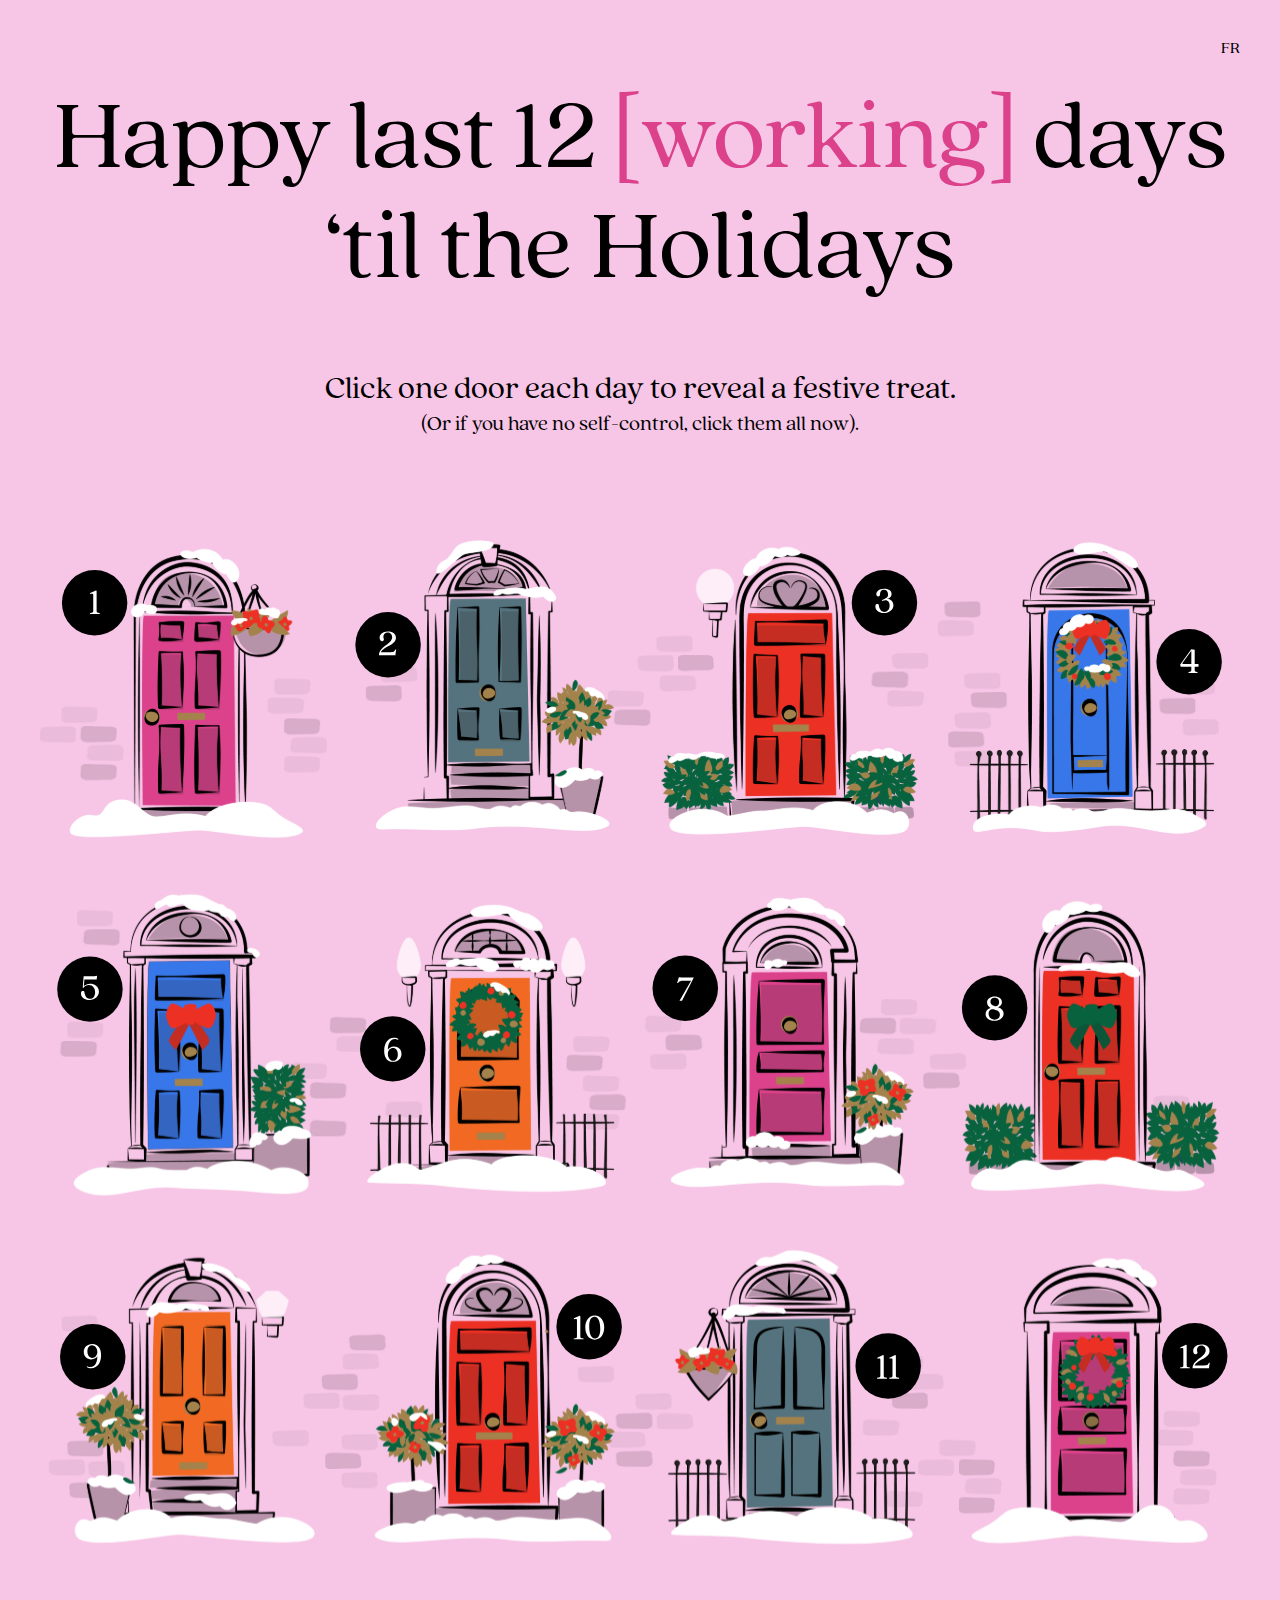
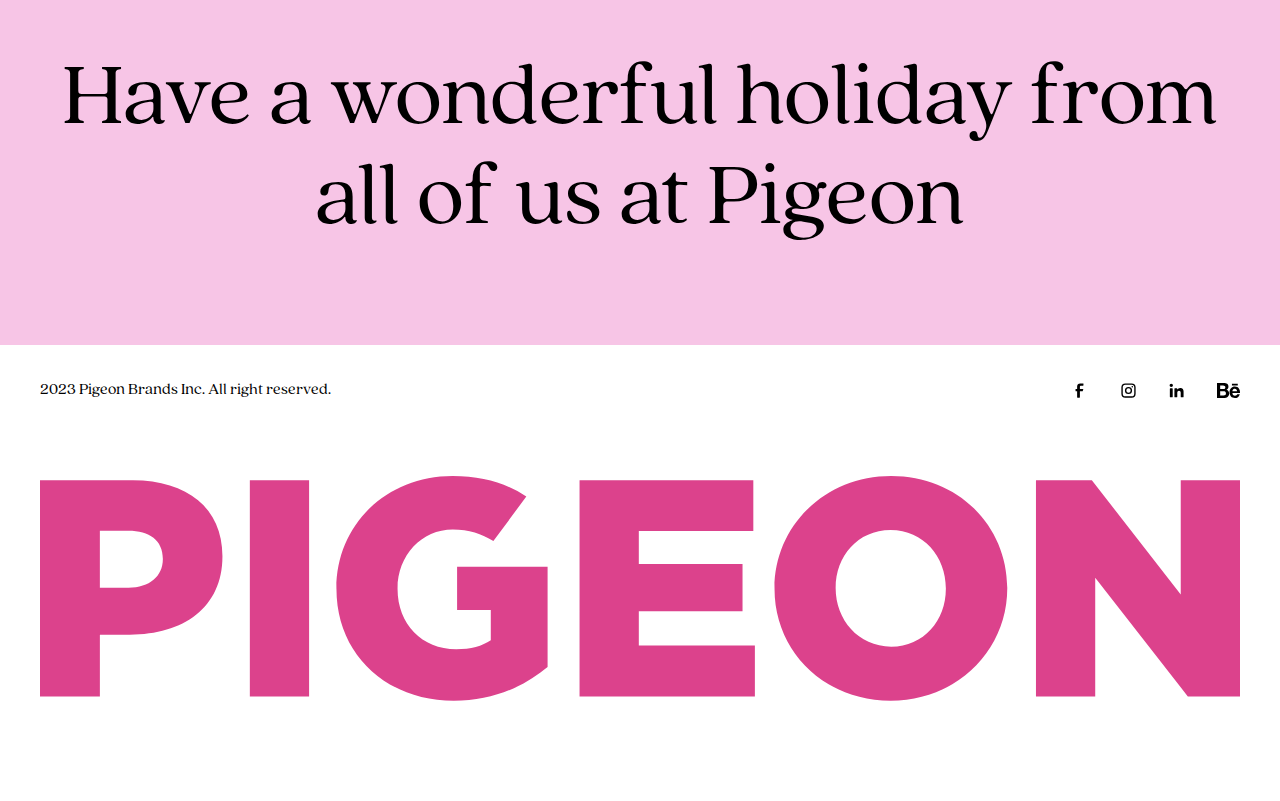
==== index.html @ 04166327 "initial build from PC" ====
<!DOCTYPE html>
<html lang="en-CA">
  <head>
    <meta charset="UTF-8">
    <meta name="viewport" content="width=device-width, initial-scale=1.0">
    <meta http-equiv="X-UA-Compatible" content="ie=edge">
    <title>Happy Holidays from Pigeon</title>

    <meta name="description" content="Happy last 12 [working] days 'til the Holidays." />
    <link rel="shortcut icon" href="./favicon.ico" type="image/x-icon">
    <link rel="apple-touch-icon" sizes="180x180" href="./images/favicons/apple-touch-icon.png">
    <link rel="icon" type="image/png" sizes="32x32" href="./images/favicons/favicon-32x32.png">
    <link rel="icon" type="image/png" sizes="16x16" href="./images/favicons/favicon-16x16.png">
    <link rel="manifest" href="./images/favicons/site.webmanifest">
    <link rel="mask-icon" href="./images/favicons/safari-pinned-tab.svg" color="#5bbad5">
    <meta name="msapplication-TileColor" content="#da532c">
    <meta name="msapplication-config" content="./images/favicons/browserconfig.xml">
    <meta name="theme-color" content="#ffffff">

    <link rel="canonical" href="https://https://www.pigeonbrands.com" />
    <link rel="stylesheet" href="./css/styles.css">
  </head>
  <body>
    <a href="#" id="lang-toggle">FR</a>

    <header id="site-header">
        <div class="container">
            <h1 class="h1">Happy last 12 <span class="pigeon-pink">[working]</span> days<br />&lsquo;til the&nbsp;Holidays</h1>
            <p>Click one door each day to reveal a festive treat. <br /><small>(Or if you have no self-control, click them all&nbsp;now).</small></p>
        </div>
    </header>

    <main id="site-main">
        <div class="container">
            <div class="grid">
                <button class="door" data-door="door-1" aria-label="Open door #1">
                    <img src="./images/Door 1.svg" alt="" />
                </button>
                <button class="door" data-door="door-2" aria-label="Open door #w">
                    <img src="./images/Door 2.svg" alt="" />
                </button>
                <button class="door" data-door="door-3" aria-label="Open door #3">
                    <img src="./images/Door 3.svg" alt="" />
                </button>
                <button class="door" data-door="door-4" aria-label="Open door #4">
                    <img src="./images/Door 4.svg" alt="" />
                </button>

                <button class="door" data-door="door-5" aria-label="Open door #5">
                    <img src="./images/Door 5.svg" alt="" />
                </button>
                <button class="door" data-door="door-6" aria-label="Open door #6">
                    <img src="./images/Door 6.svg" alt="" />
                </button>
                <button class="door" data-door="door-7" aria-label="Open door #7">
                    <img src="./images/Door 7.svg" alt="" />
                </button>
                <button class="door" data-door="door-8" aria-label="Open door #8">
                    <img src="./images/Door 8.svg" alt="" />
                </button>

                <button class="door" data-door="door-9" aria-label="Open door #9">
                    <img src="./images/Door 9.svg" alt="" />
                </button>
                <button class="door" data-door="door-10" aria-label="Open door #10">
                    <img src="./images/Door 10.svg" alt="" />
                </button>
                <button class="door" data-door="door-11" aria-label="Open door #11">
                    <img src="./images/Door 11.svg" alt="" />
                </button>
                <button class="door" data-door="door-12" aria-label="Open door #12">
                    <img src="./images/Door 12.svg" alt="" />
                </button>
            </div>

            <h2 class="h2 text-center">Have a wonderful holiday from all of us at&nbsp;Pigeon</h2>
        </div>
    </main>

    <footer id="site-footer">
        <div class="container">
            <section id="site-footer-top">
                <p>2023 Pigeon Brands Inc. All&nbsp;right&nbsp;reserved.</p>

                <ul class="social-ul">
                    <li>
                        <a href="https://www.facebook.com/pigeonbrands/" target="_blank" aria-label="Follow us on Facebook" class="social-facebook"></a>
                    </li>

                    <li>
                        <a href="https://www.instagram.com/pigeonbrands/" target="_blank" aria-label="Follow us on Instagram" class="social-instagram"></a>
                    </li>

                    <li>
                        <a href="https://www.linkedin.com/company/pigeon-branding---design/" target="_blank" aria-label="Follow us on LinkedIn" class="social-linkedin"></a>
                    </li>

                    <li>
                        <a href="https://www.behance.net/pigeonbrands" target="_blank" aria-label="Follow us on Behance" class="social-behance"></a>
                    </li>
                </ul>
            </section>

            <section id="site-footer-bottom">
                <a href="https://www.pigeonbrands.com" target="_blank">
                  <svg xmlns="http://www.w3.org/2000/svg" title="Pigeon logo" viewBox="0 0 1280 240" fill="none"><path fill="#fff" d="M0 4.612h99.105c57.954 0 95.494 29.958 95.494 80.67v.662c0 54.661-41.812 83.297-98.783 83.297H63.87v65.852H0V4.612ZM94.493 119.19c22.381 0 36.539-12.191 36.539-30.298v-.662c0-19.751-14.158-29.958-36.879-29.958h-30.3v60.9h30.622l.018.018Z"/><path fill="currentColor" d="M0 4.612h99.105c57.954 0 95.494 29.958 95.494 80.67v.662c0 54.661-41.812 83.297-98.783 83.297H63.87v65.852H0V4.612ZM94.493 119.19c22.381 0 36.539-12.191 36.539-30.298v-.662c0-19.751-14.158-29.958-36.879-29.958h-30.3v60.9h30.622l.018.018Z"/><path fill="#fff" d="M316.192 120.514v-.662C316.192 52.678 368.873 0 440.002 0c32.624 0 57.543 7.9 78.744 21.986l-35.162 47.477c-12.567-8.062-25.956-12.495-43.242-12.495-33.25 0-58.938 27.653-58.938 62.884v.662c0 37.537 26.01 64.207 62.567 64.207 15.802 0 27.654-3.289 36.878-9.545v-32.283H444.9V96.704h96.531v107.108c-24.365 20.413-57.954 35.893-100.088 35.893-71.773 0-125.115-49.389-125.115-119.191h-.036Z"/><path fill="currentColor" d="M316.192 120.514v-.662C316.192 52.678 368.873 0 440.002 0c32.624 0 57.543 7.9 78.744 21.986l-35.162 47.477c-12.567-8.062-25.956-12.495-43.242-12.495-33.25 0-58.938 27.653-58.938 62.884v.662c0 37.537 26.01 64.207 62.567 64.207 15.802 0 27.654-3.289 36.878-9.545v-32.283H444.9V96.704h96.531v107.108c-24.365 20.413-57.954 35.893-100.088 35.893-71.773 0-125.115-49.389-125.115-119.191h-.036Z"/><path fill="#fff" d="M575.503 4.612h185.375v54H638.731v35.232h110.635v50.372H638.731v36.555h123.81v54.322h-187.02V4.63l-.018-.018Z"/><path fill="currentColor" d="M575.503 4.612h185.375v54H638.731v35.232h110.635v50.372H638.731v36.555h123.81v54.322h-187.02V4.63l-.018-.018Z"/><path fill="#fff" d="M783.509 120.496v-.661C783.509 53.661 836.852 0 907.963 0c71.111 0 123.787 53 123.787 119.191v.661c0 66.174-53.338 119.835-124.449 119.835-71.111 0-123.792-53-123.792-119.191Zm182.73 0v-.661c0-33.588-23.704-62.224-58.938-62.224s-58.598 28.315-58.598 61.562v.662c0 33.247 24.044 62.223 59.26 62.223 34.894 0 58.276-28.314 58.276-61.562Z"/><path fill="currentColor" d="M783.509 120.496v-.661C783.509 53.661 836.852 0 907.963 0c71.111 0 123.787 53 123.787 119.191v.661c0 66.174-53.338 119.835-124.449 119.835-71.111 0-123.792-53-123.792-119.191Zm182.73 0v-.661c0-33.588-23.704-62.224-58.938-62.224s-58.598 28.315-58.598 61.562v.662c0 33.247 24.044 62.223 59.26 62.223 34.894 0 58.276-28.314 58.276-61.562Z"/><path fill="#fff" d="M1062.36 4.612h59.6l94.83 121.819V4.611H1280v230.464h-55.65l-98.78-126.43v126.43h-63.21V4.612Z"/><path fill="currentColor" d="M1062.36 4.612h59.6l94.83 121.819V4.611H1280v230.464h-55.65l-98.78-126.43v126.43h-63.21V4.612Z"/><path fill="#fff" d="M287.037 4.612v230.481h-63.21V4.63h63.21v-.018Z"/><path fill="currentColor" d="M287.037 4.612v230.481h-63.21V4.63h63.21v-.018Z"/></svg>
                </a>
            </section>
        </div>
    </footer>

    <article class="modal-container" id="door-1">
      <div class="modal-background" id="bg-1">
        <div class="modal">
          <div class="modal-header">
            <button class="btn-close-modal" aria-label="Close modal window"></button>
          </div>

          <div class="modal-body">
            <h2>Holiday Desktop</h2>
            <p>Need some help getting organized for the holidays? Yeah same. Luckily our talented Designer Nathalie crafted something helpful to keep us a little more&nbsp;focused.</p>

            <div class="image">
              <img src="./images/door-1/door-1.png" alt="" />
            </div>

            <div class="cta-container">
              <a href="./downloads/door-1/door-1.png" target="_blank" class="btn">Download here</a>
            </div>
          </div>

          <div class="modal-footer">
            <a href="https://www.pigeonbrands.com" target="_blank" class="modal-footer-logo" aria-label="Pigeon logo"></a>
          </div>
        </div>
      </div>
    </article>

    <article class="modal-container" id="door-2">
      <div class="modal-background">
        <div class="modal">
          <div class="modal-header">
            <button class="btn-close-modal" aria-label="Close modal window"></button>
          </div>

          <div class="modal-body">
            <h2>Cocktail Time</h2>
            <p>Be it a Festive Cocktail or Holiday inspired Mocktail, celebratory drinks are a part of our culture. Martin and Anne selected a few favourites by a few of our favourites that you just have to&nbsp;try.</p>

            <div class="bg-door-2">
              <ul class="cta-container">
                <li>
                  <a href="#" class="btn">The Great Gentleman - Moscow Mule</a>
                </li>

                <li>
                  <a href="#" class="btn">Polar-Ice Crush Vodka</a>
                </li>

                <li>
                  <a href="#" class="btn">Mc Guinness - Peppermint Schnapps</a>
                </li>

                <li>
                  <a href="#" class="btn">More of Corby Holiday Cocktails</a>
                </li>
              </ul>
            </div>
          </div>

          <div class="modal-footer">
            <a href="https://www.pigeonbrands.com" target="_blank" class="modal-footer-logo" aria-label="Pigeon logo"></a>
          </div>
        </div>
      </div>
    </article>

    <article class="modal-container" id="door-3">
      <div class="modal-background">
        <div class="modal">
          <div class="modal-header">
            <button class="btn-close-modal" aria-label="Close modal window"></button>
          </div>

          <div class="modal-body">
            <h2>Gift Giving</h2>
            <p>Need something for your office bestie that says it all? We got you. How about some printable candle labels created by office besties Tara and Dorota. It’s their kind of humour so take it with a grain of&nbsp;salt.</p>

            <p class="secondary">Simply print this page and glue onto any candle or you can purchase these extra fancy labels through Avery.ca and have them&nbsp;printed.</p>

            <div class="image">
              <img src="./images/door-3/door-3.png" alt="" />
            </div>

            <p>
              <a href="./downloads/door-3/door-3.pdf" target="_blank" class="btn">Download pdf here</a>
            </p>
          </div>

          <div class="modal-footer">
            <a href="https://www.pigeonbrands.com" target="_blank" class="modal-footer-logo" aria-label="Pigeon logo"></a>
          </div>
        </div>
      </div>
    </article>

    <article class="modal-container" id="door-4">
      <div class="modal-background">
        <div class="modal">
          <div class="modal-header">
            <button class="btn-close-modal" aria-label="Close modal window"></button>
          </div>

          <div class="modal-body">
              <h2>Conversation Starters</h2>
              <p>Holiday season means more parties and more general chit chat. Even if you already have the gift of gab, here are some thoughts starters to freshen up your <span class="nowrap">go-to</span> small&nbsp;talk.</p>

              <div class="image --edge-to-edge">
                <img src="./images/door-4/door-4.png" alt="" />
              </div>

              <p>
                <a href="./downloads/door-4/door-4.pdf" target="_blank" class="btn">Download pdf here</a>
              </p>
          </div>

          <div class="modal-footer">
            <a href="https://www.pigeonbrands.com" target="_blank" class="modal-footer-logo" aria-label="Pigeon logo"></a>
          </div>
        </div>
      </div>
    </article>



    <article class="modal-container" id="door-5">
      <div class="modal-background">
        <div class="modal">
          <div class="modal-header">
            <button class="btn-close-modal" aria-label="Close modal window"></button>
          </div>

          <div class="modal-body">
            <h2>Holiday Table Inspiration</h2>
            <p>You’ve got enough to think about and plan without worrying about entertaining. Luckily, we know some people. Here are some tips from our favourite organizing&nbsp;experts.</p>

            <div class="image">
              <img src="./images/door-5/door-5.jpg" alt="" />
            </div>

            <ul class="cta-container">
              <li>
                <a href="https://www.ikea.com/ca/en/ideas/rooms-inspiration/" target="_blank" class="btn">IKEA inspirations</a>
              </li>
            </ul>
          </div>

          <div class="modal-footer">
            <a href="https://www.pigeonbrands.com" target="_blank" class="modal-footer-logo" aria-label="Pigeon logo"></a>
          </div>
        </div>
      </div>
    </article>

    <article class="modal-container" id="door-6">
      <div class="modal-background">
        <div class="modal">
          <div class="modal-header">
            <button class="btn-close-modal" aria-label="Close modal window"></button>
          </div>

          <div class="modal-body">
            <h2>Festive Recipes</h2>
            <p>When we’re not celebrating with drinks, we’re celebrating with food. It’s what we do and we’re proud of it. Here are some holidays inspired recipes created by some of our clever&nbsp;partners.</p>

            <div class="bg-door-6">
              <ul class="cta-container">
                <li>
                  <a href="https://www.metro.ca/en/recipes-occasions" target="_blank" class="btn">Metro recipes</a>
                </li>

                <li>
                  <a href="https://www.oikos.ca/en/recipe" target="_blank" class="btn">Oikos recipes</a>
                </li>
              </ul>
            </div>
          </div>

          <div class="modal-footer">
            <a href="https://www.pigeonbrands.com" target="_blank" class="modal-footer-logo" aria-label="Pigeon logo"></a>
          </div>
        </div>
      </div>
    </article>

    <article class="modal-container" id="door-7">
      <div class="modal-background">
        <div class="modal">
          <div class="modal-header">
            <button class="btn-close-modal" aria-label="Close modal window"></button>
          </div>

          <div class="modal-body">
            <h2>Pigeon Playlist</h2>
            <p>Office music can be a hit or miss any time of year… especially this time of year. Amy has curated a holiday inspired playlist with a bit of help from the rest of us, that’s sure to be a&nbsp;hit.</p>

            <div class="iframe">
              <iframe style="border-radius:12px" src="https://open.spotify.com/embed/artist/3t4Kyj8jIWqqvAEpsvdYO7?utm_source=generator" width="100%" height="152" frameBorder="0" allowfullscreen="" allow="autoplay; clipboard-write; encrypted-media; fullscreen; picture-in-picture" loading="lazy"></iframe>
            </div>

            <ul class="cta-container">
              <li>
                <a href="#" class="right-arrow" aria-label="Link to website"></a>
              </li>
            </ul>
          </div>

          <div class="modal-footer">
            <a href="https://www.pigeonbrands.com" target="_blank" class="modal-footer-logo" aria-label="Pigeon logo"></a>
          </div>
        </div>
      </div>
    </article>

    <article class="modal-container" id="door-8">
      <div class="modal-background">
        <div class="modal">
          <div class="modal-header">
            <button class="btn-close-modal" aria-label="Close modal window" tabindex="9"></button>
          </div>

          <div class="modal-body">
            <h2>Holiday Cards</h2>
            <p>Holiday cards can be so darn generic, so our talented designers Valentine and Nathalie have created a few that can be emailed or downloaded, printed and sent out to family and friends.&nbsp;Enjoy!</p>

            <div class="image --edge-to-edge">
              <img src="./images/door-8/door-8.png" alt="" />
            </div>

            <ul class="cta-container">
              <li>
                <a href="./downloads/door-8/door-8.pdf" target="_blank" class="btn">Download here</a>
              </li>
            </ul>
          </div>

          <div class="modal-footer">
            <a href="https://www.pigeonbrands.com" target="_blank" class="modal-footer-logo" aria-label="Pigeon logo"></a>
          </div>
        </div>
      </div>
    </article>


    <article class="modal-container" id="door-9">
      <div class="modal-background">
        <div class="modal">
          <div class="modal-header">
            <button class="btn-close-modal" aria-label="Close modal window"></button>
          </div>

          <div class="modal-body">
            <h2>Gift Wrapping</h2>
            <p>Wrapping a golf club? Pair of woolly socks? We’ve embraced our inner Martha to help you wrap anything with anything, from newsprint to old fabric, while making it look cute and being&nbsp;sustainable!</p>

            <div class="image">
              <img src="./images/door-9/door-9.jpg" alt="" />
            </div>

            <ul class="cta-container --horizontal">
              <li>
                <a href="#" class="btn">Martha Stewart Style</a>
              </li>

              <li>
                <a href="#" class="btn">Furoshiki</a>
              </li>
            </ul>
          </div>

          <div class="modal-footer">
            <a href="https://www.pigeonbrands.com" target="_blank" class="modal-footer-logo" aria-label="Pigeon logo"></a>
          </div>
        </div>
      </div>
    </article>
    <article class="modal-container" id="door-10">
      <div class="modal-background">
        <div class="modal">
          <div class="modal-header">
            <button class="btn-close-modal" aria-label="Close modal window"></button>
          </div>

          <div class="modal-body">
            <h2>Joke Generator</h2>
            <p>Time to dial up the humour!
              Here are some holiday themed jokes to use around the dinner table, inspired by some of your favourite&nbsp;Pigeonites.</p>

            <p class="secondary">We think we’re pretty funny, but we’ll let you be the&nbsp;judge.</p>

            <div class="image">
              <img src="./images/door-10/door-10.jpg" alt="" />
            </div>

            <ul class="cta-container">
              <li>
                <a href="#" class="right-arrow" aria-label="Link to website"></a>
              </li>
            </ul>
          </div>

          <div class="modal-footer">
            <a href="https://www.pigeonbrands.com" target="_blank" class="modal-footer-logo" aria-label="Pigeon logo"></a>
          </div>
        </div>
      </div>
    </article>

    <article class="modal-container" id="door-11">
      <div class="modal-background">
        <div class="modal">
          <div class="modal-header">
            <button class="btn-close-modal" aria-label="Close modal window"></button>
          </div>

          <div class="modal-body">
            <h2>Holiday Screensaver</h2>
            <p>To get you warmed up and in the holiday spirit, Thomas Pigeon has created an authentic fireplace straight from his living room to your&nbsp;screen.</p>

            <p class="secondary">(Thomas was not harmed in the making of this&nbsp;screensaver)</p>

            <div class="image">
              <!--<img src="./images/door-11/door-11.jpg" alt="" />-->
              <video width="100%" height="auto" autoplay muted loop poster="./images/door-11/door-11.jpg">
                <source src="./images/door-11/pigeon-holiday-screensaver.mp4" type="video/mp4">
              </video>
            </div>

            <ul class="cta-container">
              <li>
                <a href="./downloads/door-11/pigeon-holiday-screensaver.mp4" download class="btn">Download here</a>
              </li>
            </ul>
          </div>

          <div class="modal-footer">
            <a href="https://www.pigeonbrands.com" target="_blank" class="modal-footer-logo" aria-label="Pigeon logo"></a>
          </div>
        </div>
      </div>
    </article>

    <article class="modal-container" id="door-12">
      <div class="modal-background">
        <div class="modal">
          <div class="modal-header">
            <button class="btn-close-modal" aria-label="Close modal window"></button>
          </div>

          <div class="modal-body">
            <h2>OOO Sign-off</h2>
            <p>Looking to add a little cheer, maybe even some chuckle to your <span class="nowrap">out-of-office</span> auto reply? Here are some holidays inspired <span class="nowrap">sign-offs.</span></p>

            <p class="secondary">Feel free to use them for your email, or just for a&nbsp;laugh.</p>

            <div class="image">
              <img src="./images/door-12/door-12.png" alt="" />
            </div>

            <ul class="cta-container">
              <li>
                <a href="./downloads/door-12/door-12.pdf" target="_blank" class="btn">Download pdf here</a>
              </li>
            </ul>
          </div>

          <div class="modal-footer">
            <a href="https://www.pigeonbrands.com" target="_blank" class="modal-footer-logo" aria-label="Pigeon logo"></a>
          </div>
        </div>
      </div>
    </article>

    

    <!-- <div class="snowflakes" aria-hidden="true">
        <div class="snowflake">
        ❅
        </div>
        <div class="snowflake">
        ❆
        </div>
        <div class="snowflake">
        ❅
        </div>
        <div class="snowflake">
        ❆
        </div>
        <div class="snowflake">
        ❅
        </div>
        <div class="snowflake">
        ❆
        </div>
        <div class="snowflake">
          ❅
        </div>
        <div class="snowflake">
          ❆
        </div>
        <div class="snowflake">
          ❅
        </div>
        <div class="snowflake">
          ❆
        </div>
        <div class="snowflake">
          ❅
        </div>
        <div class="snowflake">
          ❆
        </div>
      </div> -->

	<script src="./js/scripts.js"></script>
  </body>
</html>
---- css/styles.css ----
:root{--pigeon-pink: #DC428C;--pigeon-light-pink: #F7C5E6;--default-font: "Quincy CF - Regular"}@font-face{font-family:"Quincy CF - Regular";src:url(/fonts/QuincyCFRegular/font.woff2) format(woff2),url(/fonts/QuincyCFRegular/font.woff) format(woff)}*{box-sizing:border-box}.pigeon-pink{color:var(--pigeon-pink)}html{min-height:100%;width:100%;margin:0;padding:0;height:100dvh}body{position:relative;min-height:100%;width:100%;margin:0;padding:0;background-color:var(--pigeon-light-pink);font-family:var(--default-font)}body.has-open-modal{overflow:hidden}.nowrap{white-space:nowrap}#lang-toggle{position:absolute;top:40px;right:40px;font-size:16px;text-decoration:none;color:black}.text-center{text-align:center}.container{max-width:1280px;margin:auto;padding:20px 10px}@media (min-width: 768px){.container{padding-left:40px;padding-right:40px}}#site-header{text-align:center}.snowflake{color:#fff;font-size:1em;font-family:Arial, sans-serif;text-shadow:0 0 5px #000;opacity:0.75}@-webkit-keyframes snowflakes-fall{0%{top:-10%}100%{top:100%}}@-webkit-keyframes snowflakes-shake{0%,100%{-webkit-transform:translateX(0);transform:translateX(0)}50%{-webkit-transform:translateX(80px);transform:translateX(80px)}}@keyframes snowflakes-fall{0%{top:-10%}100%{top:100%}}@keyframes snowflakes-shake{0%,100%{transform:translateX(0)}50%{transform:translateX(80px)}}.snowflake{position:fixed;top:-10%;z-index:9999;-webkit-user-select:none;-moz-user-select:none;-ms-user-select:none;user-select:none;cursor:default;-webkit-animation-name:snowflakes-fall,snowflakes-shake;-webkit-animation-duration:10s,3s;-webkit-animation-timing-function:linear,ease-in-out;-webkit-animation-iteration-count:infinite,infinite;-webkit-animation-play-state:running,running;animation-name:snowflakes-fall,snowflakes-shake;animation-duration:10s,3s;animation-timing-function:linear,ease-in-out;animation-iteration-count:infinite,infinite;animation-play-state:running,running}.snowflake:nth-of-type(0){left:1%;-webkit-animation-delay:0s,0s;animation-delay:0s,0s}.snowflake:nth-of-type(1){left:10%;-webkit-animation-delay:1s,1s;animation-delay:1s,1s}.snowflake:nth-of-type(2){left:20%;-webkit-animation-delay:6s,.5s;animation-delay:6s,.5s}.snowflake:nth-of-type(3){left:30%;-webkit-animation-delay:4s,2s;animation-delay:4s,2s}.snowflake:nth-of-type(4){left:40%;-webkit-animation-delay:2s,2s;animation-delay:2s,2s}.snowflake:nth-of-type(5){left:50%;-webkit-animation-delay:8s,3s;animation-delay:8s,3s}.snowflake:nth-of-type(6){left:60%;-webkit-animation-delay:6s,2s;animation-delay:6s,2s}.snowflake:nth-of-type(7){left:70%;-webkit-animation-delay:2.5s,1s;animation-delay:2.5s,1s}.snowflake:nth-of-type(8){left:80%;-webkit-animation-delay:1s,0s;animation-delay:1s,0s}.snowflake:nth-of-type(9){left:90%;-webkit-animation-delay:3s,1.5s;animation-delay:3s,1.5s}.snowflake:nth-of-type(10){left:25%;-webkit-animation-delay:2s,0s;animation-delay:2s,0s}.snowflake:nth-of-type(11){left:65%;-webkit-animation-delay:4s,2.5s;animation-delay:4s,2.5s}h1,.h1{font-size:50px;line-height:55px;font-weight:400}@media (min-width: 768px){h1,.h1{font-size:100px;line-height:110px}}.h1+p{font-size:32px;line-height:1}.h1+p small{font-size:21px}h2,.h2{font-size:45px;line-height:50px;font-weight:normal}@media (min-width: 768px){h2,.h2{font-size:90px;line-height:100px}}.grid{display:grid;grid-template-columns:repeat(2, 1fr);background-image:url(/images/bg-bricks.png);background-repeat:no-repeat;background-position:center center;background-size:cover;margin-left:-10px;margin-right:-10px}@media (min-width: 768px){.grid{grid-template-columns:repeat(3, 1fr);margin-left:auto;margin-right:auto}}@media (min-width: 1024px){.grid{grid-template-columns:repeat(4, 1fr)}}.grid button.door{background-color:transparent;border:0;cursor:pointer;transition:transform 0.25s ease-in-out, opacity 0.25s ease-in-out}.grid button.door:hover{transform:scale(1.2);opacity:1 !important}.grid:has(.door:hover)>.door{opacity:0.5}.modal-container{display:none}.modal-container.active{position:fixed;display:table;height:100%;width:100%;top:0;left:0;transform:scale(0);z-index:1;transform:scaleY(0.01) scaleX(0);animation:unfoldIn 1s cubic-bezier(0.165, 0.84, 0.44, 1) forwards}.modal-container.active .modal-background .modal{transform:scale(0);animation:zoomIn 0.5s 0.8s cubic-bezier(0.165, 0.84, 0.44, 1) forwards}.modal-container.active.out{transform:scale(1);animation:unfoldOut 1s 0.3s cubic-bezier(0.165, 0.84, 0.44, 1) forwards}.modal-container.active.out .modal-background .modal{animation:zoomOut 0.5s cubic-bezier(0.165, 0.84, 0.44, 1) forwards}.modal{position:relative;display:inline-block;max-height:100vh;overflow-y:auto;overflow-x:hidden;padding:30px 40px;max-width:840px;background-color:white}@media (max-width: 767px){.modal{min-height:100%}}.modal-body{padding:0px 60px}@media (max-width: 767px){.modal-body{padding:0}}.modal-body h2{font-size:40px;line-height:45px;margin:0}@media (min-width: 768px){.modal-body h2{font-size:80px;line-height:90px}}.modal-body p{font-size:24px}@media (min-width: 768px){.modal-body p{font-size:32px}}.modal-body p.secondary{font-size:16px}@media (min-width: 768px){.modal-body p.secondary{font-size:24px}}.modal-footer{margin-top:40px}.cta-container{list-style:none;margin:40px auto;padding-inline-start:0;display:flex;flex-direction:column;gap:40px;align-items:center;justify-content:center}.cta-container.--horizontal{gap:30px}@media (min-width: 540px){.cta-container.--horizontal{flex-direction:row}}.modal-container .modal-background{display:table-cell;background:rgba(0,0,0,0.8);background:rgba(220,66,140,0.8);text-align:center;vertical-align:middle}@keyframes unfoldIn{0%{transform:scaleY(0.005) scaleX(0)}50%{transform:scaleY(0.005) scaleX(1)}100%{transform:scaleY(1) scaleX(1)}}@keyframes unfoldOut{0%{transform:scaleY(1) scaleX(1)}50%{transform:scaleY(0.005) scaleX(1)}100%{transform:scaleY(0.005) scaleX(0)}}@keyframes zoomIn{0%{transform:scale(0)}100%{transform:scale(1)}}@keyframes zoomOut{0%{transform:scale(1)}100%{transform:scale(0)}}.btn-close-modal{display:block;height:60px;width:58px;background-image:url("data:image/svg+xml,%3Csvg xmlns='http://www.w3.org/2000/svg' width='56' height='58' fill='none'%3E%3Cpath stroke='%23000' d='M0-.5h33.768' transform='matrix(-.69172 .72216 -.69873 -.71538 39.45 16.873)'/%3E%3Cpath stroke='%23000' d='M0-.5h33.782' transform='matrix(.68465 .72887 -.70568 .70853 16.32 16.637)'/%3E%3Cpath stroke='%23000' d='M55.5 28.948c0 15.728-12.328 28.449-27.5 28.449S.5 44.676.5 28.948C.5 13.221 12.828.5 28 .5s27.5 12.721 27.5 28.448Z'/%3E%3C/svg%3E");background-repeat:no-repeat;background-size:100%;background-color:transparent;border:0;cursor:pointer;margin-left:auto;margin-right:0px;transition:background-image 0.25s ease-in-out}.btn-close-modal:hover{background-image:url("data:image/svg+xml,%3Csvg xmlns='http://www.w3.org/2000/svg' width='56' height='58' fill='none'%3E%3Cpath stroke='%23DC428C' d='M0-.5h33.768' transform='matrix(-.69172 .72216 -.69873 -.71538 39.45 16.873)'/%3E%3Cpath stroke='%23DC428C' d='M0-.5h33.782' transform='matrix(.68465 .72887 -.70568 .70853 16.32 16.637)'/%3E%3Cpath stroke='%23DC428C' d='M55.5 28.948c0 15.728-12.328 28.449-27.5 28.449S.5 44.676.5 28.948C.5 13.221 12.828.5 28 .5s27.5 12.721 27.5 28.448Z'/%3E%3C/svg%3E")}.modal-footer-logo{display:block;height:15px;width:88px;background-image:url("data:image/svg+xml,%3Csvg xmlns='http://www.w3.org/2000/svg' width='88' height='16' fill='none'%3E%3Cpath fill='%23fff' d='M.925 1.185H7.54c3.869 0 6.375 1.875 6.375 5.048v.042c0 3.42-2.791 5.212-6.594 5.212H5.189v4.12H.925V1.186Zm6.308 7.17c1.493 0 2.439-.763 2.439-1.896v-.041c0-1.236-.946-1.875-2.462-1.875H5.187v3.811h2.044l.002.001Z'/%3E%3Cpath fill='%23000' d='M.925 1.185H7.54c3.869 0 6.375 1.875 6.375 5.048v.042c0 3.42-2.791 5.212-6.594 5.212H5.189v4.12H.925V1.186Zm6.308 7.17c1.493 0 2.439-.763 2.439-1.896v-.041c0-1.236-.946-1.875-2.462-1.875H5.187v3.811h2.044l.002.001Z'/%3E%3Cpath fill='%23fff' d='M20.384 1.185v14.423h-4.22V1.186h4.22Z'/%3E%3Cpath fill='%23000' d='M20.384 1.185v14.423h-4.22V1.186h4.22Z'/%3E%3Cpath fill='%23fff' d='M22.634 8.438v-.041c0-4.204 3.516-7.5 8.264-7.5 2.177 0 3.84.494 5.256 1.376l-2.347 2.97c-.839-.504-1.733-.781-2.886-.781-2.22 0-3.934 1.73-3.934 3.935v.041c0 2.35 1.736 4.018 4.176 4.018 1.055 0 1.846-.206 2.461-.597v-2.02h-2.4v-2.89h6.444v6.702c-1.626 1.277-3.868 2.246-6.68 2.246-4.791 0-8.352-3.09-8.352-7.459h-.002Z'/%3E%3Cpath fill='%23000' d='M22.634 8.438v-.041c0-4.204 3.516-7.5 8.264-7.5 2.177 0 3.84.494 5.256 1.376l-2.347 2.97c-.839-.504-1.733-.781-2.886-.781-2.22 0-3.934 1.73-3.934 3.935v.041c0 2.35 1.736 4.018 4.176 4.018 1.055 0 1.846-.206 2.461-.597v-2.02h-2.4v-2.89h6.444v6.702c-1.626 1.277-3.868 2.246-6.68 2.246-4.791 0-8.352-3.09-8.352-7.459h-.002Z'/%3E%3Cpath fill='%23fff' d='M39.918 1.185h12.374v3.38h-8.153v2.204h7.384v3.152H44.14v2.288h8.264v3.399H39.919V1.186Z'/%3E%3Cpath fill='%23000' d='M39.918 1.185h12.374v3.38h-8.153v2.204h7.384v3.152H44.14v2.288h8.264v3.399H39.919V1.186Z'/%3E%3Cpath fill='%23fff' d='M54.653 8.438v-.042c0-4.14 3.56-7.499 8.307-7.499s8.263 3.317 8.263 7.46v.04c0 4.141-3.56 7.5-8.307 7.5s-8.263-3.317-8.263-7.46Zm12.197 0v-.042c0-2.101-1.582-3.893-3.934-3.893-2.352 0-3.911 1.771-3.911 3.852v.041c0 2.08 1.604 3.894 3.955 3.894 2.33 0 3.89-1.772 3.89-3.852Z'/%3E%3Cpath fill='%23000' d='M54.653 8.438v-.042c0-4.14 3.56-7.499 8.307-7.499s8.263 3.317 8.263 7.46v.04c0 4.141-3.56 7.5-8.307 7.5s-8.263-3.317-8.263-7.46Zm12.197 0v-.042c0-2.101-1.582-3.893-3.934-3.893-2.352 0-3.911 1.771-3.911 3.852v.041c0 2.08 1.604 3.894 3.955 3.894 2.33 0 3.89-1.772 3.89-3.852Z'/%3E%3Cpath fill='%23fff' d='M73.473 1.186h3.978l6.33 7.623V1.186H88v14.422h-3.715l-6.593-7.912v7.912h-4.22V1.185Z'/%3E%3Cpath fill='%23000' d='M73.473 1.186h3.978l6.33 7.623V1.186H88v14.422h-3.715l-6.593-7.912v7.912h-4.22V1.185Z'/%3E%3C/svg%3E");background-repeat:no-repeat;background-size:contain;margin-left:auto;margin-right:0px;transition:background-image 0.25s ease-in-out}.modal-footer-logo:hover{background-image:url("data:image/svg+xml,%3Csvg xmlns='http://www.w3.org/2000/svg' width='88' height='16' fill='none'%3E%3Cpath fill='%23fff' d='M.925 1.185H7.54c3.869 0 6.375 1.875 6.375 5.048v.042c0 3.42-2.791 5.212-6.594 5.212H5.189v4.12H.925V1.186Zm6.308 7.17c1.493 0 2.439-.763 2.439-1.896v-.041c0-1.236-.946-1.875-2.462-1.875H5.187v3.811h2.044l.002.001Z'/%3E%3Cpath fill='%23DC428C' d='M.925 1.185H7.54c3.869 0 6.375 1.875 6.375 5.048v.042c0 3.42-2.791 5.212-6.594 5.212H5.189v4.12H.925V1.186Zm6.308 7.17c1.493 0 2.439-.763 2.439-1.896v-.041c0-1.236-.946-1.875-2.462-1.875H5.187v3.811h2.044l.002.001Z'/%3E%3Cpath fill='%23fff' d='M20.384 1.185v14.423h-4.22V1.186h4.22Z'/%3E%3Cpath fill='%23DC428C' d='M20.384 1.185v14.423h-4.22V1.186h4.22Z'/%3E%3Cpath fill='%23fff' d='M22.634 8.438v-.041c0-4.204 3.516-7.5 8.264-7.5 2.177 0 3.84.494 5.256 1.376l-2.347 2.97c-.839-.504-1.733-.781-2.886-.781-2.22 0-3.934 1.73-3.934 3.935v.041c0 2.35 1.736 4.018 4.176 4.018 1.055 0 1.846-.206 2.461-.597v-2.02h-2.4v-2.89h6.444v6.702c-1.626 1.277-3.868 2.246-6.68 2.246-4.791 0-8.352-3.09-8.352-7.459h-.002Z'/%3E%3Cpath fill='%23DC428C' d='M22.634 8.438v-.041c0-4.204 3.516-7.5 8.264-7.5 2.177 0 3.84.494 5.256 1.376l-2.347 2.97c-.839-.504-1.733-.781-2.886-.781-2.22 0-3.934 1.73-3.934 3.935v.041c0 2.35 1.736 4.018 4.176 4.018 1.055 0 1.846-.206 2.461-.597v-2.02h-2.4v-2.89h6.444v6.702c-1.626 1.277-3.868 2.246-6.68 2.246-4.791 0-8.352-3.09-8.352-7.459h-.002Z'/%3E%3Cpath fill='%23fff' d='M39.918 1.185h12.374v3.38h-8.153v2.204h7.384v3.152H44.14v2.288h8.264v3.399H39.919V1.186Z'/%3E%3Cpath fill='%23DC428C' d='M39.918 1.185h12.374v3.38h-8.153v2.204h7.384v3.152H44.14v2.288h8.264v3.399H39.919V1.186Z'/%3E%3Cpath fill='%23fff' d='M54.653 8.438v-.042c0-4.14 3.56-7.499 8.307-7.499s8.263 3.317 8.263 7.46v.04c0 4.141-3.56 7.5-8.307 7.5s-8.263-3.317-8.263-7.46Zm12.197 0v-.042c0-2.101-1.582-3.893-3.934-3.893-2.352 0-3.911 1.771-3.911 3.852v.041c0 2.08 1.604 3.894 3.955 3.894 2.33 0 3.89-1.772 3.89-3.852Z'/%3E%3Cpath fill='%23DC428C' d='M54.653 8.438v-.042c0-4.14 3.56-7.499 8.307-7.499s8.263 3.317 8.263 7.46v.04c0 4.141-3.56 7.5-8.307 7.5s-8.263-3.317-8.263-7.46Zm12.197 0v-.042c0-2.101-1.582-3.893-3.934-3.893-2.352 0-3.911 1.771-3.911 3.852v.041c0 2.08 1.604 3.894 3.955 3.894 2.33 0 3.89-1.772 3.89-3.852Z'/%3E%3Cpath fill='%23fff' d='M73.473 1.186h3.978l6.33 7.623V1.186H88v14.422h-3.715l-6.593-7.912v7.912h-4.22V1.185Z'/%3E%3Cpath fill='%23DC428C' d='M73.473 1.186h3.978l6.33 7.623V1.186H88v14.422h-3.715l-6.593-7.912v7.912h-4.22V1.185Z'/%3E%3C/svg%3E")}.btn{display:inline-flex;align-items:center;justify-content:center;padding:9px 35px;font-size:18px;color:var(--pigeon-pink);border:1px solid var(--pigeon-pink);border-radius:30px;text-decoration:none;transition:background-color 0.25s ease-in-out, color 0.25s ease-in-out}.btn:hover{background-color:var(--pigeon-pink);color:#fff}.image.--edge-to-edge{margin-left:-100px;margin-right:-100px}@media (max-width: 767px){.image.--edge-to-edge{margin-left:-40px;margin-right:-40px}}.image img{height:auto;max-width:100%}.right-arrow{display:block;height:80px;width:80px;margin:auto;background-image:url(/images/right-arrow.png);background-repeat:no-repeat;background-size:contain;transition:background-image 0.25s ease-in-out, color 0.25s ease-in-out}.right-arrow:hover{background-image:url(/images/right-arrow-hover.png)}.bg-door-2{background-image:url(/images/door-2/door-2.png);background-repeat:no-repeat;background-size:100%;margin-left:-100px;margin-right:-100px;min-height:420px;display:flex;align-content:center}.bg-door-6{background-image:url(/images/door-6/door-6.png);background-repeat:no-repeat;background-size:100%;margin-left:-100px;margin-right:-100px;min-height:207px;display:flex;align-content:center}#site-footer{background-color:white;text-align:center;padding-bottom:80px}#site-footer>.container{padding-top:20px}#site-footer-top{display:flex;justify-content:space-between;align-items:center;flex-direction:column;margin-bottom:60px}#site-footer-top ul{margin-left:0;padding-left:0}@media (min-width: 768px){#site-footer-top{flex-direction:row}}.social-ul{list-style:none;display:flex;align-items:center;gap:30px;color:black}.social-ul a{color:black;background-repeat:no-repeat;background-size:cover;height:19px;width:19px;display:block;transition:background-image 0.25s ease-in-out}.social-ul a.social-facebook{background-image:url("data:image/svg+xml,%3Csvg fill='none' xmlns='http://www.w3.org/2000/svg' viewBox='0 0 19 19'%3E%3Cpath d='M13.062 4.75h-2.375a.792.792 0 0 0-.791.792v2.375h3.166a.277.277 0 0 1 .27.364l-.586 1.742a.396.396 0 0 1-.372.269H9.896v5.937a.396.396 0 0 1-.396.396H7.52a.396.396 0 0 1-.395-.396v-5.937H5.937a.396.396 0 0 1-.396-.396V8.312c0-.218.178-.395.396-.395h1.188V5.542a3.167 3.167 0 0 1 3.166-3.167h2.771c.219 0 .396.177.396.396v1.583a.396.396 0 0 1-.396.396Z' fill='%23000'/%3E%3C/svg%3E")}.social-ul a.social-facebook:hover{background-image:url("data:image/svg+xml,%3Csvg fill='none' xmlns='http://www.w3.org/2000/svg' viewBox='0 0 19 19'%3E%3Cpath d='M13.062 4.75h-2.375a.792.792 0 0 0-.791.792v2.375h3.166a.277.277 0 0 1 .27.364l-.586 1.742a.396.396 0 0 1-.372.269H9.896v5.937a.396.396 0 0 1-.396.396H7.52a.396.396 0 0 1-.395-.396v-5.937H5.937a.396.396 0 0 1-.396-.396V8.312c0-.218.178-.395.396-.395h1.188V5.542a3.167 3.167 0 0 1 3.166-3.167h2.771c.219 0 .396.177.396.396v1.583a.396.396 0 0 1-.396.396Z' fill='%23DC428C'/%3E%3C/svg%3E")}.social-ul a.social-linkedin{background-image:url("data:image/svg+xml,%3Csvg fill='none' xmlns='http://www.w3.org/2000/svg' viewBox='0 0 19 19'%3E%3Cg clip-path='url(%23a)'%3E%3Cpath fill-rule='evenodd' clip-rule='evenodd' d='M4.134 16.361a.572.572 0 0 0 .572-.572V7.785a.572.572 0 0 0-.572-.572H2.42a.572.572 0 0 0-.572.572v8.004c0 .316.256.572.572.572h1.715ZM3.276 6.069a1.715 1.715 0 1 1 0-3.43 1.715 1.715 0 0 1 0 3.43Zm11.722 10.292a.572.572 0 0 0 .571-.572v-5.26a3.545 3.545 0 0 0-3.11-3.59 3.43 3.43 0 0 0-3.18 1.532v-.686a.572.572 0 0 0-.57-.572H6.992a.572.572 0 0 0-.572.572v8.004c0 .316.256.572.572.572h1.715a.572.572 0 0 0 .572-.572v-4.288a1.715 1.715 0 0 1 3.43 0v4.288c0 .316.256.572.572.572h1.716Z' fill='%23000'/%3E%3C/g%3E%3Cdefs%3E%3CclipPath id='a'%3E%3Cpath fill='%23fff' d='M0 0h19v19H0z'/%3E%3C/clipPath%3E%3C/defs%3E%3C/svg%3E")}.social-ul a.social-linkedin:hover{background-image:url("data:image/svg+xml,%3Csvg fill='none' xmlns='http://www.w3.org/2000/svg' viewBox='0 0 19 19'%3E%3Cg clip-path='url(%23a)'%3E%3Cpath fill-rule='evenodd' clip-rule='evenodd' d='M4.134 16.361a.572.572 0 0 0 .572-.572V7.785a.572.572 0 0 0-.572-.572H2.42a.572.572 0 0 0-.572.572v8.004c0 .316.256.572.572.572h1.715ZM3.276 6.069a1.715 1.715 0 1 1 0-3.43 1.715 1.715 0 0 1 0 3.43Zm11.722 10.292a.572.572 0 0 0 .571-.572v-5.26a3.545 3.545 0 0 0-3.11-3.59 3.43 3.43 0 0 0-3.18 1.532v-.686a.572.572 0 0 0-.57-.572H6.992a.572.572 0 0 0-.572.572v8.004c0 .316.256.572.572.572h1.715a.572.572 0 0 0 .572-.572v-4.288a1.715 1.715 0 0 1 3.43 0v4.288c0 .316.256.572.572.572h1.716Z' fill='%23DC428C'/%3E%3C/g%3E%3Cdefs%3E%3CclipPath id='a'%3E%3Cpath fill='%23fff' d='M0 0h19v19H0z'/%3E%3C/clipPath%3E%3C/defs%3E%3C/svg%3E")}.social-ul a.social-instagram{background-image:url("data:image/svg+xml,%3Csvg fill='none' xmlns='http://www.w3.org/2000/svg' viewBox='0 0 19 19'%3E%3Cpath fill-rule='evenodd' clip-rule='evenodd' d='M12.667 2.375H6.333a3.958 3.958 0 0 0-3.958 3.958v6.334a3.958 3.958 0 0 0 3.958 3.958h6.334a3.958 3.958 0 0 0 3.958-3.958V6.333a3.958 3.958 0 0 0-3.958-3.958Zm2.573 10.292a2.581 2.581 0 0 1-2.573 2.573H6.333a2.58 2.58 0 0 1-2.573-2.573V6.333A2.58 2.58 0 0 1 6.333 3.76h6.334a2.58 2.58 0 0 1 2.573 2.573v6.334ZM13.26 6.53a.792.792 0 1 0 0-1.583.792.792 0 0 0 0 1.583ZM9.5 5.938A3.563 3.563 0 1 0 13.063 9.5 3.555 3.555 0 0 0 9.5 5.937ZM7.323 9.5a2.177 2.177 0 1 0 4.354 0 2.177 2.177 0 0 0-4.354 0Z' fill='%23000'/%3E%3C/svg%3E")}.social-ul a.social-instagram:hover{background-image:url("data:image/svg+xml,%3Csvg fill='none' xmlns='http://www.w3.org/2000/svg' viewBox='0 0 19 19'%3E%3Cpath fill-rule='evenodd' clip-rule='evenodd' d='M12.667 2.375H6.333a3.958 3.958 0 0 0-3.958 3.958v6.334a3.958 3.958 0 0 0 3.958 3.958h6.334a3.958 3.958 0 0 0 3.958-3.958V6.333a3.958 3.958 0 0 0-3.958-3.958Zm2.573 10.292a2.581 2.581 0 0 1-2.573 2.573H6.333a2.58 2.58 0 0 1-2.573-2.573V6.333A2.58 2.58 0 0 1 6.333 3.76h6.334a2.58 2.58 0 0 1 2.573 2.573v6.334ZM13.26 6.53a.792.792 0 1 0 0-1.583.792.792 0 0 0 0 1.583ZM9.5 5.938A3.563 3.563 0 1 0 13.063 9.5 3.555 3.555 0 0 0 9.5 5.937ZM7.323 9.5a2.177 2.177 0 1 0 4.354 0 2.177 2.177 0 0 0-4.354 0Z' fill='%23DC428C'/%3E%3C/svg%3E")}.social-ul a.social-behance{background-image:url("data:image/svg+xml,%3Csvg fill='none' xmlns='http://www.w3.org/2000/svg' viewBox='0 0 23 15'%3E%3Cg clip-path='url(%23a)'%3E%3Cpath d='M6.811 0c.69 0 1.318.064 1.886.19.569.125 1.055.332 1.46.619s.719.669.943 1.145c.223.477.334 1.065.334 1.765 0 .756-.166 1.386-.497 1.89-.33.505-.821.918-1.47 1.24.893.266 1.558.732 1.998 1.397.44.665.66 1.467.66 2.406 0 .756-.143 1.411-.426 1.965a3.773 3.773 0 0 1-1.146 1.354 4.98 4.98 0 0 1-1.642.777A7.166 7.166 0 0 1 7.016 15H0V0h6.811Zm-.405 6.07c.568 0 1.034-.14 1.4-.419.365-.28.548-.735.546-1.365 0-.35-.06-.637-.182-.86a1.375 1.375 0 0 0-.487-.526 2.013 2.013 0 0 0-.699-.263 4.493 4.493 0 0 0-.822-.072H3.184v3.508l3.222-.002Zm.183 6.365c.3.002.6-.03.892-.094.284-.063.534-.168.75-.315a1.58 1.58 0 0 0 .518-.598c.127-.252.192-.575.192-.967 0-.77-.21-1.32-.628-1.648-.42-.33-.974-.494-1.663-.494H3.184v4.118l3.405-.002Zm9.54-.315c.431.435 1.054.652 1.865.652.581 0 1.081-.151 1.5-.452.42-.3.676-.62.77-.956h2.534c-.405 1.303-1.027 2.234-1.865 2.794-.838.56-1.852.84-3.041.84-.824 0-1.568-.136-2.23-.409a4.631 4.631 0 0 1-1.683-1.166 5.262 5.262 0 0 1-1.064-1.806 6.854 6.854 0 0 1-.374-2.31c0-.84.127-1.568.384-2.268.257-.7.623-1.306 1.095-1.817a5.148 5.148 0 0 1 1.693-1.208c.656-.293 1.383-.44 2.18-.44.892 0 1.669.178 2.332.536a4.704 4.704 0 0 1 1.632 1.439c.425.602.733 1.288.922 2.059.19.77.257 1.576.203 2.416h-7.561c.04.963.276 1.663.708 2.096Zm3.254-5.713c-.345-.392-.869-.588-1.572-.588-.46 0-.842.08-1.145.241a2.2 2.2 0 0 0-.73.599c-.182.238-.31.49-.384.756a3.506 3.506 0 0 0-.131.713h4.683c-.137-.754-.377-1.33-.721-1.721ZM14.928.761h5.85v1.682h-5.85V.76Z' fill='%23000'/%3E%3C/g%3E%3Cdefs%3E%3CclipPath id='a'%3E%3Cpath fill='%23fff' d='M0 0h23v15H0z'/%3E%3C/clipPath%3E%3C/defs%3E%3C/svg%3E");height:15px;width:23px}.social-ul a.social-behance:hover{background-image:url("data:image/svg+xml,%3Csvg fill='none' xmlns='http://www.w3.org/2000/svg' viewBox='0 0 23 15'%3E%3Cg clip-path='url(%23a)'%3E%3Cpath d='M6.811 0c.69 0 1.318.064 1.886.19.569.125 1.055.332 1.46.619s.719.669.943 1.145c.223.477.334 1.065.334 1.765 0 .756-.166 1.386-.497 1.89-.33.505-.821.918-1.47 1.24.893.266 1.558.732 1.998 1.397.44.665.66 1.467.66 2.406 0 .756-.143 1.411-.426 1.965a3.773 3.773 0 0 1-1.146 1.354 4.98 4.98 0 0 1-1.642.777A7.166 7.166 0 0 1 7.016 15H0V0h6.811Zm-.405 6.07c.568 0 1.034-.14 1.4-.419.365-.28.548-.735.546-1.365 0-.35-.06-.637-.182-.86a1.375 1.375 0 0 0-.487-.526 2.013 2.013 0 0 0-.699-.263 4.493 4.493 0 0 0-.822-.072H3.184v3.508l3.222-.002Zm.183 6.365c.3.002.6-.03.892-.094.284-.063.534-.168.75-.315a1.58 1.58 0 0 0 .518-.598c.127-.252.192-.575.192-.967 0-.77-.21-1.32-.628-1.648-.42-.33-.974-.494-1.663-.494H3.184v4.118l3.405-.002Zm9.54-.315c.431.435 1.054.652 1.865.652.581 0 1.081-.151 1.5-.452.42-.3.676-.62.77-.956h2.534c-.405 1.303-1.027 2.234-1.865 2.794-.838.56-1.852.84-3.041.84-.824 0-1.568-.136-2.23-.409a4.631 4.631 0 0 1-1.683-1.166 5.262 5.262 0 0 1-1.064-1.806 6.854 6.854 0 0 1-.374-2.31c0-.84.127-1.568.384-2.268.257-.7.623-1.306 1.095-1.817a5.148 5.148 0 0 1 1.693-1.208c.656-.293 1.383-.44 2.18-.44.892 0 1.669.178 2.332.536a4.704 4.704 0 0 1 1.632 1.439c.425.602.733 1.288.922 2.059.19.77.257 1.576.203 2.416h-7.561c.04.963.276 1.663.708 2.096Zm3.254-5.713c-.345-.392-.869-.588-1.572-.588-.46 0-.842.08-1.145.241a2.2 2.2 0 0 0-.73.599c-.182.238-.31.49-.384.756a3.506 3.506 0 0 0-.131.713h4.683c-.137-.754-.377-1.33-.721-1.721ZM14.928.761h5.85v1.682h-5.85V.76Z' fill='%23DC428C'/%3E%3C/g%3E%3Cdefs%3E%3CclipPath id='a'%3E%3Cpath fill='%23fff' d='M0 0h23v15H0z'/%3E%3C/clipPath%3E%3C/defs%3E%3C/svg%3E")}#site-footer-bottom svg{display:block;height:auto;width:auto;color:var(--pigeon-pink);transition:color 0.25s ease-in-out}#site-footer-bottom svg:hover{color:black}
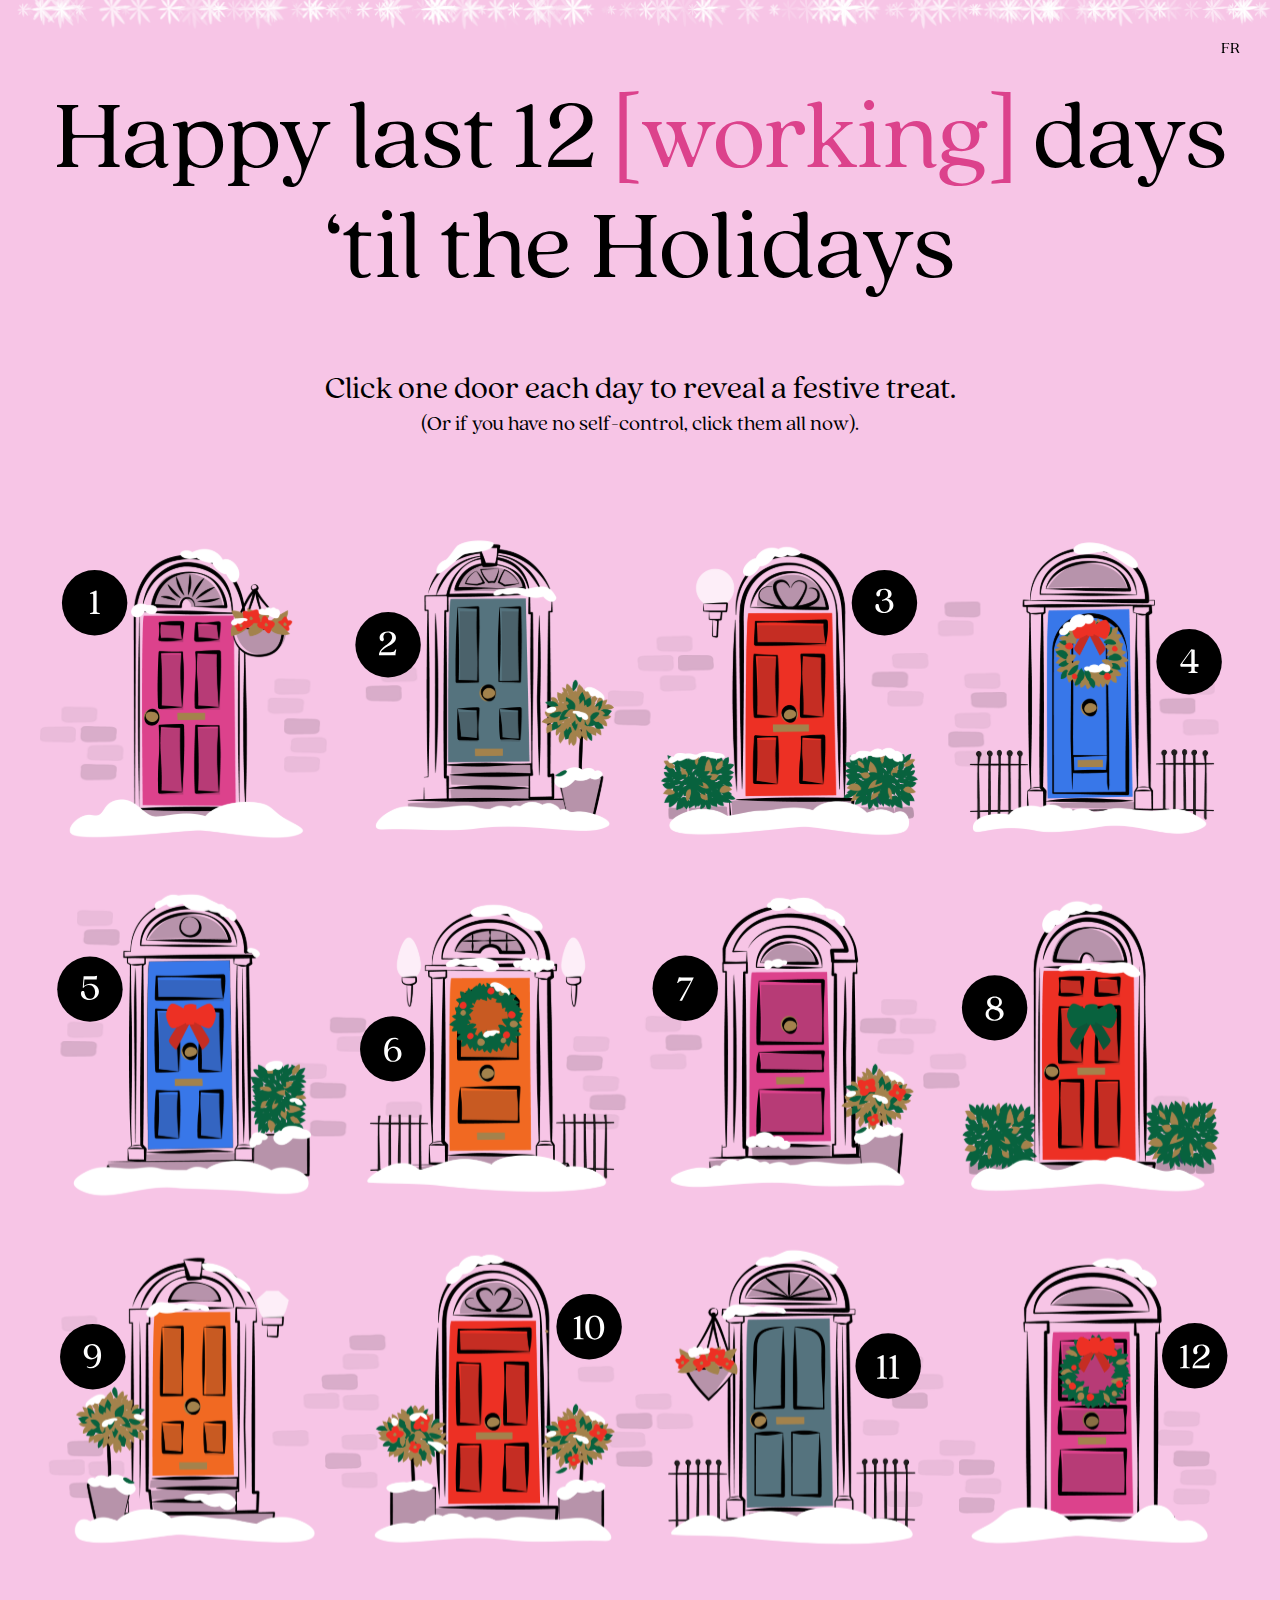
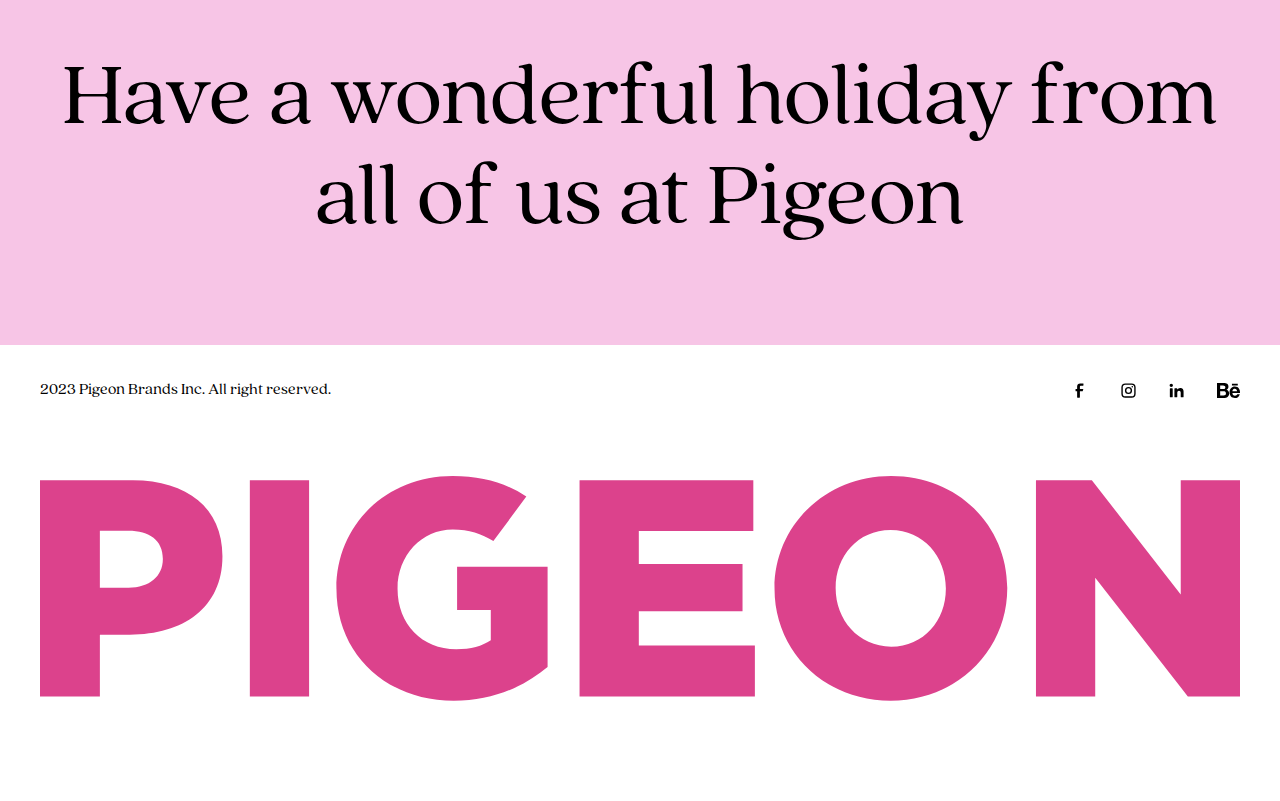
==== commit 724618ff: "add snow effect" ====
--- a/index.html
+++ b/index.html
@@ -21,7 +21,215 @@
     <link rel="stylesheet" href="./css/styles.css">
   </head>
   <body>
-    <a href="#" id="lang-toggle">FR</a>
+
+<div class="snow"></div>
+  <div class="snow"></div>
+  <div class="snow"></div>
+  <div class="snow"></div>
+  <div class="snow"></div>
+  <div class="snow"></div>
+  <div class="snow"></div>
+  <div class="snow"></div>
+  <div class="snow"></div>
+  <div class="snow"></div>
+  <div class="snow"></div>
+  <div class="snow"></div>
+  <div class="snow"></div>
+  <div class="snow"></div>
+  <div class="snow"></div>
+  <div class="snow"></div>
+  <div class="snow"></div>
+  <div class="snow"></div>
+  <div class="snow"></div>
+  <div class="snow"></div>
+  <div class="snow"></div>
+  <div class="snow"></div>
+  <div class="snow"></div>
+  <div class="snow"></div>
+  <div class="snow"></div>
+  <div class="snow"></div>
+  <div class="snow"></div>
+  <div class="snow"></div>
+  <div class="snow"></div>
+  <div class="snow"></div>
+  <div class="snow"></div>
+  <div class="snow"></div>
+  <div class="snow"></div>
+  <div class="snow"></div>
+  <div class="snow"></div>
+  <div class="snow"></div>
+  <div class="snow"></div>
+  <div class="snow"></div>
+  <div class="snow"></div>
+  <div class="snow"></div>
+  <div class="snow"></div>
+  <div class="snow"></div>
+  <div class="snow"></div>
+  <div class="snow"></div>
+  <div class="snow"></div>
+  <div class="snow"></div>
+  <div class="snow"></div>
+  <div class="snow"></div>
+  <div class="snow"></div>
+  <div class="snow"></div>
+  <div class="snow"></div>
+  <div class="snow"></div>
+  <div class="snow"></div>
+  <div class="snow"></div>
+  <div class="snow"></div>
+  <div class="snow"></div>
+  <div class="snow"></div>
+  <div class="snow"></div>
+  <div class="snow"></div>
+  <div class="snow"></div>
+  <div class="snow"></div>
+  <div class="snow"></div>
+  <div class="snow"></div>
+  <div class="snow"></div>
+  <div class="snow"></div>
+  <div class="snow"></div>
+  <div class="snow"></div>
+  <div class="snow"></div>
+  <div class="snow"></div>
+  <div class="snow"></div>
+  <div class="snow"></div>
+  <div class="snow"></div>
+  <div class="snow"></div>
+  <div class="snow"></div>
+  <div class="snow"></div>
+  <div class="snow"></div>
+  <div class="snow"></div>
+  <div class="snow"></div>
+  <div class="snow"></div>
+  <div class="snow"></div>
+  <div class="snow"></div>
+  <div class="snow"></div>
+  <div class="snow"></div>
+  <div class="snow"></div>
+  <div class="snow"></div>
+  <div class="snow"></div>
+  <div class="snow"></div>
+  <div class="snow"></div>
+  <div class="snow"></div>
+  <div class="snow"></div>
+  <div class="snow"></div>
+  <div class="snow"></div>
+  <div class="snow"></div>
+  <div class="snow"></div>
+  <div class="snow"></div>
+  <div class="snow"></div>
+  <div class="snow"></div>
+  <div class="snow"></div>
+  <div class="snow"></div>
+  <div class="snow"></div>
+  <div class="snow"></div>
+  <div class="snow"></div>
+  <div class="snow"></div>
+  <div class="snow"></div>
+  <div class="snow"></div>
+  <div class="snow"></div>
+  <div class="snow"></div>
+  <div class="snow"></div>
+  <div class="snow"></div>
+  <div class="snow"></div>
+  <div class="snow"></div>
+  <div class="snow"></div>
+  <div class="snow"></div>
+  <div class="snow"></div>
+  <div class="snow"></div>
+  <div class="snow"></div>
+  <div class="snow"></div>
+  <div class="snow"></div>
+  <div class="snow"></div>
+  <div class="snow"></div>
+  <div class="snow"></div>
+  <div class="snow"></div>
+  <div class="snow"></div>
+  <div class="snow"></div>
+  <div class="snow"></div>
+  <div class="snow"></div>
+  <div class="snow"></div>
+  <div class="snow"></div>
+  <div class="snow"></div>
+  <div class="snow"></div>
+  <div class="snow"></div>
+  <div class="snow"></div>
+  <div class="snow"></div>
+  <div class="snow"></div>
+  <div class="snow"></div>
+  <div class="snow"></div>
+  <div class="snow"></div>
+  <div class="snow"></div>
+  <div class="snow"></div>
+  <div class="snow"></div>
+  <div class="snow"></div>
+  <div class="snow"></div>
+  <div class="snow"></div>
+  <div class="snow"></div>
+  <div class="snow"></div>
+  <div class="snow"></div>
+  <div class="snow"></div>
+  <div class="snow"></div>
+  <div class="snow"></div>
+  <div class="snow"></div>
+  <div class="snow"></div>
+  <div class="snow"></div>
+  <div class="snow"></div>
+  <div class="snow"></div>
+  <div class="snow"></div>
+  <div class="snow"></div>
+  <div class="snow"></div>
+  <div class="snow"></div>
+  <div class="snow"></div>
+  <div class="snow"></div>
+  <div class="snow"></div>
+  <div class="snow"></div>
+  <div class="snow"></div>
+  <div class="snow"></div>
+  <div class="snow"></div>
+  <div class="snow"></div>
+  <div class="snow"></div>
+  <div class="snow"></div>
+  <div class="snow"></div>
+  <div class="snow"></div>
+  <div class="snow"></div>
+  <div class="snow"></div>
+  <div class="snow"></div>
+  <div class="snow"></div>
+  <div class="snow"></div>
+  <div class="snow"></div>
+  <div class="snow"></div>
+  <div class="snow"></div>
+  <div class="snow"></div>
+  <div class="snow"></div>
+  <div class="snow"></div>
+  <div class="snow"></div>
+  <div class="snow"></div>
+  <div class="snow"></div>
+  <div class="snow"></div>
+  <div class="snow"></div>
+  <div class="snow"></div>
+  <div class="snow"></div>
+  <div class="snow"></div>
+  <div class="snow"></div>
+  <div class="snow"></div>
+  <div class="snow"></div>
+  <div class="snow"></div>
+  <div class="snow"></div>
+  <div class="snow"></div>
+  <div class="snow"></div>
+  <div class="snow"></div>
+  <div class="snow"></div>
+  <div class="snow"></div>
+  <div class="snow"></div>
+
+
+    <a href="./fr.html" id="lang-toggle">FR</a>
+
+<!-- <div class="snow">
+      <div></div>
+      <div></div>
+    </div> -->
 
     <header id="site-header">
         <div class="container">
@@ -150,19 +358,19 @@
             <div class="bg-door-2">
               <ul class="cta-container">
                 <li>
-                  <a href="#" class="btn">The Great Gentleman - Moscow Mule</a>
+                  <a href="https://thegreatgentleman.ca/recipe/moscow-mule" class="btn">The Great Gentleman - Moscow Mule</a>
                 </li>
 
                 <li>
-                  <a href="#" class="btn">Polar-Ice Crush Vodka</a>
+                  <a href="https://polarice.ca/vodka-drink-recipe/crush-vodka-cocktail/" class="btn">Polar-Ice Crush Vodka</a>
                 </li>
 
                 <li>
-                  <a href="#" class="btn">Mc Guinness - Peppermint Schnapps</a>
+                  <a href="https://mcguinnessmixables.com/products/peppermint-schnapps/" class="btn">Mc Guinness - Peppermint Schnapps</a>
                 </li>
 
                 <li>
-                  <a href="#" class="btn">More of Corby Holiday Cocktails</a>
+                  <a href="https://corby.ca/en/making-spirits-bright/" class="btn">More of Corby Holiday Cocktails</a>
                 </li>
               </ul>
             </div>
@@ -250,7 +458,7 @@
 
             <ul class="cta-container">
               <li>
-                <a href="https://www.ikea.com/ca/en/ideas/rooms-inspiration/" target="_blank" class="btn">IKEA inspirations</a>
+                <a href="https://www.ikea.com/ch/en/ideas/5-essential-tips-to-decorate-a-holiday-table-setting-pube2cf7f31" target="_blank" class="btn">IKEA inspirations</a>
               </li>
             </ul>
           </div>
@@ -276,11 +484,11 @@
             <div class="bg-door-6">
               <ul class="cta-container">
                 <li>
-                  <a href="https://www.metro.ca/en/recipes-occasions" target="_blank" class="btn">Metro recipes</a>
+                  <a href="https://www.metro.ca/en/recipes-occasions/holidays/christmas-and-new-year-day/dinner/traditional-menu" target="_blank" class="btn">Metro recipes</a>
                 </li>
 
                 <li>
-                  <a href="https://www.oikos.ca/en/recipe" target="_blank" class="btn">Oikos recipes</a>
+                  <a href="https://www.oikos.ca/en/recipe/holiday-sugar-cookies" target="_blank" class="btn">Oikos recipes</a>
                 </li>
               </ul>
             </div>
@@ -369,11 +577,11 @@
 
             <ul class="cta-container --horizontal">
               <li>
-                <a href="#" class="btn">Martha Stewart Style</a>
+                <a href="https://www.youtube.com/watch?v=T6DJhB26zKY" class="btn">Martha Stewart Style</a>
               </li>
 
               <li>
-                <a href="#" class="btn">Furoshiki</a>
+                <a href="https://www.hgtv.com/videos/furoshiki-gift-wrapping-0199254" class="btn">Furoshiki</a>
               </li>
             </ul>
           </div>
@@ -481,7 +689,7 @@
       </div>
     </article>
 
-    
+
 
     <!-- <div class="snowflakes" aria-hidden="true">
         <div class="snowflake">
--- a/css/styles.css
+++ b/css/styles.css
@@ -1 +1,3217 @@
-:root{--pigeon-pink: #DC428C;--pigeon-light-pink: #F7C5E6;--default-font: "Quincy CF - Regular"}@font-face{font-family:"Quincy CF - Regular";src:url(/fonts/QuincyCFRegular/font.woff2) format(woff2),url(/fonts/QuincyCFRegular/font.woff) format(woff)}*{box-sizing:border-box}.pigeon-pink{color:var(--pigeon-pink)}html{min-height:100%;width:100%;margin:0;padding:0;height:100dvh}body{position:relative;min-height:100%;width:100%;margin:0;padding:0;background-color:var(--pigeon-light-pink);font-family:var(--default-font)}body.has-open-modal{overflow:hidden}.nowrap{white-space:nowrap}#lang-toggle{position:absolute;top:40px;right:40px;font-size:16px;text-decoration:none;color:black}.text-center{text-align:center}.container{max-width:1280px;margin:auto;padding:20px 10px}@media (min-width: 768px){.container{padding-left:40px;padding-right:40px}}#site-header{text-align:center}.snowflake{color:#fff;font-size:1em;font-family:Arial, sans-serif;text-shadow:0 0 5px #000;opacity:0.75}@-webkit-keyframes snowflakes-fall{0%{top:-10%}100%{top:100%}}@-webkit-keyframes snowflakes-shake{0%,100%{-webkit-transform:translateX(0);transform:translateX(0)}50%{-webkit-transform:translateX(80px);transform:translateX(80px)}}@keyframes snowflakes-fall{0%{top:-10%}100%{top:100%}}@keyframes snowflakes-shake{0%,100%{transform:translateX(0)}50%{transform:translateX(80px)}}.snowflake{position:fixed;top:-10%;z-index:9999;-webkit-user-select:none;-moz-user-select:none;-ms-user-select:none;user-select:none;cursor:default;-webkit-animation-name:snowflakes-fall,snowflakes-shake;-webkit-animation-duration:10s,3s;-webkit-animation-timing-function:linear,ease-in-out;-webkit-animation-iteration-count:infinite,infinite;-webkit-animation-play-state:running,running;animation-name:snowflakes-fall,snowflakes-shake;animation-duration:10s,3s;animation-timing-function:linear,ease-in-out;animation-iteration-count:infinite,infinite;animation-play-state:running,running}.snowflake:nth-of-type(0){left:1%;-webkit-animation-delay:0s,0s;animation-delay:0s,0s}.snowflake:nth-of-type(1){left:10%;-webkit-animation-delay:1s,1s;animation-delay:1s,1s}.snowflake:nth-of-type(2){left:20%;-webkit-animation-delay:6s,.5s;animation-delay:6s,.5s}.snowflake:nth-of-type(3){left:30%;-webkit-animation-delay:4s,2s;animation-delay:4s,2s}.snowflake:nth-of-type(4){left:40%;-webkit-animation-delay:2s,2s;animation-delay:2s,2s}.snowflake:nth-of-type(5){left:50%;-webkit-animation-delay:8s,3s;animation-delay:8s,3s}.snowflake:nth-of-type(6){left:60%;-webkit-animation-delay:6s,2s;animation-delay:6s,2s}.snowflake:nth-of-type(7){left:70%;-webkit-animation-delay:2.5s,1s;animation-delay:2.5s,1s}.snowflake:nth-of-type(8){left:80%;-webkit-animation-delay:1s,0s;animation-delay:1s,0s}.snowflake:nth-of-type(9){left:90%;-webkit-animation-delay:3s,1.5s;animation-delay:3s,1.5s}.snowflake:nth-of-type(10){left:25%;-webkit-animation-delay:2s,0s;animation-delay:2s,0s}.snowflake:nth-of-type(11){left:65%;-webkit-animation-delay:4s,2.5s;animation-delay:4s,2.5s}h1,.h1{font-size:50px;line-height:55px;font-weight:400}@media (min-width: 768px){h1,.h1{font-size:100px;line-height:110px}}.h1+p{font-size:32px;line-height:1}.h1+p small{font-size:21px}h2,.h2{font-size:45px;line-height:50px;font-weight:normal}@media (min-width: 768px){h2,.h2{font-size:90px;line-height:100px}}.grid{display:grid;grid-template-columns:repeat(2, 1fr);background-image:url(/images/bg-bricks.png);background-repeat:no-repeat;background-position:center center;background-size:cover;margin-left:-10px;margin-right:-10px}@media (min-width: 768px){.grid{grid-template-columns:repeat(3, 1fr);margin-left:auto;margin-right:auto}}@media (min-width: 1024px){.grid{grid-template-columns:repeat(4, 1fr)}}.grid button.door{background-color:transparent;border:0;cursor:pointer;transition:transform 0.25s ease-in-out, opacity 0.25s ease-in-out}.grid button.door:hover{transform:scale(1.2);opacity:1 !important}.grid:has(.door:hover)>.door{opacity:0.5}.modal-container{display:none}.modal-container.active{position:fixed;display:table;height:100%;width:100%;top:0;left:0;transform:scale(0);z-index:1;transform:scaleY(0.01) scaleX(0);animation:unfoldIn 1s cubic-bezier(0.165, 0.84, 0.44, 1) forwards}.modal-container.active .modal-background .modal{transform:scale(0);animation:zoomIn 0.5s 0.8s cubic-bezier(0.165, 0.84, 0.44, 1) forwards}.modal-container.active.out{transform:scale(1);animation:unfoldOut 1s 0.3s cubic-bezier(0.165, 0.84, 0.44, 1) forwards}.modal-container.active.out .modal-background .modal{animation:zoomOut 0.5s cubic-bezier(0.165, 0.84, 0.44, 1) forwards}.modal{position:relative;display:inline-block;max-height:100vh;overflow-y:auto;overflow-x:hidden;padding:30px 40px;max-width:840px;background-color:white}@media (max-width: 767px){.modal{min-height:100%}}.modal-body{padding:0px 60px}@media (max-width: 767px){.modal-body{padding:0}}.modal-body h2{font-size:40px;line-height:45px;margin:0}@media (min-width: 768px){.modal-body h2{font-size:80px;line-height:90px}}.modal-body p{font-size:24px}@media (min-width: 768px){.modal-body p{font-size:32px}}.modal-body p.secondary{font-size:16px}@media (min-width: 768px){.modal-body p.secondary{font-size:24px}}.modal-footer{margin-top:40px}.cta-container{list-style:none;margin:40px auto;padding-inline-start:0;display:flex;flex-direction:column;gap:40px;align-items:center;justify-content:center}.cta-container.--horizontal{gap:30px}@media (min-width: 540px){.cta-container.--horizontal{flex-direction:row}}.modal-container .modal-background{display:table-cell;background:rgba(0,0,0,0.8);background:rgba(220,66,140,0.8);text-align:center;vertical-align:middle}@keyframes unfoldIn{0%{transform:scaleY(0.005) scaleX(0)}50%{transform:scaleY(0.005) scaleX(1)}100%{transform:scaleY(1) scaleX(1)}}@keyframes unfoldOut{0%{transform:scaleY(1) scaleX(1)}50%{transform:scaleY(0.005) scaleX(1)}100%{transform:scaleY(0.005) scaleX(0)}}@keyframes zoomIn{0%{transform:scale(0)}100%{transform:scale(1)}}@keyframes zoomOut{0%{transform:scale(1)}100%{transform:scale(0)}}.btn-close-modal{display:block;height:60px;width:58px;background-image:url("data:image/svg+xml,%3Csvg xmlns='http://www.w3.org/2000/svg' width='56' height='58' fill='none'%3E%3Cpath stroke='%23000' d='M0-.5h33.768' transform='matrix(-.69172 .72216 -.69873 -.71538 39.45 16.873)'/%3E%3Cpath stroke='%23000' d='M0-.5h33.782' transform='matrix(.68465 .72887 -.70568 .70853 16.32 16.637)'/%3E%3Cpath stroke='%23000' d='M55.5 28.948c0 15.728-12.328 28.449-27.5 28.449S.5 44.676.5 28.948C.5 13.221 12.828.5 28 .5s27.5 12.721 27.5 28.448Z'/%3E%3C/svg%3E");background-repeat:no-repeat;background-size:100%;background-color:transparent;border:0;cursor:pointer;margin-left:auto;margin-right:0px;transition:background-image 0.25s ease-in-out}.btn-close-modal:hover{background-image:url("data:image/svg+xml,%3Csvg xmlns='http://www.w3.org/2000/svg' width='56' height='58' fill='none'%3E%3Cpath stroke='%23DC428C' d='M0-.5h33.768' transform='matrix(-.69172 .72216 -.69873 -.71538 39.45 16.873)'/%3E%3Cpath stroke='%23DC428C' d='M0-.5h33.782' transform='matrix(.68465 .72887 -.70568 .70853 16.32 16.637)'/%3E%3Cpath stroke='%23DC428C' d='M55.5 28.948c0 15.728-12.328 28.449-27.5 28.449S.5 44.676.5 28.948C.5 13.221 12.828.5 28 .5s27.5 12.721 27.5 28.448Z'/%3E%3C/svg%3E")}.modal-footer-logo{display:block;height:15px;width:88px;background-image:url("data:image/svg+xml,%3Csvg xmlns='http://www.w3.org/2000/svg' width='88' height='16' fill='none'%3E%3Cpath fill='%23fff' d='M.925 1.185H7.54c3.869 0 6.375 1.875 6.375 5.048v.042c0 3.42-2.791 5.212-6.594 5.212H5.189v4.12H.925V1.186Zm6.308 7.17c1.493 0 2.439-.763 2.439-1.896v-.041c0-1.236-.946-1.875-2.462-1.875H5.187v3.811h2.044l.002.001Z'/%3E%3Cpath fill='%23000' d='M.925 1.185H7.54c3.869 0 6.375 1.875 6.375 5.048v.042c0 3.42-2.791 5.212-6.594 5.212H5.189v4.12H.925V1.186Zm6.308 7.17c1.493 0 2.439-.763 2.439-1.896v-.041c0-1.236-.946-1.875-2.462-1.875H5.187v3.811h2.044l.002.001Z'/%3E%3Cpath fill='%23fff' d='M20.384 1.185v14.423h-4.22V1.186h4.22Z'/%3E%3Cpath fill='%23000' d='M20.384 1.185v14.423h-4.22V1.186h4.22Z'/%3E%3Cpath fill='%23fff' d='M22.634 8.438v-.041c0-4.204 3.516-7.5 8.264-7.5 2.177 0 3.84.494 5.256 1.376l-2.347 2.97c-.839-.504-1.733-.781-2.886-.781-2.22 0-3.934 1.73-3.934 3.935v.041c0 2.35 1.736 4.018 4.176 4.018 1.055 0 1.846-.206 2.461-.597v-2.02h-2.4v-2.89h6.444v6.702c-1.626 1.277-3.868 2.246-6.68 2.246-4.791 0-8.352-3.09-8.352-7.459h-.002Z'/%3E%3Cpath fill='%23000' d='M22.634 8.438v-.041c0-4.204 3.516-7.5 8.264-7.5 2.177 0 3.84.494 5.256 1.376l-2.347 2.97c-.839-.504-1.733-.781-2.886-.781-2.22 0-3.934 1.73-3.934 3.935v.041c0 2.35 1.736 4.018 4.176 4.018 1.055 0 1.846-.206 2.461-.597v-2.02h-2.4v-2.89h6.444v6.702c-1.626 1.277-3.868 2.246-6.68 2.246-4.791 0-8.352-3.09-8.352-7.459h-.002Z'/%3E%3Cpath fill='%23fff' d='M39.918 1.185h12.374v3.38h-8.153v2.204h7.384v3.152H44.14v2.288h8.264v3.399H39.919V1.186Z'/%3E%3Cpath fill='%23000' d='M39.918 1.185h12.374v3.38h-8.153v2.204h7.384v3.152H44.14v2.288h8.264v3.399H39.919V1.186Z'/%3E%3Cpath fill='%23fff' d='M54.653 8.438v-.042c0-4.14 3.56-7.499 8.307-7.499s8.263 3.317 8.263 7.46v.04c0 4.141-3.56 7.5-8.307 7.5s-8.263-3.317-8.263-7.46Zm12.197 0v-.042c0-2.101-1.582-3.893-3.934-3.893-2.352 0-3.911 1.771-3.911 3.852v.041c0 2.08 1.604 3.894 3.955 3.894 2.33 0 3.89-1.772 3.89-3.852Z'/%3E%3Cpath fill='%23000' d='M54.653 8.438v-.042c0-4.14 3.56-7.499 8.307-7.499s8.263 3.317 8.263 7.46v.04c0 4.141-3.56 7.5-8.307 7.5s-8.263-3.317-8.263-7.46Zm12.197 0v-.042c0-2.101-1.582-3.893-3.934-3.893-2.352 0-3.911 1.771-3.911 3.852v.041c0 2.08 1.604 3.894 3.955 3.894 2.33 0 3.89-1.772 3.89-3.852Z'/%3E%3Cpath fill='%23fff' d='M73.473 1.186h3.978l6.33 7.623V1.186H88v14.422h-3.715l-6.593-7.912v7.912h-4.22V1.185Z'/%3E%3Cpath fill='%23000' d='M73.473 1.186h3.978l6.33 7.623V1.186H88v14.422h-3.715l-6.593-7.912v7.912h-4.22V1.185Z'/%3E%3C/svg%3E");background-repeat:no-repeat;background-size:contain;margin-left:auto;margin-right:0px;transition:background-image 0.25s ease-in-out}.modal-footer-logo:hover{background-image:url("data:image/svg+xml,%3Csvg xmlns='http://www.w3.org/2000/svg' width='88' height='16' fill='none'%3E%3Cpath fill='%23fff' d='M.925 1.185H7.54c3.869 0 6.375 1.875 6.375 5.048v.042c0 3.42-2.791 5.212-6.594 5.212H5.189v4.12H.925V1.186Zm6.308 7.17c1.493 0 2.439-.763 2.439-1.896v-.041c0-1.236-.946-1.875-2.462-1.875H5.187v3.811h2.044l.002.001Z'/%3E%3Cpath fill='%23DC428C' d='M.925 1.185H7.54c3.869 0 6.375 1.875 6.375 5.048v.042c0 3.42-2.791 5.212-6.594 5.212H5.189v4.12H.925V1.186Zm6.308 7.17c1.493 0 2.439-.763 2.439-1.896v-.041c0-1.236-.946-1.875-2.462-1.875H5.187v3.811h2.044l.002.001Z'/%3E%3Cpath fill='%23fff' d='M20.384 1.185v14.423h-4.22V1.186h4.22Z'/%3E%3Cpath fill='%23DC428C' d='M20.384 1.185v14.423h-4.22V1.186h4.22Z'/%3E%3Cpath fill='%23fff' d='M22.634 8.438v-.041c0-4.204 3.516-7.5 8.264-7.5 2.177 0 3.84.494 5.256 1.376l-2.347 2.97c-.839-.504-1.733-.781-2.886-.781-2.22 0-3.934 1.73-3.934 3.935v.041c0 2.35 1.736 4.018 4.176 4.018 1.055 0 1.846-.206 2.461-.597v-2.02h-2.4v-2.89h6.444v6.702c-1.626 1.277-3.868 2.246-6.68 2.246-4.791 0-8.352-3.09-8.352-7.459h-.002Z'/%3E%3Cpath fill='%23DC428C' d='M22.634 8.438v-.041c0-4.204 3.516-7.5 8.264-7.5 2.177 0 3.84.494 5.256 1.376l-2.347 2.97c-.839-.504-1.733-.781-2.886-.781-2.22 0-3.934 1.73-3.934 3.935v.041c0 2.35 1.736 4.018 4.176 4.018 1.055 0 1.846-.206 2.461-.597v-2.02h-2.4v-2.89h6.444v6.702c-1.626 1.277-3.868 2.246-6.68 2.246-4.791 0-8.352-3.09-8.352-7.459h-.002Z'/%3E%3Cpath fill='%23fff' d='M39.918 1.185h12.374v3.38h-8.153v2.204h7.384v3.152H44.14v2.288h8.264v3.399H39.919V1.186Z'/%3E%3Cpath fill='%23DC428C' d='M39.918 1.185h12.374v3.38h-8.153v2.204h7.384v3.152H44.14v2.288h8.264v3.399H39.919V1.186Z'/%3E%3Cpath fill='%23fff' d='M54.653 8.438v-.042c0-4.14 3.56-7.499 8.307-7.499s8.263 3.317 8.263 7.46v.04c0 4.141-3.56 7.5-8.307 7.5s-8.263-3.317-8.263-7.46Zm12.197 0v-.042c0-2.101-1.582-3.893-3.934-3.893-2.352 0-3.911 1.771-3.911 3.852v.041c0 2.08 1.604 3.894 3.955 3.894 2.33 0 3.89-1.772 3.89-3.852Z'/%3E%3Cpath fill='%23DC428C' d='M54.653 8.438v-.042c0-4.14 3.56-7.499 8.307-7.499s8.263 3.317 8.263 7.46v.04c0 4.141-3.56 7.5-8.307 7.5s-8.263-3.317-8.263-7.46Zm12.197 0v-.042c0-2.101-1.582-3.893-3.934-3.893-2.352 0-3.911 1.771-3.911 3.852v.041c0 2.08 1.604 3.894 3.955 3.894 2.33 0 3.89-1.772 3.89-3.852Z'/%3E%3Cpath fill='%23fff' d='M73.473 1.186h3.978l6.33 7.623V1.186H88v14.422h-3.715l-6.593-7.912v7.912h-4.22V1.185Z'/%3E%3Cpath fill='%23DC428C' d='M73.473 1.186h3.978l6.33 7.623V1.186H88v14.422h-3.715l-6.593-7.912v7.912h-4.22V1.185Z'/%3E%3C/svg%3E")}.btn{display:inline-flex;align-items:center;justify-content:center;padding:9px 35px;font-size:18px;color:var(--pigeon-pink);border:1px solid var(--pigeon-pink);border-radius:30px;text-decoration:none;transition:background-color 0.25s ease-in-out, color 0.25s ease-in-out}.btn:hover{background-color:var(--pigeon-pink);color:#fff}.image.--edge-to-edge{margin-left:-100px;margin-right:-100px}@media (max-width: 767px){.image.--edge-to-edge{margin-left:-40px;margin-right:-40px}}.image img{height:auto;max-width:100%}.right-arrow{display:block;height:80px;width:80px;margin:auto;background-image:url(/images/right-arrow.png);background-repeat:no-repeat;background-size:contain;transition:background-image 0.25s ease-in-out, color 0.25s ease-in-out}.right-arrow:hover{background-image:url(/images/right-arrow-hover.png)}.bg-door-2{background-image:url(/images/door-2/door-2.png);background-repeat:no-repeat;background-size:100%;margin-left:-100px;margin-right:-100px;min-height:420px;display:flex;align-content:center}.bg-door-6{background-image:url(/images/door-6/door-6.png);background-repeat:no-repeat;background-size:100%;margin-left:-100px;margin-right:-100px;min-height:207px;display:flex;align-content:center}#site-footer{background-color:white;text-align:center;padding-bottom:80px}#site-footer>.container{padding-top:20px}#site-footer-top{display:flex;justify-content:space-between;align-items:center;flex-direction:column;margin-bottom:60px}#site-footer-top ul{margin-left:0;padding-left:0}@media (min-width: 768px){#site-footer-top{flex-direction:row}}.social-ul{list-style:none;display:flex;align-items:center;gap:30px;color:black}.social-ul a{color:black;background-repeat:no-repeat;background-size:cover;height:19px;width:19px;display:block;transition:background-image 0.25s ease-in-out}.social-ul a.social-facebook{background-image:url("data:image/svg+xml,%3Csvg fill='none' xmlns='http://www.w3.org/2000/svg' viewBox='0 0 19 19'%3E%3Cpath d='M13.062 4.75h-2.375a.792.792 0 0 0-.791.792v2.375h3.166a.277.277 0 0 1 .27.364l-.586 1.742a.396.396 0 0 1-.372.269H9.896v5.937a.396.396 0 0 1-.396.396H7.52a.396.396 0 0 1-.395-.396v-5.937H5.937a.396.396 0 0 1-.396-.396V8.312c0-.218.178-.395.396-.395h1.188V5.542a3.167 3.167 0 0 1 3.166-3.167h2.771c.219 0 .396.177.396.396v1.583a.396.396 0 0 1-.396.396Z' fill='%23000'/%3E%3C/svg%3E")}.social-ul a.social-facebook:hover{background-image:url("data:image/svg+xml,%3Csvg fill='none' xmlns='http://www.w3.org/2000/svg' viewBox='0 0 19 19'%3E%3Cpath d='M13.062 4.75h-2.375a.792.792 0 0 0-.791.792v2.375h3.166a.277.277 0 0 1 .27.364l-.586 1.742a.396.396 0 0 1-.372.269H9.896v5.937a.396.396 0 0 1-.396.396H7.52a.396.396 0 0 1-.395-.396v-5.937H5.937a.396.396 0 0 1-.396-.396V8.312c0-.218.178-.395.396-.395h1.188V5.542a3.167 3.167 0 0 1 3.166-3.167h2.771c.219 0 .396.177.396.396v1.583a.396.396 0 0 1-.396.396Z' fill='%23DC428C'/%3E%3C/svg%3E")}.social-ul a.social-linkedin{background-image:url("data:image/svg+xml,%3Csvg fill='none' xmlns='http://www.w3.org/2000/svg' viewBox='0 0 19 19'%3E%3Cg clip-path='url(%23a)'%3E%3Cpath fill-rule='evenodd' clip-rule='evenodd' d='M4.134 16.361a.572.572 0 0 0 .572-.572V7.785a.572.572 0 0 0-.572-.572H2.42a.572.572 0 0 0-.572.572v8.004c0 .316.256.572.572.572h1.715ZM3.276 6.069a1.715 1.715 0 1 1 0-3.43 1.715 1.715 0 0 1 0 3.43Zm11.722 10.292a.572.572 0 0 0 .571-.572v-5.26a3.545 3.545 0 0 0-3.11-3.59 3.43 3.43 0 0 0-3.18 1.532v-.686a.572.572 0 0 0-.57-.572H6.992a.572.572 0 0 0-.572.572v8.004c0 .316.256.572.572.572h1.715a.572.572 0 0 0 .572-.572v-4.288a1.715 1.715 0 0 1 3.43 0v4.288c0 .316.256.572.572.572h1.716Z' fill='%23000'/%3E%3C/g%3E%3Cdefs%3E%3CclipPath id='a'%3E%3Cpath fill='%23fff' d='M0 0h19v19H0z'/%3E%3C/clipPath%3E%3C/defs%3E%3C/svg%3E")}.social-ul a.social-linkedin:hover{background-image:url("data:image/svg+xml,%3Csvg fill='none' xmlns='http://www.w3.org/2000/svg' viewBox='0 0 19 19'%3E%3Cg clip-path='url(%23a)'%3E%3Cpath fill-rule='evenodd' clip-rule='evenodd' d='M4.134 16.361a.572.572 0 0 0 .572-.572V7.785a.572.572 0 0 0-.572-.572H2.42a.572.572 0 0 0-.572.572v8.004c0 .316.256.572.572.572h1.715ZM3.276 6.069a1.715 1.715 0 1 1 0-3.43 1.715 1.715 0 0 1 0 3.43Zm11.722 10.292a.572.572 0 0 0 .571-.572v-5.26a3.545 3.545 0 0 0-3.11-3.59 3.43 3.43 0 0 0-3.18 1.532v-.686a.572.572 0 0 0-.57-.572H6.992a.572.572 0 0 0-.572.572v8.004c0 .316.256.572.572.572h1.715a.572.572 0 0 0 .572-.572v-4.288a1.715 1.715 0 0 1 3.43 0v4.288c0 .316.256.572.572.572h1.716Z' fill='%23DC428C'/%3E%3C/g%3E%3Cdefs%3E%3CclipPath id='a'%3E%3Cpath fill='%23fff' d='M0 0h19v19H0z'/%3E%3C/clipPath%3E%3C/defs%3E%3C/svg%3E")}.social-ul a.social-instagram{background-image:url("data:image/svg+xml,%3Csvg fill='none' xmlns='http://www.w3.org/2000/svg' viewBox='0 0 19 19'%3E%3Cpath fill-rule='evenodd' clip-rule='evenodd' d='M12.667 2.375H6.333a3.958 3.958 0 0 0-3.958 3.958v6.334a3.958 3.958 0 0 0 3.958 3.958h6.334a3.958 3.958 0 0 0 3.958-3.958V6.333a3.958 3.958 0 0 0-3.958-3.958Zm2.573 10.292a2.581 2.581 0 0 1-2.573 2.573H6.333a2.58 2.58 0 0 1-2.573-2.573V6.333A2.58 2.58 0 0 1 6.333 3.76h6.334a2.58 2.58 0 0 1 2.573 2.573v6.334ZM13.26 6.53a.792.792 0 1 0 0-1.583.792.792 0 0 0 0 1.583ZM9.5 5.938A3.563 3.563 0 1 0 13.063 9.5 3.555 3.555 0 0 0 9.5 5.937ZM7.323 9.5a2.177 2.177 0 1 0 4.354 0 2.177 2.177 0 0 0-4.354 0Z' fill='%23000'/%3E%3C/svg%3E")}.social-ul a.social-instagram:hover{background-image:url("data:image/svg+xml,%3Csvg fill='none' xmlns='http://www.w3.org/2000/svg' viewBox='0 0 19 19'%3E%3Cpath fill-rule='evenodd' clip-rule='evenodd' d='M12.667 2.375H6.333a3.958 3.958 0 0 0-3.958 3.958v6.334a3.958 3.958 0 0 0 3.958 3.958h6.334a3.958 3.958 0 0 0 3.958-3.958V6.333a3.958 3.958 0 0 0-3.958-3.958Zm2.573 10.292a2.581 2.581 0 0 1-2.573 2.573H6.333a2.58 2.58 0 0 1-2.573-2.573V6.333A2.58 2.58 0 0 1 6.333 3.76h6.334a2.58 2.58 0 0 1 2.573 2.573v6.334ZM13.26 6.53a.792.792 0 1 0 0-1.583.792.792 0 0 0 0 1.583ZM9.5 5.938A3.563 3.563 0 1 0 13.063 9.5 3.555 3.555 0 0 0 9.5 5.937ZM7.323 9.5a2.177 2.177 0 1 0 4.354 0 2.177 2.177 0 0 0-4.354 0Z' fill='%23DC428C'/%3E%3C/svg%3E")}.social-ul a.social-behance{background-image:url("data:image/svg+xml,%3Csvg fill='none' xmlns='http://www.w3.org/2000/svg' viewBox='0 0 23 15'%3E%3Cg clip-path='url(%23a)'%3E%3Cpath d='M6.811 0c.69 0 1.318.064 1.886.19.569.125 1.055.332 1.46.619s.719.669.943 1.145c.223.477.334 1.065.334 1.765 0 .756-.166 1.386-.497 1.89-.33.505-.821.918-1.47 1.24.893.266 1.558.732 1.998 1.397.44.665.66 1.467.66 2.406 0 .756-.143 1.411-.426 1.965a3.773 3.773 0 0 1-1.146 1.354 4.98 4.98 0 0 1-1.642.777A7.166 7.166 0 0 1 7.016 15H0V0h6.811Zm-.405 6.07c.568 0 1.034-.14 1.4-.419.365-.28.548-.735.546-1.365 0-.35-.06-.637-.182-.86a1.375 1.375 0 0 0-.487-.526 2.013 2.013 0 0 0-.699-.263 4.493 4.493 0 0 0-.822-.072H3.184v3.508l3.222-.002Zm.183 6.365c.3.002.6-.03.892-.094.284-.063.534-.168.75-.315a1.58 1.58 0 0 0 .518-.598c.127-.252.192-.575.192-.967 0-.77-.21-1.32-.628-1.648-.42-.33-.974-.494-1.663-.494H3.184v4.118l3.405-.002Zm9.54-.315c.431.435 1.054.652 1.865.652.581 0 1.081-.151 1.5-.452.42-.3.676-.62.77-.956h2.534c-.405 1.303-1.027 2.234-1.865 2.794-.838.56-1.852.84-3.041.84-.824 0-1.568-.136-2.23-.409a4.631 4.631 0 0 1-1.683-1.166 5.262 5.262 0 0 1-1.064-1.806 6.854 6.854 0 0 1-.374-2.31c0-.84.127-1.568.384-2.268.257-.7.623-1.306 1.095-1.817a5.148 5.148 0 0 1 1.693-1.208c.656-.293 1.383-.44 2.18-.44.892 0 1.669.178 2.332.536a4.704 4.704 0 0 1 1.632 1.439c.425.602.733 1.288.922 2.059.19.77.257 1.576.203 2.416h-7.561c.04.963.276 1.663.708 2.096Zm3.254-5.713c-.345-.392-.869-.588-1.572-.588-.46 0-.842.08-1.145.241a2.2 2.2 0 0 0-.73.599c-.182.238-.31.49-.384.756a3.506 3.506 0 0 0-.131.713h4.683c-.137-.754-.377-1.33-.721-1.721ZM14.928.761h5.85v1.682h-5.85V.76Z' fill='%23000'/%3E%3C/g%3E%3Cdefs%3E%3CclipPath id='a'%3E%3Cpath fill='%23fff' d='M0 0h23v15H0z'/%3E%3C/clipPath%3E%3C/defs%3E%3C/svg%3E");height:15px;width:23px}.social-ul a.social-behance:hover{background-image:url("data:image/svg+xml,%3Csvg fill='none' xmlns='http://www.w3.org/2000/svg' viewBox='0 0 23 15'%3E%3Cg clip-path='url(%23a)'%3E%3Cpath d='M6.811 0c.69 0 1.318.064 1.886.19.569.125 1.055.332 1.46.619s.719.669.943 1.145c.223.477.334 1.065.334 1.765 0 .756-.166 1.386-.497 1.89-.33.505-.821.918-1.47 1.24.893.266 1.558.732 1.998 1.397.44.665.66 1.467.66 2.406 0 .756-.143 1.411-.426 1.965a3.773 3.773 0 0 1-1.146 1.354 4.98 4.98 0 0 1-1.642.777A7.166 7.166 0 0 1 7.016 15H0V0h6.811Zm-.405 6.07c.568 0 1.034-.14 1.4-.419.365-.28.548-.735.546-1.365 0-.35-.06-.637-.182-.86a1.375 1.375 0 0 0-.487-.526 2.013 2.013 0 0 0-.699-.263 4.493 4.493 0 0 0-.822-.072H3.184v3.508l3.222-.002Zm.183 6.365c.3.002.6-.03.892-.094.284-.063.534-.168.75-.315a1.58 1.58 0 0 0 .518-.598c.127-.252.192-.575.192-.967 0-.77-.21-1.32-.628-1.648-.42-.33-.974-.494-1.663-.494H3.184v4.118l3.405-.002Zm9.54-.315c.431.435 1.054.652 1.865.652.581 0 1.081-.151 1.5-.452.42-.3.676-.62.77-.956h2.534c-.405 1.303-1.027 2.234-1.865 2.794-.838.56-1.852.84-3.041.84-.824 0-1.568-.136-2.23-.409a4.631 4.631 0 0 1-1.683-1.166 5.262 5.262 0 0 1-1.064-1.806 6.854 6.854 0 0 1-.374-2.31c0-.84.127-1.568.384-2.268.257-.7.623-1.306 1.095-1.817a5.148 5.148 0 0 1 1.693-1.208c.656-.293 1.383-.44 2.18-.44.892 0 1.669.178 2.332.536a4.704 4.704 0 0 1 1.632 1.439c.425.602.733 1.288.922 2.059.19.77.257 1.576.203 2.416h-7.561c.04.963.276 1.663.708 2.096Zm3.254-5.713c-.345-.392-.869-.588-1.572-.588-.46 0-.842.08-1.145.241a2.2 2.2 0 0 0-.73.599c-.182.238-.31.49-.384.756a3.506 3.506 0 0 0-.131.713h4.683c-.137-.754-.377-1.33-.721-1.721ZM14.928.761h5.85v1.682h-5.85V.76Z' fill='%23DC428C'/%3E%3C/g%3E%3Cdefs%3E%3CclipPath id='a'%3E%3Cpath fill='%23fff' d='M0 0h23v15H0z'/%3E%3C/clipPath%3E%3C/defs%3E%3C/svg%3E")}#site-footer-bottom svg{display:block;height:auto;width:auto;color:var(--pigeon-pink);transition:color 0.25s ease-in-out}#site-footer-bottom svg:hover{color:black}
+:root {
+  --pigeon-pink: #DC428C;
+  --pigeon-light-pink: #F7C5E6;
+  --default-font: "Quincy CF - Regular";
+}
+
+@font-face {
+  font-family: "Quincy CF - Regular";
+  src: url(/fonts/QuincyCFRegular/font.woff2) format(woff2), url(/fonts/QuincyCFRegular/font.woff) format(woff);
+}
+* {
+  box-sizing: border-box;
+}
+
+.pigeon-pink {
+  color: var(--pigeon-pink);
+}
+
+html {
+  min-height: 100%;
+  width: 100%;
+  margin: 0;
+  padding: 0;
+  height: 100dvh;
+}
+
+body {
+  position: relative;
+  min-height: 100%;
+  width: 100%;
+  margin: 0;
+  padding: 0;
+  background-color: var(--pigeon-light-pink);
+  font-family: var(--default-font);
+}
+body.has-open-modal {
+  overflow: hidden;
+}
+
+.nowrap {
+  white-space: nowrap;
+}
+
+#lang-toggle {
+  position: absolute;
+  top: 40px;
+  right: 40px;
+  font-size: 16px;
+  text-decoration: none;
+  color: black;
+}
+
+.text-center {
+  text-align: center;
+}
+
+.container {
+  max-width: 1280px;
+  margin: auto;
+  padding: 20px 10px;
+}
+@media (min-width: 768px) {
+  .container {
+    padding-left: 40px;
+    padding-right: 40px;
+  }
+}
+
+#site-header {
+  text-align: center;
+}
+
+.snowflake {
+  color: #fff;
+  font-size: 1em;
+  font-family: Arial, sans-serif;
+  text-shadow: 0 0 5px #000;
+  opacity: 0.75;
+}
+
+@-webkit-keyframes snowflakes-fall {
+  0% {
+    top: -10%;
+  }
+  100% {
+    top: 100%;
+  }
+}
+@-webkit-keyframes snowflakes-shake {
+  0%, 100% {
+    -webkit-transform: translateX(0);
+    transform: translateX(0);
+  }
+  50% {
+    -webkit-transform: translateX(80px);
+    transform: translateX(80px);
+  }
+}
+@keyframes snowflakes-fall {
+  0% {
+    top: -10%;
+  }
+  100% {
+    top: 100%;
+  }
+}
+@keyframes snowflakes-shake {
+  0%, 100% {
+    transform: translateX(0);
+  }
+  50% {
+    transform: translateX(80px);
+  }
+}
+.snowflake {
+  position: fixed;
+  top: -10%;
+  z-index: 9999;
+  -webkit-user-select: none;
+  -moz-user-select: none;
+  -ms-user-select: none;
+  user-select: none;
+  cursor: default;
+  -webkit-animation-name: snowflakes-fall, snowflakes-shake;
+  -webkit-animation-duration: 10s, 3s;
+  -webkit-animation-timing-function: linear, ease-in-out;
+  -webkit-animation-iteration-count: infinite, infinite;
+  -webkit-animation-play-state: running, running;
+  animation-name: snowflakes-fall, snowflakes-shake;
+  animation-duration: 10s, 3s;
+  animation-timing-function: linear, ease-in-out;
+  animation-iteration-count: infinite, infinite;
+  animation-play-state: running, running;
+}
+
+.snowflake:nth-of-type(0) {
+  left: 1%;
+  -webkit-animation-delay: 0s, 0s;
+  animation-delay: 0s, 0s;
+}
+
+.snowflake:nth-of-type(1) {
+  left: 10%;
+  -webkit-animation-delay: 1s, 1s;
+  animation-delay: 1s, 1s;
+}
+
+.snowflake:nth-of-type(2) {
+  left: 20%;
+  -webkit-animation-delay: 6s, 0.5s;
+  animation-delay: 6s, 0.5s;
+}
+
+.snowflake:nth-of-type(3) {
+  left: 30%;
+  -webkit-animation-delay: 4s, 2s;
+  animation-delay: 4s, 2s;
+}
+
+.snowflake:nth-of-type(4) {
+  left: 40%;
+  -webkit-animation-delay: 2s, 2s;
+  animation-delay: 2s, 2s;
+}
+
+.snowflake:nth-of-type(5) {
+  left: 50%;
+  -webkit-animation-delay: 8s, 3s;
+  animation-delay: 8s, 3s;
+}
+
+.snowflake:nth-of-type(6) {
+  left: 60%;
+  -webkit-animation-delay: 6s, 2s;
+  animation-delay: 6s, 2s;
+}
+
+.snowflake:nth-of-type(7) {
+  left: 70%;
+  -webkit-animation-delay: 2.5s, 1s;
+  animation-delay: 2.5s, 1s;
+}
+
+.snowflake:nth-of-type(8) {
+  left: 80%;
+  -webkit-animation-delay: 1s, 0s;
+  animation-delay: 1s, 0s;
+}
+
+.snowflake:nth-of-type(9) {
+  left: 90%;
+  -webkit-animation-delay: 3s, 1.5s;
+  animation-delay: 3s, 1.5s;
+}
+
+.snowflake:nth-of-type(10) {
+  left: 25%;
+  -webkit-animation-delay: 2s, 0s;
+  animation-delay: 2s, 0s;
+}
+
+.snowflake:nth-of-type(11) {
+  left: 65%;
+  -webkit-animation-delay: 4s, 2.5s;
+  animation-delay: 4s, 2.5s;
+}
+
+h1, .h1 {
+  font-size: 50px;
+  line-height: 55px;
+  font-weight: 400;
+}
+@media (min-width: 768px) {
+  h1, .h1 {
+    font-size: 100px;
+    line-height: 110px;
+  }
+}
+
+.h1 + p {
+  font-size: 32px;
+  line-height: 1;
+}
+
+.h1 + p small {
+  font-size: 21px;
+}
+
+h2, .h2 {
+  font-size: 45px;
+  line-height: 50px;
+  font-weight: normal;
+}
+@media (min-width: 768px) {
+  h2, .h2 {
+    font-size: 90px;
+    line-height: 100px;
+  }
+}
+
+.grid {
+  display: grid;
+  grid-template-columns: repeat(2, 1fr);
+  background-image: url(/images/bg-bricks.png);
+  background-repeat: no-repeat;
+  background-position: center center;
+  background-size: cover;
+  margin-left: -10px;
+  margin-right: -10px;
+}
+@media (min-width: 768px) {
+  .grid {
+    grid-template-columns: repeat(3, 1fr);
+    margin-left: auto;
+    margin-right: auto;
+  }
+}
+@media (min-width: 1024px) {
+  .grid {
+    grid-template-columns: repeat(4, 1fr);
+  }
+}
+.grid button.door {
+  background-color: transparent;
+  border: 0;
+  cursor: pointer;
+  transition: transform 0.25s ease-in-out, opacity 0.25s ease-in-out;
+}
+.grid button.door:hover {
+  transform: scale(1.2);
+  opacity: 1 !important;
+}
+.grid:has(.door:hover) > .door {
+  opacity: 0.5;
+}
+
+.modal-container {
+  display: none;
+}
+.modal-container.active {
+  position: fixed;
+  display: table;
+  height: 100%;
+  width: 100%;
+  top: 0;
+  left: 0;
+  transform: scale(0);
+  z-index: 1;
+  transform: scaleY(0.01) scaleX(0);
+  animation: unfoldIn 1s cubic-bezier(0.165, 0.84, 0.44, 1) forwards;
+}
+.modal-container.active .modal-background .modal {
+  transform: scale(0);
+  animation: zoomIn 0.5s 0.8s cubic-bezier(0.165, 0.84, 0.44, 1) forwards;
+}
+.modal-container.active.out {
+  transform: scale(1);
+  animation: unfoldOut 1s 0.3s cubic-bezier(0.165, 0.84, 0.44, 1) forwards;
+}
+.modal-container.active.out .modal-background .modal {
+  animation: zoomOut 0.5s cubic-bezier(0.165, 0.84, 0.44, 1) forwards;
+}
+
+.modal {
+  position: relative;
+  display: inline-block;
+  max-height: 100vh;
+  overflow-y: auto;
+  overflow-x: hidden;
+  padding: 30px 40px;
+  max-width: 840px;
+  background-color: white;
+}
+@media (max-width: 767px) {
+  .modal {
+    min-height: 100%;
+  }
+}
+
+.modal-body {
+  padding: 0px 60px;
+}
+@media (max-width: 767px) {
+  .modal-body {
+    padding: 0;
+  }
+}
+.modal-body h2 {
+  font-size: 40px;
+  line-height: 45px;
+  margin: 0;
+}
+@media (min-width: 768px) {
+  .modal-body h2 {
+    font-size: 80px;
+    line-height: 90px;
+  }
+}
+.modal-body p {
+  font-size: 24px;
+}
+@media (min-width: 768px) {
+  .modal-body p {
+    font-size: 32px;
+  }
+}
+.modal-body p.secondary {
+  font-size: 16px;
+}
+@media (min-width: 768px) {
+  .modal-body p.secondary {
+    font-size: 24px;
+  }
+}
+
+.modal-footer {
+  margin-top: 40px;
+}
+
+.cta-container {
+  list-style: none;
+  margin: 40px auto;
+  padding-inline-start: 0;
+  display: flex;
+  flex-direction: column;
+  gap: 40px;
+  align-items: center;
+  justify-content: center;
+}
+.cta-container.--horizontal {
+  gap: 30px;
+}
+@media (min-width: 540px) {
+  .cta-container.--horizontal {
+    flex-direction: row;
+  }
+}
+
+.modal-container .modal-background {
+  display: table-cell;
+  background: rgba(0, 0, 0, 0.8);
+  background: rgba(220, 66, 140, 0.8);
+  text-align: center;
+  vertical-align: middle;
+}
+
+@keyframes unfoldIn {
+  0% {
+    transform: scaleY(0.005) scaleX(0);
+  }
+  50% {
+    transform: scaleY(0.005) scaleX(1);
+  }
+  100% {
+    transform: scaleY(1) scaleX(1);
+  }
+}
+@keyframes unfoldOut {
+  0% {
+    transform: scaleY(1) scaleX(1);
+  }
+  50% {
+    transform: scaleY(0.005) scaleX(1);
+  }
+  100% {
+    transform: scaleY(0.005) scaleX(0);
+  }
+}
+@keyframes zoomIn {
+  0% {
+    transform: scale(0);
+  }
+  100% {
+    transform: scale(1);
+  }
+}
+@keyframes zoomOut {
+  0% {
+    transform: scale(1);
+  }
+  100% {
+    transform: scale(0);
+  }
+}
+.btn-close-modal {
+  display: block;
+  height: 60px;
+  width: 58px;
+  background-image: url("data:image/svg+xml,%3Csvg xmlns='http://www.w3.org/2000/svg' width='56' height='58' fill='none'%3E%3Cpath stroke='%23000' d='M0-.5h33.768' transform='matrix(-.69172 .72216 -.69873 -.71538 39.45 16.873)'/%3E%3Cpath stroke='%23000' d='M0-.5h33.782' transform='matrix(.68465 .72887 -.70568 .70853 16.32 16.637)'/%3E%3Cpath stroke='%23000' d='M55.5 28.948c0 15.728-12.328 28.449-27.5 28.449S.5 44.676.5 28.948C.5 13.221 12.828.5 28 .5s27.5 12.721 27.5 28.448Z'/%3E%3C/svg%3E");
+  background-repeat: no-repeat;
+  background-size: 100%;
+  background-color: transparent;
+  border: 0;
+  cursor: pointer;
+  margin-left: auto;
+  margin-right: 0px;
+  transition: background-image 0.25s ease-in-out;
+}
+.btn-close-modal:hover {
+  background-image: url("data:image/svg+xml,%3Csvg xmlns='http://www.w3.org/2000/svg' width='56' height='58' fill='none'%3E%3Cpath stroke='%23DC428C' d='M0-.5h33.768' transform='matrix(-.69172 .72216 -.69873 -.71538 39.45 16.873)'/%3E%3Cpath stroke='%23DC428C' d='M0-.5h33.782' transform='matrix(.68465 .72887 -.70568 .70853 16.32 16.637)'/%3E%3Cpath stroke='%23DC428C' d='M55.5 28.948c0 15.728-12.328 28.449-27.5 28.449S.5 44.676.5 28.948C.5 13.221 12.828.5 28 .5s27.5 12.721 27.5 28.448Z'/%3E%3C/svg%3E");
+}
+
+.modal-footer-logo {
+  display: block;
+  height: 15px;
+  width: 88px;
+  background-image: url("data:image/svg+xml,%3Csvg xmlns='http://www.w3.org/2000/svg' width='88' height='16' fill='none'%3E%3Cpath fill='%23fff' d='M.925 1.185H7.54c3.869 0 6.375 1.875 6.375 5.048v.042c0 3.42-2.791 5.212-6.594 5.212H5.189v4.12H.925V1.186Zm6.308 7.17c1.493 0 2.439-.763 2.439-1.896v-.041c0-1.236-.946-1.875-2.462-1.875H5.187v3.811h2.044l.002.001Z'/%3E%3Cpath fill='%23000' d='M.925 1.185H7.54c3.869 0 6.375 1.875 6.375 5.048v.042c0 3.42-2.791 5.212-6.594 5.212H5.189v4.12H.925V1.186Zm6.308 7.17c1.493 0 2.439-.763 2.439-1.896v-.041c0-1.236-.946-1.875-2.462-1.875H5.187v3.811h2.044l.002.001Z'/%3E%3Cpath fill='%23fff' d='M20.384 1.185v14.423h-4.22V1.186h4.22Z'/%3E%3Cpath fill='%23000' d='M20.384 1.185v14.423h-4.22V1.186h4.22Z'/%3E%3Cpath fill='%23fff' d='M22.634 8.438v-.041c0-4.204 3.516-7.5 8.264-7.5 2.177 0 3.84.494 5.256 1.376l-2.347 2.97c-.839-.504-1.733-.781-2.886-.781-2.22 0-3.934 1.73-3.934 3.935v.041c0 2.35 1.736 4.018 4.176 4.018 1.055 0 1.846-.206 2.461-.597v-2.02h-2.4v-2.89h6.444v6.702c-1.626 1.277-3.868 2.246-6.68 2.246-4.791 0-8.352-3.09-8.352-7.459h-.002Z'/%3E%3Cpath fill='%23000' d='M22.634 8.438v-.041c0-4.204 3.516-7.5 8.264-7.5 2.177 0 3.84.494 5.256 1.376l-2.347 2.97c-.839-.504-1.733-.781-2.886-.781-2.22 0-3.934 1.73-3.934 3.935v.041c0 2.35 1.736 4.018 4.176 4.018 1.055 0 1.846-.206 2.461-.597v-2.02h-2.4v-2.89h6.444v6.702c-1.626 1.277-3.868 2.246-6.68 2.246-4.791 0-8.352-3.09-8.352-7.459h-.002Z'/%3E%3Cpath fill='%23fff' d='M39.918 1.185h12.374v3.38h-8.153v2.204h7.384v3.152H44.14v2.288h8.264v3.399H39.919V1.186Z'/%3E%3Cpath fill='%23000' d='M39.918 1.185h12.374v3.38h-8.153v2.204h7.384v3.152H44.14v2.288h8.264v3.399H39.919V1.186Z'/%3E%3Cpath fill='%23fff' d='M54.653 8.438v-.042c0-4.14 3.56-7.499 8.307-7.499s8.263 3.317 8.263 7.46v.04c0 4.141-3.56 7.5-8.307 7.5s-8.263-3.317-8.263-7.46Zm12.197 0v-.042c0-2.101-1.582-3.893-3.934-3.893-2.352 0-3.911 1.771-3.911 3.852v.041c0 2.08 1.604 3.894 3.955 3.894 2.33 0 3.89-1.772 3.89-3.852Z'/%3E%3Cpath fill='%23000' d='M54.653 8.438v-.042c0-4.14 3.56-7.499 8.307-7.499s8.263 3.317 8.263 7.46v.04c0 4.141-3.56 7.5-8.307 7.5s-8.263-3.317-8.263-7.46Zm12.197 0v-.042c0-2.101-1.582-3.893-3.934-3.893-2.352 0-3.911 1.771-3.911 3.852v.041c0 2.08 1.604 3.894 3.955 3.894 2.33 0 3.89-1.772 3.89-3.852Z'/%3E%3Cpath fill='%23fff' d='M73.473 1.186h3.978l6.33 7.623V1.186H88v14.422h-3.715l-6.593-7.912v7.912h-4.22V1.185Z'/%3E%3Cpath fill='%23000' d='M73.473 1.186h3.978l6.33 7.623V1.186H88v14.422h-3.715l-6.593-7.912v7.912h-4.22V1.185Z'/%3E%3C/svg%3E");
+  background-repeat: no-repeat;
+  background-size: contain;
+  margin-left: auto;
+  margin-right: 0px;
+  transition: background-image 0.25s ease-in-out;
+}
+.modal-footer-logo:hover {
+  background-image: url("data:image/svg+xml,%3Csvg xmlns='http://www.w3.org/2000/svg' width='88' height='16' fill='none'%3E%3Cpath fill='%23fff' d='M.925 1.185H7.54c3.869 0 6.375 1.875 6.375 5.048v.042c0 3.42-2.791 5.212-6.594 5.212H5.189v4.12H.925V1.186Zm6.308 7.17c1.493 0 2.439-.763 2.439-1.896v-.041c0-1.236-.946-1.875-2.462-1.875H5.187v3.811h2.044l.002.001Z'/%3E%3Cpath fill='%23DC428C' d='M.925 1.185H7.54c3.869 0 6.375 1.875 6.375 5.048v.042c0 3.42-2.791 5.212-6.594 5.212H5.189v4.12H.925V1.186Zm6.308 7.17c1.493 0 2.439-.763 2.439-1.896v-.041c0-1.236-.946-1.875-2.462-1.875H5.187v3.811h2.044l.002.001Z'/%3E%3Cpath fill='%23fff' d='M20.384 1.185v14.423h-4.22V1.186h4.22Z'/%3E%3Cpath fill='%23DC428C' d='M20.384 1.185v14.423h-4.22V1.186h4.22Z'/%3E%3Cpath fill='%23fff' d='M22.634 8.438v-.041c0-4.204 3.516-7.5 8.264-7.5 2.177 0 3.84.494 5.256 1.376l-2.347 2.97c-.839-.504-1.733-.781-2.886-.781-2.22 0-3.934 1.73-3.934 3.935v.041c0 2.35 1.736 4.018 4.176 4.018 1.055 0 1.846-.206 2.461-.597v-2.02h-2.4v-2.89h6.444v6.702c-1.626 1.277-3.868 2.246-6.68 2.246-4.791 0-8.352-3.09-8.352-7.459h-.002Z'/%3E%3Cpath fill='%23DC428C' d='M22.634 8.438v-.041c0-4.204 3.516-7.5 8.264-7.5 2.177 0 3.84.494 5.256 1.376l-2.347 2.97c-.839-.504-1.733-.781-2.886-.781-2.22 0-3.934 1.73-3.934 3.935v.041c0 2.35 1.736 4.018 4.176 4.018 1.055 0 1.846-.206 2.461-.597v-2.02h-2.4v-2.89h6.444v6.702c-1.626 1.277-3.868 2.246-6.68 2.246-4.791 0-8.352-3.09-8.352-7.459h-.002Z'/%3E%3Cpath fill='%23fff' d='M39.918 1.185h12.374v3.38h-8.153v2.204h7.384v3.152H44.14v2.288h8.264v3.399H39.919V1.186Z'/%3E%3Cpath fill='%23DC428C' d='M39.918 1.185h12.374v3.38h-8.153v2.204h7.384v3.152H44.14v2.288h8.264v3.399H39.919V1.186Z'/%3E%3Cpath fill='%23fff' d='M54.653 8.438v-.042c0-4.14 3.56-7.499 8.307-7.499s8.263 3.317 8.263 7.46v.04c0 4.141-3.56 7.5-8.307 7.5s-8.263-3.317-8.263-7.46Zm12.197 0v-.042c0-2.101-1.582-3.893-3.934-3.893-2.352 0-3.911 1.771-3.911 3.852v.041c0 2.08 1.604 3.894 3.955 3.894 2.33 0 3.89-1.772 3.89-3.852Z'/%3E%3Cpath fill='%23DC428C' d='M54.653 8.438v-.042c0-4.14 3.56-7.499 8.307-7.499s8.263 3.317 8.263 7.46v.04c0 4.141-3.56 7.5-8.307 7.5s-8.263-3.317-8.263-7.46Zm12.197 0v-.042c0-2.101-1.582-3.893-3.934-3.893-2.352 0-3.911 1.771-3.911 3.852v.041c0 2.08 1.604 3.894 3.955 3.894 2.33 0 3.89-1.772 3.89-3.852Z'/%3E%3Cpath fill='%23fff' d='M73.473 1.186h3.978l6.33 7.623V1.186H88v14.422h-3.715l-6.593-7.912v7.912h-4.22V1.185Z'/%3E%3Cpath fill='%23DC428C' d='M73.473 1.186h3.978l6.33 7.623V1.186H88v14.422h-3.715l-6.593-7.912v7.912h-4.22V1.185Z'/%3E%3C/svg%3E");
+}
+
+.btn {
+  display: inline-flex;
+  align-items: center;
+  justify-content: center;
+  padding: 9px 35px;
+  font-size: 18px;
+  color: var(--pigeon-pink);
+  border: 1px solid var(--pigeon-pink);
+  border-radius: 30px;
+  text-decoration: none;
+  transition: background-color 0.25s ease-in-out, color 0.25s ease-in-out;
+}
+.btn:hover {
+  background-color: var(--pigeon-pink);
+  color: #fff;
+}
+
+.image.--edge-to-edge {
+  margin-left: -100px;
+  margin-right: -100px;
+}
+@media (max-width: 767px) {
+  .image.--edge-to-edge {
+    margin-left: -40px;
+    margin-right: -40px;
+  }
+}
+.image img {
+  height: auto;
+  max-width: 100%;
+}
+
+.right-arrow {
+  display: block;
+  height: 80px;
+  width: 80px;
+  margin: auto;
+  background-image: url(/images/right-arrow.png);
+  background-repeat: no-repeat;
+  background-size: contain;
+  transition: background-image 0.25s ease-in-out, color 0.25s ease-in-out;
+}
+.right-arrow:hover {
+  background-image: url(/images/right-arrow-hover.png);
+}
+
+.bg-door-2 {
+  background-image: url(/images/door-2/door-2.png);
+  background-repeat: no-repeat;
+  background-size: 100%;
+  margin-left: -100px;
+  margin-right: -100px;
+  min-height: 420px;
+  display: flex;
+  align-content: center;
+}
+
+.bg-door-6 {
+  background-image: url(/images/door-6/door-6.png);
+  background-repeat: no-repeat;
+  background-size: 100%;
+  margin-left: -100px;
+  margin-right: -100px;
+  min-height: 207px;
+  display: flex;
+  align-content: center;
+}
+
+#site-footer {
+  background-color: white;
+  text-align: center;
+  padding-bottom: 80px;
+}
+#site-footer > .container {
+  padding-top: 20px;
+}
+
+#site-footer-top {
+  display: flex;
+  justify-content: space-between;
+  align-items: center;
+  flex-direction: column;
+  margin-bottom: 60px;
+}
+#site-footer-top ul {
+  margin-left: 0;
+  padding-left: 0;
+}
+@media (min-width: 768px) {
+  #site-footer-top {
+    flex-direction: row;
+  }
+}
+
+.social-ul {
+  list-style: none;
+  display: flex;
+  align-items: center;
+  gap: 30px;
+  color: black;
+}
+.social-ul a {
+  color: black;
+  background-repeat: no-repeat;
+  background-size: cover;
+  height: 19px;
+  width: 19px;
+  display: block;
+  transition: background-image 0.25s ease-in-out;
+}
+.social-ul a.social-facebook {
+  background-image: url("data:image/svg+xml,%3Csvg fill='none' xmlns='http://www.w3.org/2000/svg' viewBox='0 0 19 19'%3E%3Cpath d='M13.062 4.75h-2.375a.792.792 0 0 0-.791.792v2.375h3.166a.277.277 0 0 1 .27.364l-.586 1.742a.396.396 0 0 1-.372.269H9.896v5.937a.396.396 0 0 1-.396.396H7.52a.396.396 0 0 1-.395-.396v-5.937H5.937a.396.396 0 0 1-.396-.396V8.312c0-.218.178-.395.396-.395h1.188V5.542a3.167 3.167 0 0 1 3.166-3.167h2.771c.219 0 .396.177.396.396v1.583a.396.396 0 0 1-.396.396Z' fill='%23000'/%3E%3C/svg%3E");
+}
+.social-ul a.social-facebook:hover {
+  background-image: url("data:image/svg+xml,%3Csvg fill='none' xmlns='http://www.w3.org/2000/svg' viewBox='0 0 19 19'%3E%3Cpath d='M13.062 4.75h-2.375a.792.792 0 0 0-.791.792v2.375h3.166a.277.277 0 0 1 .27.364l-.586 1.742a.396.396 0 0 1-.372.269H9.896v5.937a.396.396 0 0 1-.396.396H7.52a.396.396 0 0 1-.395-.396v-5.937H5.937a.396.396 0 0 1-.396-.396V8.312c0-.218.178-.395.396-.395h1.188V5.542a3.167 3.167 0 0 1 3.166-3.167h2.771c.219 0 .396.177.396.396v1.583a.396.396 0 0 1-.396.396Z' fill='%23DC428C'/%3E%3C/svg%3E");
+}
+.social-ul a.social-linkedin {
+  background-image: url("data:image/svg+xml,%3Csvg fill='none' xmlns='http://www.w3.org/2000/svg' viewBox='0 0 19 19'%3E%3Cg clip-path='url(%23a)'%3E%3Cpath fill-rule='evenodd' clip-rule='evenodd' d='M4.134 16.361a.572.572 0 0 0 .572-.572V7.785a.572.572 0 0 0-.572-.572H2.42a.572.572 0 0 0-.572.572v8.004c0 .316.256.572.572.572h1.715ZM3.276 6.069a1.715 1.715 0 1 1 0-3.43 1.715 1.715 0 0 1 0 3.43Zm11.722 10.292a.572.572 0 0 0 .571-.572v-5.26a3.545 3.545 0 0 0-3.11-3.59 3.43 3.43 0 0 0-3.18 1.532v-.686a.572.572 0 0 0-.57-.572H6.992a.572.572 0 0 0-.572.572v8.004c0 .316.256.572.572.572h1.715a.572.572 0 0 0 .572-.572v-4.288a1.715 1.715 0 0 1 3.43 0v4.288c0 .316.256.572.572.572h1.716Z' fill='%23000'/%3E%3C/g%3E%3Cdefs%3E%3CclipPath id='a'%3E%3Cpath fill='%23fff' d='M0 0h19v19H0z'/%3E%3C/clipPath%3E%3C/defs%3E%3C/svg%3E");
+}
+.social-ul a.social-linkedin:hover {
+  background-image: url("data:image/svg+xml,%3Csvg fill='none' xmlns='http://www.w3.org/2000/svg' viewBox='0 0 19 19'%3E%3Cg clip-path='url(%23a)'%3E%3Cpath fill-rule='evenodd' clip-rule='evenodd' d='M4.134 16.361a.572.572 0 0 0 .572-.572V7.785a.572.572 0 0 0-.572-.572H2.42a.572.572 0 0 0-.572.572v8.004c0 .316.256.572.572.572h1.715ZM3.276 6.069a1.715 1.715 0 1 1 0-3.43 1.715 1.715 0 0 1 0 3.43Zm11.722 10.292a.572.572 0 0 0 .571-.572v-5.26a3.545 3.545 0 0 0-3.11-3.59 3.43 3.43 0 0 0-3.18 1.532v-.686a.572.572 0 0 0-.57-.572H6.992a.572.572 0 0 0-.572.572v8.004c0 .316.256.572.572.572h1.715a.572.572 0 0 0 .572-.572v-4.288a1.715 1.715 0 0 1 3.43 0v4.288c0 .316.256.572.572.572h1.716Z' fill='%23DC428C'/%3E%3C/g%3E%3Cdefs%3E%3CclipPath id='a'%3E%3Cpath fill='%23fff' d='M0 0h19v19H0z'/%3E%3C/clipPath%3E%3C/defs%3E%3C/svg%3E");
+}
+.social-ul a.social-instagram {
+  background-image: url("data:image/svg+xml,%3Csvg fill='none' xmlns='http://www.w3.org/2000/svg' viewBox='0 0 19 19'%3E%3Cpath fill-rule='evenodd' clip-rule='evenodd' d='M12.667 2.375H6.333a3.958 3.958 0 0 0-3.958 3.958v6.334a3.958 3.958 0 0 0 3.958 3.958h6.334a3.958 3.958 0 0 0 3.958-3.958V6.333a3.958 3.958 0 0 0-3.958-3.958Zm2.573 10.292a2.581 2.581 0 0 1-2.573 2.573H6.333a2.58 2.58 0 0 1-2.573-2.573V6.333A2.58 2.58 0 0 1 6.333 3.76h6.334a2.58 2.58 0 0 1 2.573 2.573v6.334ZM13.26 6.53a.792.792 0 1 0 0-1.583.792.792 0 0 0 0 1.583ZM9.5 5.938A3.563 3.563 0 1 0 13.063 9.5 3.555 3.555 0 0 0 9.5 5.937ZM7.323 9.5a2.177 2.177 0 1 0 4.354 0 2.177 2.177 0 0 0-4.354 0Z' fill='%23000'/%3E%3C/svg%3E");
+}
+.social-ul a.social-instagram:hover {
+  background-image: url("data:image/svg+xml,%3Csvg fill='none' xmlns='http://www.w3.org/2000/svg' viewBox='0 0 19 19'%3E%3Cpath fill-rule='evenodd' clip-rule='evenodd' d='M12.667 2.375H6.333a3.958 3.958 0 0 0-3.958 3.958v6.334a3.958 3.958 0 0 0 3.958 3.958h6.334a3.958 3.958 0 0 0 3.958-3.958V6.333a3.958 3.958 0 0 0-3.958-3.958Zm2.573 10.292a2.581 2.581 0 0 1-2.573 2.573H6.333a2.58 2.58 0 0 1-2.573-2.573V6.333A2.58 2.58 0 0 1 6.333 3.76h6.334a2.58 2.58 0 0 1 2.573 2.573v6.334ZM13.26 6.53a.792.792 0 1 0 0-1.583.792.792 0 0 0 0 1.583ZM9.5 5.938A3.563 3.563 0 1 0 13.063 9.5 3.555 3.555 0 0 0 9.5 5.937ZM7.323 9.5a2.177 2.177 0 1 0 4.354 0 2.177 2.177 0 0 0-4.354 0Z' fill='%23DC428C'/%3E%3C/svg%3E");
+}
+.social-ul a.social-behance {
+  background-image: url("data:image/svg+xml,%3Csvg fill='none' xmlns='http://www.w3.org/2000/svg' viewBox='0 0 23 15'%3E%3Cg clip-path='url(%23a)'%3E%3Cpath d='M6.811 0c.69 0 1.318.064 1.886.19.569.125 1.055.332 1.46.619s.719.669.943 1.145c.223.477.334 1.065.334 1.765 0 .756-.166 1.386-.497 1.89-.33.505-.821.918-1.47 1.24.893.266 1.558.732 1.998 1.397.44.665.66 1.467.66 2.406 0 .756-.143 1.411-.426 1.965a3.773 3.773 0 0 1-1.146 1.354 4.98 4.98 0 0 1-1.642.777A7.166 7.166 0 0 1 7.016 15H0V0h6.811Zm-.405 6.07c.568 0 1.034-.14 1.4-.419.365-.28.548-.735.546-1.365 0-.35-.06-.637-.182-.86a1.375 1.375 0 0 0-.487-.526 2.013 2.013 0 0 0-.699-.263 4.493 4.493 0 0 0-.822-.072H3.184v3.508l3.222-.002Zm.183 6.365c.3.002.6-.03.892-.094.284-.063.534-.168.75-.315a1.58 1.58 0 0 0 .518-.598c.127-.252.192-.575.192-.967 0-.77-.21-1.32-.628-1.648-.42-.33-.974-.494-1.663-.494H3.184v4.118l3.405-.002Zm9.54-.315c.431.435 1.054.652 1.865.652.581 0 1.081-.151 1.5-.452.42-.3.676-.62.77-.956h2.534c-.405 1.303-1.027 2.234-1.865 2.794-.838.56-1.852.84-3.041.84-.824 0-1.568-.136-2.23-.409a4.631 4.631 0 0 1-1.683-1.166 5.262 5.262 0 0 1-1.064-1.806 6.854 6.854 0 0 1-.374-2.31c0-.84.127-1.568.384-2.268.257-.7.623-1.306 1.095-1.817a5.148 5.148 0 0 1 1.693-1.208c.656-.293 1.383-.44 2.18-.44.892 0 1.669.178 2.332.536a4.704 4.704 0 0 1 1.632 1.439c.425.602.733 1.288.922 2.059.19.77.257 1.576.203 2.416h-7.561c.04.963.276 1.663.708 2.096Zm3.254-5.713c-.345-.392-.869-.588-1.572-.588-.46 0-.842.08-1.145.241a2.2 2.2 0 0 0-.73.599c-.182.238-.31.49-.384.756a3.506 3.506 0 0 0-.131.713h4.683c-.137-.754-.377-1.33-.721-1.721ZM14.928.761h5.85v1.682h-5.85V.76Z' fill='%23000'/%3E%3C/g%3E%3Cdefs%3E%3CclipPath id='a'%3E%3Cpath fill='%23fff' d='M0 0h23v15H0z'/%3E%3C/clipPath%3E%3C/defs%3E%3C/svg%3E");
+  height: 15px;
+  width: 23px;
+}
+.social-ul a.social-behance:hover {
+  background-image: url("data:image/svg+xml,%3Csvg fill='none' xmlns='http://www.w3.org/2000/svg' viewBox='0 0 23 15'%3E%3Cg clip-path='url(%23a)'%3E%3Cpath d='M6.811 0c.69 0 1.318.064 1.886.19.569.125 1.055.332 1.46.619s.719.669.943 1.145c.223.477.334 1.065.334 1.765 0 .756-.166 1.386-.497 1.89-.33.505-.821.918-1.47 1.24.893.266 1.558.732 1.998 1.397.44.665.66 1.467.66 2.406 0 .756-.143 1.411-.426 1.965a3.773 3.773 0 0 1-1.146 1.354 4.98 4.98 0 0 1-1.642.777A7.166 7.166 0 0 1 7.016 15H0V0h6.811Zm-.405 6.07c.568 0 1.034-.14 1.4-.419.365-.28.548-.735.546-1.365 0-.35-.06-.637-.182-.86a1.375 1.375 0 0 0-.487-.526 2.013 2.013 0 0 0-.699-.263 4.493 4.493 0 0 0-.822-.072H3.184v3.508l3.222-.002Zm.183 6.365c.3.002.6-.03.892-.094.284-.063.534-.168.75-.315a1.58 1.58 0 0 0 .518-.598c.127-.252.192-.575.192-.967 0-.77-.21-1.32-.628-1.648-.42-.33-.974-.494-1.663-.494H3.184v4.118l3.405-.002Zm9.54-.315c.431.435 1.054.652 1.865.652.581 0 1.081-.151 1.5-.452.42-.3.676-.62.77-.956h2.534c-.405 1.303-1.027 2.234-1.865 2.794-.838.56-1.852.84-3.041.84-.824 0-1.568-.136-2.23-.409a4.631 4.631 0 0 1-1.683-1.166 5.262 5.262 0 0 1-1.064-1.806 6.854 6.854 0 0 1-.374-2.31c0-.84.127-1.568.384-2.268.257-.7.623-1.306 1.095-1.817a5.148 5.148 0 0 1 1.693-1.208c.656-.293 1.383-.44 2.18-.44.892 0 1.669.178 2.332.536a4.704 4.704 0 0 1 1.632 1.439c.425.602.733 1.288.922 2.059.19.77.257 1.576.203 2.416h-7.561c.04.963.276 1.663.708 2.096Zm3.254-5.713c-.345-.392-.869-.588-1.572-.588-.46 0-.842.08-1.145.241a2.2 2.2 0 0 0-.73.599c-.182.238-.31.49-.384.756a3.506 3.506 0 0 0-.131.713h4.683c-.137-.754-.377-1.33-.721-1.721ZM14.928.761h5.85v1.682h-5.85V.76Z' fill='%23DC428C'/%3E%3C/g%3E%3Cdefs%3E%3CclipPath id='a'%3E%3Cpath fill='%23fff' d='M0 0h23v15H0z'/%3E%3C/clipPath%3E%3C/defs%3E%3C/svg%3E");
+}
+
+#site-footer-bottom svg {
+  display: block;
+  height: auto;
+  width: auto;
+  color: var(--pigeon-pink);
+  transition: color 0.25s ease-in-out;
+}
+#site-footer-bottom svg:hover {
+  color: black;
+}
+
+.snow {
+  position: fixed;
+  width: 10px;
+  height: 10px;
+  border-radius: 50%;
+  background-image: url("../images/snowflake.png");
+  height: 40px;
+  width: 40px;
+  background-size: cover;
+}
+.snow:nth-child(1) {
+  opacity: 0.794;
+  transform: translate(79.3232vw, -10px) scale(0.7666);
+  animation: fall-1 22s -23s linear infinite;
+}
+@keyframes fall-1 {
+  60.916% {
+    transform: translate(83.0929vw, 60.916vh) scale(0.7666) rotate(0deg);
+  }
+  to {
+    transform: translate(81.20805vw, 100vh) scale(0.7666) rotate(360deg);
+  }
+}
+.snow:nth-child(2) {
+  opacity: 0.5501;
+  transform: translate(17.784vw, -10px) scale(0.5161);
+  animation: fall-2 27s -14s linear infinite;
+}
+@keyframes fall-2 {
+  48.168% {
+    transform: translate(25.8833vw, 48.168vh) scale(0.5161) rotate(0deg);
+  }
+  to {
+    transform: translate(21.83365vw, 100vh) scale(0.5161) rotate(360deg);
+  }
+}
+.snow:nth-child(3) {
+  opacity: 0.8098;
+  transform: translate(24.6763vw, -10px) scale(0.0827);
+  animation: fall-3 30s -27s linear infinite;
+}
+@keyframes fall-3 {
+  75.912% {
+    transform: translate(21.1082vw, 75.912vh) scale(0.0827) rotate(0deg);
+  }
+  to {
+    transform: translate(22.89225vw, 100vh) scale(0.0827) rotate(360deg);
+  }
+}
+.snow:nth-child(4) {
+  opacity: 0.2572;
+  transform: translate(14.4804vw, -10px) scale(0.3115);
+  animation: fall-4 25s -5s linear infinite;
+}
+@keyframes fall-4 {
+  43.973% {
+    transform: translate(20.2283vw, 43.973vh) scale(0.3115) rotate(0deg);
+  }
+  to {
+    transform: translate(17.35435vw, 100vh) scale(0.3115) rotate(360deg);
+  }
+}
+.snow:nth-child(5) {
+  opacity: 0.0888;
+  transform: translate(0.5848vw, -10px) scale(0.3622);
+  animation: fall-5 29s -19s linear infinite;
+}
+@keyframes fall-5 {
+  73.697% {
+    transform: translate(-0.3018vw, 73.697vh) scale(0.3622) rotate(0deg);
+  }
+  to {
+    transform: translate(0.1415vw, 100vh) scale(0.3622) rotate(360deg);
+  }
+}
+.snow:nth-child(6) {
+  opacity: 0.7407;
+  transform: translate(0.3583vw, -10px) scale(0.3674);
+  animation: fall-6 12s -5s linear infinite;
+}
+@keyframes fall-6 {
+  76.704% {
+    transform: translate(-4.7216vw, 76.704vh) scale(0.3674) rotate(0deg);
+  }
+  to {
+    transform: translate(-2.18165vw, 100vh) scale(0.3674) rotate(360deg);
+  }
+}
+.snow:nth-child(7) {
+  opacity: 0.4543;
+  transform: translate(66.8571vw, -10px) scale(0.265);
+  animation: fall-7 30s -6s linear infinite;
+}
+@keyframes fall-7 {
+  75.973% {
+    transform: translate(66.5255vw, 75.973vh) scale(0.265) rotate(0deg);
+  }
+  to {
+    transform: translate(66.6913vw, 100vh) scale(0.265) rotate(360deg);
+  }
+}
+.snow:nth-child(8) {
+  opacity: 0.9537;
+  transform: translate(48.1904vw, -10px) scale(0.0487);
+  animation: fall-8 14s -6s linear infinite;
+}
+@keyframes fall-8 {
+  39.868% {
+    transform: translate(48.7458vw, 39.868vh) scale(0.0487) rotate(0deg);
+  }
+  to {
+    transform: translate(48.4681vw, 100vh) scale(0.0487) rotate(360deg);
+  }
+}
+.snow:nth-child(9) {
+  opacity: 0.3449;
+  transform: translate(89.9048vw, -10px) scale(0.6037);
+  animation: fall-9 25s -16s linear infinite;
+}
+@keyframes fall-9 {
+  66.229% {
+    transform: translate(87.7398vw, 66.229vh) scale(0.6037) rotate(0deg);
+  }
+  to {
+    transform: translate(88.8223vw, 100vh) scale(0.6037) rotate(360deg);
+  }
+}
+.snow:nth-child(10) {
+  opacity: 0.2241;
+  transform: translate(31.7115vw, -10px) scale(0.6554);
+  animation: fall-10 19s -25s linear infinite;
+}
+@keyframes fall-10 {
+  37.631% {
+    transform: translate(37.142vw, 37.631vh) scale(0.6554) rotate(0deg);
+  }
+  to {
+    transform: translate(34.42675vw, 100vh) scale(0.6554) rotate(360deg);
+  }
+}
+.snow:nth-child(11) {
+  opacity: 0.0183;
+  transform: translate(93.3427vw, -10px) scale(0.5286);
+  animation: fall-11 27s -4s linear infinite;
+}
+@keyframes fall-11 {
+  63.644% {
+    transform: translate(98.6215vw, 63.644vh) scale(0.5286) rotate(0deg);
+  }
+  to {
+    transform: translate(95.9821vw, 100vh) scale(0.5286) rotate(360deg);
+  }
+}
+.snow:nth-child(12) {
+  opacity: 0.6547;
+  transform: translate(97.1333vw, -10px) scale(0.3312);
+  animation: fall-12 12s -10s linear infinite;
+}
+@keyframes fall-12 {
+  52.454% {
+    transform: translate(103.6136vw, 52.454vh) scale(0.3312) rotate(0deg);
+  }
+  to {
+    transform: translate(100.37345vw, 100vh) scale(0.3312) rotate(360deg);
+  }
+}
+.snow:nth-child(13) {
+  opacity: 0.5388;
+  transform: translate(35.4152vw, -10px) scale(0.5698);
+  animation: fall-13 11s -10s linear infinite;
+}
+@keyframes fall-13 {
+  32.325% {
+    transform: translate(33.1838vw, 32.325vh) scale(0.5698) rotate(0deg);
+  }
+  to {
+    transform: translate(34.2995vw, 100vh) scale(0.5698) rotate(360deg);
+  }
+}
+.snow:nth-child(14) {
+  opacity: 0.9727;
+  transform: translate(3.3588vw, -10px) scale(0.3927);
+  animation: fall-14 22s -13s linear infinite;
+}
+@keyframes fall-14 {
+  69.51% {
+    transform: translate(5.9688vw, 69.51vh) scale(0.3927) rotate(0deg);
+  }
+  to {
+    transform: translate(4.6638vw, 100vh) scale(0.3927) rotate(360deg);
+  }
+}
+.snow:nth-child(15) {
+  opacity: 0.2567;
+  transform: translate(4.0106vw, -10px) scale(0.4916);
+  animation: fall-15 23s -7s linear infinite;
+}
+@keyframes fall-15 {
+  58.658% {
+    transform: translate(4.0506vw, 58.658vh) scale(0.4916) rotate(0deg);
+  }
+  to {
+    transform: translate(4.0306vw, 100vh) scale(0.4916) rotate(360deg);
+  }
+}
+.snow:nth-child(16) {
+  opacity: 0.2388;
+  transform: translate(87.227vw, -10px) scale(0.2648);
+  animation: fall-16 26s -28s linear infinite;
+}
+@keyframes fall-16 {
+  62.436% {
+    transform: translate(89.5452vw, 62.436vh) scale(0.2648) rotate(0deg);
+  }
+  to {
+    transform: translate(88.3861vw, 100vh) scale(0.2648) rotate(360deg);
+  }
+}
+.snow:nth-child(17) {
+  opacity: 0.4185;
+  transform: translate(54.1791vw, -10px) scale(0.9198);
+  animation: fall-17 20s -17s linear infinite;
+}
+@keyframes fall-17 {
+  70.399% {
+    transform: translate(57.2168vw, 70.399vh) scale(0.9198) rotate(0deg);
+  }
+  to {
+    transform: translate(55.69795vw, 100vh) scale(0.9198) rotate(360deg);
+  }
+}
+.snow:nth-child(18) {
+  opacity: 0.3706;
+  transform: translate(6.3337vw, -10px) scale(0.1141);
+  animation: fall-18 26s -25s linear infinite;
+}
+@keyframes fall-18 {
+  59.007% {
+    transform: translate(12.8256vw, 59.007vh) scale(0.1141) rotate(0deg);
+  }
+  to {
+    transform: translate(9.57965vw, 100vh) scale(0.1141) rotate(360deg);
+  }
+}
+.snow:nth-child(19) {
+  opacity: 0.186;
+  transform: translate(0.8114vw, -10px) scale(0.3046);
+  animation: fall-19 15s -10s linear infinite;
+}
+@keyframes fall-19 {
+  57.662% {
+    transform: translate(-0.4587vw, 57.662vh) scale(0.3046) rotate(0deg);
+  }
+  to {
+    transform: translate(0.17635vw, 100vh) scale(0.3046) rotate(360deg);
+  }
+}
+.snow:nth-child(20) {
+  opacity: 0.6488;
+  transform: translate(86.2138vw, -10px) scale(0.849);
+  animation: fall-20 27s -19s linear infinite;
+}
+@keyframes fall-20 {
+  31.728% {
+    transform: translate(79.7428vw, 31.728vh) scale(0.849) rotate(0deg);
+  }
+  to {
+    transform: translate(82.9783vw, 100vh) scale(0.849) rotate(360deg);
+  }
+}
+.snow:nth-child(21) {
+  opacity: 0.9252;
+  transform: translate(74.8304vw, -10px) scale(0.3264);
+  animation: fall-21 23s -4s linear infinite;
+}
+@keyframes fall-21 {
+  43.998% {
+    transform: translate(68.3012vw, 43.998vh) scale(0.3264) rotate(0deg);
+  }
+  to {
+    transform: translate(71.5658vw, 100vh) scale(0.3264) rotate(360deg);
+  }
+}
+.snow:nth-child(22) {
+  opacity: 0.2332;
+  transform: translate(76.5459vw, -10px) scale(0.6628);
+  animation: fall-22 21s -17s linear infinite;
+}
+@keyframes fall-22 {
+  45.75% {
+    transform: translate(68.1403vw, 45.75vh) scale(0.6628) rotate(0deg);
+  }
+  to {
+    transform: translate(72.3431vw, 100vh) scale(0.6628) rotate(360deg);
+  }
+}
+.snow:nth-child(23) {
+  opacity: 0.7247;
+  transform: translate(53.0697vw, -10px) scale(0.0632);
+  animation: fall-23 27s -18s linear infinite;
+}
+@keyframes fall-23 {
+  47.605% {
+    transform: translate(43.7132vw, 47.605vh) scale(0.0632) rotate(0deg);
+  }
+  to {
+    transform: translate(48.39145vw, 100vh) scale(0.0632) rotate(360deg);
+  }
+}
+.snow:nth-child(24) {
+  opacity: 0.0065;
+  transform: translate(16.0784vw, -10px) scale(0.6613);
+  animation: fall-24 15s -17s linear infinite;
+}
+@keyframes fall-24 {
+  63.245% {
+    transform: translate(8.6736vw, 63.245vh) scale(0.6613) rotate(0deg);
+  }
+  to {
+    transform: translate(12.376vw, 100vh) scale(0.6613) rotate(360deg);
+  }
+}
+.snow:nth-child(25) {
+  opacity: 0.8493;
+  transform: translate(64.6078vw, -10px) scale(0.402);
+  animation: fall-25 14s -14s linear infinite;
+}
+@keyframes fall-25 {
+  30.093% {
+    transform: translate(70.648vw, 30.093vh) scale(0.402) rotate(0deg);
+  }
+  to {
+    transform: translate(67.6279vw, 100vh) scale(0.402) rotate(360deg);
+  }
+}
+.snow:nth-child(26) {
+  opacity: 0.3559;
+  transform: translate(91.6536vw, -10px) scale(0.505);
+  animation: fall-26 22s -9s linear infinite;
+}
+@keyframes fall-26 {
+  74.028% {
+    transform: translate(87.4195vw, 74.028vh) scale(0.505) rotate(0deg);
+  }
+  to {
+    transform: translate(89.53655vw, 100vh) scale(0.505) rotate(360deg);
+  }
+}
+.snow:nth-child(27) {
+  opacity: 0.1828;
+  transform: translate(53.5419vw, -10px) scale(0.5461);
+  animation: fall-27 12s -22s linear infinite;
+}
+@keyframes fall-27 {
+  74.324% {
+    transform: translate(50.5416vw, 74.324vh) scale(0.5461) rotate(0deg);
+  }
+  to {
+    transform: translate(52.04175vw, 100vh) scale(0.5461) rotate(360deg);
+  }
+}
+.snow:nth-child(28) {
+  opacity: 0.7302;
+  transform: translate(82.9947vw, -10px) scale(0.2975);
+  animation: fall-28 18s -14s linear infinite;
+}
+@keyframes fall-28 {
+  38.69% {
+    transform: translate(91.5992vw, 38.69vh) scale(0.2975) rotate(0deg);
+  }
+  to {
+    transform: translate(87.29695vw, 100vh) scale(0.2975) rotate(360deg);
+  }
+}
+.snow:nth-child(29) {
+  opacity: 0.9045;
+  transform: translate(89.1803vw, -10px) scale(0.4666);
+  animation: fall-29 30s -20s linear infinite;
+}
+@keyframes fall-29 {
+  51.892% {
+    transform: translate(87.1848vw, 51.892vh) scale(0.4666) rotate(0deg);
+  }
+  to {
+    transform: translate(88.18255vw, 100vh) scale(0.4666) rotate(360deg);
+  }
+}
+.snow:nth-child(30) {
+  opacity: 0.8917;
+  transform: translate(4.7461vw, -10px) scale(0.2942);
+  animation: fall-30 15s -6s linear infinite;
+}
+@keyframes fall-30 {
+  47.265% {
+    transform: translate(-4.8321vw, 47.265vh) scale(0.2942) rotate(0deg);
+  }
+  to {
+    transform: translate(-0.043vw, 100vh) scale(0.2942) rotate(360deg);
+  }
+}
+.snow:nth-child(31) {
+  opacity: 0.407;
+  transform: translate(50.0933vw, -10px) scale(0.8085);
+  animation: fall-31 14s -9s linear infinite;
+}
+@keyframes fall-31 {
+  49.852% {
+    transform: translate(45.9084vw, 49.852vh) scale(0.8085) rotate(0deg);
+  }
+  to {
+    transform: translate(48.00085vw, 100vh) scale(0.8085) rotate(360deg);
+  }
+}
+.snow:nth-child(32) {
+  opacity: 0.7943;
+  transform: translate(64.6673vw, -10px) scale(0.8544);
+  animation: fall-32 26s -18s linear infinite;
+}
+@keyframes fall-32 {
+  31.432% {
+    transform: translate(59.9346vw, 31.432vh) scale(0.8544) rotate(0deg);
+  }
+  to {
+    transform: translate(62.30095vw, 100vh) scale(0.8544) rotate(360deg);
+  }
+}
+.snow:nth-child(33) {
+  opacity: 0.0951;
+  transform: translate(20.147vw, -10px) scale(0.6589);
+  animation: fall-33 13s -17s linear infinite;
+}
+@keyframes fall-33 {
+  57.996% {
+    transform: translate(20.6172vw, 57.996vh) scale(0.6589) rotate(0deg);
+  }
+  to {
+    transform: translate(20.3821vw, 100vh) scale(0.6589) rotate(360deg);
+  }
+}
+.snow:nth-child(34) {
+  opacity: 0.0876;
+  transform: translate(40.8535vw, -10px) scale(0.4545);
+  animation: fall-34 19s -26s linear infinite;
+}
+@keyframes fall-34 {
+  77.06% {
+    transform: translate(39.269vw, 77.06vh) scale(0.4545) rotate(0deg);
+  }
+  to {
+    transform: translate(40.06125vw, 100vh) scale(0.4545) rotate(360deg);
+  }
+}
+.snow:nth-child(35) {
+  opacity: 0.3561;
+  transform: translate(41.5913vw, -10px) scale(0.9301);
+  animation: fall-35 18s -11s linear infinite;
+}
+@keyframes fall-35 {
+  39.705% {
+    transform: translate(32.1626vw, 39.705vh) scale(0.9301) rotate(0deg);
+  }
+  to {
+    transform: translate(36.87695vw, 100vh) scale(0.9301) rotate(360deg);
+  }
+}
+.snow:nth-child(36) {
+  opacity: 0.0162;
+  transform: translate(34.1378vw, -10px) scale(0.7966);
+  animation: fall-36 24s -9s linear infinite;
+}
+@keyframes fall-36 {
+  50.405% {
+    transform: translate(31.9414vw, 50.405vh) scale(0.7966) rotate(0deg);
+  }
+  to {
+    transform: translate(33.0396vw, 100vh) scale(0.7966) rotate(360deg);
+  }
+}
+.snow:nth-child(37) {
+  opacity: 0.3272;
+  transform: translate(85.1032vw, -10px) scale(0.4642);
+  animation: fall-37 10s -1s linear infinite;
+}
+@keyframes fall-37 {
+  44.761% {
+    transform: translate(75.7715vw, 44.761vh) scale(0.4642) rotate(0deg);
+  }
+  to {
+    transform: translate(80.43735vw, 100vh) scale(0.4642) rotate(360deg);
+  }
+}
+.snow:nth-child(38) {
+  opacity: 0.8609;
+  transform: translate(23.2872vw, -10px) scale(0.4938);
+  animation: fall-38 10s -24s linear infinite;
+}
+@keyframes fall-38 {
+  47.194% {
+    transform: translate(27.6509vw, 47.194vh) scale(0.4938) rotate(0deg);
+  }
+  to {
+    transform: translate(25.46905vw, 100vh) scale(0.4938) rotate(360deg);
+  }
+}
+.snow:nth-child(39) {
+  opacity: 0.5392;
+  transform: translate(97.0392vw, -10px) scale(0.4589);
+  animation: fall-39 30s -4s linear infinite;
+}
+@keyframes fall-39 {
+  51.702% {
+    transform: translate(103.9066vw, 51.702vh) scale(0.4589) rotate(0deg);
+  }
+  to {
+    transform: translate(100.4729vw, 100vh) scale(0.4589) rotate(360deg);
+  }
+}
+.snow:nth-child(40) {
+  opacity: 0.9725;
+  transform: translate(22.884vw, -10px) scale(0.6361);
+  animation: fall-40 19s -1s linear infinite;
+}
+@keyframes fall-40 {
+  63.188% {
+    transform: translate(30.1685vw, 63.188vh) scale(0.6361) rotate(0deg);
+  }
+  to {
+    transform: translate(26.52625vw, 100vh) scale(0.6361) rotate(360deg);
+  }
+}
+.snow:nth-child(41) {
+  opacity: 0.3353;
+  transform: translate(99.5754vw, -10px) scale(0.2924);
+  animation: fall-41 19s -6s linear infinite;
+}
+@keyframes fall-41 {
+  55.248% {
+    transform: translate(108.5267vw, 55.248vh) scale(0.2924) rotate(0deg);
+  }
+  to {
+    transform: translate(104.05105vw, 100vh) scale(0.2924) rotate(360deg);
+  }
+}
+.snow:nth-child(42) {
+  opacity: 0.4967;
+  transform: translate(15.0343vw, -10px) scale(0.7384);
+  animation: fall-42 22s -20s linear infinite;
+}
+@keyframes fall-42 {
+  64.436% {
+    transform: translate(21.3586vw, 64.436vh) scale(0.7384) rotate(0deg);
+  }
+  to {
+    transform: translate(18.19645vw, 100vh) scale(0.7384) rotate(360deg);
+  }
+}
+.snow:nth-child(43) {
+  opacity: 0.5105;
+  transform: translate(68.6625vw, -10px) scale(0.4574);
+  animation: fall-43 22s -7s linear infinite;
+}
+@keyframes fall-43 {
+  33.362% {
+    transform: translate(63.756vw, 33.362vh) scale(0.4574) rotate(0deg);
+  }
+  to {
+    transform: translate(66.20925vw, 100vh) scale(0.4574) rotate(360deg);
+  }
+}
+.snow:nth-child(44) {
+  opacity: 0.8628;
+  transform: translate(53.9384vw, -10px) scale(0.2354);
+  animation: fall-44 27s -15s linear infinite;
+}
+@keyframes fall-44 {
+  55.933% {
+    transform: translate(58.0322vw, 55.933vh) scale(0.2354) rotate(0deg);
+  }
+  to {
+    transform: translate(55.9853vw, 100vh) scale(0.2354) rotate(360deg);
+  }
+}
+.snow:nth-child(45) {
+  opacity: 0.7571;
+  transform: translate(7.6221vw, -10px) scale(0.2071);
+  animation: fall-45 30s -2s linear infinite;
+}
+@keyframes fall-45 {
+  45.85% {
+    transform: translate(0.2526vw, 45.85vh) scale(0.2071) rotate(0deg);
+  }
+  to {
+    transform: translate(3.93735vw, 100vh) scale(0.2071) rotate(360deg);
+  }
+}
+.snow:nth-child(46) {
+  opacity: 0.5529;
+  transform: translate(88.2543vw, -10px) scale(0.7049);
+  animation: fall-46 13s -9s linear infinite;
+}
+@keyframes fall-46 {
+  32.441% {
+    transform: translate(94.6251vw, 32.441vh) scale(0.7049) rotate(0deg);
+  }
+  to {
+    transform: translate(91.4397vw, 100vh) scale(0.7049) rotate(360deg);
+  }
+}
+.snow:nth-child(47) {
+  opacity: 0.1379;
+  transform: translate(48.1819vw, -10px) scale(0.5103);
+  animation: fall-47 19s -29s linear infinite;
+}
+@keyframes fall-47 {
+  57.653% {
+    transform: translate(40.5567vw, 57.653vh) scale(0.5103) rotate(0deg);
+  }
+  to {
+    transform: translate(44.3693vw, 100vh) scale(0.5103) rotate(360deg);
+  }
+}
+.snow:nth-child(48) {
+  opacity: 0.9215;
+  transform: translate(58.9776vw, -10px) scale(0.3163);
+  animation: fall-48 27s -23s linear infinite;
+}
+@keyframes fall-48 {
+  67.515% {
+    transform: translate(63.4854vw, 67.515vh) scale(0.3163) rotate(0deg);
+  }
+  to {
+    transform: translate(61.2315vw, 100vh) scale(0.3163) rotate(360deg);
+  }
+}
+.snow:nth-child(49) {
+  opacity: 0.6715;
+  transform: translate(33.8043vw, -10px) scale(0.2902);
+  animation: fall-49 14s -24s linear infinite;
+}
+@keyframes fall-49 {
+  66.931% {
+    transform: translate(39.5961vw, 66.931vh) scale(0.2902) rotate(0deg);
+  }
+  to {
+    transform: translate(36.7002vw, 100vh) scale(0.2902) rotate(360deg);
+  }
+}
+.snow:nth-child(50) {
+  opacity: 0.4239;
+  transform: translate(77.6441vw, -10px) scale(0.7287);
+  animation: fall-50 22s -6s linear infinite;
+}
+@keyframes fall-50 {
+  30.772% {
+    transform: translate(78.8266vw, 30.772vh) scale(0.7287) rotate(0deg);
+  }
+  to {
+    transform: translate(78.23535vw, 100vh) scale(0.7287) rotate(360deg);
+  }
+}
+.snow:nth-child(51) {
+  opacity: 0.7403;
+  transform: translate(80.2365vw, -10px) scale(0.5817);
+  animation: fall-51 29s -16s linear infinite;
+}
+@keyframes fall-51 {
+  37.004% {
+    transform: translate(75.0308vw, 37.004vh) scale(0.5817) rotate(0deg);
+  }
+  to {
+    transform: translate(77.63365vw, 100vh) scale(0.5817) rotate(360deg);
+  }
+}
+.snow:nth-child(52) {
+  opacity: 0.8848;
+  transform: translate(85.9233vw, -10px) scale(0.049);
+  animation: fall-52 13s -12s linear infinite;
+}
+@keyframes fall-52 {
+  76.76% {
+    transform: translate(95.7018vw, 76.76vh) scale(0.049) rotate(0deg);
+  }
+  to {
+    transform: translate(90.81255vw, 100vh) scale(0.049) rotate(360deg);
+  }
+}
+.snow:nth-child(53) {
+  opacity: 0.4364;
+  transform: translate(52.6466vw, -10px) scale(0.351);
+  animation: fall-53 15s -12s linear infinite;
+}
+@keyframes fall-53 {
+  60.253% {
+    transform: translate(43.6157vw, 60.253vh) scale(0.351) rotate(0deg);
+  }
+  to {
+    transform: translate(48.13115vw, 100vh) scale(0.351) rotate(360deg);
+  }
+}
+.snow:nth-child(54) {
+  opacity: 0.9171;
+  transform: translate(65.4078vw, -10px) scale(0.1398);
+  animation: fall-54 12s -9s linear infinite;
+}
+@keyframes fall-54 {
+  58.576% {
+    transform: translate(57.5215vw, 58.576vh) scale(0.1398) rotate(0deg);
+  }
+  to {
+    transform: translate(61.46465vw, 100vh) scale(0.1398) rotate(360deg);
+  }
+}
+.snow:nth-child(55) {
+  opacity: 0.2442;
+  transform: translate(4.6953vw, -10px) scale(0.7047);
+  animation: fall-55 30s -22s linear infinite;
+}
+@keyframes fall-55 {
+  39.196% {
+    transform: translate(2.6277vw, 39.196vh) scale(0.7047) rotate(0deg);
+  }
+  to {
+    transform: translate(3.6615vw, 100vh) scale(0.7047) rotate(360deg);
+  }
+}
+.snow:nth-child(56) {
+  opacity: 0.006;
+  transform: translate(18.4921vw, -10px) scale(0.1827);
+  animation: fall-56 15s -15s linear infinite;
+}
+@keyframes fall-56 {
+  49.099% {
+    transform: translate(22.5402vw, 49.099vh) scale(0.1827) rotate(0deg);
+  }
+  to {
+    transform: translate(20.51615vw, 100vh) scale(0.1827) rotate(360deg);
+  }
+}
+.snow:nth-child(57) {
+  opacity: 0.6939;
+  transform: translate(46.2621vw, -10px) scale(0.2563);
+  animation: fall-57 12s -21s linear infinite;
+}
+@keyframes fall-57 {
+  43.154% {
+    transform: translate(36.3727vw, 43.154vh) scale(0.2563) rotate(0deg);
+  }
+  to {
+    transform: translate(41.3174vw, 100vh) scale(0.2563) rotate(360deg);
+  }
+}
+.snow:nth-child(58) {
+  opacity: 0.7031;
+  transform: translate(7.482vw, -10px) scale(0.8735);
+  animation: fall-58 27s -11s linear infinite;
+}
+@keyframes fall-58 {
+  37.278% {
+    transform: translate(3.7639vw, 37.278vh) scale(0.8735) rotate(0deg);
+  }
+  to {
+    transform: translate(5.62295vw, 100vh) scale(0.8735) rotate(360deg);
+  }
+}
+.snow:nth-child(59) {
+  opacity: 0.1148;
+  transform: translate(90.3846vw, -10px) scale(0.4146);
+  animation: fall-59 30s -5s linear infinite;
+}
+@keyframes fall-59 {
+  57.67% {
+    transform: translate(96.1551vw, 57.67vh) scale(0.4146) rotate(0deg);
+  }
+  to {
+    transform: translate(93.26985vw, 100vh) scale(0.4146) rotate(360deg);
+  }
+}
+.snow:nth-child(60) {
+  opacity: 0.4095;
+  transform: translate(41.3644vw, -10px) scale(0.3245);
+  animation: fall-60 14s -6s linear infinite;
+}
+@keyframes fall-60 {
+  43.058% {
+    transform: translate(31.7235vw, 43.058vh) scale(0.3245) rotate(0deg);
+  }
+  to {
+    transform: translate(36.54395vw, 100vh) scale(0.3245) rotate(360deg);
+  }
+}
+.snow:nth-child(61) {
+  opacity: 0.223;
+  transform: translate(81.5395vw, -10px) scale(0.64);
+  animation: fall-61 20s -17s linear infinite;
+}
+@keyframes fall-61 {
+  63.738% {
+    transform: translate(78.6632vw, 63.738vh) scale(0.64) rotate(0deg);
+  }
+  to {
+    transform: translate(80.10135vw, 100vh) scale(0.64) rotate(360deg);
+  }
+}
+.snow:nth-child(62) {
+  opacity: 0.6856;
+  transform: translate(35.313vw, -10px) scale(0.4811);
+  animation: fall-62 25s -4s linear infinite;
+}
+@keyframes fall-62 {
+  40.077% {
+    transform: translate(45.1881vw, 40.077vh) scale(0.4811) rotate(0deg);
+  }
+  to {
+    transform: translate(40.25055vw, 100vh) scale(0.4811) rotate(360deg);
+  }
+}
+.snow:nth-child(63) {
+  opacity: 0.0686;
+  transform: translate(38.1605vw, -10px) scale(0.9988);
+  animation: fall-63 25s -6s linear infinite;
+}
+@keyframes fall-63 {
+  79.325% {
+    transform: translate(28.3837vw, 79.325vh) scale(0.9988) rotate(0deg);
+  }
+  to {
+    transform: translate(33.2721vw, 100vh) scale(0.9988) rotate(360deg);
+  }
+}
+.snow:nth-child(64) {
+  opacity: 0.9247;
+  transform: translate(73.904vw, -10px) scale(0.1376);
+  animation: fall-64 20s -5s linear infinite;
+}
+@keyframes fall-64 {
+  33.134% {
+    transform: translate(67.3077vw, 33.134vh) scale(0.1376) rotate(0deg);
+  }
+  to {
+    transform: translate(70.60585vw, 100vh) scale(0.1376) rotate(360deg);
+  }
+}
+.snow:nth-child(65) {
+  opacity: 0.4563;
+  transform: translate(19.579vw, -10px) scale(0.6465);
+  animation: fall-65 15s -2s linear infinite;
+}
+@keyframes fall-65 {
+  54.195% {
+    transform: translate(21.1324vw, 54.195vh) scale(0.6465) rotate(0deg);
+  }
+  to {
+    transform: translate(20.3557vw, 100vh) scale(0.6465) rotate(360deg);
+  }
+}
+.snow:nth-child(66) {
+  opacity: 0.3759;
+  transform: translate(40.6876vw, -10px) scale(0.7453);
+  animation: fall-66 24s -6s linear infinite;
+}
+@keyframes fall-66 {
+  40.099% {
+    transform: translate(36.0885vw, 40.099vh) scale(0.7453) rotate(0deg);
+  }
+  to {
+    transform: translate(38.38805vw, 100vh) scale(0.7453) rotate(360deg);
+  }
+}
+.snow:nth-child(67) {
+  opacity: 0.5524;
+  transform: translate(95.6408vw, -10px) scale(0.701);
+  animation: fall-67 24s -8s linear infinite;
+}
+@keyframes fall-67 {
+  51.798% {
+    transform: translate(102.0337vw, 51.798vh) scale(0.701) rotate(0deg);
+  }
+  to {
+    transform: translate(98.83725vw, 100vh) scale(0.701) rotate(360deg);
+  }
+}
+.snow:nth-child(68) {
+  opacity: 0.1165;
+  transform: translate(76.2928vw, -10px) scale(0.6272);
+  animation: fall-68 27s -30s linear infinite;
+}
+@keyframes fall-68 {
+  49.719% {
+    transform: translate(68.272vw, 49.719vh) scale(0.6272) rotate(0deg);
+  }
+  to {
+    transform: translate(72.2824vw, 100vh) scale(0.6272) rotate(360deg);
+  }
+}
+.snow:nth-child(69) {
+  opacity: 0.5321;
+  transform: translate(50.8219vw, -10px) scale(0.671);
+  animation: fall-69 15s -20s linear infinite;
+}
+@keyframes fall-69 {
+  70.568% {
+    transform: translate(42.0414vw, 70.568vh) scale(0.671) rotate(0deg);
+  }
+  to {
+    transform: translate(46.43165vw, 100vh) scale(0.671) rotate(360deg);
+  }
+}
+.snow:nth-child(70) {
+  opacity: 0.3247;
+  transform: translate(32.9095vw, -10px) scale(0.5522);
+  animation: fall-70 20s -3s linear infinite;
+}
+@keyframes fall-70 {
+  69.862% {
+    transform: translate(37.0888vw, 69.862vh) scale(0.5522) rotate(0deg);
+  }
+  to {
+    transform: translate(34.99915vw, 100vh) scale(0.5522) rotate(360deg);
+  }
+}
+.snow:nth-child(71) {
+  opacity: 0.2508;
+  transform: translate(93.6277vw, -10px) scale(0.7001);
+  animation: fall-71 22s -26s linear infinite;
+}
+@keyframes fall-71 {
+  50.353% {
+    transform: translate(101.0138vw, 50.353vh) scale(0.7001) rotate(0deg);
+  }
+  to {
+    transform: translate(97.32075vw, 100vh) scale(0.7001) rotate(360deg);
+  }
+}
+.snow:nth-child(72) {
+  opacity: 0.1292;
+  transform: translate(45.899vw, -10px) scale(0.2814);
+  animation: fall-72 18s -13s linear infinite;
+}
+@keyframes fall-72 {
+  72.133% {
+    transform: translate(51.7004vw, 72.133vh) scale(0.2814) rotate(0deg);
+  }
+  to {
+    transform: translate(48.7997vw, 100vh) scale(0.2814) rotate(360deg);
+  }
+}
+.snow:nth-child(73) {
+  opacity: 0.078;
+  transform: translate(48.571vw, -10px) scale(0.3956);
+  animation: fall-73 22s -1s linear infinite;
+}
+@keyframes fall-73 {
+  38.94% {
+    transform: translate(49.2349vw, 38.94vh) scale(0.3956) rotate(0deg);
+  }
+  to {
+    transform: translate(48.90295vw, 100vh) scale(0.3956) rotate(360deg);
+  }
+}
+.snow:nth-child(74) {
+  opacity: 0.8308;
+  transform: translate(1.8121vw, -10px) scale(0.5665);
+  animation: fall-74 30s -1s linear infinite;
+}
+@keyframes fall-74 {
+  40.788% {
+    transform: translate(2.1125vw, 40.788vh) scale(0.5665) rotate(0deg);
+  }
+  to {
+    transform: translate(1.9623vw, 100vh) scale(0.5665) rotate(360deg);
+  }
+}
+.snow:nth-child(75) {
+  opacity: 0.5206;
+  transform: translate(99.7491vw, -10px) scale(0.7852);
+  animation: fall-75 21s -26s linear infinite;
+}
+@keyframes fall-75 {
+  64.923% {
+    transform: translate(99.8519vw, 64.923vh) scale(0.7852) rotate(0deg);
+  }
+  to {
+    transform: translate(99.8005vw, 100vh) scale(0.7852) rotate(360deg);
+  }
+}
+.snow:nth-child(76) {
+  opacity: 0.1378;
+  transform: translate(15.3606vw, -10px) scale(0.5673);
+  animation: fall-76 10s -22s linear infinite;
+}
+@keyframes fall-76 {
+  61.132% {
+    transform: translate(14.4564vw, 61.132vh) scale(0.5673) rotate(0deg);
+  }
+  to {
+    transform: translate(14.9085vw, 100vh) scale(0.5673) rotate(360deg);
+  }
+}
+.snow:nth-child(77) {
+  opacity: 0.1531;
+  transform: translate(13.4312vw, -10px) scale(0.8203);
+  animation: fall-77 11s -4s linear infinite;
+}
+@keyframes fall-77 {
+  70.844% {
+    transform: translate(12.3229vw, 70.844vh) scale(0.8203) rotate(0deg);
+  }
+  to {
+    transform: translate(12.87705vw, 100vh) scale(0.8203) rotate(360deg);
+  }
+}
+.snow:nth-child(78) {
+  opacity: 0.1692;
+  transform: translate(45.6122vw, -10px) scale(0.161);
+  animation: fall-78 25s -23s linear infinite;
+}
+@keyframes fall-78 {
+  30.814% {
+    transform: translate(47.7226vw, 30.814vh) scale(0.161) rotate(0deg);
+  }
+  to {
+    transform: translate(46.6674vw, 100vh) scale(0.161) rotate(360deg);
+  }
+}
+.snow:nth-child(79) {
+  opacity: 0.5452;
+  transform: translate(93.3637vw, -10px) scale(0.6486);
+  animation: fall-79 30s -18s linear infinite;
+}
+@keyframes fall-79 {
+  49.037% {
+    transform: translate(94.3471vw, 49.037vh) scale(0.6486) rotate(0deg);
+  }
+  to {
+    transform: translate(93.8554vw, 100vh) scale(0.6486) rotate(360deg);
+  }
+}
+.snow:nth-child(80) {
+  opacity: 0.5209;
+  transform: translate(15.1032vw, -10px) scale(0.7466);
+  animation: fall-80 17s -26s linear infinite;
+}
+@keyframes fall-80 {
+  46.208% {
+    transform: translate(25.0855vw, 46.208vh) scale(0.7466) rotate(0deg);
+  }
+  to {
+    transform: translate(20.09435vw, 100vh) scale(0.7466) rotate(360deg);
+  }
+}
+.snow:nth-child(81) {
+  opacity: 0.4445;
+  transform: translate(19.8661vw, -10px) scale(0.6338);
+  animation: fall-81 29s -9s linear infinite;
+}
+@keyframes fall-81 {
+  75.595% {
+    transform: translate(23.1928vw, 75.595vh) scale(0.6338) rotate(0deg);
+  }
+  to {
+    transform: translate(21.52945vw, 100vh) scale(0.6338) rotate(360deg);
+  }
+}
+.snow:nth-child(82) {
+  opacity: 0.8703;
+  transform: translate(68.027vw, -10px) scale(0.0598);
+  animation: fall-82 25s -29s linear infinite;
+}
+@keyframes fall-82 {
+  67.29% {
+    transform: translate(58.6769vw, 67.29vh) scale(0.0598) rotate(0deg);
+  }
+  to {
+    transform: translate(63.35195vw, 100vh) scale(0.0598) rotate(360deg);
+  }
+}
+.snow:nth-child(83) {
+  opacity: 0.406;
+  transform: translate(34.9576vw, -10px) scale(0.9926);
+  animation: fall-83 14s -5s linear infinite;
+}
+@keyframes fall-83 {
+  34.589% {
+    transform: translate(42.1357vw, 34.589vh) scale(0.9926) rotate(0deg);
+  }
+  to {
+    transform: translate(38.54665vw, 100vh) scale(0.9926) rotate(360deg);
+  }
+}
+.snow:nth-child(84) {
+  opacity: 0.2043;
+  transform: translate(95.6671vw, -10px) scale(0.7971);
+  animation: fall-84 12s -13s linear infinite;
+}
+@keyframes fall-84 {
+  44.394% {
+    transform: translate(99.7307vw, 44.394vh) scale(0.7971) rotate(0deg);
+  }
+  to {
+    transform: translate(97.6989vw, 100vh) scale(0.7971) rotate(360deg);
+  }
+}
+.snow:nth-child(85) {
+  opacity: 0.7574;
+  transform: translate(18.6313vw, -10px) scale(0.413);
+  animation: fall-85 26s -23s linear infinite;
+}
+@keyframes fall-85 {
+  49.051% {
+    transform: translate(11.1071vw, 49.051vh) scale(0.413) rotate(0deg);
+  }
+  to {
+    transform: translate(14.8692vw, 100vh) scale(0.413) rotate(360deg);
+  }
+}
+.snow:nth-child(86) {
+  opacity: 0.8505;
+  transform: translate(36.1555vw, -10px) scale(0.2598);
+  animation: fall-86 29s -5s linear infinite;
+}
+@keyframes fall-86 {
+  57.988% {
+    transform: translate(43.8861vw, 57.988vh) scale(0.2598) rotate(0deg);
+  }
+  to {
+    transform: translate(40.0208vw, 100vh) scale(0.2598) rotate(360deg);
+  }
+}
+.snow:nth-child(87) {
+  opacity: 0.4535;
+  transform: translate(57.064vw, -10px) scale(0.7456);
+  animation: fall-87 30s -6s linear infinite;
+}
+@keyframes fall-87 {
+  72.84% {
+    transform: translate(65.619vw, 72.84vh) scale(0.7456) rotate(0deg);
+  }
+  to {
+    transform: translate(61.3415vw, 100vh) scale(0.7456) rotate(360deg);
+  }
+}
+.snow:nth-child(88) {
+  opacity: 0.9575;
+  transform: translate(28.8723vw, -10px) scale(0.5321);
+  animation: fall-88 22s -28s linear infinite;
+}
+@keyframes fall-88 {
+  30.471% {
+    transform: translate(27.2515vw, 30.471vh) scale(0.5321) rotate(0deg);
+  }
+  to {
+    transform: translate(28.0619vw, 100vh) scale(0.5321) rotate(360deg);
+  }
+}
+.snow:nth-child(89) {
+  opacity: 0.3522;
+  transform: translate(18.8465vw, -10px) scale(0.9877);
+  animation: fall-89 13s -15s linear infinite;
+}
+@keyframes fall-89 {
+  52.327% {
+    transform: translate(21.4936vw, 52.327vh) scale(0.9877) rotate(0deg);
+  }
+  to {
+    transform: translate(20.17005vw, 100vh) scale(0.9877) rotate(360deg);
+  }
+}
+.snow:nth-child(90) {
+  opacity: 0.8749;
+  transform: translate(11.8802vw, -10px) scale(0.7355);
+  animation: fall-90 20s -9s linear infinite;
+}
+@keyframes fall-90 {
+  30.084% {
+    transform: translate(13.6376vw, 30.084vh) scale(0.7355) rotate(0deg);
+  }
+  to {
+    transform: translate(12.7589vw, 100vh) scale(0.7355) rotate(360deg);
+  }
+}
+.snow:nth-child(91) {
+  opacity: 0.1671;
+  transform: translate(41.2861vw, -10px) scale(0.2846);
+  animation: fall-91 16s -18s linear infinite;
+}
+@keyframes fall-91 {
+  74.143% {
+    transform: translate(40.729vw, 74.143vh) scale(0.2846) rotate(0deg);
+  }
+  to {
+    transform: translate(41.00755vw, 100vh) scale(0.2846) rotate(360deg);
+  }
+}
+.snow:nth-child(92) {
+  opacity: 0.4646;
+  transform: translate(73.5655vw, -10px) scale(0.5905);
+  animation: fall-92 23s -21s linear infinite;
+}
+@keyframes fall-92 {
+  44.388% {
+    transform: translate(71.6269vw, 44.388vh) scale(0.5905) rotate(0deg);
+  }
+  to {
+    transform: translate(72.5962vw, 100vh) scale(0.5905) rotate(360deg);
+  }
+}
+.snow:nth-child(93) {
+  opacity: 0.3806;
+  transform: translate(19.5744vw, -10px) scale(0.6589);
+  animation: fall-93 28s -27s linear infinite;
+}
+@keyframes fall-93 {
+  60.057% {
+    transform: translate(22.447vw, 60.057vh) scale(0.6589) rotate(0deg);
+  }
+  to {
+    transform: translate(21.0107vw, 100vh) scale(0.6589) rotate(360deg);
+  }
+}
+.snow:nth-child(94) {
+  opacity: 0.4344;
+  transform: translate(8.3462vw, -10px) scale(0.2749);
+  animation: fall-94 19s -18s linear infinite;
+}
+@keyframes fall-94 {
+  41.075% {
+    transform: translate(10.984vw, 41.075vh) scale(0.2749) rotate(0deg);
+  }
+  to {
+    transform: translate(9.6651vw, 100vh) scale(0.2749) rotate(360deg);
+  }
+}
+.snow:nth-child(95) {
+  opacity: 0.056;
+  transform: translate(1.8917vw, -10px) scale(0.8056);
+  animation: fall-95 15s -29s linear infinite;
+}
+@keyframes fall-95 {
+  37.55% {
+    transform: translate(4.7424vw, 37.55vh) scale(0.8056) rotate(0deg);
+  }
+  to {
+    transform: translate(3.31705vw, 100vh) scale(0.8056) rotate(360deg);
+  }
+}
+.snow:nth-child(96) {
+  opacity: 0.1459;
+  transform: translate(65.4523vw, -10px) scale(0.8434);
+  animation: fall-96 14s -17s linear infinite;
+}
+@keyframes fall-96 {
+  40.103% {
+    transform: translate(66.1283vw, 40.103vh) scale(0.8434) rotate(0deg);
+  }
+  to {
+    transform: translate(65.7903vw, 100vh) scale(0.8434) rotate(360deg);
+  }
+}
+.snow:nth-child(97) {
+  opacity: 0.4775;
+  transform: translate(33.4668vw, -10px) scale(0.6814);
+  animation: fall-97 17s -23s linear infinite;
+}
+@keyframes fall-97 {
+  61.021% {
+    transform: translate(34.3197vw, 61.021vh) scale(0.6814) rotate(0deg);
+  }
+  to {
+    transform: translate(33.89325vw, 100vh) scale(0.6814) rotate(360deg);
+  }
+}
+.snow:nth-child(98) {
+  opacity: 0.1463;
+  transform: translate(59.2488vw, -10px) scale(0.1676);
+  animation: fall-98 29s -19s linear infinite;
+}
+@keyframes fall-98 {
+  40.747% {
+    transform: translate(59.9855vw, 40.747vh) scale(0.1676) rotate(0deg);
+  }
+  to {
+    transform: translate(59.61715vw, 100vh) scale(0.1676) rotate(360deg);
+  }
+}
+.snow:nth-child(99) {
+  opacity: 0.6725;
+  transform: translate(50.7294vw, -10px) scale(0.1276);
+  animation: fall-99 13s -26s linear infinite;
+}
+@keyframes fall-99 {
+  36.654% {
+    transform: translate(56.1823vw, 36.654vh) scale(0.1276) rotate(0deg);
+  }
+  to {
+    transform: translate(53.45585vw, 100vh) scale(0.1276) rotate(360deg);
+  }
+}
+.snow:nth-child(100) {
+  opacity: 0.8761;
+  transform: translate(80.799vw, -10px) scale(0.569);
+  animation: fall-100 25s -16s linear infinite;
+}
+@keyframes fall-100 {
+  40.333% {
+    transform: translate(77.5136vw, 40.333vh) scale(0.569) rotate(0deg);
+  }
+  to {
+    transform: translate(79.1563vw, 100vh) scale(0.569) rotate(360deg);
+  }
+}
+.snow:nth-child(101) {
+  opacity: 0.2837;
+  transform: translate(13.8864vw, -10px) scale(0.9644);
+  animation: fall-101 22s -2s linear infinite;
+}
+@keyframes fall-101 {
+  68.356% {
+    transform: translate(5.5363vw, 68.356vh) scale(0.9644) rotate(0deg);
+  }
+  to {
+    transform: translate(9.71135vw, 100vh) scale(0.9644) rotate(360deg);
+  }
+}
+.snow:nth-child(102) {
+  opacity: 0.3499;
+  transform: translate(77.8776vw, -10px) scale(0.0464);
+  animation: fall-102 21s -7s linear infinite;
+}
+@keyframes fall-102 {
+  48.113% {
+    transform: translate(70.0177vw, 48.113vh) scale(0.0464) rotate(0deg);
+  }
+  to {
+    transform: translate(73.94765vw, 100vh) scale(0.0464) rotate(360deg);
+  }
+}
+.snow:nth-child(103) {
+  opacity: 0.477;
+  transform: translate(25.7249vw, -10px) scale(0.2156);
+  animation: fall-103 22s -23s linear infinite;
+}
+@keyframes fall-103 {
+  68.374% {
+    transform: translate(30.4416vw, 68.374vh) scale(0.2156) rotate(0deg);
+  }
+  to {
+    transform: translate(28.08325vw, 100vh) scale(0.2156) rotate(360deg);
+  }
+}
+.snow:nth-child(104) {
+  opacity: 0.008;
+  transform: translate(91.4244vw, -10px) scale(0.1513);
+  animation: fall-104 29s -18s linear infinite;
+}
+@keyframes fall-104 {
+  38.032% {
+    transform: translate(88.9151vw, 38.032vh) scale(0.1513) rotate(0deg);
+  }
+  to {
+    transform: translate(90.16975vw, 100vh) scale(0.1513) rotate(360deg);
+  }
+}
+.snow:nth-child(105) {
+  opacity: 0.5052;
+  transform: translate(77.5729vw, -10px) scale(0.4945);
+  animation: fall-105 18s -26s linear infinite;
+}
+@keyframes fall-105 {
+  79.536% {
+    transform: translate(78.8202vw, 79.536vh) scale(0.4945) rotate(0deg);
+  }
+  to {
+    transform: translate(78.19655vw, 100vh) scale(0.4945) rotate(360deg);
+  }
+}
+.snow:nth-child(106) {
+  opacity: 0.3946;
+  transform: translate(63.8788vw, -10px) scale(0.1913);
+  animation: fall-106 17s -23s linear infinite;
+}
+@keyframes fall-106 {
+  63.489% {
+    transform: translate(55.1689vw, 63.489vh) scale(0.1913) rotate(0deg);
+  }
+  to {
+    transform: translate(59.52385vw, 100vh) scale(0.1913) rotate(360deg);
+  }
+}
+.snow:nth-child(107) {
+  opacity: 0.9332;
+  transform: translate(64.5353vw, -10px) scale(0.8184);
+  animation: fall-107 10s -3s linear infinite;
+}
+@keyframes fall-107 {
+  46.368% {
+    transform: translate(67.0088vw, 46.368vh) scale(0.8184) rotate(0deg);
+  }
+  to {
+    transform: translate(65.77205vw, 100vh) scale(0.8184) rotate(360deg);
+  }
+}
+.snow:nth-child(108) {
+  opacity: 0.5921;
+  transform: translate(29.3494vw, -10px) scale(0.9318);
+  animation: fall-108 15s -15s linear infinite;
+}
+@keyframes fall-108 {
+  34.73% {
+    transform: translate(32.5379vw, 34.73vh) scale(0.9318) rotate(0deg);
+  }
+  to {
+    transform: translate(30.94365vw, 100vh) scale(0.9318) rotate(360deg);
+  }
+}
+.snow:nth-child(109) {
+  opacity: 0.7714;
+  transform: translate(94.5599vw, -10px) scale(0.2437);
+  animation: fall-109 11s -20s linear infinite;
+}
+@keyframes fall-109 {
+  40.789% {
+    transform: translate(84.8794vw, 40.789vh) scale(0.2437) rotate(0deg);
+  }
+  to {
+    transform: translate(89.71965vw, 100vh) scale(0.2437) rotate(360deg);
+  }
+}
+.snow:nth-child(110) {
+  opacity: 0.9922;
+  transform: translate(84.0103vw, -10px) scale(0.4084);
+  animation: fall-110 11s -30s linear infinite;
+}
+@keyframes fall-110 {
+  60.993% {
+    transform: translate(80.1125vw, 60.993vh) scale(0.4084) rotate(0deg);
+  }
+  to {
+    transform: translate(82.0614vw, 100vh) scale(0.4084) rotate(360deg);
+  }
+}
+.snow:nth-child(111) {
+  opacity: 0.4425;
+  transform: translate(70.1303vw, -10px) scale(0.4895);
+  animation: fall-111 14s -1s linear infinite;
+}
+@keyframes fall-111 {
+  48.313% {
+    transform: translate(61.1317vw, 48.313vh) scale(0.4895) rotate(0deg);
+  }
+  to {
+    transform: translate(65.631vw, 100vh) scale(0.4895) rotate(360deg);
+  }
+}
+.snow:nth-child(112) {
+  opacity: 0.714;
+  transform: translate(28.1329vw, -10px) scale(0.0982);
+  animation: fall-112 26s -29s linear infinite;
+}
+@keyframes fall-112 {
+  70.644% {
+    transform: translate(20.5407vw, 70.644vh) scale(0.0982) rotate(0deg);
+  }
+  to {
+    transform: translate(24.3368vw, 100vh) scale(0.0982) rotate(360deg);
+  }
+}
+.snow:nth-child(113) {
+  opacity: 0.9517;
+  transform: translate(95.8524vw, -10px) scale(0.6262);
+  animation: fall-113 16s -21s linear infinite;
+}
+@keyframes fall-113 {
+  76.989% {
+    transform: translate(103.6529vw, 76.989vh) scale(0.6262) rotate(0deg);
+  }
+  to {
+    transform: translate(99.75265vw, 100vh) scale(0.6262) rotate(360deg);
+  }
+}
+.snow:nth-child(114) {
+  opacity: 0.4065;
+  transform: translate(47.518vw, -10px) scale(0.1726);
+  animation: fall-114 25s -9s linear infinite;
+}
+@keyframes fall-114 {
+  44.287% {
+    transform: translate(44.2003vw, 44.287vh) scale(0.1726) rotate(0deg);
+  }
+  to {
+    transform: translate(45.85915vw, 100vh) scale(0.1726) rotate(360deg);
+  }
+}
+.snow:nth-child(115) {
+  opacity: 0.7996;
+  transform: translate(95.7822vw, -10px) scale(0.3971);
+  animation: fall-115 27s -13s linear infinite;
+}
+@keyframes fall-115 {
+  52.119% {
+    transform: translate(93.5005vw, 52.119vh) scale(0.3971) rotate(0deg);
+  }
+  to {
+    transform: translate(94.64135vw, 100vh) scale(0.3971) rotate(360deg);
+  }
+}
+.snow:nth-child(116) {
+  opacity: 0.3489;
+  transform: translate(22.1952vw, -10px) scale(0.1122);
+  animation: fall-116 12s -19s linear infinite;
+}
+@keyframes fall-116 {
+  44.504% {
+    transform: translate(27.4995vw, 44.504vh) scale(0.1122) rotate(0deg);
+  }
+  to {
+    transform: translate(24.84735vw, 100vh) scale(0.1122) rotate(360deg);
+  }
+}
+.snow:nth-child(117) {
+  opacity: 0.2575;
+  transform: translate(25.0093vw, -10px) scale(0.629);
+  animation: fall-117 17s -4s linear infinite;
+}
+@keyframes fall-117 {
+  42.335% {
+    transform: translate(23.7219vw, 42.335vh) scale(0.629) rotate(0deg);
+  }
+  to {
+    transform: translate(24.3656vw, 100vh) scale(0.629) rotate(360deg);
+  }
+}
+.snow:nth-child(118) {
+  opacity: 0.9008;
+  transform: translate(32.468vw, -10px) scale(0.7518);
+  animation: fall-118 17s -24s linear infinite;
+}
+@keyframes fall-118 {
+  66.51% {
+    transform: translate(25.7891vw, 66.51vh) scale(0.7518) rotate(0deg);
+  }
+  to {
+    transform: translate(29.12855vw, 100vh) scale(0.7518) rotate(360deg);
+  }
+}
+.snow:nth-child(119) {
+  opacity: 0.7539;
+  transform: translate(29.599vw, -10px) scale(0.2434);
+  animation: fall-119 26s -7s linear infinite;
+}
+@keyframes fall-119 {
+  52.658% {
+    transform: translate(22.4486vw, 52.658vh) scale(0.2434) rotate(0deg);
+  }
+  to {
+    transform: translate(26.0238vw, 100vh) scale(0.2434) rotate(360deg);
+  }
+}
+.snow:nth-child(120) {
+  opacity: 0.8181;
+  transform: translate(34.0407vw, -10px) scale(0.1545);
+  animation: fall-120 22s -16s linear infinite;
+}
+@keyframes fall-120 {
+  34.148% {
+    transform: translate(36.5133vw, 34.148vh) scale(0.1545) rotate(0deg);
+  }
+  to {
+    transform: translate(35.277vw, 100vh) scale(0.1545) rotate(360deg);
+  }
+}
+.snow:nth-child(121) {
+  opacity: 0.0784;
+  transform: translate(21.9523vw, -10px) scale(0.667);
+  animation: fall-121 29s -5s linear infinite;
+}
+@keyframes fall-121 {
+  45.956% {
+    transform: translate(24.1757vw, 45.956vh) scale(0.667) rotate(0deg);
+  }
+  to {
+    transform: translate(23.064vw, 100vh) scale(0.667) rotate(360deg);
+  }
+}
+.snow:nth-child(122) {
+  opacity: 0.4462;
+  transform: translate(57.3945vw, -10px) scale(0.4605);
+  animation: fall-122 21s -18s linear infinite;
+}
+@keyframes fall-122 {
+  53.858% {
+    transform: translate(49.368vw, 53.858vh) scale(0.4605) rotate(0deg);
+  }
+  to {
+    transform: translate(53.38125vw, 100vh) scale(0.4605) rotate(360deg);
+  }
+}
+.snow:nth-child(123) {
+  opacity: 0.4872;
+  transform: translate(79.9857vw, -10px) scale(0.0911);
+  animation: fall-123 15s -30s linear infinite;
+}
+@keyframes fall-123 {
+  73.824% {
+    transform: translate(78.6692vw, 73.824vh) scale(0.0911) rotate(0deg);
+  }
+  to {
+    transform: translate(79.32745vw, 100vh) scale(0.0911) rotate(360deg);
+  }
+}
+.snow:nth-child(124) {
+  opacity: 0.2577;
+  transform: translate(24.4557vw, -10px) scale(0.1584);
+  animation: fall-124 27s -1s linear infinite;
+}
+@keyframes fall-124 {
+  61.589% {
+    transform: translate(34.4271vw, 61.589vh) scale(0.1584) rotate(0deg);
+  }
+  to {
+    transform: translate(29.4414vw, 100vh) scale(0.1584) rotate(360deg);
+  }
+}
+.snow:nth-child(125) {
+  opacity: 0.44;
+  transform: translate(21.7555vw, -10px) scale(0.3947);
+  animation: fall-125 13s -1s linear infinite;
+}
+@keyframes fall-125 {
+  72.684% {
+    transform: translate(12.3267vw, 72.684vh) scale(0.3947) rotate(0deg);
+  }
+  to {
+    transform: translate(17.0411vw, 100vh) scale(0.3947) rotate(360deg);
+  }
+}
+.snow:nth-child(126) {
+  opacity: 0.6466;
+  transform: translate(66.7014vw, -10px) scale(0.073);
+  animation: fall-126 21s -12s linear infinite;
+}
+@keyframes fall-126 {
+  40.883% {
+    transform: translate(75.258vw, 40.883vh) scale(0.073) rotate(0deg);
+  }
+  to {
+    transform: translate(70.9797vw, 100vh) scale(0.073) rotate(360deg);
+  }
+}
+.snow:nth-child(127) {
+  opacity: 0.6177;
+  transform: translate(1.4432vw, -10px) scale(0.1611);
+  animation: fall-127 19s -9s linear infinite;
+}
+@keyframes fall-127 {
+  38.181% {
+    transform: translate(1.4467vw, 38.181vh) scale(0.1611) rotate(0deg);
+  }
+  to {
+    transform: translate(1.44495vw, 100vh) scale(0.1611) rotate(360deg);
+  }
+}
+.snow:nth-child(128) {
+  opacity: 0.5819;
+  transform: translate(37.5314vw, -10px) scale(0.2252);
+  animation: fall-128 15s -23s linear infinite;
+}
+@keyframes fall-128 {
+  50.999% {
+    transform: translate(29.3414vw, 50.999vh) scale(0.2252) rotate(0deg);
+  }
+  to {
+    transform: translate(33.4364vw, 100vh) scale(0.2252) rotate(360deg);
+  }
+}
+.snow:nth-child(129) {
+  opacity: 0.648;
+  transform: translate(75.9628vw, -10px) scale(0.4837);
+  animation: fall-129 15s -29s linear infinite;
+}
+@keyframes fall-129 {
+  42.332% {
+    transform: translate(79.313vw, 42.332vh) scale(0.4837) rotate(0deg);
+  }
+  to {
+    transform: translate(77.6379vw, 100vh) scale(0.4837) rotate(360deg);
+  }
+}
+.snow:nth-child(130) {
+  opacity: 0.9451;
+  transform: translate(54.9626vw, -10px) scale(0.1649);
+  animation: fall-130 27s -7s linear infinite;
+}
+@keyframes fall-130 {
+  76.654% {
+    transform: translate(45.1148vw, 76.654vh) scale(0.1649) rotate(0deg);
+  }
+  to {
+    transform: translate(50.0387vw, 100vh) scale(0.1649) rotate(360deg);
+  }
+}
+.snow:nth-child(131) {
+  opacity: 0.9571;
+  transform: translate(32.9181vw, -10px) scale(0.7958);
+  animation: fall-131 19s -13s linear infinite;
+}
+@keyframes fall-131 {
+  50.78% {
+    transform: translate(27.547vw, 50.78vh) scale(0.7958) rotate(0deg);
+  }
+  to {
+    transform: translate(30.23255vw, 100vh) scale(0.7958) rotate(360deg);
+  }
+}
+.snow:nth-child(132) {
+  opacity: 0.703;
+  transform: translate(80.6546vw, -10px) scale(0.708);
+  animation: fall-132 24s -12s linear infinite;
+}
+@keyframes fall-132 {
+  41.244% {
+    transform: translate(89.3017vw, 41.244vh) scale(0.708) rotate(0deg);
+  }
+  to {
+    transform: translate(84.97815vw, 100vh) scale(0.708) rotate(360deg);
+  }
+}
+.snow:nth-child(133) {
+  opacity: 0.9717;
+  transform: translate(15.6658vw, -10px) scale(0.4549);
+  animation: fall-133 14s -30s linear infinite;
+}
+@keyframes fall-133 {
+  38.962% {
+    transform: translate(11.2454vw, 38.962vh) scale(0.4549) rotate(0deg);
+  }
+  to {
+    transform: translate(13.4556vw, 100vh) scale(0.4549) rotate(360deg);
+  }
+}
+.snow:nth-child(134) {
+  opacity: 0.2866;
+  transform: translate(43.2032vw, -10px) scale(0.9081);
+  animation: fall-134 10s -30s linear infinite;
+}
+@keyframes fall-134 {
+  72.459% {
+    transform: translate(40.2692vw, 72.459vh) scale(0.9081) rotate(0deg);
+  }
+  to {
+    transform: translate(41.7362vw, 100vh) scale(0.9081) rotate(360deg);
+  }
+}
+.snow:nth-child(135) {
+  opacity: 0.4829;
+  transform: translate(95.4528vw, -10px) scale(0.2459);
+  animation: fall-135 16s -3s linear infinite;
+}
+@keyframes fall-135 {
+  58.331% {
+    transform: translate(103.5021vw, 58.331vh) scale(0.2459) rotate(0deg);
+  }
+  to {
+    transform: translate(99.47745vw, 100vh) scale(0.2459) rotate(360deg);
+  }
+}
+.snow:nth-child(136) {
+  opacity: 0.7008;
+  transform: translate(63.3676vw, -10px) scale(0.7263);
+  animation: fall-136 16s -1s linear infinite;
+}
+@keyframes fall-136 {
+  74.079% {
+    transform: translate(60.5103vw, 74.079vh) scale(0.7263) rotate(0deg);
+  }
+  to {
+    transform: translate(61.93895vw, 100vh) scale(0.7263) rotate(360deg);
+  }
+}
+.snow:nth-child(137) {
+  opacity: 0.8411;
+  transform: translate(85.1884vw, -10px) scale(0.5422);
+  animation: fall-137 28s -30s linear infinite;
+}
+@keyframes fall-137 {
+  72.084% {
+    transform: translate(76.1562vw, 72.084vh) scale(0.5422) rotate(0deg);
+  }
+  to {
+    transform: translate(80.6723vw, 100vh) scale(0.5422) rotate(360deg);
+  }
+}
+.snow:nth-child(138) {
+  opacity: 0.736;
+  transform: translate(72.1089vw, -10px) scale(0.7186);
+  animation: fall-138 10s -22s linear infinite;
+}
+@keyframes fall-138 {
+  49.658% {
+    transform: translate(71.5672vw, 49.658vh) scale(0.7186) rotate(0deg);
+  }
+  to {
+    transform: translate(71.83805vw, 100vh) scale(0.7186) rotate(360deg);
+  }
+}
+.snow:nth-child(139) {
+  opacity: 0.8014;
+  transform: translate(94.8936vw, -10px) scale(0.3879);
+  animation: fall-139 21s -19s linear infinite;
+}
+@keyframes fall-139 {
+  42.96% {
+    transform: translate(91.5964vw, 42.96vh) scale(0.3879) rotate(0deg);
+  }
+  to {
+    transform: translate(93.245vw, 100vh) scale(0.3879) rotate(360deg);
+  }
+}
+.snow:nth-child(140) {
+  opacity: 0.0505;
+  transform: translate(28.3803vw, -10px) scale(0.3576);
+  animation: fall-140 13s -14s linear infinite;
+}
+@keyframes fall-140 {
+  78.909% {
+    transform: translate(22.9053vw, 78.909vh) scale(0.3576) rotate(0deg);
+  }
+  to {
+    transform: translate(25.6428vw, 100vh) scale(0.3576) rotate(360deg);
+  }
+}
+.snow:nth-child(141) {
+  opacity: 0.7705;
+  transform: translate(24.4034vw, -10px) scale(0.3912);
+  animation: fall-141 17s -16s linear infinite;
+}
+@keyframes fall-141 {
+  76.906% {
+    transform: translate(28.4946vw, 76.906vh) scale(0.3912) rotate(0deg);
+  }
+  to {
+    transform: translate(26.449vw, 100vh) scale(0.3912) rotate(360deg);
+  }
+}
+.snow:nth-child(142) {
+  opacity: 0.4118;
+  transform: translate(77.9354vw, -10px) scale(0.4498);
+  animation: fall-142 29s -6s linear infinite;
+}
+@keyframes fall-142 {
+  75.103% {
+    transform: translate(74.9857vw, 75.103vh) scale(0.4498) rotate(0deg);
+  }
+  to {
+    transform: translate(76.46055vw, 100vh) scale(0.4498) rotate(360deg);
+  }
+}
+.snow:nth-child(143) {
+  opacity: 0.7049;
+  transform: translate(28.271vw, -10px) scale(0.4407);
+  animation: fall-143 11s -20s linear infinite;
+}
+@keyframes fall-143 {
+  53.012% {
+    transform: translate(28.9555vw, 53.012vh) scale(0.4407) rotate(0deg);
+  }
+  to {
+    transform: translate(28.61325vw, 100vh) scale(0.4407) rotate(360deg);
+  }
+}
+.snow:nth-child(144) {
+  opacity: 0.3792;
+  transform: translate(16.8751vw, -10px) scale(0.5448);
+  animation: fall-144 22s -30s linear infinite;
+}
+@keyframes fall-144 {
+  59.667% {
+    transform: translate(13.7742vw, 59.667vh) scale(0.5448) rotate(0deg);
+  }
+  to {
+    transform: translate(15.32465vw, 100vh) scale(0.5448) rotate(360deg);
+  }
+}
+.snow:nth-child(145) {
+  opacity: 0.4792;
+  transform: translate(92.9252vw, -10px) scale(0.2432);
+  animation: fall-145 21s -8s linear infinite;
+}
+@keyframes fall-145 {
+  75.418% {
+    transform: translate(93.4189vw, 75.418vh) scale(0.2432) rotate(0deg);
+  }
+  to {
+    transform: translate(93.17205vw, 100vh) scale(0.2432) rotate(360deg);
+  }
+}
+.snow:nth-child(146) {
+  opacity: 0.0702;
+  transform: translate(47.4661vw, -10px) scale(0.1847);
+  animation: fall-146 12s -13s linear infinite;
+}
+@keyframes fall-146 {
+  63.836% {
+    transform: translate(51.6015vw, 63.836vh) scale(0.1847) rotate(0deg);
+  }
+  to {
+    transform: translate(49.5338vw, 100vh) scale(0.1847) rotate(360deg);
+  }
+}
+.snow:nth-child(147) {
+  opacity: 0.0441;
+  transform: translate(94.9776vw, -10px) scale(0.3455);
+  animation: fall-147 12s -5s linear infinite;
+}
+@keyframes fall-147 {
+  34.364% {
+    transform: translate(99.7788vw, 34.364vh) scale(0.3455) rotate(0deg);
+  }
+  to {
+    transform: translate(97.3782vw, 100vh) scale(0.3455) rotate(360deg);
+  }
+}
+.snow:nth-child(148) {
+  opacity: 0.2054;
+  transform: translate(35.4762vw, -10px) scale(0.5429);
+  animation: fall-148 19s -1s linear infinite;
+}
+@keyframes fall-148 {
+  43.14% {
+    transform: translate(33.9262vw, 43.14vh) scale(0.5429) rotate(0deg);
+  }
+  to {
+    transform: translate(34.7012vw, 100vh) scale(0.5429) rotate(360deg);
+  }
+}
+.snow:nth-child(149) {
+  opacity: 0.1007;
+  transform: translate(71.535vw, -10px) scale(0.1435);
+  animation: fall-149 27s -23s linear infinite;
+}
+@keyframes fall-149 {
+  65.156% {
+    transform: translate(68.1432vw, 65.156vh) scale(0.1435) rotate(0deg);
+  }
+  to {
+    transform: translate(69.8391vw, 100vh) scale(0.1435) rotate(360deg);
+  }
+}
+.snow:nth-child(150) {
+  opacity: 0.6102;
+  transform: translate(40.4764vw, -10px) scale(0.7953);
+  animation: fall-150 19s -13s linear infinite;
+}
+@keyframes fall-150 {
+  41.814% {
+    transform: translate(39.6166vw, 41.814vh) scale(0.7953) rotate(0deg);
+  }
+  to {
+    transform: translate(40.0465vw, 100vh) scale(0.7953) rotate(360deg);
+  }
+}
+.snow:nth-child(151) {
+  opacity: 0.5484;
+  transform: translate(70.8216vw, -10px) scale(0.97);
+  animation: fall-151 30s -20s linear infinite;
+}
+@keyframes fall-151 {
+  33.785% {
+    transform: translate(61.4854vw, 33.785vh) scale(0.97) rotate(0deg);
+  }
+  to {
+    transform: translate(66.1535vw, 100vh) scale(0.97) rotate(360deg);
+  }
+}
+.snow:nth-child(152) {
+  opacity: 0.9257;
+  transform: translate(43.4823vw, -10px) scale(0.7668);
+  animation: fall-152 24s -20s linear infinite;
+}
+@keyframes fall-152 {
+  35.295% {
+    transform: translate(36.7411vw, 35.295vh) scale(0.7668) rotate(0deg);
+  }
+  to {
+    transform: translate(40.1117vw, 100vh) scale(0.7668) rotate(360deg);
+  }
+}
+.snow:nth-child(153) {
+  opacity: 0.1639;
+  transform: translate(52.1494vw, -10px) scale(0.8761);
+  animation: fall-153 18s -8s linear infinite;
+}
+@keyframes fall-153 {
+  52.444% {
+    transform: translate(57.5198vw, 52.444vh) scale(0.8761) rotate(0deg);
+  }
+  to {
+    transform: translate(54.8346vw, 100vh) scale(0.8761) rotate(360deg);
+  }
+}
+.snow:nth-child(154) {
+  opacity: 0.449;
+  transform: translate(75.2099vw, -10px) scale(0.0413);
+  animation: fall-154 29s -3s linear infinite;
+}
+@keyframes fall-154 {
+  33.913% {
+    transform: translate(71.892vw, 33.913vh) scale(0.0413) rotate(0deg);
+  }
+  to {
+    transform: translate(73.55095vw, 100vh) scale(0.0413) rotate(360deg);
+  }
+}
+.snow:nth-child(155) {
+  opacity: 0.101;
+  transform: translate(78.5075vw, -10px) scale(0.6943);
+  animation: fall-155 25s -4s linear infinite;
+}
+@keyframes fall-155 {
+  40.89% {
+    transform: translate(75.2769vw, 40.89vh) scale(0.6943) rotate(0deg);
+  }
+  to {
+    transform: translate(76.8922vw, 100vh) scale(0.6943) rotate(360deg);
+  }
+}
+.snow:nth-child(156) {
+  opacity: 0.0882;
+  transform: translate(83.8692vw, -10px) scale(0.7632);
+  animation: fall-156 30s -27s linear infinite;
+}
+@keyframes fall-156 {
+  77.204% {
+    transform: translate(86.1913vw, 77.204vh) scale(0.7632) rotate(0deg);
+  }
+  to {
+    transform: translate(85.03025vw, 100vh) scale(0.7632) rotate(360deg);
+  }
+}
+.snow:nth-child(157) {
+  opacity: 0.8737;
+  transform: translate(26.9338vw, -10px) scale(0.46);
+  animation: fall-157 19s -26s linear infinite;
+}
+@keyframes fall-157 {
+  44.816% {
+    transform: translate(35.6738vw, 44.816vh) scale(0.46) rotate(0deg);
+  }
+  to {
+    transform: translate(31.3038vw, 100vh) scale(0.46) rotate(360deg);
+  }
+}
+.snow:nth-child(158) {
+  opacity: 0.2187;
+  transform: translate(30.7118vw, -10px) scale(0.1062);
+  animation: fall-158 27s -13s linear infinite;
+}
+@keyframes fall-158 {
+  31.63% {
+    transform: translate(21.2521vw, 31.63vh) scale(0.1062) rotate(0deg);
+  }
+  to {
+    transform: translate(25.98195vw, 100vh) scale(0.1062) rotate(360deg);
+  }
+}
+.snow:nth-child(159) {
+  opacity: 0.4165;
+  transform: translate(12.5275vw, -10px) scale(0.2601);
+  animation: fall-159 12s -7s linear infinite;
+}
+@keyframes fall-159 {
+  79.69% {
+    transform: translate(11.1842vw, 79.69vh) scale(0.2601) rotate(0deg);
+  }
+  to {
+    transform: translate(11.85585vw, 100vh) scale(0.2601) rotate(360deg);
+  }
+}
+.snow:nth-child(160) {
+  opacity: 0.2;
+  transform: translate(60.2362vw, -10px) scale(0.5629);
+  animation: fall-160 26s -8s linear infinite;
+}
+@keyframes fall-160 {
+  69.783% {
+    transform: translate(53.8964vw, 69.783vh) scale(0.5629) rotate(0deg);
+  }
+  to {
+    transform: translate(57.0663vw, 100vh) scale(0.5629) rotate(360deg);
+  }
+}
+.snow:nth-child(161) {
+  opacity: 0.2048;
+  transform: translate(99.4643vw, -10px) scale(0.5833);
+  animation: fall-161 13s -12s linear infinite;
+}
+@keyframes fall-161 {
+  64.202% {
+    transform: translate(109.1599vw, 64.202vh) scale(0.5833) rotate(0deg);
+  }
+  to {
+    transform: translate(104.3121vw, 100vh) scale(0.5833) rotate(360deg);
+  }
+}
+.snow:nth-child(162) {
+  opacity: 0.1755;
+  transform: translate(88.8846vw, -10px) scale(0.5614);
+  animation: fall-162 17s -27s linear infinite;
+}
+@keyframes fall-162 {
+  71.354% {
+    transform: translate(93.6034vw, 71.354vh) scale(0.5614) rotate(0deg);
+  }
+  to {
+    transform: translate(91.244vw, 100vh) scale(0.5614) rotate(360deg);
+  }
+}
+.snow:nth-child(163) {
+  opacity: 0.7924;
+  transform: translate(76.6936vw, -10px) scale(0.1156);
+  animation: fall-163 20s -23s linear infinite;
+}
+@keyframes fall-163 {
+  72.622% {
+    transform: translate(71.3597vw, 72.622vh) scale(0.1156) rotate(0deg);
+  }
+  to {
+    transform: translate(74.02665vw, 100vh) scale(0.1156) rotate(360deg);
+  }
+}
+.snow:nth-child(164) {
+  opacity: 0.233;
+  transform: translate(41.6927vw, -10px) scale(0.2255);
+  animation: fall-164 23s -25s linear infinite;
+}
+@keyframes fall-164 {
+  66.311% {
+    transform: translate(36.1464vw, 66.311vh) scale(0.2255) rotate(0deg);
+  }
+  to {
+    transform: translate(38.91955vw, 100vh) scale(0.2255) rotate(360deg);
+  }
+}
+.snow:nth-child(165) {
+  opacity: 0.3528;
+  transform: translate(3.5594vw, -10px) scale(0.7225);
+  animation: fall-165 22s -3s linear infinite;
+}
+@keyframes fall-165 {
+  48.652% {
+    transform: translate(-0.5924vw, 48.652vh) scale(0.7225) rotate(0deg);
+  }
+  to {
+    transform: translate(1.4835vw, 100vh) scale(0.7225) rotate(360deg);
+  }
+}
+.snow:nth-child(166) {
+  opacity: 0.2062;
+  transform: translate(42.0147vw, -10px) scale(0.2951);
+  animation: fall-166 16s -26s linear infinite;
+}
+@keyframes fall-166 {
+  30.561% {
+    transform: translate(49.7307vw, 30.561vh) scale(0.2951) rotate(0deg);
+  }
+  to {
+    transform: translate(45.8727vw, 100vh) scale(0.2951) rotate(360deg);
+  }
+}
+.snow:nth-child(167) {
+  opacity: 0.3141;
+  transform: translate(65.1217vw, -10px) scale(0.3079);
+  animation: fall-167 20s -17s linear infinite;
+}
+@keyframes fall-167 {
+  47.887% {
+    transform: translate(66.3757vw, 47.887vh) scale(0.3079) rotate(0deg);
+  }
+  to {
+    transform: translate(65.7487vw, 100vh) scale(0.3079) rotate(360deg);
+  }
+}
+.snow:nth-child(168) {
+  opacity: 0.0877;
+  transform: translate(77.1345vw, -10px) scale(0.0345);
+  animation: fall-168 16s -28s linear infinite;
+}
+@keyframes fall-168 {
+  33.772% {
+    transform: translate(73.0658vw, 33.772vh) scale(0.0345) rotate(0deg);
+  }
+  to {
+    transform: translate(75.10015vw, 100vh) scale(0.0345) rotate(360deg);
+  }
+}
+.snow:nth-child(169) {
+  opacity: 0.7242;
+  transform: translate(37.3664vw, -10px) scale(0.635);
+  animation: fall-169 13s -17s linear infinite;
+}
+@keyframes fall-169 {
+  49.884% {
+    transform: translate(31.3789vw, 49.884vh) scale(0.635) rotate(0deg);
+  }
+  to {
+    transform: translate(34.37265vw, 100vh) scale(0.635) rotate(360deg);
+  }
+}
+.snow:nth-child(170) {
+  opacity: 0.3131;
+  transform: translate(83.4373vw, -10px) scale(0.7402);
+  animation: fall-170 27s -22s linear infinite;
+}
+@keyframes fall-170 {
+  72.37% {
+    transform: translate(77.6279vw, 72.37vh) scale(0.7402) rotate(0deg);
+  }
+  to {
+    transform: translate(80.5326vw, 100vh) scale(0.7402) rotate(360deg);
+  }
+}
+.snow:nth-child(171) {
+  opacity: 0.4702;
+  transform: translate(40.6107vw, -10px) scale(0.4133);
+  animation: fall-171 21s -1s linear infinite;
+}
+@keyframes fall-171 {
+  49.865% {
+    transform: translate(49.7526vw, 49.865vh) scale(0.4133) rotate(0deg);
+  }
+  to {
+    transform: translate(45.18165vw, 100vh) scale(0.4133) rotate(360deg);
+  }
+}
+.snow:nth-child(172) {
+  opacity: 0.284;
+  transform: translate(9.3014vw, -10px) scale(0.0512);
+  animation: fall-172 17s -22s linear infinite;
+}
+@keyframes fall-172 {
+  40.149% {
+    transform: translate(6.6135vw, 40.149vh) scale(0.0512) rotate(0deg);
+  }
+  to {
+    transform: translate(7.95745vw, 100vh) scale(0.0512) rotate(360deg);
+  }
+}
+.snow:nth-child(173) {
+  opacity: 0.7644;
+  transform: translate(74.5889vw, -10px) scale(0.3537);
+  animation: fall-173 18s -11s linear infinite;
+}
+@keyframes fall-173 {
+  35.484% {
+    transform: translate(82.8731vw, 35.484vh) scale(0.3537) rotate(0deg);
+  }
+  to {
+    transform: translate(78.731vw, 100vh) scale(0.3537) rotate(360deg);
+  }
+}
+.snow:nth-child(174) {
+  opacity: 0.899;
+  transform: translate(53.5612vw, -10px) scale(0.6566);
+  animation: fall-174 19s -21s linear infinite;
+}
+@keyframes fall-174 {
+  61.77% {
+    transform: translate(63.5066vw, 61.77vh) scale(0.6566) rotate(0deg);
+  }
+  to {
+    transform: translate(58.5339vw, 100vh) scale(0.6566) rotate(360deg);
+  }
+}
+.snow:nth-child(175) {
+  opacity: 0.815;
+  transform: translate(49.03vw, -10px) scale(0.4842);
+  animation: fall-175 28s -6s linear infinite;
+}
+@keyframes fall-175 {
+  74.677% {
+    transform: translate(52.0187vw, 74.677vh) scale(0.4842) rotate(0deg);
+  }
+  to {
+    transform: translate(50.52435vw, 100vh) scale(0.4842) rotate(360deg);
+  }
+}
+.snow:nth-child(176) {
+  opacity: 0.26;
+  transform: translate(51.7988vw, -10px) scale(0.1423);
+  animation: fall-176 13s -26s linear infinite;
+}
+@keyframes fall-176 {
+  33.289% {
+    transform: translate(56.6591vw, 33.289vh) scale(0.1423) rotate(0deg);
+  }
+  to {
+    transform: translate(54.22895vw, 100vh) scale(0.1423) rotate(360deg);
+  }
+}
+.snow:nth-child(177) {
+  opacity: 0.7521;
+  transform: translate(62.7831vw, -10px) scale(0.7098);
+  animation: fall-177 29s -10s linear infinite;
+}
+@keyframes fall-177 {
+  75.248% {
+    transform: translate(63.2971vw, 75.248vh) scale(0.7098) rotate(0deg);
+  }
+  to {
+    transform: translate(63.0401vw, 100vh) scale(0.7098) rotate(360deg);
+  }
+}
+.snow:nth-child(178) {
+  opacity: 0.1299;
+  transform: translate(22.7263vw, -10px) scale(0.0204);
+  animation: fall-178 11s -23s linear infinite;
+}
+@keyframes fall-178 {
+  72.809% {
+    transform: translate(25.0266vw, 72.809vh) scale(0.0204) rotate(0deg);
+  }
+  to {
+    transform: translate(23.87645vw, 100vh) scale(0.0204) rotate(360deg);
+  }
+}
+.snow:nth-child(179) {
+  opacity: 0.9401;
+  transform: translate(38.7079vw, -10px) scale(0.4299);
+  animation: fall-179 13s -17s linear infinite;
+}
+@keyframes fall-179 {
+  77.375% {
+    transform: translate(38.51vw, 77.375vh) scale(0.4299) rotate(0deg);
+  }
+  to {
+    transform: translate(38.60895vw, 100vh) scale(0.4299) rotate(360deg);
+  }
+}
+.snow:nth-child(180) {
+  opacity: 0.7106;
+  transform: translate(84.191vw, -10px) scale(0.6349);
+  animation: fall-180 26s -5s linear infinite;
+}
+@keyframes fall-180 {
+  75.995% {
+    transform: translate(76.0571vw, 75.995vh) scale(0.6349) rotate(0deg);
+  }
+  to {
+    transform: translate(80.12405vw, 100vh) scale(0.6349) rotate(360deg);
+  }
+}
+.snow:nth-child(181) {
+  opacity: 0.8073;
+  transform: translate(44.4328vw, -10px) scale(0.3227);
+  animation: fall-181 24s -21s linear infinite;
+}
+@keyframes fall-181 {
+  46.32% {
+    transform: translate(51.5809vw, 46.32vh) scale(0.3227) rotate(0deg);
+  }
+  to {
+    transform: translate(48.00685vw, 100vh) scale(0.3227) rotate(360deg);
+  }
+}
+.snow:nth-child(182) {
+  opacity: 0.5373;
+  transform: translate(3.3844vw, -10px) scale(0.9574);
+  animation: fall-182 29s -19s linear infinite;
+}
+@keyframes fall-182 {
+  51.306% {
+    transform: translate(7.1584vw, 51.306vh) scale(0.9574) rotate(0deg);
+  }
+  to {
+    transform: translate(5.2714vw, 100vh) scale(0.9574) rotate(360deg);
+  }
+}
+.snow:nth-child(183) {
+  opacity: 0.2467;
+  transform: translate(6.4815vw, -10px) scale(0.1661);
+  animation: fall-183 27s -20s linear infinite;
+}
+@keyframes fall-183 {
+  50.461% {
+    transform: translate(4.673vw, 50.461vh) scale(0.1661) rotate(0deg);
+  }
+  to {
+    transform: translate(5.57725vw, 100vh) scale(0.1661) rotate(360deg);
+  }
+}
+.snow:nth-child(184) {
+  opacity: 0.6349;
+  transform: translate(9.5355vw, -10px) scale(0.7734);
+  animation: fall-184 23s -22s linear infinite;
+}
+@keyframes fall-184 {
+  67.533% {
+    transform: translate(4.5344vw, 67.533vh) scale(0.7734) rotate(0deg);
+  }
+  to {
+    transform: translate(7.03495vw, 100vh) scale(0.7734) rotate(360deg);
+  }
+}
+.snow:nth-child(185) {
+  opacity: 0.3469;
+  transform: translate(86.0845vw, -10px) scale(0.1679);
+  animation: fall-185 18s -26s linear infinite;
+}
+@keyframes fall-185 {
+  33.284% {
+    transform: translate(77.1084vw, 33.284vh) scale(0.1679) rotate(0deg);
+  }
+  to {
+    transform: translate(81.59645vw, 100vh) scale(0.1679) rotate(360deg);
+  }
+}
+.snow:nth-child(186) {
+  opacity: 0.2751;
+  transform: translate(83.0415vw, -10px) scale(0.0903);
+  animation: fall-186 14s -13s linear infinite;
+}
+@keyframes fall-186 {
+  74.548% {
+    transform: translate(90.9402vw, 74.548vh) scale(0.0903) rotate(0deg);
+  }
+  to {
+    transform: translate(86.99085vw, 100vh) scale(0.0903) rotate(360deg);
+  }
+}
+.snow:nth-child(187) {
+  opacity: 0.8164;
+  transform: translate(24.1626vw, -10px) scale(0.0981);
+  animation: fall-187 30s -8s linear infinite;
+}
+@keyframes fall-187 {
+  49.071% {
+    transform: translate(33.2831vw, 49.071vh) scale(0.0981) rotate(0deg);
+  }
+  to {
+    transform: translate(28.72285vw, 100vh) scale(0.0981) rotate(360deg);
+  }
+}
+.snow:nth-child(188) {
+  opacity: 0.7905;
+  transform: translate(77.3254vw, -10px) scale(0.664);
+  animation: fall-188 22s -4s linear infinite;
+}
+@keyframes fall-188 {
+  49.981% {
+    transform: translate(75.0227vw, 49.981vh) scale(0.664) rotate(0deg);
+  }
+  to {
+    transform: translate(76.17405vw, 100vh) scale(0.664) rotate(360deg);
+  }
+}
+.snow:nth-child(189) {
+  opacity: 0.571;
+  transform: translate(95.5976vw, -10px) scale(0.525);
+  animation: fall-189 13s -2s linear infinite;
+}
+@keyframes fall-189 {
+  63.938% {
+    transform: translate(97.3052vw, 63.938vh) scale(0.525) rotate(0deg);
+  }
+  to {
+    transform: translate(96.4514vw, 100vh) scale(0.525) rotate(360deg);
+  }
+}
+.snow:nth-child(190) {
+  opacity: 0.6451;
+  transform: translate(3.4487vw, -10px) scale(0.5914);
+  animation: fall-190 16s -15s linear infinite;
+}
+@keyframes fall-190 {
+  39.847% {
+    transform: translate(0.9717vw, 39.847vh) scale(0.5914) rotate(0deg);
+  }
+  to {
+    transform: translate(2.2102vw, 100vh) scale(0.5914) rotate(360deg);
+  }
+}
+.snow:nth-child(191) {
+  opacity: 0.1598;
+  transform: translate(81.1263vw, -10px) scale(0.3154);
+  animation: fall-191 30s -28s linear infinite;
+}
+@keyframes fall-191 {
+  52.049% {
+    transform: translate(77.8114vw, 52.049vh) scale(0.3154) rotate(0deg);
+  }
+  to {
+    transform: translate(79.46885vw, 100vh) scale(0.3154) rotate(360deg);
+  }
+}
+.snow:nth-child(192) {
+  opacity: 0.6913;
+  transform: translate(66.8593vw, -10px) scale(0.0206);
+  animation: fall-192 12s -15s linear infinite;
+}
+@keyframes fall-192 {
+  40.887% {
+    transform: translate(67.1085vw, 40.887vh) scale(0.0206) rotate(0deg);
+  }
+  to {
+    transform: translate(66.9839vw, 100vh) scale(0.0206) rotate(360deg);
+  }
+}
+.snow:nth-child(193) {
+  opacity: 0.4461;
+  transform: translate(20.0637vw, -10px) scale(0.6283);
+  animation: fall-193 30s -9s linear infinite;
+}
+@keyframes fall-193 {
+  41.728% {
+    transform: translate(17.7348vw, 41.728vh) scale(0.6283) rotate(0deg);
+  }
+  to {
+    transform: translate(18.89925vw, 100vh) scale(0.6283) rotate(360deg);
+  }
+}
+.snow:nth-child(194) {
+  opacity: 0.6051;
+  transform: translate(2.0405vw, -10px) scale(0.7909);
+  animation: fall-194 24s -16s linear infinite;
+}
+@keyframes fall-194 {
+  63.819% {
+    transform: translate(-1.253vw, 63.819vh) scale(0.7909) rotate(0deg);
+  }
+  to {
+    transform: translate(0.39375vw, 100vh) scale(0.7909) rotate(360deg);
+  }
+}
+.snow:nth-child(195) {
+  opacity: 0.2681;
+  transform: translate(37.3662vw, -10px) scale(0.5714);
+  animation: fall-195 11s -30s linear infinite;
+}
+@keyframes fall-195 {
+  77.961% {
+    transform: translate(45.0453vw, 77.961vh) scale(0.5714) rotate(0deg);
+  }
+  to {
+    transform: translate(41.20575vw, 100vh) scale(0.5714) rotate(360deg);
+  }
+}
+.snow:nth-child(196) {
+  opacity: 0.3715;
+  transform: translate(47.4518vw, -10px) scale(0.4588);
+  animation: fall-196 10s -16s linear infinite;
+}
+@keyframes fall-196 {
+  65.663% {
+    transform: translate(41.7811vw, 65.663vh) scale(0.4588) rotate(0deg);
+  }
+  to {
+    transform: translate(44.61645vw, 100vh) scale(0.4588) rotate(360deg);
+  }
+}
+.snow:nth-child(197) {
+  opacity: 0.95;
+  transform: translate(80.457vw, -10px) scale(0.4564);
+  animation: fall-197 24s -19s linear infinite;
+}
+@keyframes fall-197 {
+  74.377% {
+    transform: translate(80.0013vw, 74.377vh) scale(0.4564) rotate(0deg);
+  }
+  to {
+    transform: translate(80.22915vw, 100vh) scale(0.4564) rotate(360deg);
+  }
+}
+.snow:nth-child(198) {
+  opacity: 0.7732;
+  transform: translate(66.31vw, -10px) scale(0.6145);
+  animation: fall-198 12s -4s linear infinite;
+}
+@keyframes fall-198 {
+  39.783% {
+    transform: translate(72.553vw, 39.783vh) scale(0.6145) rotate(0deg);
+  }
+  to {
+    transform: translate(69.4315vw, 100vh) scale(0.6145) rotate(360deg);
+  }
+}
+.snow:nth-child(199) {
+  opacity: 0.4668;
+  transform: translate(68.1073vw, -10px) scale(0.3679);
+  animation: fall-199 23s -30s linear infinite;
+}
+@keyframes fall-199 {
+  41.784% {
+    transform: translate(58.3028vw, 41.784vh) scale(0.3679) rotate(0deg);
+  }
+  to {
+    transform: translate(63.20505vw, 100vh) scale(0.3679) rotate(360deg);
+  }
+}
+.snow:nth-child(200) {
+  opacity: 0.3212;
+  transform: translate(61.6897vw, -10px) scale(0.6851);
+  animation: fall-200 29s -11s linear infinite;
+}
+@keyframes fall-200 {
+  79.448% {
+    transform: translate(71.4069vw, 79.448vh) scale(0.6851) rotate(0deg);
+  }
+  to {
+    transform: translate(66.5483vw, 100vh) scale(0.6851) rotate(360deg);
+  }
+}
+
+/*# sourceMappingURL=styles.css.map */
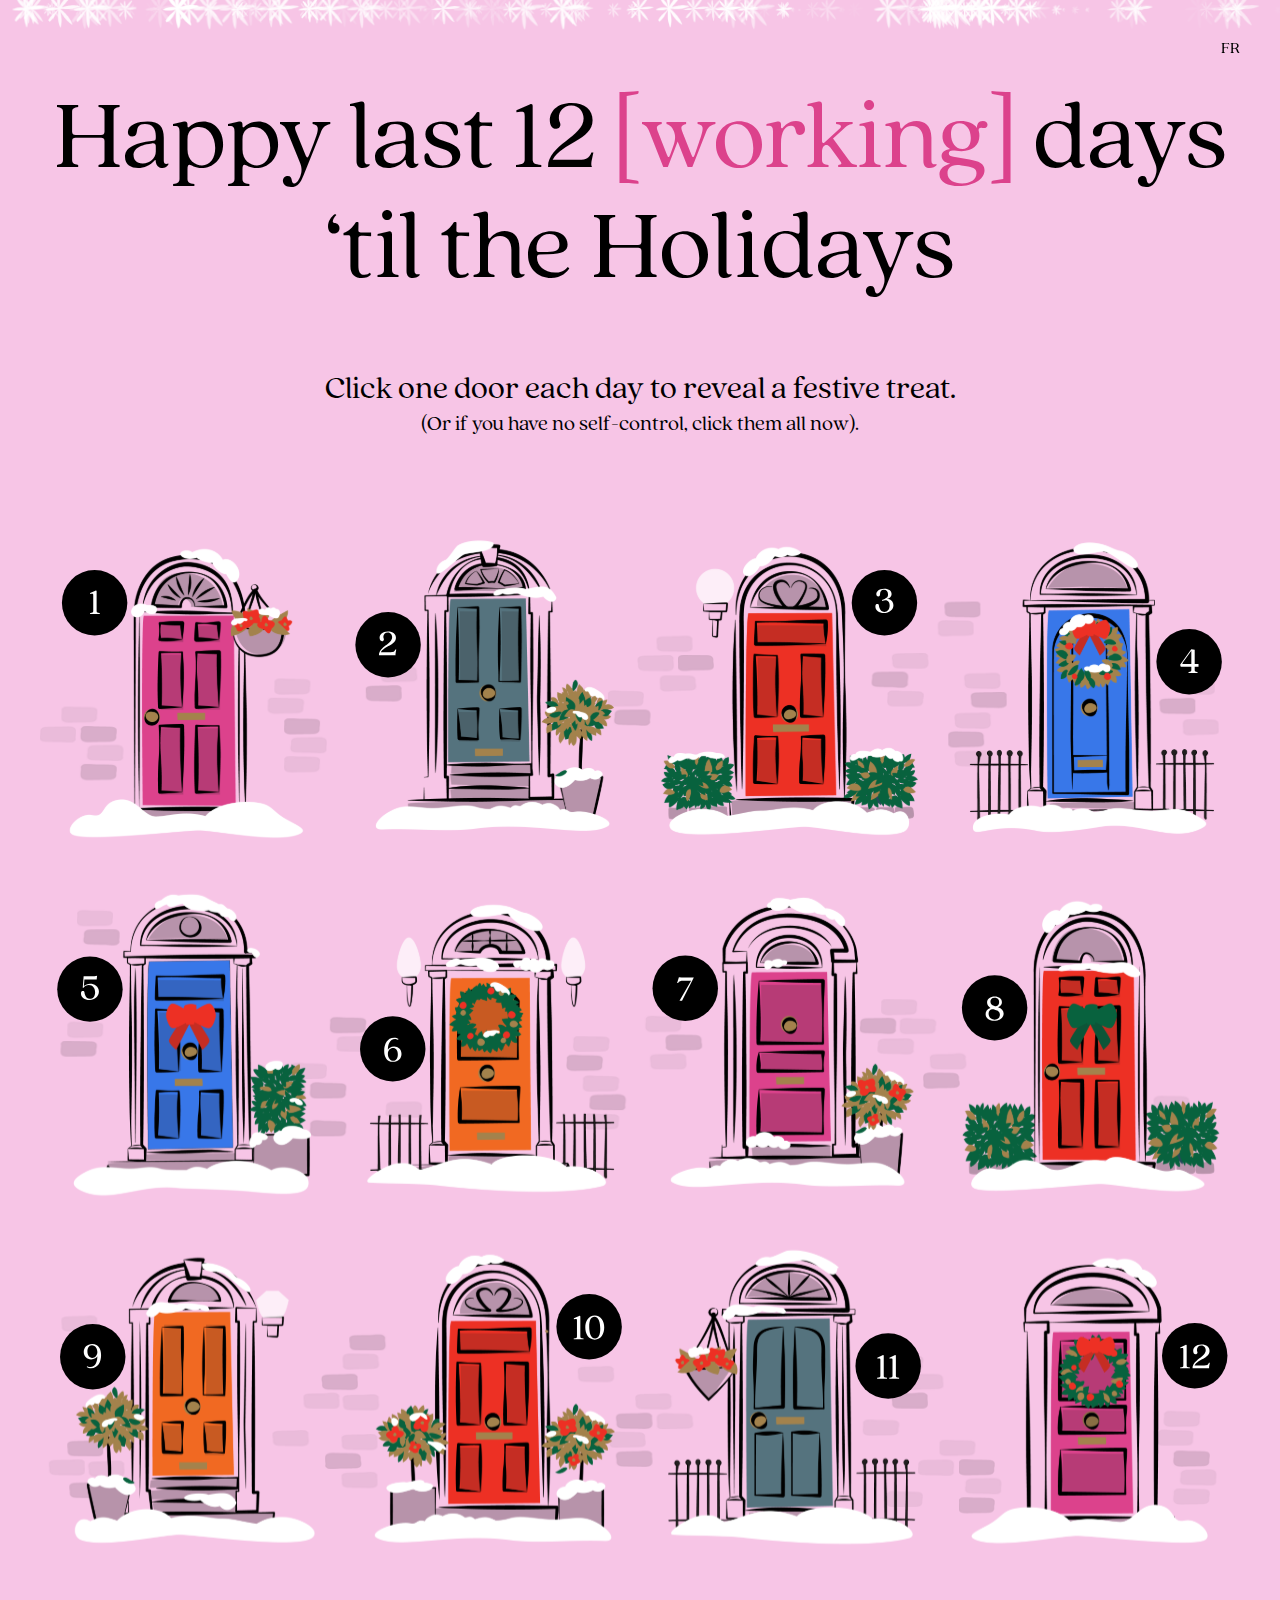
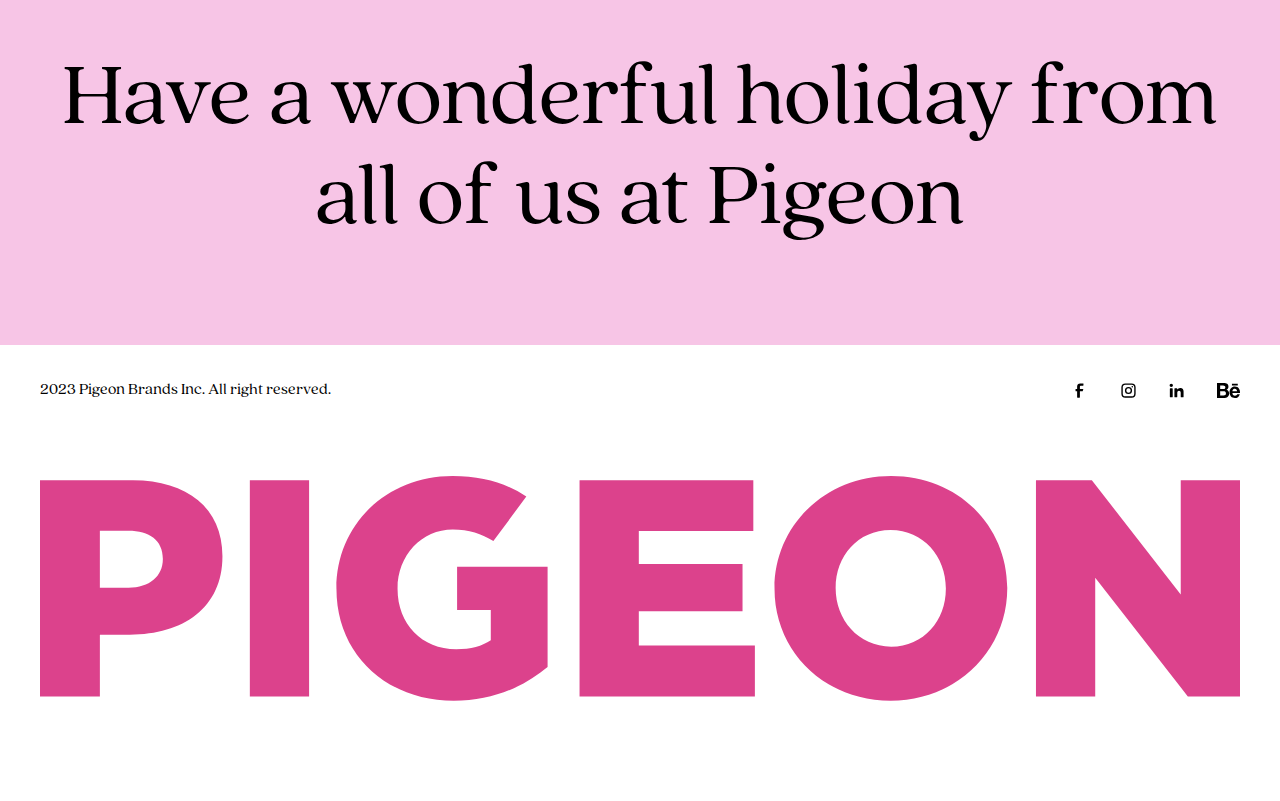
==== commit 2376a4bf: "adding snow" ====
--- a/index.html
+++ b/index.html
@@ -17,219 +17,202 @@
     <meta name="msapplication-config" content="./images/favicons/browserconfig.xml">
     <meta name="theme-color" content="#ffffff">
 
-    <link rel="canonical" href="https://https://www.pigeonbrands.com" />
+    <link rel="canonical" href="https://https://www.pigeonbrands.com/holidays/" />
     <link rel="stylesheet" href="./css/styles.css">
   </head>
   <body>
-
-<div class="snow"></div>
-  <div class="snow"></div>
-  <div class="snow"></div>
-  <div class="snow"></div>
-  <div class="snow"></div>
-  <div class="snow"></div>
-  <div class="snow"></div>
-  <div class="snow"></div>
-  <div class="snow"></div>
-  <div class="snow"></div>
-  <div class="snow"></div>
-  <div class="snow"></div>
-  <div class="snow"></div>
-  <div class="snow"></div>
-  <div class="snow"></div>
-  <div class="snow"></div>
-  <div class="snow"></div>
-  <div class="snow"></div>
-  <div class="snow"></div>
-  <div class="snow"></div>
-  <div class="snow"></div>
-  <div class="snow"></div>
-  <div class="snow"></div>
-  <div class="snow"></div>
-  <div class="snow"></div>
-  <div class="snow"></div>
-  <div class="snow"></div>
-  <div class="snow"></div>
-  <div class="snow"></div>
-  <div class="snow"></div>
-  <div class="snow"></div>
-  <div class="snow"></div>
-  <div class="snow"></div>
-  <div class="snow"></div>
-  <div class="snow"></div>
-  <div class="snow"></div>
-  <div class="snow"></div>
-  <div class="snow"></div>
-  <div class="snow"></div>
-  <div class="snow"></div>
-  <div class="snow"></div>
-  <div class="snow"></div>
-  <div class="snow"></div>
-  <div class="snow"></div>
-  <div class="snow"></div>
-  <div class="snow"></div>
-  <div class="snow"></div>
-  <div class="snow"></div>
-  <div class="snow"></div>
-  <div class="snow"></div>
-  <div class="snow"></div>
-  <div class="snow"></div>
-  <div class="snow"></div>
-  <div class="snow"></div>
-  <div class="snow"></div>
-  <div class="snow"></div>
-  <div class="snow"></div>
-  <div class="snow"></div>
-  <div class="snow"></div>
-  <div class="snow"></div>
-  <div class="snow"></div>
-  <div class="snow"></div>
-  <div class="snow"></div>
-  <div class="snow"></div>
-  <div class="snow"></div>
-  <div class="snow"></div>
-  <div class="snow"></div>
-  <div class="snow"></div>
-  <div class="snow"></div>
-  <div class="snow"></div>
-  <div class="snow"></div>
-  <div class="snow"></div>
-  <div class="snow"></div>
-  <div class="snow"></div>
-  <div class="snow"></div>
-  <div class="snow"></div>
-  <div class="snow"></div>
-  <div class="snow"></div>
-  <div class="snow"></div>
-  <div class="snow"></div>
-  <div class="snow"></div>
-  <div class="snow"></div>
-  <div class="snow"></div>
-  <div class="snow"></div>
-  <div class="snow"></div>
-  <div class="snow"></div>
-  <div class="snow"></div>
-  <div class="snow"></div>
-  <div class="snow"></div>
-  <div class="snow"></div>
-  <div class="snow"></div>
-  <div class="snow"></div>
-  <div class="snow"></div>
-  <div class="snow"></div>
-  <div class="snow"></div>
-  <div class="snow"></div>
-  <div class="snow"></div>
-  <div class="snow"></div>
-  <div class="snow"></div>
-  <div class="snow"></div>
-  <div class="snow"></div>
-  <div class="snow"></div>
-  <div class="snow"></div>
-  <div class="snow"></div>
-  <div class="snow"></div>
-  <div class="snow"></div>
-  <div class="snow"></div>
-  <div class="snow"></div>
-  <div class="snow"></div>
-  <div class="snow"></div>
-  <div class="snow"></div>
-  <div class="snow"></div>
-  <div class="snow"></div>
-  <div class="snow"></div>
-  <div class="snow"></div>
-  <div class="snow"></div>
-  <div class="snow"></div>
-  <div class="snow"></div>
-  <div class="snow"></div>
-  <div class="snow"></div>
-  <div class="snow"></div>
-  <div class="snow"></div>
-  <div class="snow"></div>
-  <div class="snow"></div>
-  <div class="snow"></div>
-  <div class="snow"></div>
-  <div class="snow"></div>
-  <div class="snow"></div>
-  <div class="snow"></div>
-  <div class="snow"></div>
-  <div class="snow"></div>
-  <div class="snow"></div>
-  <div class="snow"></div>
-  <div class="snow"></div>
-  <div class="snow"></div>
-  <div class="snow"></div>
-  <div class="snow"></div>
-  <div class="snow"></div>
-  <div class="snow"></div>
-  <div class="snow"></div>
-  <div class="snow"></div>
-  <div class="snow"></div>
-  <div class="snow"></div>
-  <div class="snow"></div>
-  <div class="snow"></div>
-  <div class="snow"></div>
-  <div class="snow"></div>
-  <div class="snow"></div>
-  <div class="snow"></div>
-  <div class="snow"></div>
-  <div class="snow"></div>
-  <div class="snow"></div>
-  <div class="snow"></div>
-  <div class="snow"></div>
-  <div class="snow"></div>
-  <div class="snow"></div>
-  <div class="snow"></div>
-  <div class="snow"></div>
-  <div class="snow"></div>
-  <div class="snow"></div>
-  <div class="snow"></div>
-  <div class="snow"></div>
-  <div class="snow"></div>
-  <div class="snow"></div>
-  <div class="snow"></div>
-  <div class="snow"></div>
-  <div class="snow"></div>
-  <div class="snow"></div>
-  <div class="snow"></div>
-  <div class="snow"></div>
-  <div class="snow"></div>
-  <div class="snow"></div>
-  <div class="snow"></div>
-  <div class="snow"></div>
-  <div class="snow"></div>
-  <div class="snow"></div>
-  <div class="snow"></div>
-  <div class="snow"></div>
-  <div class="snow"></div>
-  <div class="snow"></div>
-  <div class="snow"></div>
-  <div class="snow"></div>
-  <div class="snow"></div>
-  <div class="snow"></div>
-  <div class="snow"></div>
-  <div class="snow"></div>
-  <div class="snow"></div>
-  <div class="snow"></div>
-  <div class="snow"></div>
-  <div class="snow"></div>
-  <div class="snow"></div>
-  <div class="snow"></div>
-  <div class="snow"></div>
-  <div class="snow"></div>
-  <div class="snow"></div>
-  <div class="snow"></div>
-  <div class="snow"></div>
-  <div class="snow"></div>
-  <div class="snow"></div>
-  <div class="snow"></div>
-
+    <div class="snow"></div>
+    <div class="snow"></div>
+    <div class="snow"></div>
+    <div class="snow"></div>
+    <div class="snow"></div>
+    <div class="snow"></div>
+    <div class="snow"></div>
+    <div class="snow"></div>
+    <div class="snow"></div>
+    <div class="snow"></div>
+    <div class="snow"></div>
+    <div class="snow"></div>
+    <div class="snow"></div>
+    <div class="snow"></div>
+    <div class="snow"></div>
+    <div class="snow"></div>
+    <div class="snow"></div>
+    <div class="snow"></div>
+    <div class="snow"></div>
+    <div class="snow"></div>
+    <div class="snow"></div>
+    <div class="snow"></div>
+    <div class="snow"></div>
+    <div class="snow"></div>
+    <div class="snow"></div>
+    <div class="snow"></div>
+    <div class="snow"></div>
+    <div class="snow"></div>
+    <div class="snow"></div>
+    <div class="snow"></div>
+    <div class="snow"></div>
+    <div class="snow"></div>
+    <div class="snow"></div>
+    <div class="snow"></div>
+    <div class="snow"></div>
+    <div class="snow"></div>
+    <div class="snow"></div>
+    <div class="snow"></div>
+    <div class="snow"></div>
+    <div class="snow"></div>
+    <div class="snow no-mobile"></div>
+    <div class="snow no-mobile"></div>
+    <div class="snow no-mobile"></div>
+    <div class="snow no-mobile"></div>
+    <div class="snow no-mobile"></div>
+    <div class="snow no-mobile"></div>
+    <div class="snow no-mobile"></div>
+    <div class="snow no-mobile"></div>
+    <div class="snow no-mobile"></div>
+    <div class="snow no-mobile"></div>
+    <div class="snow no-mobile"></div>
+    <div class="snow no-mobile"></div>
+    <div class="snow no-mobile"></div>
+    <div class="snow no-mobile"></div>
+    <div class="snow no-mobile"></div>
+    <div class="snow no-mobile"></div>
+    <div class="snow no-mobile"></div>
+    <div class="snow no-mobile"></div>
+    <div class="snow no-mobile"></div>
+    <div class="snow no-mobile"></div>
+    <div class="snow no-mobile"></div>
+    <div class="snow no-mobile"></div>
+    <div class="snow no-mobile"></div>
+    <div class="snow no-mobile"></div>
+    <div class="snow no-mobile"></div>
+    <div class="snow no-mobile"></div>
+    <div class="snow no-mobile"></div>
+    <div class="snow no-mobile"></div>
+    <div class="snow no-mobile"></div>
+    <div class="snow no-mobile"></div>
+    <div class="snow no-mobile"></div>
+    <div class="snow no-mobile"></div>
+    <div class="snow no-mobile"></div>
+    <div class="snow no-mobile"></div>
+    <div class="snow no-mobile"></div>
+    <div class="snow no-mobile"></div>
+    <div class="snow no-mobile"></div>
+    <div class="snow no-mobile"></div>
+    <div class="snow no-mobile"></div>
+    <div class="snow no-mobile"></div>
+    <div class="snow no-mobile"></div>
+    <div class="snow no-mobile"></div>
+    <div class="snow no-mobile"></div>
+    <div class="snow no-mobile"></div>
+    <div class="snow no-mobile"></div>
+    <div class="snow no-mobile"></div>
+    <div class="snow no-mobile"></div>
+    <div class="snow no-mobile"></div>
+    <div class="snow no-mobile"></div>
+    <div class="snow no-mobile"></div>
+    <div class="snow no-mobile"></div>
+    <div class="snow no-mobile"></div>
+    <div class="snow no-mobile"></div>
+    <div class="snow no-mobile"></div>
+    <div class="snow no-mobile"></div>
+    <div class="snow no-mobile"></div>
+    <div class="snow no-mobile"></div>
+    <div class="snow no-mobile"></div>
+    <div class="snow no-mobile"></div>
+    <div class="snow no-mobile"></div>
+    <div class="snow no-mobile"></div>
+    <div class="snow no-mobile"></div>
+    <div class="snow no-mobile"></div>
+    <div class="snow no-mobile"></div>
+    <div class="snow no-mobile"></div>
+    <div class="snow no-mobile"></div>
+    <div class="snow no-mobile"></div>
+    <div class="snow no-mobile"></div>
+    <div class="snow no-mobile"></div>
+    <div class="snow no-mobile"></div>
+    <div class="snow no-mobile"></div>
+    <div class="snow no-mobile"></div>
+    <div class="snow no-mobile"></div>
+    <div class="snow no-mobile"></div>
+    <div class="snow no-mobile"></div>
+    <div class="snow no-mobile"></div>
+    <div class="snow no-mobile"></div>
+    <div class="snow no-mobile"></div>
+    <div class="snow no-mobile"></div>
+    <div class="snow no-mobile"></div>
+    <div class="snow no-mobile"></div>
+    <div class="snow no-mobile"></div>
+    <div class="snow no-mobile"></div>
+    <div class="snow no-mobile"></div>
+    <div class="snow no-mobile"></div>
+    <div class="snow no-mobile"></div>
+    <div class="snow no-mobile"></div>
+    <div class="snow no-mobile"></div>
+    <div class="snow no-mobile"></div>
+    <div class="snow no-mobile"></div>
+    <div class="snow no-mobile"></div>
+    <div class="snow no-mobile"></div>
+    <div class="snow no-mobile"></div>
+    <div class="snow no-mobile"></div>
+    <div class="snow no-mobile"></div>
+    <div class="snow no-mobile"></div>
+    <div class="snow no-mobile"></div>
+    <div class="snow no-mobile"></div>
+    <div class="snow no-mobile"></div>
+    <div class="snow no-mobile"></div>
+    <div class="snow no-mobile"></div>
+    <div class="snow no-mobile"></div>
+    <div class="snow no-mobile"></div>
+    <div class="snow no-mobile"></div>
+    <div class="snow no-mobile"></div>
+    <div class="snow no-mobile"></div>
+    <div class="snow no-mobile"></div>
+    <div class="snow no-mobile"></div>
+    <div class="snow no-mobile"></div>
+    <div class="snow no-mobile"></div>
+    <div class="snow no-mobile"></div>
+    <div class="snow no-mobile"></div>
+    <div class="snow no-mobile"></div>
+    <div class="snow no-mobile"></div>
+    <div class="snow no-mobile"></div>
+    <div class="snow no-mobile"></div>
+    <div class="snow no-mobile"></div>
+    <div class="snow no-mobile"></div>
+    <div class="snow no-mobile"></div>
+    <div class="snow no-mobile"></div>
+    <div class="snow no-mobile"></div>
+    <div class="snow no-mobile"></div>
+    <div class="snow no-mobile"></div>
+    <div class="snow no-mobile"></div>
+    <div class="snow no-mobile"></div>
+    <div class="snow no-mobile"></div>
+    <div class="snow no-mobile"></div>
+    <div class="snow no-mobile"></div>
+    <div class="snow no-mobile"></div>
+    <div class="snow no-mobile"></div>
+    <div class="snow no-mobile"></div>
+    <div class="snow no-mobile"></div>
+    <div class="snow no-mobile"></div>
+    <div class="snow no-mobile"></div>
+    <div class="snow no-mobile"></div>
+    <div class="snow no-mobile"></div>
+    <div class="snow no-mobile"></div>
+    <div class="snow no-mobile"></div>
+    <div class="snow no-mobile"></div>
+    <div class="snow no-mobile"></div>
+    <div class="snow no-mobile"></div>
+    <div class="snow no-mobile"></div>
+    <div class="snow no-mobile"></div>
+    <div class="snow no-mobile"></div>
+    <div class="snow no-mobile"></div>
+    <div class="snow no-mobile"></div>
+    <div class="snow no-mobile"></div>
+    <div class="snow no-mobile"></div>
+    <div class="snow no-mobile"></div>
+    <div class="snow no-mobile"></div>
 
     <a href="./fr.html" id="lang-toggle">FR</a>
-
-<!-- <div class="snow">
-      <div></div>
-      <div></div>
-    </div> -->
 
     <header id="site-header">
         <div class="container">
@@ -392,7 +375,7 @@
 
           <div class="modal-body">
             <h2>Gift Giving</h2>
-            <p>Need something for your office bestie that says it all? We got you. How about some printable candle labels created by office besties Tara and Dorota. It’s their kind of humour so take it with a grain of&nbsp;salt.</p>
+            <p>Need something for your office bestie that says it all? We got you. How about some printable candle labels created by office besties Tara and Dorota. It&rsquo;s their kind of humour so take it with a grain of&nbsp;salt.</p>
 
             <p class="secondary">Simply print this page and glue onto any candle or you can purchase these extra fancy labels through Avery.ca and have them&nbsp;printed.</p>
 
@@ -450,7 +433,7 @@
 
           <div class="modal-body">
             <h2>Holiday Table Inspiration</h2>
-            <p>You’ve got enough to think about and plan without worrying about entertaining. Luckily, we know some people. Here are some tips from our favourite organizing&nbsp;experts.</p>
+            <p>You&rsquo;ve got enough to think about and plan without worrying about entertaining. Luckily, we know some people. Here are some tips from our favourite organizing&nbsp;experts.</p>
 
             <div class="image">
               <img src="./images/door-5/door-5.jpg" alt="" />
@@ -479,7 +462,7 @@
 
           <div class="modal-body">
             <h2>Festive Recipes</h2>
-            <p>When we’re not celebrating with drinks, we’re celebrating with food. It’s what we do and we’re proud of it. Here are some holidays inspired recipes created by some of our clever&nbsp;partners.</p>
+            <p>When we&rsquo;re not celebrating with drinks, we&rsquo;re celebrating with food. It&rsquo;s what we do and we&rsquo;re proud of it. Here are some holidays inspired recipes created by some of our clever&nbsp;partners.</p>
 
             <div class="bg-door-6">
               <ul class="cta-container">
@@ -510,7 +493,7 @@
 
           <div class="modal-body">
             <h2>Pigeon Playlist</h2>
-            <p>Office music can be a hit or miss any time of year… especially this time of year. Amy has curated a holiday inspired playlist with a bit of help from the rest of us, that’s sure to be a&nbsp;hit.</p>
+            <p>Office music can be a hit or miss any time of year… especially this time of year. Amy has curated a holiday inspired playlist with a bit of help from the rest of us, that&rsquo;s sure to be a&nbsp;hit.</p>
 
             <div class="iframe">
               <iframe style="border-radius:12px" src="https://open.spotify.com/embed/artist/3t4Kyj8jIWqqvAEpsvdYO7?utm_source=generator" width="100%" height="152" frameBorder="0" allowfullscreen="" allow="autoplay; clipboard-write; encrypted-media; fullscreen; picture-in-picture" loading="lazy"></iframe>
@@ -569,7 +552,7 @@
 
           <div class="modal-body">
             <h2>Gift Wrapping</h2>
-            <p>Wrapping a golf club? Pair of woolly socks? We’ve embraced our inner Martha to help you wrap anything with anything, from newsprint to old fabric, while making it look cute and being&nbsp;sustainable!</p>
+            <p>Wrapping a golf club? Pair of woolly socks? We&rsquo;ve embraced our inner Martha to help you wrap anything with anything, from newsprint to old fabric, while making it look cute and being&nbsp;sustainable!</p>
 
             <div class="image">
               <img src="./images/door-9/door-9.jpg" alt="" />
@@ -604,7 +587,7 @@
             <p>Time to dial up the humour!
               Here are some holiday themed jokes to use around the dinner table, inspired by some of your favourite&nbsp;Pigeonites.</p>
 
-            <p class="secondary">We think we’re pretty funny, but we’ll let you be the&nbsp;judge.</p>
+            <p class="secondary">We think we&rsquo;re pretty funny, but we&rsquo;ll let you be the&nbsp;judge.</p>
 
             <div class="image">
               <img src="./images/door-10/door-10.jpg" alt="" />
@@ -638,7 +621,6 @@
             <p class="secondary">(Thomas was not harmed in the making of this&nbsp;screensaver)</p>
 
             <div class="image">
-              <!--<img src="./images/door-11/door-11.jpg" alt="" />-->
               <video width="100%" height="auto" autoplay muted loop poster="./images/door-11/door-11.jpg">
                 <source src="./images/door-11/pigeon-holiday-screensaver.mp4" type="video/mp4">
               </video>
@@ -671,9 +653,19 @@
 
             <p class="secondary">Feel free to use them for your email, or just for a&nbsp;laugh.</p>
 
-            <div class="image">
-              <img src="./images/door-12/door-12.png" alt="" />
-            </div>
+            <ul class="boxed-text-container">
+              <li>Hi! You&rsquo;ve reached my not-so-witty out-of-office reply, which was absolutely not written by Ryan Reynolds. Happy holidays and I look forward to connecting in the new&nbsp;year!</li>
+
+              <li>Hi there. I&rsquo;m out of the office with limited access to email, because I am limiting my access to email. Happy holidays and I look forward to connecting in the new&nbsp;year!</li>
+
+              <li>Guess who is available via email this week? Elroy, the friendly auto-reply bot! The owner of this inbox wishes you a happy holiday and joyous new&nbsp;year!</li>
+
+              <li>Hey there! So, the bad news is I'm out of office until the new year. The good news is that I'm out-of-office until the new year!! Happy holidays and I look forward to connecting&nbsp;soon.</li>
+
+              <li>I'm currently away on holiday. When I return, I'll give your email a solid read. Until then, I'm going to keep it here nice and safe in my inbox. Looking forward to connecting in the new&nbsp;year!</li>
+
+              <li>Hey there, I&rsquo;m out of office for the holidays. Wait a minute, why aren&rsquo;t you on holidays?! I hope this incites an autoreply from your email. See you in the new&nbsp;year!</li>
+            </ul>
 
             <ul class="cta-container">
               <li>
--- a/css/styles.css
+++ b/css/styles.css
@@ -1,3217 +1 @@
-:root {
-  --pigeon-pink: #DC428C;
-  --pigeon-light-pink: #F7C5E6;
-  --default-font: "Quincy CF - Regular";
-}
-
-@font-face {
-  font-family: "Quincy CF - Regular";
-  src: url(/fonts/QuincyCFRegular/font.woff2) format(woff2), url(/fonts/QuincyCFRegular/font.woff) format(woff);
-}
-* {
-  box-sizing: border-box;
-}
-
-.pigeon-pink {
-  color: var(--pigeon-pink);
-}
-
-html {
-  min-height: 100%;
-  width: 100%;
-  margin: 0;
-  padding: 0;
-  height: 100dvh;
-}
-
-body {
-  position: relative;
-  min-height: 100%;
-  width: 100%;
-  margin: 0;
-  padding: 0;
-  background-color: var(--pigeon-light-pink);
-  font-family: var(--default-font);
-}
-body.has-open-modal {
-  overflow: hidden;
-}
-
-.nowrap {
-  white-space: nowrap;
-}
-
-#lang-toggle {
-  position: absolute;
-  top: 40px;
-  right: 40px;
-  font-size: 16px;
-  text-decoration: none;
-  color: black;
-}
-
-.text-center {
-  text-align: center;
-}
-
-.container {
-  max-width: 1280px;
-  margin: auto;
-  padding: 20px 10px;
-}
-@media (min-width: 768px) {
-  .container {
-    padding-left: 40px;
-    padding-right: 40px;
-  }
-}
-
-#site-header {
-  text-align: center;
-}
-
-.snowflake {
-  color: #fff;
-  font-size: 1em;
-  font-family: Arial, sans-serif;
-  text-shadow: 0 0 5px #000;
-  opacity: 0.75;
-}
-
-@-webkit-keyframes snowflakes-fall {
-  0% {
-    top: -10%;
-  }
-  100% {
-    top: 100%;
-  }
-}
-@-webkit-keyframes snowflakes-shake {
-  0%, 100% {
-    -webkit-transform: translateX(0);
-    transform: translateX(0);
-  }
-  50% {
-    -webkit-transform: translateX(80px);
-    transform: translateX(80px);
-  }
-}
-@keyframes snowflakes-fall {
-  0% {
-    top: -10%;
-  }
-  100% {
-    top: 100%;
-  }
-}
-@keyframes snowflakes-shake {
-  0%, 100% {
-    transform: translateX(0);
-  }
-  50% {
-    transform: translateX(80px);
-  }
-}
-.snowflake {
-  position: fixed;
-  top: -10%;
-  z-index: 9999;
-  -webkit-user-select: none;
-  -moz-user-select: none;
-  -ms-user-select: none;
-  user-select: none;
-  cursor: default;
-  -webkit-animation-name: snowflakes-fall, snowflakes-shake;
-  -webkit-animation-duration: 10s, 3s;
-  -webkit-animation-timing-function: linear, ease-in-out;
-  -webkit-animation-iteration-count: infinite, infinite;
-  -webkit-animation-play-state: running, running;
-  animation-name: snowflakes-fall, snowflakes-shake;
-  animation-duration: 10s, 3s;
-  animation-timing-function: linear, ease-in-out;
-  animation-iteration-count: infinite, infinite;
-  animation-play-state: running, running;
-}
-
-.snowflake:nth-of-type(0) {
-  left: 1%;
-  -webkit-animation-delay: 0s, 0s;
-  animation-delay: 0s, 0s;
-}
-
-.snowflake:nth-of-type(1) {
-  left: 10%;
-  -webkit-animation-delay: 1s, 1s;
-  animation-delay: 1s, 1s;
-}
-
-.snowflake:nth-of-type(2) {
-  left: 20%;
-  -webkit-animation-delay: 6s, 0.5s;
-  animation-delay: 6s, 0.5s;
-}
-
-.snowflake:nth-of-type(3) {
-  left: 30%;
-  -webkit-animation-delay: 4s, 2s;
-  animation-delay: 4s, 2s;
-}
-
-.snowflake:nth-of-type(4) {
-  left: 40%;
-  -webkit-animation-delay: 2s, 2s;
-  animation-delay: 2s, 2s;
-}
-
-.snowflake:nth-of-type(5) {
-  left: 50%;
-  -webkit-animation-delay: 8s, 3s;
-  animation-delay: 8s, 3s;
-}
-
-.snowflake:nth-of-type(6) {
-  left: 60%;
-  -webkit-animation-delay: 6s, 2s;
-  animation-delay: 6s, 2s;
-}
-
-.snowflake:nth-of-type(7) {
-  left: 70%;
-  -webkit-animation-delay: 2.5s, 1s;
-  animation-delay: 2.5s, 1s;
-}
-
-.snowflake:nth-of-type(8) {
-  left: 80%;
-  -webkit-animation-delay: 1s, 0s;
-  animation-delay: 1s, 0s;
-}
-
-.snowflake:nth-of-type(9) {
-  left: 90%;
-  -webkit-animation-delay: 3s, 1.5s;
-  animation-delay: 3s, 1.5s;
-}
-
-.snowflake:nth-of-type(10) {
-  left: 25%;
-  -webkit-animation-delay: 2s, 0s;
-  animation-delay: 2s, 0s;
-}
-
-.snowflake:nth-of-type(11) {
-  left: 65%;
-  -webkit-animation-delay: 4s, 2.5s;
-  animation-delay: 4s, 2.5s;
-}
-
-h1, .h1 {
-  font-size: 50px;
-  line-height: 55px;
-  font-weight: 400;
-}
-@media (min-width: 768px) {
-  h1, .h1 {
-    font-size: 100px;
-    line-height: 110px;
-  }
-}
-
-.h1 + p {
-  font-size: 32px;
-  line-height: 1;
-}
-
-.h1 + p small {
-  font-size: 21px;
-}
-
-h2, .h2 {
-  font-size: 45px;
-  line-height: 50px;
-  font-weight: normal;
-}
-@media (min-width: 768px) {
-  h2, .h2 {
-    font-size: 90px;
-    line-height: 100px;
-  }
-}
-
-.grid {
-  display: grid;
-  grid-template-columns: repeat(2, 1fr);
-  background-image: url(/images/bg-bricks.png);
-  background-repeat: no-repeat;
-  background-position: center center;
-  background-size: cover;
-  margin-left: -10px;
-  margin-right: -10px;
-}
-@media (min-width: 768px) {
-  .grid {
-    grid-template-columns: repeat(3, 1fr);
-    margin-left: auto;
-    margin-right: auto;
-  }
-}
-@media (min-width: 1024px) {
-  .grid {
-    grid-template-columns: repeat(4, 1fr);
-  }
-}
-.grid button.door {
-  background-color: transparent;
-  border: 0;
-  cursor: pointer;
-  transition: transform 0.25s ease-in-out, opacity 0.25s ease-in-out;
-}
-.grid button.door:hover {
-  transform: scale(1.2);
-  opacity: 1 !important;
-}
-.grid:has(.door:hover) > .door {
-  opacity: 0.5;
-}
-
-.modal-container {
-  display: none;
-}
-.modal-container.active {
-  position: fixed;
-  display: table;
-  height: 100%;
-  width: 100%;
-  top: 0;
-  left: 0;
-  transform: scale(0);
-  z-index: 1;
-  transform: scaleY(0.01) scaleX(0);
-  animation: unfoldIn 1s cubic-bezier(0.165, 0.84, 0.44, 1) forwards;
-}
-.modal-container.active .modal-background .modal {
-  transform: scale(0);
-  animation: zoomIn 0.5s 0.8s cubic-bezier(0.165, 0.84, 0.44, 1) forwards;
-}
-.modal-container.active.out {
-  transform: scale(1);
-  animation: unfoldOut 1s 0.3s cubic-bezier(0.165, 0.84, 0.44, 1) forwards;
-}
-.modal-container.active.out .modal-background .modal {
-  animation: zoomOut 0.5s cubic-bezier(0.165, 0.84, 0.44, 1) forwards;
-}
-
-.modal {
-  position: relative;
-  display: inline-block;
-  max-height: 100vh;
-  overflow-y: auto;
-  overflow-x: hidden;
-  padding: 30px 40px;
-  max-width: 840px;
-  background-color: white;
-}
-@media (max-width: 767px) {
-  .modal {
-    min-height: 100%;
-  }
-}
-
-.modal-body {
-  padding: 0px 60px;
-}
-@media (max-width: 767px) {
-  .modal-body {
-    padding: 0;
-  }
-}
-.modal-body h2 {
-  font-size: 40px;
-  line-height: 45px;
-  margin: 0;
-}
-@media (min-width: 768px) {
-  .modal-body h2 {
-    font-size: 80px;
-    line-height: 90px;
-  }
-}
-.modal-body p {
-  font-size: 24px;
-}
-@media (min-width: 768px) {
-  .modal-body p {
-    font-size: 32px;
-  }
-}
-.modal-body p.secondary {
-  font-size: 16px;
-}
-@media (min-width: 768px) {
-  .modal-body p.secondary {
-    font-size: 24px;
-  }
-}
-
-.modal-footer {
-  margin-top: 40px;
-}
-
-.cta-container {
-  list-style: none;
-  margin: 40px auto;
-  padding-inline-start: 0;
-  display: flex;
-  flex-direction: column;
-  gap: 40px;
-  align-items: center;
-  justify-content: center;
-}
-.cta-container.--horizontal {
-  gap: 30px;
-}
-@media (min-width: 540px) {
-  .cta-container.--horizontal {
-    flex-direction: row;
-  }
-}
-
-.modal-container .modal-background {
-  display: table-cell;
-  background: rgba(0, 0, 0, 0.8);
-  background: rgba(220, 66, 140, 0.8);
-  text-align: center;
-  vertical-align: middle;
-}
-
-@keyframes unfoldIn {
-  0% {
-    transform: scaleY(0.005) scaleX(0);
-  }
-  50% {
-    transform: scaleY(0.005) scaleX(1);
-  }
-  100% {
-    transform: scaleY(1) scaleX(1);
-  }
-}
-@keyframes unfoldOut {
-  0% {
-    transform: scaleY(1) scaleX(1);
-  }
-  50% {
-    transform: scaleY(0.005) scaleX(1);
-  }
-  100% {
-    transform: scaleY(0.005) scaleX(0);
-  }
-}
-@keyframes zoomIn {
-  0% {
-    transform: scale(0);
-  }
-  100% {
-    transform: scale(1);
-  }
-}
-@keyframes zoomOut {
-  0% {
-    transform: scale(1);
-  }
-  100% {
-    transform: scale(0);
-  }
-}
-.btn-close-modal {
-  display: block;
-  height: 60px;
-  width: 58px;
-  background-image: url("data:image/svg+xml,%3Csvg xmlns='http://www.w3.org/2000/svg' width='56' height='58' fill='none'%3E%3Cpath stroke='%23000' d='M0-.5h33.768' transform='matrix(-.69172 .72216 -.69873 -.71538 39.45 16.873)'/%3E%3Cpath stroke='%23000' d='M0-.5h33.782' transform='matrix(.68465 .72887 -.70568 .70853 16.32 16.637)'/%3E%3Cpath stroke='%23000' d='M55.5 28.948c0 15.728-12.328 28.449-27.5 28.449S.5 44.676.5 28.948C.5 13.221 12.828.5 28 .5s27.5 12.721 27.5 28.448Z'/%3E%3C/svg%3E");
-  background-repeat: no-repeat;
-  background-size: 100%;
-  background-color: transparent;
-  border: 0;
-  cursor: pointer;
-  margin-left: auto;
-  margin-right: 0px;
-  transition: background-image 0.25s ease-in-out;
-}
-.btn-close-modal:hover {
-  background-image: url("data:image/svg+xml,%3Csvg xmlns='http://www.w3.org/2000/svg' width='56' height='58' fill='none'%3E%3Cpath stroke='%23DC428C' d='M0-.5h33.768' transform='matrix(-.69172 .72216 -.69873 -.71538 39.45 16.873)'/%3E%3Cpath stroke='%23DC428C' d='M0-.5h33.782' transform='matrix(.68465 .72887 -.70568 .70853 16.32 16.637)'/%3E%3Cpath stroke='%23DC428C' d='M55.5 28.948c0 15.728-12.328 28.449-27.5 28.449S.5 44.676.5 28.948C.5 13.221 12.828.5 28 .5s27.5 12.721 27.5 28.448Z'/%3E%3C/svg%3E");
-}
-
-.modal-footer-logo {
-  display: block;
-  height: 15px;
-  width: 88px;
-  background-image: url("data:image/svg+xml,%3Csvg xmlns='http://www.w3.org/2000/svg' width='88' height='16' fill='none'%3E%3Cpath fill='%23fff' d='M.925 1.185H7.54c3.869 0 6.375 1.875 6.375 5.048v.042c0 3.42-2.791 5.212-6.594 5.212H5.189v4.12H.925V1.186Zm6.308 7.17c1.493 0 2.439-.763 2.439-1.896v-.041c0-1.236-.946-1.875-2.462-1.875H5.187v3.811h2.044l.002.001Z'/%3E%3Cpath fill='%23000' d='M.925 1.185H7.54c3.869 0 6.375 1.875 6.375 5.048v.042c0 3.42-2.791 5.212-6.594 5.212H5.189v4.12H.925V1.186Zm6.308 7.17c1.493 0 2.439-.763 2.439-1.896v-.041c0-1.236-.946-1.875-2.462-1.875H5.187v3.811h2.044l.002.001Z'/%3E%3Cpath fill='%23fff' d='M20.384 1.185v14.423h-4.22V1.186h4.22Z'/%3E%3Cpath fill='%23000' d='M20.384 1.185v14.423h-4.22V1.186h4.22Z'/%3E%3Cpath fill='%23fff' d='M22.634 8.438v-.041c0-4.204 3.516-7.5 8.264-7.5 2.177 0 3.84.494 5.256 1.376l-2.347 2.97c-.839-.504-1.733-.781-2.886-.781-2.22 0-3.934 1.73-3.934 3.935v.041c0 2.35 1.736 4.018 4.176 4.018 1.055 0 1.846-.206 2.461-.597v-2.02h-2.4v-2.89h6.444v6.702c-1.626 1.277-3.868 2.246-6.68 2.246-4.791 0-8.352-3.09-8.352-7.459h-.002Z'/%3E%3Cpath fill='%23000' d='M22.634 8.438v-.041c0-4.204 3.516-7.5 8.264-7.5 2.177 0 3.84.494 5.256 1.376l-2.347 2.97c-.839-.504-1.733-.781-2.886-.781-2.22 0-3.934 1.73-3.934 3.935v.041c0 2.35 1.736 4.018 4.176 4.018 1.055 0 1.846-.206 2.461-.597v-2.02h-2.4v-2.89h6.444v6.702c-1.626 1.277-3.868 2.246-6.68 2.246-4.791 0-8.352-3.09-8.352-7.459h-.002Z'/%3E%3Cpath fill='%23fff' d='M39.918 1.185h12.374v3.38h-8.153v2.204h7.384v3.152H44.14v2.288h8.264v3.399H39.919V1.186Z'/%3E%3Cpath fill='%23000' d='M39.918 1.185h12.374v3.38h-8.153v2.204h7.384v3.152H44.14v2.288h8.264v3.399H39.919V1.186Z'/%3E%3Cpath fill='%23fff' d='M54.653 8.438v-.042c0-4.14 3.56-7.499 8.307-7.499s8.263 3.317 8.263 7.46v.04c0 4.141-3.56 7.5-8.307 7.5s-8.263-3.317-8.263-7.46Zm12.197 0v-.042c0-2.101-1.582-3.893-3.934-3.893-2.352 0-3.911 1.771-3.911 3.852v.041c0 2.08 1.604 3.894 3.955 3.894 2.33 0 3.89-1.772 3.89-3.852Z'/%3E%3Cpath fill='%23000' d='M54.653 8.438v-.042c0-4.14 3.56-7.499 8.307-7.499s8.263 3.317 8.263 7.46v.04c0 4.141-3.56 7.5-8.307 7.5s-8.263-3.317-8.263-7.46Zm12.197 0v-.042c0-2.101-1.582-3.893-3.934-3.893-2.352 0-3.911 1.771-3.911 3.852v.041c0 2.08 1.604 3.894 3.955 3.894 2.33 0 3.89-1.772 3.89-3.852Z'/%3E%3Cpath fill='%23fff' d='M73.473 1.186h3.978l6.33 7.623V1.186H88v14.422h-3.715l-6.593-7.912v7.912h-4.22V1.185Z'/%3E%3Cpath fill='%23000' d='M73.473 1.186h3.978l6.33 7.623V1.186H88v14.422h-3.715l-6.593-7.912v7.912h-4.22V1.185Z'/%3E%3C/svg%3E");
-  background-repeat: no-repeat;
-  background-size: contain;
-  margin-left: auto;
-  margin-right: 0px;
-  transition: background-image 0.25s ease-in-out;
-}
-.modal-footer-logo:hover {
-  background-image: url("data:image/svg+xml,%3Csvg xmlns='http://www.w3.org/2000/svg' width='88' height='16' fill='none'%3E%3Cpath fill='%23fff' d='M.925 1.185H7.54c3.869 0 6.375 1.875 6.375 5.048v.042c0 3.42-2.791 5.212-6.594 5.212H5.189v4.12H.925V1.186Zm6.308 7.17c1.493 0 2.439-.763 2.439-1.896v-.041c0-1.236-.946-1.875-2.462-1.875H5.187v3.811h2.044l.002.001Z'/%3E%3Cpath fill='%23DC428C' d='M.925 1.185H7.54c3.869 0 6.375 1.875 6.375 5.048v.042c0 3.42-2.791 5.212-6.594 5.212H5.189v4.12H.925V1.186Zm6.308 7.17c1.493 0 2.439-.763 2.439-1.896v-.041c0-1.236-.946-1.875-2.462-1.875H5.187v3.811h2.044l.002.001Z'/%3E%3Cpath fill='%23fff' d='M20.384 1.185v14.423h-4.22V1.186h4.22Z'/%3E%3Cpath fill='%23DC428C' d='M20.384 1.185v14.423h-4.22V1.186h4.22Z'/%3E%3Cpath fill='%23fff' d='M22.634 8.438v-.041c0-4.204 3.516-7.5 8.264-7.5 2.177 0 3.84.494 5.256 1.376l-2.347 2.97c-.839-.504-1.733-.781-2.886-.781-2.22 0-3.934 1.73-3.934 3.935v.041c0 2.35 1.736 4.018 4.176 4.018 1.055 0 1.846-.206 2.461-.597v-2.02h-2.4v-2.89h6.444v6.702c-1.626 1.277-3.868 2.246-6.68 2.246-4.791 0-8.352-3.09-8.352-7.459h-.002Z'/%3E%3Cpath fill='%23DC428C' d='M22.634 8.438v-.041c0-4.204 3.516-7.5 8.264-7.5 2.177 0 3.84.494 5.256 1.376l-2.347 2.97c-.839-.504-1.733-.781-2.886-.781-2.22 0-3.934 1.73-3.934 3.935v.041c0 2.35 1.736 4.018 4.176 4.018 1.055 0 1.846-.206 2.461-.597v-2.02h-2.4v-2.89h6.444v6.702c-1.626 1.277-3.868 2.246-6.68 2.246-4.791 0-8.352-3.09-8.352-7.459h-.002Z'/%3E%3Cpath fill='%23fff' d='M39.918 1.185h12.374v3.38h-8.153v2.204h7.384v3.152H44.14v2.288h8.264v3.399H39.919V1.186Z'/%3E%3Cpath fill='%23DC428C' d='M39.918 1.185h12.374v3.38h-8.153v2.204h7.384v3.152H44.14v2.288h8.264v3.399H39.919V1.186Z'/%3E%3Cpath fill='%23fff' d='M54.653 8.438v-.042c0-4.14 3.56-7.499 8.307-7.499s8.263 3.317 8.263 7.46v.04c0 4.141-3.56 7.5-8.307 7.5s-8.263-3.317-8.263-7.46Zm12.197 0v-.042c0-2.101-1.582-3.893-3.934-3.893-2.352 0-3.911 1.771-3.911 3.852v.041c0 2.08 1.604 3.894 3.955 3.894 2.33 0 3.89-1.772 3.89-3.852Z'/%3E%3Cpath fill='%23DC428C' d='M54.653 8.438v-.042c0-4.14 3.56-7.499 8.307-7.499s8.263 3.317 8.263 7.46v.04c0 4.141-3.56 7.5-8.307 7.5s-8.263-3.317-8.263-7.46Zm12.197 0v-.042c0-2.101-1.582-3.893-3.934-3.893-2.352 0-3.911 1.771-3.911 3.852v.041c0 2.08 1.604 3.894 3.955 3.894 2.33 0 3.89-1.772 3.89-3.852Z'/%3E%3Cpath fill='%23fff' d='M73.473 1.186h3.978l6.33 7.623V1.186H88v14.422h-3.715l-6.593-7.912v7.912h-4.22V1.185Z'/%3E%3Cpath fill='%23DC428C' d='M73.473 1.186h3.978l6.33 7.623V1.186H88v14.422h-3.715l-6.593-7.912v7.912h-4.22V1.185Z'/%3E%3C/svg%3E");
-}
-
-.btn {
-  display: inline-flex;
-  align-items: center;
-  justify-content: center;
-  padding: 9px 35px;
-  font-size: 18px;
-  color: var(--pigeon-pink);
-  border: 1px solid var(--pigeon-pink);
-  border-radius: 30px;
-  text-decoration: none;
-  transition: background-color 0.25s ease-in-out, color 0.25s ease-in-out;
-}
-.btn:hover {
-  background-color: var(--pigeon-pink);
-  color: #fff;
-}
-
-.image.--edge-to-edge {
-  margin-left: -100px;
-  margin-right: -100px;
-}
-@media (max-width: 767px) {
-  .image.--edge-to-edge {
-    margin-left: -40px;
-    margin-right: -40px;
-  }
-}
-.image img {
-  height: auto;
-  max-width: 100%;
-}
-
-.right-arrow {
-  display: block;
-  height: 80px;
-  width: 80px;
-  margin: auto;
-  background-image: url(/images/right-arrow.png);
-  background-repeat: no-repeat;
-  background-size: contain;
-  transition: background-image 0.25s ease-in-out, color 0.25s ease-in-out;
-}
-.right-arrow:hover {
-  background-image: url(/images/right-arrow-hover.png);
-}
-
-.bg-door-2 {
-  background-image: url(/images/door-2/door-2.png);
-  background-repeat: no-repeat;
-  background-size: 100%;
-  margin-left: -100px;
-  margin-right: -100px;
-  min-height: 420px;
-  display: flex;
-  align-content: center;
-}
-
-.bg-door-6 {
-  background-image: url(/images/door-6/door-6.png);
-  background-repeat: no-repeat;
-  background-size: 100%;
-  margin-left: -100px;
-  margin-right: -100px;
-  min-height: 207px;
-  display: flex;
-  align-content: center;
-}
-
-#site-footer {
-  background-color: white;
-  text-align: center;
-  padding-bottom: 80px;
-}
-#site-footer > .container {
-  padding-top: 20px;
-}
-
-#site-footer-top {
-  display: flex;
-  justify-content: space-between;
-  align-items: center;
-  flex-direction: column;
-  margin-bottom: 60px;
-}
-#site-footer-top ul {
-  margin-left: 0;
-  padding-left: 0;
-}
-@media (min-width: 768px) {
-  #site-footer-top {
-    flex-direction: row;
-  }
-}
-
-.social-ul {
-  list-style: none;
-  display: flex;
-  align-items: center;
-  gap: 30px;
-  color: black;
-}
-.social-ul a {
-  color: black;
-  background-repeat: no-repeat;
-  background-size: cover;
-  height: 19px;
-  width: 19px;
-  display: block;
-  transition: background-image 0.25s ease-in-out;
-}
-.social-ul a.social-facebook {
-  background-image: url("data:image/svg+xml,%3Csvg fill='none' xmlns='http://www.w3.org/2000/svg' viewBox='0 0 19 19'%3E%3Cpath d='M13.062 4.75h-2.375a.792.792 0 0 0-.791.792v2.375h3.166a.277.277 0 0 1 .27.364l-.586 1.742a.396.396 0 0 1-.372.269H9.896v5.937a.396.396 0 0 1-.396.396H7.52a.396.396 0 0 1-.395-.396v-5.937H5.937a.396.396 0 0 1-.396-.396V8.312c0-.218.178-.395.396-.395h1.188V5.542a3.167 3.167 0 0 1 3.166-3.167h2.771c.219 0 .396.177.396.396v1.583a.396.396 0 0 1-.396.396Z' fill='%23000'/%3E%3C/svg%3E");
-}
-.social-ul a.social-facebook:hover {
-  background-image: url("data:image/svg+xml,%3Csvg fill='none' xmlns='http://www.w3.org/2000/svg' viewBox='0 0 19 19'%3E%3Cpath d='M13.062 4.75h-2.375a.792.792 0 0 0-.791.792v2.375h3.166a.277.277 0 0 1 .27.364l-.586 1.742a.396.396 0 0 1-.372.269H9.896v5.937a.396.396 0 0 1-.396.396H7.52a.396.396 0 0 1-.395-.396v-5.937H5.937a.396.396 0 0 1-.396-.396V8.312c0-.218.178-.395.396-.395h1.188V5.542a3.167 3.167 0 0 1 3.166-3.167h2.771c.219 0 .396.177.396.396v1.583a.396.396 0 0 1-.396.396Z' fill='%23DC428C'/%3E%3C/svg%3E");
-}
-.social-ul a.social-linkedin {
-  background-image: url("data:image/svg+xml,%3Csvg fill='none' xmlns='http://www.w3.org/2000/svg' viewBox='0 0 19 19'%3E%3Cg clip-path='url(%23a)'%3E%3Cpath fill-rule='evenodd' clip-rule='evenodd' d='M4.134 16.361a.572.572 0 0 0 .572-.572V7.785a.572.572 0 0 0-.572-.572H2.42a.572.572 0 0 0-.572.572v8.004c0 .316.256.572.572.572h1.715ZM3.276 6.069a1.715 1.715 0 1 1 0-3.43 1.715 1.715 0 0 1 0 3.43Zm11.722 10.292a.572.572 0 0 0 .571-.572v-5.26a3.545 3.545 0 0 0-3.11-3.59 3.43 3.43 0 0 0-3.18 1.532v-.686a.572.572 0 0 0-.57-.572H6.992a.572.572 0 0 0-.572.572v8.004c0 .316.256.572.572.572h1.715a.572.572 0 0 0 .572-.572v-4.288a1.715 1.715 0 0 1 3.43 0v4.288c0 .316.256.572.572.572h1.716Z' fill='%23000'/%3E%3C/g%3E%3Cdefs%3E%3CclipPath id='a'%3E%3Cpath fill='%23fff' d='M0 0h19v19H0z'/%3E%3C/clipPath%3E%3C/defs%3E%3C/svg%3E");
-}
-.social-ul a.social-linkedin:hover {
-  background-image: url("data:image/svg+xml,%3Csvg fill='none' xmlns='http://www.w3.org/2000/svg' viewBox='0 0 19 19'%3E%3Cg clip-path='url(%23a)'%3E%3Cpath fill-rule='evenodd' clip-rule='evenodd' d='M4.134 16.361a.572.572 0 0 0 .572-.572V7.785a.572.572 0 0 0-.572-.572H2.42a.572.572 0 0 0-.572.572v8.004c0 .316.256.572.572.572h1.715ZM3.276 6.069a1.715 1.715 0 1 1 0-3.43 1.715 1.715 0 0 1 0 3.43Zm11.722 10.292a.572.572 0 0 0 .571-.572v-5.26a3.545 3.545 0 0 0-3.11-3.59 3.43 3.43 0 0 0-3.18 1.532v-.686a.572.572 0 0 0-.57-.572H6.992a.572.572 0 0 0-.572.572v8.004c0 .316.256.572.572.572h1.715a.572.572 0 0 0 .572-.572v-4.288a1.715 1.715 0 0 1 3.43 0v4.288c0 .316.256.572.572.572h1.716Z' fill='%23DC428C'/%3E%3C/g%3E%3Cdefs%3E%3CclipPath id='a'%3E%3Cpath fill='%23fff' d='M0 0h19v19H0z'/%3E%3C/clipPath%3E%3C/defs%3E%3C/svg%3E");
-}
-.social-ul a.social-instagram {
-  background-image: url("data:image/svg+xml,%3Csvg fill='none' xmlns='http://www.w3.org/2000/svg' viewBox='0 0 19 19'%3E%3Cpath fill-rule='evenodd' clip-rule='evenodd' d='M12.667 2.375H6.333a3.958 3.958 0 0 0-3.958 3.958v6.334a3.958 3.958 0 0 0 3.958 3.958h6.334a3.958 3.958 0 0 0 3.958-3.958V6.333a3.958 3.958 0 0 0-3.958-3.958Zm2.573 10.292a2.581 2.581 0 0 1-2.573 2.573H6.333a2.58 2.58 0 0 1-2.573-2.573V6.333A2.58 2.58 0 0 1 6.333 3.76h6.334a2.58 2.58 0 0 1 2.573 2.573v6.334ZM13.26 6.53a.792.792 0 1 0 0-1.583.792.792 0 0 0 0 1.583ZM9.5 5.938A3.563 3.563 0 1 0 13.063 9.5 3.555 3.555 0 0 0 9.5 5.937ZM7.323 9.5a2.177 2.177 0 1 0 4.354 0 2.177 2.177 0 0 0-4.354 0Z' fill='%23000'/%3E%3C/svg%3E");
-}
-.social-ul a.social-instagram:hover {
-  background-image: url("data:image/svg+xml,%3Csvg fill='none' xmlns='http://www.w3.org/2000/svg' viewBox='0 0 19 19'%3E%3Cpath fill-rule='evenodd' clip-rule='evenodd' d='M12.667 2.375H6.333a3.958 3.958 0 0 0-3.958 3.958v6.334a3.958 3.958 0 0 0 3.958 3.958h6.334a3.958 3.958 0 0 0 3.958-3.958V6.333a3.958 3.958 0 0 0-3.958-3.958Zm2.573 10.292a2.581 2.581 0 0 1-2.573 2.573H6.333a2.58 2.58 0 0 1-2.573-2.573V6.333A2.58 2.58 0 0 1 6.333 3.76h6.334a2.58 2.58 0 0 1 2.573 2.573v6.334ZM13.26 6.53a.792.792 0 1 0 0-1.583.792.792 0 0 0 0 1.583ZM9.5 5.938A3.563 3.563 0 1 0 13.063 9.5 3.555 3.555 0 0 0 9.5 5.937ZM7.323 9.5a2.177 2.177 0 1 0 4.354 0 2.177 2.177 0 0 0-4.354 0Z' fill='%23DC428C'/%3E%3C/svg%3E");
-}
-.social-ul a.social-behance {
-  background-image: url("data:image/svg+xml,%3Csvg fill='none' xmlns='http://www.w3.org/2000/svg' viewBox='0 0 23 15'%3E%3Cg clip-path='url(%23a)'%3E%3Cpath d='M6.811 0c.69 0 1.318.064 1.886.19.569.125 1.055.332 1.46.619s.719.669.943 1.145c.223.477.334 1.065.334 1.765 0 .756-.166 1.386-.497 1.89-.33.505-.821.918-1.47 1.24.893.266 1.558.732 1.998 1.397.44.665.66 1.467.66 2.406 0 .756-.143 1.411-.426 1.965a3.773 3.773 0 0 1-1.146 1.354 4.98 4.98 0 0 1-1.642.777A7.166 7.166 0 0 1 7.016 15H0V0h6.811Zm-.405 6.07c.568 0 1.034-.14 1.4-.419.365-.28.548-.735.546-1.365 0-.35-.06-.637-.182-.86a1.375 1.375 0 0 0-.487-.526 2.013 2.013 0 0 0-.699-.263 4.493 4.493 0 0 0-.822-.072H3.184v3.508l3.222-.002Zm.183 6.365c.3.002.6-.03.892-.094.284-.063.534-.168.75-.315a1.58 1.58 0 0 0 .518-.598c.127-.252.192-.575.192-.967 0-.77-.21-1.32-.628-1.648-.42-.33-.974-.494-1.663-.494H3.184v4.118l3.405-.002Zm9.54-.315c.431.435 1.054.652 1.865.652.581 0 1.081-.151 1.5-.452.42-.3.676-.62.77-.956h2.534c-.405 1.303-1.027 2.234-1.865 2.794-.838.56-1.852.84-3.041.84-.824 0-1.568-.136-2.23-.409a4.631 4.631 0 0 1-1.683-1.166 5.262 5.262 0 0 1-1.064-1.806 6.854 6.854 0 0 1-.374-2.31c0-.84.127-1.568.384-2.268.257-.7.623-1.306 1.095-1.817a5.148 5.148 0 0 1 1.693-1.208c.656-.293 1.383-.44 2.18-.44.892 0 1.669.178 2.332.536a4.704 4.704 0 0 1 1.632 1.439c.425.602.733 1.288.922 2.059.19.77.257 1.576.203 2.416h-7.561c.04.963.276 1.663.708 2.096Zm3.254-5.713c-.345-.392-.869-.588-1.572-.588-.46 0-.842.08-1.145.241a2.2 2.2 0 0 0-.73.599c-.182.238-.31.49-.384.756a3.506 3.506 0 0 0-.131.713h4.683c-.137-.754-.377-1.33-.721-1.721ZM14.928.761h5.85v1.682h-5.85V.76Z' fill='%23000'/%3E%3C/g%3E%3Cdefs%3E%3CclipPath id='a'%3E%3Cpath fill='%23fff' d='M0 0h23v15H0z'/%3E%3C/clipPath%3E%3C/defs%3E%3C/svg%3E");
-  height: 15px;
-  width: 23px;
-}
-.social-ul a.social-behance:hover {
-  background-image: url("data:image/svg+xml,%3Csvg fill='none' xmlns='http://www.w3.org/2000/svg' viewBox='0 0 23 15'%3E%3Cg clip-path='url(%23a)'%3E%3Cpath d='M6.811 0c.69 0 1.318.064 1.886.19.569.125 1.055.332 1.46.619s.719.669.943 1.145c.223.477.334 1.065.334 1.765 0 .756-.166 1.386-.497 1.89-.33.505-.821.918-1.47 1.24.893.266 1.558.732 1.998 1.397.44.665.66 1.467.66 2.406 0 .756-.143 1.411-.426 1.965a3.773 3.773 0 0 1-1.146 1.354 4.98 4.98 0 0 1-1.642.777A7.166 7.166 0 0 1 7.016 15H0V0h6.811Zm-.405 6.07c.568 0 1.034-.14 1.4-.419.365-.28.548-.735.546-1.365 0-.35-.06-.637-.182-.86a1.375 1.375 0 0 0-.487-.526 2.013 2.013 0 0 0-.699-.263 4.493 4.493 0 0 0-.822-.072H3.184v3.508l3.222-.002Zm.183 6.365c.3.002.6-.03.892-.094.284-.063.534-.168.75-.315a1.58 1.58 0 0 0 .518-.598c.127-.252.192-.575.192-.967 0-.77-.21-1.32-.628-1.648-.42-.33-.974-.494-1.663-.494H3.184v4.118l3.405-.002Zm9.54-.315c.431.435 1.054.652 1.865.652.581 0 1.081-.151 1.5-.452.42-.3.676-.62.77-.956h2.534c-.405 1.303-1.027 2.234-1.865 2.794-.838.56-1.852.84-3.041.84-.824 0-1.568-.136-2.23-.409a4.631 4.631 0 0 1-1.683-1.166 5.262 5.262 0 0 1-1.064-1.806 6.854 6.854 0 0 1-.374-2.31c0-.84.127-1.568.384-2.268.257-.7.623-1.306 1.095-1.817a5.148 5.148 0 0 1 1.693-1.208c.656-.293 1.383-.44 2.18-.44.892 0 1.669.178 2.332.536a4.704 4.704 0 0 1 1.632 1.439c.425.602.733 1.288.922 2.059.19.77.257 1.576.203 2.416h-7.561c.04.963.276 1.663.708 2.096Zm3.254-5.713c-.345-.392-.869-.588-1.572-.588-.46 0-.842.08-1.145.241a2.2 2.2 0 0 0-.73.599c-.182.238-.31.49-.384.756a3.506 3.506 0 0 0-.131.713h4.683c-.137-.754-.377-1.33-.721-1.721ZM14.928.761h5.85v1.682h-5.85V.76Z' fill='%23DC428C'/%3E%3C/g%3E%3Cdefs%3E%3CclipPath id='a'%3E%3Cpath fill='%23fff' d='M0 0h23v15H0z'/%3E%3C/clipPath%3E%3C/defs%3E%3C/svg%3E");
-}
-
-#site-footer-bottom svg {
-  display: block;
-  height: auto;
-  width: auto;
-  color: var(--pigeon-pink);
-  transition: color 0.25s ease-in-out;
-}
-#site-footer-bottom svg:hover {
-  color: black;
-}
-
-.snow {
-  position: fixed;
-  width: 10px;
-  height: 10px;
-  border-radius: 50%;
-  background-image: url("../images/snowflake.png");
-  height: 40px;
-  width: 40px;
-  background-size: cover;
-}
-.snow:nth-child(1) {
-  opacity: 0.794;
-  transform: translate(79.3232vw, -10px) scale(0.7666);
-  animation: fall-1 22s -23s linear infinite;
-}
-@keyframes fall-1 {
-  60.916% {
-    transform: translate(83.0929vw, 60.916vh) scale(0.7666) rotate(0deg);
-  }
-  to {
-    transform: translate(81.20805vw, 100vh) scale(0.7666) rotate(360deg);
-  }
-}
-.snow:nth-child(2) {
-  opacity: 0.5501;
-  transform: translate(17.784vw, -10px) scale(0.5161);
-  animation: fall-2 27s -14s linear infinite;
-}
-@keyframes fall-2 {
-  48.168% {
-    transform: translate(25.8833vw, 48.168vh) scale(0.5161) rotate(0deg);
-  }
-  to {
-    transform: translate(21.83365vw, 100vh) scale(0.5161) rotate(360deg);
-  }
-}
-.snow:nth-child(3) {
-  opacity: 0.8098;
-  transform: translate(24.6763vw, -10px) scale(0.0827);
-  animation: fall-3 30s -27s linear infinite;
-}
-@keyframes fall-3 {
-  75.912% {
-    transform: translate(21.1082vw, 75.912vh) scale(0.0827) rotate(0deg);
-  }
-  to {
-    transform: translate(22.89225vw, 100vh) scale(0.0827) rotate(360deg);
-  }
-}
-.snow:nth-child(4) {
-  opacity: 0.2572;
-  transform: translate(14.4804vw, -10px) scale(0.3115);
-  animation: fall-4 25s -5s linear infinite;
-}
-@keyframes fall-4 {
-  43.973% {
-    transform: translate(20.2283vw, 43.973vh) scale(0.3115) rotate(0deg);
-  }
-  to {
-    transform: translate(17.35435vw, 100vh) scale(0.3115) rotate(360deg);
-  }
-}
-.snow:nth-child(5) {
-  opacity: 0.0888;
-  transform: translate(0.5848vw, -10px) scale(0.3622);
-  animation: fall-5 29s -19s linear infinite;
-}
-@keyframes fall-5 {
-  73.697% {
-    transform: translate(-0.3018vw, 73.697vh) scale(0.3622) rotate(0deg);
-  }
-  to {
-    transform: translate(0.1415vw, 100vh) scale(0.3622) rotate(360deg);
-  }
-}
-.snow:nth-child(6) {
-  opacity: 0.7407;
-  transform: translate(0.3583vw, -10px) scale(0.3674);
-  animation: fall-6 12s -5s linear infinite;
-}
-@keyframes fall-6 {
-  76.704% {
-    transform: translate(-4.7216vw, 76.704vh) scale(0.3674) rotate(0deg);
-  }
-  to {
-    transform: translate(-2.18165vw, 100vh) scale(0.3674) rotate(360deg);
-  }
-}
-.snow:nth-child(7) {
-  opacity: 0.4543;
-  transform: translate(66.8571vw, -10px) scale(0.265);
-  animation: fall-7 30s -6s linear infinite;
-}
-@keyframes fall-7 {
-  75.973% {
-    transform: translate(66.5255vw, 75.973vh) scale(0.265) rotate(0deg);
-  }
-  to {
-    transform: translate(66.6913vw, 100vh) scale(0.265) rotate(360deg);
-  }
-}
-.snow:nth-child(8) {
-  opacity: 0.9537;
-  transform: translate(48.1904vw, -10px) scale(0.0487);
-  animation: fall-8 14s -6s linear infinite;
-}
-@keyframes fall-8 {
-  39.868% {
-    transform: translate(48.7458vw, 39.868vh) scale(0.0487) rotate(0deg);
-  }
-  to {
-    transform: translate(48.4681vw, 100vh) scale(0.0487) rotate(360deg);
-  }
-}
-.snow:nth-child(9) {
-  opacity: 0.3449;
-  transform: translate(89.9048vw, -10px) scale(0.6037);
-  animation: fall-9 25s -16s linear infinite;
-}
-@keyframes fall-9 {
-  66.229% {
-    transform: translate(87.7398vw, 66.229vh) scale(0.6037) rotate(0deg);
-  }
-  to {
-    transform: translate(88.8223vw, 100vh) scale(0.6037) rotate(360deg);
-  }
-}
-.snow:nth-child(10) {
-  opacity: 0.2241;
-  transform: translate(31.7115vw, -10px) scale(0.6554);
-  animation: fall-10 19s -25s linear infinite;
-}
-@keyframes fall-10 {
-  37.631% {
-    transform: translate(37.142vw, 37.631vh) scale(0.6554) rotate(0deg);
-  }
-  to {
-    transform: translate(34.42675vw, 100vh) scale(0.6554) rotate(360deg);
-  }
-}
-.snow:nth-child(11) {
-  opacity: 0.0183;
-  transform: translate(93.3427vw, -10px) scale(0.5286);
-  animation: fall-11 27s -4s linear infinite;
-}
-@keyframes fall-11 {
-  63.644% {
-    transform: translate(98.6215vw, 63.644vh) scale(0.5286) rotate(0deg);
-  }
-  to {
-    transform: translate(95.9821vw, 100vh) scale(0.5286) rotate(360deg);
-  }
-}
-.snow:nth-child(12) {
-  opacity: 0.6547;
-  transform: translate(97.1333vw, -10px) scale(0.3312);
-  animation: fall-12 12s -10s linear infinite;
-}
-@keyframes fall-12 {
-  52.454% {
-    transform: translate(103.6136vw, 52.454vh) scale(0.3312) rotate(0deg);
-  }
-  to {
-    transform: translate(100.37345vw, 100vh) scale(0.3312) rotate(360deg);
-  }
-}
-.snow:nth-child(13) {
-  opacity: 0.5388;
-  transform: translate(35.4152vw, -10px) scale(0.5698);
-  animation: fall-13 11s -10s linear infinite;
-}
-@keyframes fall-13 {
-  32.325% {
-    transform: translate(33.1838vw, 32.325vh) scale(0.5698) rotate(0deg);
-  }
-  to {
-    transform: translate(34.2995vw, 100vh) scale(0.5698) rotate(360deg);
-  }
-}
-.snow:nth-child(14) {
-  opacity: 0.9727;
-  transform: translate(3.3588vw, -10px) scale(0.3927);
-  animation: fall-14 22s -13s linear infinite;
-}
-@keyframes fall-14 {
-  69.51% {
-    transform: translate(5.9688vw, 69.51vh) scale(0.3927) rotate(0deg);
-  }
-  to {
-    transform: translate(4.6638vw, 100vh) scale(0.3927) rotate(360deg);
-  }
-}
-.snow:nth-child(15) {
-  opacity: 0.2567;
-  transform: translate(4.0106vw, -10px) scale(0.4916);
-  animation: fall-15 23s -7s linear infinite;
-}
-@keyframes fall-15 {
-  58.658% {
-    transform: translate(4.0506vw, 58.658vh) scale(0.4916) rotate(0deg);
-  }
-  to {
-    transform: translate(4.0306vw, 100vh) scale(0.4916) rotate(360deg);
-  }
-}
-.snow:nth-child(16) {
-  opacity: 0.2388;
-  transform: translate(87.227vw, -10px) scale(0.2648);
-  animation: fall-16 26s -28s linear infinite;
-}
-@keyframes fall-16 {
-  62.436% {
-    transform: translate(89.5452vw, 62.436vh) scale(0.2648) rotate(0deg);
-  }
-  to {
-    transform: translate(88.3861vw, 100vh) scale(0.2648) rotate(360deg);
-  }
-}
-.snow:nth-child(17) {
-  opacity: 0.4185;
-  transform: translate(54.1791vw, -10px) scale(0.9198);
-  animation: fall-17 20s -17s linear infinite;
-}
-@keyframes fall-17 {
-  70.399% {
-    transform: translate(57.2168vw, 70.399vh) scale(0.9198) rotate(0deg);
-  }
-  to {
-    transform: translate(55.69795vw, 100vh) scale(0.9198) rotate(360deg);
-  }
-}
-.snow:nth-child(18) {
-  opacity: 0.3706;
-  transform: translate(6.3337vw, -10px) scale(0.1141);
-  animation: fall-18 26s -25s linear infinite;
-}
-@keyframes fall-18 {
-  59.007% {
-    transform: translate(12.8256vw, 59.007vh) scale(0.1141) rotate(0deg);
-  }
-  to {
-    transform: translate(9.57965vw, 100vh) scale(0.1141) rotate(360deg);
-  }
-}
-.snow:nth-child(19) {
-  opacity: 0.186;
-  transform: translate(0.8114vw, -10px) scale(0.3046);
-  animation: fall-19 15s -10s linear infinite;
-}
-@keyframes fall-19 {
-  57.662% {
-    transform: translate(-0.4587vw, 57.662vh) scale(0.3046) rotate(0deg);
-  }
-  to {
-    transform: translate(0.17635vw, 100vh) scale(0.3046) rotate(360deg);
-  }
-}
-.snow:nth-child(20) {
-  opacity: 0.6488;
-  transform: translate(86.2138vw, -10px) scale(0.849);
-  animation: fall-20 27s -19s linear infinite;
-}
-@keyframes fall-20 {
-  31.728% {
-    transform: translate(79.7428vw, 31.728vh) scale(0.849) rotate(0deg);
-  }
-  to {
-    transform: translate(82.9783vw, 100vh) scale(0.849) rotate(360deg);
-  }
-}
-.snow:nth-child(21) {
-  opacity: 0.9252;
-  transform: translate(74.8304vw, -10px) scale(0.3264);
-  animation: fall-21 23s -4s linear infinite;
-}
-@keyframes fall-21 {
-  43.998% {
-    transform: translate(68.3012vw, 43.998vh) scale(0.3264) rotate(0deg);
-  }
-  to {
-    transform: translate(71.5658vw, 100vh) scale(0.3264) rotate(360deg);
-  }
-}
-.snow:nth-child(22) {
-  opacity: 0.2332;
-  transform: translate(76.5459vw, -10px) scale(0.6628);
-  animation: fall-22 21s -17s linear infinite;
-}
-@keyframes fall-22 {
-  45.75% {
-    transform: translate(68.1403vw, 45.75vh) scale(0.6628) rotate(0deg);
-  }
-  to {
-    transform: translate(72.3431vw, 100vh) scale(0.6628) rotate(360deg);
-  }
-}
-.snow:nth-child(23) {
-  opacity: 0.7247;
-  transform: translate(53.0697vw, -10px) scale(0.0632);
-  animation: fall-23 27s -18s linear infinite;
-}
-@keyframes fall-23 {
-  47.605% {
-    transform: translate(43.7132vw, 47.605vh) scale(0.0632) rotate(0deg);
-  }
-  to {
-    transform: translate(48.39145vw, 100vh) scale(0.0632) rotate(360deg);
-  }
-}
-.snow:nth-child(24) {
-  opacity: 0.0065;
-  transform: translate(16.0784vw, -10px) scale(0.6613);
-  animation: fall-24 15s -17s linear infinite;
-}
-@keyframes fall-24 {
-  63.245% {
-    transform: translate(8.6736vw, 63.245vh) scale(0.6613) rotate(0deg);
-  }
-  to {
-    transform: translate(12.376vw, 100vh) scale(0.6613) rotate(360deg);
-  }
-}
-.snow:nth-child(25) {
-  opacity: 0.8493;
-  transform: translate(64.6078vw, -10px) scale(0.402);
-  animation: fall-25 14s -14s linear infinite;
-}
-@keyframes fall-25 {
-  30.093% {
-    transform: translate(70.648vw, 30.093vh) scale(0.402) rotate(0deg);
-  }
-  to {
-    transform: translate(67.6279vw, 100vh) scale(0.402) rotate(360deg);
-  }
-}
-.snow:nth-child(26) {
-  opacity: 0.3559;
-  transform: translate(91.6536vw, -10px) scale(0.505);
-  animation: fall-26 22s -9s linear infinite;
-}
-@keyframes fall-26 {
-  74.028% {
-    transform: translate(87.4195vw, 74.028vh) scale(0.505) rotate(0deg);
-  }
-  to {
-    transform: translate(89.53655vw, 100vh) scale(0.505) rotate(360deg);
-  }
-}
-.snow:nth-child(27) {
-  opacity: 0.1828;
-  transform: translate(53.5419vw, -10px) scale(0.5461);
-  animation: fall-27 12s -22s linear infinite;
-}
-@keyframes fall-27 {
-  74.324% {
-    transform: translate(50.5416vw, 74.324vh) scale(0.5461) rotate(0deg);
-  }
-  to {
-    transform: translate(52.04175vw, 100vh) scale(0.5461) rotate(360deg);
-  }
-}
-.snow:nth-child(28) {
-  opacity: 0.7302;
-  transform: translate(82.9947vw, -10px) scale(0.2975);
-  animation: fall-28 18s -14s linear infinite;
-}
-@keyframes fall-28 {
-  38.69% {
-    transform: translate(91.5992vw, 38.69vh) scale(0.2975) rotate(0deg);
-  }
-  to {
-    transform: translate(87.29695vw, 100vh) scale(0.2975) rotate(360deg);
-  }
-}
-.snow:nth-child(29) {
-  opacity: 0.9045;
-  transform: translate(89.1803vw, -10px) scale(0.4666);
-  animation: fall-29 30s -20s linear infinite;
-}
-@keyframes fall-29 {
-  51.892% {
-    transform: translate(87.1848vw, 51.892vh) scale(0.4666) rotate(0deg);
-  }
-  to {
-    transform: translate(88.18255vw, 100vh) scale(0.4666) rotate(360deg);
-  }
-}
-.snow:nth-child(30) {
-  opacity: 0.8917;
-  transform: translate(4.7461vw, -10px) scale(0.2942);
-  animation: fall-30 15s -6s linear infinite;
-}
-@keyframes fall-30 {
-  47.265% {
-    transform: translate(-4.8321vw, 47.265vh) scale(0.2942) rotate(0deg);
-  }
-  to {
-    transform: translate(-0.043vw, 100vh) scale(0.2942) rotate(360deg);
-  }
-}
-.snow:nth-child(31) {
-  opacity: 0.407;
-  transform: translate(50.0933vw, -10px) scale(0.8085);
-  animation: fall-31 14s -9s linear infinite;
-}
-@keyframes fall-31 {
-  49.852% {
-    transform: translate(45.9084vw, 49.852vh) scale(0.8085) rotate(0deg);
-  }
-  to {
-    transform: translate(48.00085vw, 100vh) scale(0.8085) rotate(360deg);
-  }
-}
-.snow:nth-child(32) {
-  opacity: 0.7943;
-  transform: translate(64.6673vw, -10px) scale(0.8544);
-  animation: fall-32 26s -18s linear infinite;
-}
-@keyframes fall-32 {
-  31.432% {
-    transform: translate(59.9346vw, 31.432vh) scale(0.8544) rotate(0deg);
-  }
-  to {
-    transform: translate(62.30095vw, 100vh) scale(0.8544) rotate(360deg);
-  }
-}
-.snow:nth-child(33) {
-  opacity: 0.0951;
-  transform: translate(20.147vw, -10px) scale(0.6589);
-  animation: fall-33 13s -17s linear infinite;
-}
-@keyframes fall-33 {
-  57.996% {
-    transform: translate(20.6172vw, 57.996vh) scale(0.6589) rotate(0deg);
-  }
-  to {
-    transform: translate(20.3821vw, 100vh) scale(0.6589) rotate(360deg);
-  }
-}
-.snow:nth-child(34) {
-  opacity: 0.0876;
-  transform: translate(40.8535vw, -10px) scale(0.4545);
-  animation: fall-34 19s -26s linear infinite;
-}
-@keyframes fall-34 {
-  77.06% {
-    transform: translate(39.269vw, 77.06vh) scale(0.4545) rotate(0deg);
-  }
-  to {
-    transform: translate(40.06125vw, 100vh) scale(0.4545) rotate(360deg);
-  }
-}
-.snow:nth-child(35) {
-  opacity: 0.3561;
-  transform: translate(41.5913vw, -10px) scale(0.9301);
-  animation: fall-35 18s -11s linear infinite;
-}
-@keyframes fall-35 {
-  39.705% {
-    transform: translate(32.1626vw, 39.705vh) scale(0.9301) rotate(0deg);
-  }
-  to {
-    transform: translate(36.87695vw, 100vh) scale(0.9301) rotate(360deg);
-  }
-}
-.snow:nth-child(36) {
-  opacity: 0.0162;
-  transform: translate(34.1378vw, -10px) scale(0.7966);
-  animation: fall-36 24s -9s linear infinite;
-}
-@keyframes fall-36 {
-  50.405% {
-    transform: translate(31.9414vw, 50.405vh) scale(0.7966) rotate(0deg);
-  }
-  to {
-    transform: translate(33.0396vw, 100vh) scale(0.7966) rotate(360deg);
-  }
-}
-.snow:nth-child(37) {
-  opacity: 0.3272;
-  transform: translate(85.1032vw, -10px) scale(0.4642);
-  animation: fall-37 10s -1s linear infinite;
-}
-@keyframes fall-37 {
-  44.761% {
-    transform: translate(75.7715vw, 44.761vh) scale(0.4642) rotate(0deg);
-  }
-  to {
-    transform: translate(80.43735vw, 100vh) scale(0.4642) rotate(360deg);
-  }
-}
-.snow:nth-child(38) {
-  opacity: 0.8609;
-  transform: translate(23.2872vw, -10px) scale(0.4938);
-  animation: fall-38 10s -24s linear infinite;
-}
-@keyframes fall-38 {
-  47.194% {
-    transform: translate(27.6509vw, 47.194vh) scale(0.4938) rotate(0deg);
-  }
-  to {
-    transform: translate(25.46905vw, 100vh) scale(0.4938) rotate(360deg);
-  }
-}
-.snow:nth-child(39) {
-  opacity: 0.5392;
-  transform: translate(97.0392vw, -10px) scale(0.4589);
-  animation: fall-39 30s -4s linear infinite;
-}
-@keyframes fall-39 {
-  51.702% {
-    transform: translate(103.9066vw, 51.702vh) scale(0.4589) rotate(0deg);
-  }
-  to {
-    transform: translate(100.4729vw, 100vh) scale(0.4589) rotate(360deg);
-  }
-}
-.snow:nth-child(40) {
-  opacity: 0.9725;
-  transform: translate(22.884vw, -10px) scale(0.6361);
-  animation: fall-40 19s -1s linear infinite;
-}
-@keyframes fall-40 {
-  63.188% {
-    transform: translate(30.1685vw, 63.188vh) scale(0.6361) rotate(0deg);
-  }
-  to {
-    transform: translate(26.52625vw, 100vh) scale(0.6361) rotate(360deg);
-  }
-}
-.snow:nth-child(41) {
-  opacity: 0.3353;
-  transform: translate(99.5754vw, -10px) scale(0.2924);
-  animation: fall-41 19s -6s linear infinite;
-}
-@keyframes fall-41 {
-  55.248% {
-    transform: translate(108.5267vw, 55.248vh) scale(0.2924) rotate(0deg);
-  }
-  to {
-    transform: translate(104.05105vw, 100vh) scale(0.2924) rotate(360deg);
-  }
-}
-.snow:nth-child(42) {
-  opacity: 0.4967;
-  transform: translate(15.0343vw, -10px) scale(0.7384);
-  animation: fall-42 22s -20s linear infinite;
-}
-@keyframes fall-42 {
-  64.436% {
-    transform: translate(21.3586vw, 64.436vh) scale(0.7384) rotate(0deg);
-  }
-  to {
-    transform: translate(18.19645vw, 100vh) scale(0.7384) rotate(360deg);
-  }
-}
-.snow:nth-child(43) {
-  opacity: 0.5105;
-  transform: translate(68.6625vw, -10px) scale(0.4574);
-  animation: fall-43 22s -7s linear infinite;
-}
-@keyframes fall-43 {
-  33.362% {
-    transform: translate(63.756vw, 33.362vh) scale(0.4574) rotate(0deg);
-  }
-  to {
-    transform: translate(66.20925vw, 100vh) scale(0.4574) rotate(360deg);
-  }
-}
-.snow:nth-child(44) {
-  opacity: 0.8628;
-  transform: translate(53.9384vw, -10px) scale(0.2354);
-  animation: fall-44 27s -15s linear infinite;
-}
-@keyframes fall-44 {
-  55.933% {
-    transform: translate(58.0322vw, 55.933vh) scale(0.2354) rotate(0deg);
-  }
-  to {
-    transform: translate(55.9853vw, 100vh) scale(0.2354) rotate(360deg);
-  }
-}
-.snow:nth-child(45) {
-  opacity: 0.7571;
-  transform: translate(7.6221vw, -10px) scale(0.2071);
-  animation: fall-45 30s -2s linear infinite;
-}
-@keyframes fall-45 {
-  45.85% {
-    transform: translate(0.2526vw, 45.85vh) scale(0.2071) rotate(0deg);
-  }
-  to {
-    transform: translate(3.93735vw, 100vh) scale(0.2071) rotate(360deg);
-  }
-}
-.snow:nth-child(46) {
-  opacity: 0.5529;
-  transform: translate(88.2543vw, -10px) scale(0.7049);
-  animation: fall-46 13s -9s linear infinite;
-}
-@keyframes fall-46 {
-  32.441% {
-    transform: translate(94.6251vw, 32.441vh) scale(0.7049) rotate(0deg);
-  }
-  to {
-    transform: translate(91.4397vw, 100vh) scale(0.7049) rotate(360deg);
-  }
-}
-.snow:nth-child(47) {
-  opacity: 0.1379;
-  transform: translate(48.1819vw, -10px) scale(0.5103);
-  animation: fall-47 19s -29s linear infinite;
-}
-@keyframes fall-47 {
-  57.653% {
-    transform: translate(40.5567vw, 57.653vh) scale(0.5103) rotate(0deg);
-  }
-  to {
-    transform: translate(44.3693vw, 100vh) scale(0.5103) rotate(360deg);
-  }
-}
-.snow:nth-child(48) {
-  opacity: 0.9215;
-  transform: translate(58.9776vw, -10px) scale(0.3163);
-  animation: fall-48 27s -23s linear infinite;
-}
-@keyframes fall-48 {
-  67.515% {
-    transform: translate(63.4854vw, 67.515vh) scale(0.3163) rotate(0deg);
-  }
-  to {
-    transform: translate(61.2315vw, 100vh) scale(0.3163) rotate(360deg);
-  }
-}
-.snow:nth-child(49) {
-  opacity: 0.6715;
-  transform: translate(33.8043vw, -10px) scale(0.2902);
-  animation: fall-49 14s -24s linear infinite;
-}
-@keyframes fall-49 {
-  66.931% {
-    transform: translate(39.5961vw, 66.931vh) scale(0.2902) rotate(0deg);
-  }
-  to {
-    transform: translate(36.7002vw, 100vh) scale(0.2902) rotate(360deg);
-  }
-}
-.snow:nth-child(50) {
-  opacity: 0.4239;
-  transform: translate(77.6441vw, -10px) scale(0.7287);
-  animation: fall-50 22s -6s linear infinite;
-}
-@keyframes fall-50 {
-  30.772% {
-    transform: translate(78.8266vw, 30.772vh) scale(0.7287) rotate(0deg);
-  }
-  to {
-    transform: translate(78.23535vw, 100vh) scale(0.7287) rotate(360deg);
-  }
-}
-.snow:nth-child(51) {
-  opacity: 0.7403;
-  transform: translate(80.2365vw, -10px) scale(0.5817);
-  animation: fall-51 29s -16s linear infinite;
-}
-@keyframes fall-51 {
-  37.004% {
-    transform: translate(75.0308vw, 37.004vh) scale(0.5817) rotate(0deg);
-  }
-  to {
-    transform: translate(77.63365vw, 100vh) scale(0.5817) rotate(360deg);
-  }
-}
-.snow:nth-child(52) {
-  opacity: 0.8848;
-  transform: translate(85.9233vw, -10px) scale(0.049);
-  animation: fall-52 13s -12s linear infinite;
-}
-@keyframes fall-52 {
-  76.76% {
-    transform: translate(95.7018vw, 76.76vh) scale(0.049) rotate(0deg);
-  }
-  to {
-    transform: translate(90.81255vw, 100vh) scale(0.049) rotate(360deg);
-  }
-}
-.snow:nth-child(53) {
-  opacity: 0.4364;
-  transform: translate(52.6466vw, -10px) scale(0.351);
-  animation: fall-53 15s -12s linear infinite;
-}
-@keyframes fall-53 {
-  60.253% {
-    transform: translate(43.6157vw, 60.253vh) scale(0.351) rotate(0deg);
-  }
-  to {
-    transform: translate(48.13115vw, 100vh) scale(0.351) rotate(360deg);
-  }
-}
-.snow:nth-child(54) {
-  opacity: 0.9171;
-  transform: translate(65.4078vw, -10px) scale(0.1398);
-  animation: fall-54 12s -9s linear infinite;
-}
-@keyframes fall-54 {
-  58.576% {
-    transform: translate(57.5215vw, 58.576vh) scale(0.1398) rotate(0deg);
-  }
-  to {
-    transform: translate(61.46465vw, 100vh) scale(0.1398) rotate(360deg);
-  }
-}
-.snow:nth-child(55) {
-  opacity: 0.2442;
-  transform: translate(4.6953vw, -10px) scale(0.7047);
-  animation: fall-55 30s -22s linear infinite;
-}
-@keyframes fall-55 {
-  39.196% {
-    transform: translate(2.6277vw, 39.196vh) scale(0.7047) rotate(0deg);
-  }
-  to {
-    transform: translate(3.6615vw, 100vh) scale(0.7047) rotate(360deg);
-  }
-}
-.snow:nth-child(56) {
-  opacity: 0.006;
-  transform: translate(18.4921vw, -10px) scale(0.1827);
-  animation: fall-56 15s -15s linear infinite;
-}
-@keyframes fall-56 {
-  49.099% {
-    transform: translate(22.5402vw, 49.099vh) scale(0.1827) rotate(0deg);
-  }
-  to {
-    transform: translate(20.51615vw, 100vh) scale(0.1827) rotate(360deg);
-  }
-}
-.snow:nth-child(57) {
-  opacity: 0.6939;
-  transform: translate(46.2621vw, -10px) scale(0.2563);
-  animation: fall-57 12s -21s linear infinite;
-}
-@keyframes fall-57 {
-  43.154% {
-    transform: translate(36.3727vw, 43.154vh) scale(0.2563) rotate(0deg);
-  }
-  to {
-    transform: translate(41.3174vw, 100vh) scale(0.2563) rotate(360deg);
-  }
-}
-.snow:nth-child(58) {
-  opacity: 0.7031;
-  transform: translate(7.482vw, -10px) scale(0.8735);
-  animation: fall-58 27s -11s linear infinite;
-}
-@keyframes fall-58 {
-  37.278% {
-    transform: translate(3.7639vw, 37.278vh) scale(0.8735) rotate(0deg);
-  }
-  to {
-    transform: translate(5.62295vw, 100vh) scale(0.8735) rotate(360deg);
-  }
-}
-.snow:nth-child(59) {
-  opacity: 0.1148;
-  transform: translate(90.3846vw, -10px) scale(0.4146);
-  animation: fall-59 30s -5s linear infinite;
-}
-@keyframes fall-59 {
-  57.67% {
-    transform: translate(96.1551vw, 57.67vh) scale(0.4146) rotate(0deg);
-  }
-  to {
-    transform: translate(93.26985vw, 100vh) scale(0.4146) rotate(360deg);
-  }
-}
-.snow:nth-child(60) {
-  opacity: 0.4095;
-  transform: translate(41.3644vw, -10px) scale(0.3245);
-  animation: fall-60 14s -6s linear infinite;
-}
-@keyframes fall-60 {
-  43.058% {
-    transform: translate(31.7235vw, 43.058vh) scale(0.3245) rotate(0deg);
-  }
-  to {
-    transform: translate(36.54395vw, 100vh) scale(0.3245) rotate(360deg);
-  }
-}
-.snow:nth-child(61) {
-  opacity: 0.223;
-  transform: translate(81.5395vw, -10px) scale(0.64);
-  animation: fall-61 20s -17s linear infinite;
-}
-@keyframes fall-61 {
-  63.738% {
-    transform: translate(78.6632vw, 63.738vh) scale(0.64) rotate(0deg);
-  }
-  to {
-    transform: translate(80.10135vw, 100vh) scale(0.64) rotate(360deg);
-  }
-}
-.snow:nth-child(62) {
-  opacity: 0.6856;
-  transform: translate(35.313vw, -10px) scale(0.4811);
-  animation: fall-62 25s -4s linear infinite;
-}
-@keyframes fall-62 {
-  40.077% {
-    transform: translate(45.1881vw, 40.077vh) scale(0.4811) rotate(0deg);
-  }
-  to {
-    transform: translate(40.25055vw, 100vh) scale(0.4811) rotate(360deg);
-  }
-}
-.snow:nth-child(63) {
-  opacity: 0.0686;
-  transform: translate(38.1605vw, -10px) scale(0.9988);
-  animation: fall-63 25s -6s linear infinite;
-}
-@keyframes fall-63 {
-  79.325% {
-    transform: translate(28.3837vw, 79.325vh) scale(0.9988) rotate(0deg);
-  }
-  to {
-    transform: translate(33.2721vw, 100vh) scale(0.9988) rotate(360deg);
-  }
-}
-.snow:nth-child(64) {
-  opacity: 0.9247;
-  transform: translate(73.904vw, -10px) scale(0.1376);
-  animation: fall-64 20s -5s linear infinite;
-}
-@keyframes fall-64 {
-  33.134% {
-    transform: translate(67.3077vw, 33.134vh) scale(0.1376) rotate(0deg);
-  }
-  to {
-    transform: translate(70.60585vw, 100vh) scale(0.1376) rotate(360deg);
-  }
-}
-.snow:nth-child(65) {
-  opacity: 0.4563;
-  transform: translate(19.579vw, -10px) scale(0.6465);
-  animation: fall-65 15s -2s linear infinite;
-}
-@keyframes fall-65 {
-  54.195% {
-    transform: translate(21.1324vw, 54.195vh) scale(0.6465) rotate(0deg);
-  }
-  to {
-    transform: translate(20.3557vw, 100vh) scale(0.6465) rotate(360deg);
-  }
-}
-.snow:nth-child(66) {
-  opacity: 0.3759;
-  transform: translate(40.6876vw, -10px) scale(0.7453);
-  animation: fall-66 24s -6s linear infinite;
-}
-@keyframes fall-66 {
-  40.099% {
-    transform: translate(36.0885vw, 40.099vh) scale(0.7453) rotate(0deg);
-  }
-  to {
-    transform: translate(38.38805vw, 100vh) scale(0.7453) rotate(360deg);
-  }
-}
-.snow:nth-child(67) {
-  opacity: 0.5524;
-  transform: translate(95.6408vw, -10px) scale(0.701);
-  animation: fall-67 24s -8s linear infinite;
-}
-@keyframes fall-67 {
-  51.798% {
-    transform: translate(102.0337vw, 51.798vh) scale(0.701) rotate(0deg);
-  }
-  to {
-    transform: translate(98.83725vw, 100vh) scale(0.701) rotate(360deg);
-  }
-}
-.snow:nth-child(68) {
-  opacity: 0.1165;
-  transform: translate(76.2928vw, -10px) scale(0.6272);
-  animation: fall-68 27s -30s linear infinite;
-}
-@keyframes fall-68 {
-  49.719% {
-    transform: translate(68.272vw, 49.719vh) scale(0.6272) rotate(0deg);
-  }
-  to {
-    transform: translate(72.2824vw, 100vh) scale(0.6272) rotate(360deg);
-  }
-}
-.snow:nth-child(69) {
-  opacity: 0.5321;
-  transform: translate(50.8219vw, -10px) scale(0.671);
-  animation: fall-69 15s -20s linear infinite;
-}
-@keyframes fall-69 {
-  70.568% {
-    transform: translate(42.0414vw, 70.568vh) scale(0.671) rotate(0deg);
-  }
-  to {
-    transform: translate(46.43165vw, 100vh) scale(0.671) rotate(360deg);
-  }
-}
-.snow:nth-child(70) {
-  opacity: 0.3247;
-  transform: translate(32.9095vw, -10px) scale(0.5522);
-  animation: fall-70 20s -3s linear infinite;
-}
-@keyframes fall-70 {
-  69.862% {
-    transform: translate(37.0888vw, 69.862vh) scale(0.5522) rotate(0deg);
-  }
-  to {
-    transform: translate(34.99915vw, 100vh) scale(0.5522) rotate(360deg);
-  }
-}
-.snow:nth-child(71) {
-  opacity: 0.2508;
-  transform: translate(93.6277vw, -10px) scale(0.7001);
-  animation: fall-71 22s -26s linear infinite;
-}
-@keyframes fall-71 {
-  50.353% {
-    transform: translate(101.0138vw, 50.353vh) scale(0.7001) rotate(0deg);
-  }
-  to {
-    transform: translate(97.32075vw, 100vh) scale(0.7001) rotate(360deg);
-  }
-}
-.snow:nth-child(72) {
-  opacity: 0.1292;
-  transform: translate(45.899vw, -10px) scale(0.2814);
-  animation: fall-72 18s -13s linear infinite;
-}
-@keyframes fall-72 {
-  72.133% {
-    transform: translate(51.7004vw, 72.133vh) scale(0.2814) rotate(0deg);
-  }
-  to {
-    transform: translate(48.7997vw, 100vh) scale(0.2814) rotate(360deg);
-  }
-}
-.snow:nth-child(73) {
-  opacity: 0.078;
-  transform: translate(48.571vw, -10px) scale(0.3956);
-  animation: fall-73 22s -1s linear infinite;
-}
-@keyframes fall-73 {
-  38.94% {
-    transform: translate(49.2349vw, 38.94vh) scale(0.3956) rotate(0deg);
-  }
-  to {
-    transform: translate(48.90295vw, 100vh) scale(0.3956) rotate(360deg);
-  }
-}
-.snow:nth-child(74) {
-  opacity: 0.8308;
-  transform: translate(1.8121vw, -10px) scale(0.5665);
-  animation: fall-74 30s -1s linear infinite;
-}
-@keyframes fall-74 {
-  40.788% {
-    transform: translate(2.1125vw, 40.788vh) scale(0.5665) rotate(0deg);
-  }
-  to {
-    transform: translate(1.9623vw, 100vh) scale(0.5665) rotate(360deg);
-  }
-}
-.snow:nth-child(75) {
-  opacity: 0.5206;
-  transform: translate(99.7491vw, -10px) scale(0.7852);
-  animation: fall-75 21s -26s linear infinite;
-}
-@keyframes fall-75 {
-  64.923% {
-    transform: translate(99.8519vw, 64.923vh) scale(0.7852) rotate(0deg);
-  }
-  to {
-    transform: translate(99.8005vw, 100vh) scale(0.7852) rotate(360deg);
-  }
-}
-.snow:nth-child(76) {
-  opacity: 0.1378;
-  transform: translate(15.3606vw, -10px) scale(0.5673);
-  animation: fall-76 10s -22s linear infinite;
-}
-@keyframes fall-76 {
-  61.132% {
-    transform: translate(14.4564vw, 61.132vh) scale(0.5673) rotate(0deg);
-  }
-  to {
-    transform: translate(14.9085vw, 100vh) scale(0.5673) rotate(360deg);
-  }
-}
-.snow:nth-child(77) {
-  opacity: 0.1531;
-  transform: translate(13.4312vw, -10px) scale(0.8203);
-  animation: fall-77 11s -4s linear infinite;
-}
-@keyframes fall-77 {
-  70.844% {
-    transform: translate(12.3229vw, 70.844vh) scale(0.8203) rotate(0deg);
-  }
-  to {
-    transform: translate(12.87705vw, 100vh) scale(0.8203) rotate(360deg);
-  }
-}
-.snow:nth-child(78) {
-  opacity: 0.1692;
-  transform: translate(45.6122vw, -10px) scale(0.161);
-  animation: fall-78 25s -23s linear infinite;
-}
-@keyframes fall-78 {
-  30.814% {
-    transform: translate(47.7226vw, 30.814vh) scale(0.161) rotate(0deg);
-  }
-  to {
-    transform: translate(46.6674vw, 100vh) scale(0.161) rotate(360deg);
-  }
-}
-.snow:nth-child(79) {
-  opacity: 0.5452;
-  transform: translate(93.3637vw, -10px) scale(0.6486);
-  animation: fall-79 30s -18s linear infinite;
-}
-@keyframes fall-79 {
-  49.037% {
-    transform: translate(94.3471vw, 49.037vh) scale(0.6486) rotate(0deg);
-  }
-  to {
-    transform: translate(93.8554vw, 100vh) scale(0.6486) rotate(360deg);
-  }
-}
-.snow:nth-child(80) {
-  opacity: 0.5209;
-  transform: translate(15.1032vw, -10px) scale(0.7466);
-  animation: fall-80 17s -26s linear infinite;
-}
-@keyframes fall-80 {
-  46.208% {
-    transform: translate(25.0855vw, 46.208vh) scale(0.7466) rotate(0deg);
-  }
-  to {
-    transform: translate(20.09435vw, 100vh) scale(0.7466) rotate(360deg);
-  }
-}
-.snow:nth-child(81) {
-  opacity: 0.4445;
-  transform: translate(19.8661vw, -10px) scale(0.6338);
-  animation: fall-81 29s -9s linear infinite;
-}
-@keyframes fall-81 {
-  75.595% {
-    transform: translate(23.1928vw, 75.595vh) scale(0.6338) rotate(0deg);
-  }
-  to {
-    transform: translate(21.52945vw, 100vh) scale(0.6338) rotate(360deg);
-  }
-}
-.snow:nth-child(82) {
-  opacity: 0.8703;
-  transform: translate(68.027vw, -10px) scale(0.0598);
-  animation: fall-82 25s -29s linear infinite;
-}
-@keyframes fall-82 {
-  67.29% {
-    transform: translate(58.6769vw, 67.29vh) scale(0.0598) rotate(0deg);
-  }
-  to {
-    transform: translate(63.35195vw, 100vh) scale(0.0598) rotate(360deg);
-  }
-}
-.snow:nth-child(83) {
-  opacity: 0.406;
-  transform: translate(34.9576vw, -10px) scale(0.9926);
-  animation: fall-83 14s -5s linear infinite;
-}
-@keyframes fall-83 {
-  34.589% {
-    transform: translate(42.1357vw, 34.589vh) scale(0.9926) rotate(0deg);
-  }
-  to {
-    transform: translate(38.54665vw, 100vh) scale(0.9926) rotate(360deg);
-  }
-}
-.snow:nth-child(84) {
-  opacity: 0.2043;
-  transform: translate(95.6671vw, -10px) scale(0.7971);
-  animation: fall-84 12s -13s linear infinite;
-}
-@keyframes fall-84 {
-  44.394% {
-    transform: translate(99.7307vw, 44.394vh) scale(0.7971) rotate(0deg);
-  }
-  to {
-    transform: translate(97.6989vw, 100vh) scale(0.7971) rotate(360deg);
-  }
-}
-.snow:nth-child(85) {
-  opacity: 0.7574;
-  transform: translate(18.6313vw, -10px) scale(0.413);
-  animation: fall-85 26s -23s linear infinite;
-}
-@keyframes fall-85 {
-  49.051% {
-    transform: translate(11.1071vw, 49.051vh) scale(0.413) rotate(0deg);
-  }
-  to {
-    transform: translate(14.8692vw, 100vh) scale(0.413) rotate(360deg);
-  }
-}
-.snow:nth-child(86) {
-  opacity: 0.8505;
-  transform: translate(36.1555vw, -10px) scale(0.2598);
-  animation: fall-86 29s -5s linear infinite;
-}
-@keyframes fall-86 {
-  57.988% {
-    transform: translate(43.8861vw, 57.988vh) scale(0.2598) rotate(0deg);
-  }
-  to {
-    transform: translate(40.0208vw, 100vh) scale(0.2598) rotate(360deg);
-  }
-}
-.snow:nth-child(87) {
-  opacity: 0.4535;
-  transform: translate(57.064vw, -10px) scale(0.7456);
-  animation: fall-87 30s -6s linear infinite;
-}
-@keyframes fall-87 {
-  72.84% {
-    transform: translate(65.619vw, 72.84vh) scale(0.7456) rotate(0deg);
-  }
-  to {
-    transform: translate(61.3415vw, 100vh) scale(0.7456) rotate(360deg);
-  }
-}
-.snow:nth-child(88) {
-  opacity: 0.9575;
-  transform: translate(28.8723vw, -10px) scale(0.5321);
-  animation: fall-88 22s -28s linear infinite;
-}
-@keyframes fall-88 {
-  30.471% {
-    transform: translate(27.2515vw, 30.471vh) scale(0.5321) rotate(0deg);
-  }
-  to {
-    transform: translate(28.0619vw, 100vh) scale(0.5321) rotate(360deg);
-  }
-}
-.snow:nth-child(89) {
-  opacity: 0.3522;
-  transform: translate(18.8465vw, -10px) scale(0.9877);
-  animation: fall-89 13s -15s linear infinite;
-}
-@keyframes fall-89 {
-  52.327% {
-    transform: translate(21.4936vw, 52.327vh) scale(0.9877) rotate(0deg);
-  }
-  to {
-    transform: translate(20.17005vw, 100vh) scale(0.9877) rotate(360deg);
-  }
-}
-.snow:nth-child(90) {
-  opacity: 0.8749;
-  transform: translate(11.8802vw, -10px) scale(0.7355);
-  animation: fall-90 20s -9s linear infinite;
-}
-@keyframes fall-90 {
-  30.084% {
-    transform: translate(13.6376vw, 30.084vh) scale(0.7355) rotate(0deg);
-  }
-  to {
-    transform: translate(12.7589vw, 100vh) scale(0.7355) rotate(360deg);
-  }
-}
-.snow:nth-child(91) {
-  opacity: 0.1671;
-  transform: translate(41.2861vw, -10px) scale(0.2846);
-  animation: fall-91 16s -18s linear infinite;
-}
-@keyframes fall-91 {
-  74.143% {
-    transform: translate(40.729vw, 74.143vh) scale(0.2846) rotate(0deg);
-  }
-  to {
-    transform: translate(41.00755vw, 100vh) scale(0.2846) rotate(360deg);
-  }
-}
-.snow:nth-child(92) {
-  opacity: 0.4646;
-  transform: translate(73.5655vw, -10px) scale(0.5905);
-  animation: fall-92 23s -21s linear infinite;
-}
-@keyframes fall-92 {
-  44.388% {
-    transform: translate(71.6269vw, 44.388vh) scale(0.5905) rotate(0deg);
-  }
-  to {
-    transform: translate(72.5962vw, 100vh) scale(0.5905) rotate(360deg);
-  }
-}
-.snow:nth-child(93) {
-  opacity: 0.3806;
-  transform: translate(19.5744vw, -10px) scale(0.6589);
-  animation: fall-93 28s -27s linear infinite;
-}
-@keyframes fall-93 {
-  60.057% {
-    transform: translate(22.447vw, 60.057vh) scale(0.6589) rotate(0deg);
-  }
-  to {
-    transform: translate(21.0107vw, 100vh) scale(0.6589) rotate(360deg);
-  }
-}
-.snow:nth-child(94) {
-  opacity: 0.4344;
-  transform: translate(8.3462vw, -10px) scale(0.2749);
-  animation: fall-94 19s -18s linear infinite;
-}
-@keyframes fall-94 {
-  41.075% {
-    transform: translate(10.984vw, 41.075vh) scale(0.2749) rotate(0deg);
-  }
-  to {
-    transform: translate(9.6651vw, 100vh) scale(0.2749) rotate(360deg);
-  }
-}
-.snow:nth-child(95) {
-  opacity: 0.056;
-  transform: translate(1.8917vw, -10px) scale(0.8056);
-  animation: fall-95 15s -29s linear infinite;
-}
-@keyframes fall-95 {
-  37.55% {
-    transform: translate(4.7424vw, 37.55vh) scale(0.8056) rotate(0deg);
-  }
-  to {
-    transform: translate(3.31705vw, 100vh) scale(0.8056) rotate(360deg);
-  }
-}
-.snow:nth-child(96) {
-  opacity: 0.1459;
-  transform: translate(65.4523vw, -10px) scale(0.8434);
-  animation: fall-96 14s -17s linear infinite;
-}
-@keyframes fall-96 {
-  40.103% {
-    transform: translate(66.1283vw, 40.103vh) scale(0.8434) rotate(0deg);
-  }
-  to {
-    transform: translate(65.7903vw, 100vh) scale(0.8434) rotate(360deg);
-  }
-}
-.snow:nth-child(97) {
-  opacity: 0.4775;
-  transform: translate(33.4668vw, -10px) scale(0.6814);
-  animation: fall-97 17s -23s linear infinite;
-}
-@keyframes fall-97 {
-  61.021% {
-    transform: translate(34.3197vw, 61.021vh) scale(0.6814) rotate(0deg);
-  }
-  to {
-    transform: translate(33.89325vw, 100vh) scale(0.6814) rotate(360deg);
-  }
-}
-.snow:nth-child(98) {
-  opacity: 0.1463;
-  transform: translate(59.2488vw, -10px) scale(0.1676);
-  animation: fall-98 29s -19s linear infinite;
-}
-@keyframes fall-98 {
-  40.747% {
-    transform: translate(59.9855vw, 40.747vh) scale(0.1676) rotate(0deg);
-  }
-  to {
-    transform: translate(59.61715vw, 100vh) scale(0.1676) rotate(360deg);
-  }
-}
-.snow:nth-child(99) {
-  opacity: 0.6725;
-  transform: translate(50.7294vw, -10px) scale(0.1276);
-  animation: fall-99 13s -26s linear infinite;
-}
-@keyframes fall-99 {
-  36.654% {
-    transform: translate(56.1823vw, 36.654vh) scale(0.1276) rotate(0deg);
-  }
-  to {
-    transform: translate(53.45585vw, 100vh) scale(0.1276) rotate(360deg);
-  }
-}
-.snow:nth-child(100) {
-  opacity: 0.8761;
-  transform: translate(80.799vw, -10px) scale(0.569);
-  animation: fall-100 25s -16s linear infinite;
-}
-@keyframes fall-100 {
-  40.333% {
-    transform: translate(77.5136vw, 40.333vh) scale(0.569) rotate(0deg);
-  }
-  to {
-    transform: translate(79.1563vw, 100vh) scale(0.569) rotate(360deg);
-  }
-}
-.snow:nth-child(101) {
-  opacity: 0.2837;
-  transform: translate(13.8864vw, -10px) scale(0.9644);
-  animation: fall-101 22s -2s linear infinite;
-}
-@keyframes fall-101 {
-  68.356% {
-    transform: translate(5.5363vw, 68.356vh) scale(0.9644) rotate(0deg);
-  }
-  to {
-    transform: translate(9.71135vw, 100vh) scale(0.9644) rotate(360deg);
-  }
-}
-.snow:nth-child(102) {
-  opacity: 0.3499;
-  transform: translate(77.8776vw, -10px) scale(0.0464);
-  animation: fall-102 21s -7s linear infinite;
-}
-@keyframes fall-102 {
-  48.113% {
-    transform: translate(70.0177vw, 48.113vh) scale(0.0464) rotate(0deg);
-  }
-  to {
-    transform: translate(73.94765vw, 100vh) scale(0.0464) rotate(360deg);
-  }
-}
-.snow:nth-child(103) {
-  opacity: 0.477;
-  transform: translate(25.7249vw, -10px) scale(0.2156);
-  animation: fall-103 22s -23s linear infinite;
-}
-@keyframes fall-103 {
-  68.374% {
-    transform: translate(30.4416vw, 68.374vh) scale(0.2156) rotate(0deg);
-  }
-  to {
-    transform: translate(28.08325vw, 100vh) scale(0.2156) rotate(360deg);
-  }
-}
-.snow:nth-child(104) {
-  opacity: 0.008;
-  transform: translate(91.4244vw, -10px) scale(0.1513);
-  animation: fall-104 29s -18s linear infinite;
-}
-@keyframes fall-104 {
-  38.032% {
-    transform: translate(88.9151vw, 38.032vh) scale(0.1513) rotate(0deg);
-  }
-  to {
-    transform: translate(90.16975vw, 100vh) scale(0.1513) rotate(360deg);
-  }
-}
-.snow:nth-child(105) {
-  opacity: 0.5052;
-  transform: translate(77.5729vw, -10px) scale(0.4945);
-  animation: fall-105 18s -26s linear infinite;
-}
-@keyframes fall-105 {
-  79.536% {
-    transform: translate(78.8202vw, 79.536vh) scale(0.4945) rotate(0deg);
-  }
-  to {
-    transform: translate(78.19655vw, 100vh) scale(0.4945) rotate(360deg);
-  }
-}
-.snow:nth-child(106) {
-  opacity: 0.3946;
-  transform: translate(63.8788vw, -10px) scale(0.1913);
-  animation: fall-106 17s -23s linear infinite;
-}
-@keyframes fall-106 {
-  63.489% {
-    transform: translate(55.1689vw, 63.489vh) scale(0.1913) rotate(0deg);
-  }
-  to {
-    transform: translate(59.52385vw, 100vh) scale(0.1913) rotate(360deg);
-  }
-}
-.snow:nth-child(107) {
-  opacity: 0.9332;
-  transform: translate(64.5353vw, -10px) scale(0.8184);
-  animation: fall-107 10s -3s linear infinite;
-}
-@keyframes fall-107 {
-  46.368% {
-    transform: translate(67.0088vw, 46.368vh) scale(0.8184) rotate(0deg);
-  }
-  to {
-    transform: translate(65.77205vw, 100vh) scale(0.8184) rotate(360deg);
-  }
-}
-.snow:nth-child(108) {
-  opacity: 0.5921;
-  transform: translate(29.3494vw, -10px) scale(0.9318);
-  animation: fall-108 15s -15s linear infinite;
-}
-@keyframes fall-108 {
-  34.73% {
-    transform: translate(32.5379vw, 34.73vh) scale(0.9318) rotate(0deg);
-  }
-  to {
-    transform: translate(30.94365vw, 100vh) scale(0.9318) rotate(360deg);
-  }
-}
-.snow:nth-child(109) {
-  opacity: 0.7714;
-  transform: translate(94.5599vw, -10px) scale(0.2437);
-  animation: fall-109 11s -20s linear infinite;
-}
-@keyframes fall-109 {
-  40.789% {
-    transform: translate(84.8794vw, 40.789vh) scale(0.2437) rotate(0deg);
-  }
-  to {
-    transform: translate(89.71965vw, 100vh) scale(0.2437) rotate(360deg);
-  }
-}
-.snow:nth-child(110) {
-  opacity: 0.9922;
-  transform: translate(84.0103vw, -10px) scale(0.4084);
-  animation: fall-110 11s -30s linear infinite;
-}
-@keyframes fall-110 {
-  60.993% {
-    transform: translate(80.1125vw, 60.993vh) scale(0.4084) rotate(0deg);
-  }
-  to {
-    transform: translate(82.0614vw, 100vh) scale(0.4084) rotate(360deg);
-  }
-}
-.snow:nth-child(111) {
-  opacity: 0.4425;
-  transform: translate(70.1303vw, -10px) scale(0.4895);
-  animation: fall-111 14s -1s linear infinite;
-}
-@keyframes fall-111 {
-  48.313% {
-    transform: translate(61.1317vw, 48.313vh) scale(0.4895) rotate(0deg);
-  }
-  to {
-    transform: translate(65.631vw, 100vh) scale(0.4895) rotate(360deg);
-  }
-}
-.snow:nth-child(112) {
-  opacity: 0.714;
-  transform: translate(28.1329vw, -10px) scale(0.0982);
-  animation: fall-112 26s -29s linear infinite;
-}
-@keyframes fall-112 {
-  70.644% {
-    transform: translate(20.5407vw, 70.644vh) scale(0.0982) rotate(0deg);
-  }
-  to {
-    transform: translate(24.3368vw, 100vh) scale(0.0982) rotate(360deg);
-  }
-}
-.snow:nth-child(113) {
-  opacity: 0.9517;
-  transform: translate(95.8524vw, -10px) scale(0.6262);
-  animation: fall-113 16s -21s linear infinite;
-}
-@keyframes fall-113 {
-  76.989% {
-    transform: translate(103.6529vw, 76.989vh) scale(0.6262) rotate(0deg);
-  }
-  to {
-    transform: translate(99.75265vw, 100vh) scale(0.6262) rotate(360deg);
-  }
-}
-.snow:nth-child(114) {
-  opacity: 0.4065;
-  transform: translate(47.518vw, -10px) scale(0.1726);
-  animation: fall-114 25s -9s linear infinite;
-}
-@keyframes fall-114 {
-  44.287% {
-    transform: translate(44.2003vw, 44.287vh) scale(0.1726) rotate(0deg);
-  }
-  to {
-    transform: translate(45.85915vw, 100vh) scale(0.1726) rotate(360deg);
-  }
-}
-.snow:nth-child(115) {
-  opacity: 0.7996;
-  transform: translate(95.7822vw, -10px) scale(0.3971);
-  animation: fall-115 27s -13s linear infinite;
-}
-@keyframes fall-115 {
-  52.119% {
-    transform: translate(93.5005vw, 52.119vh) scale(0.3971) rotate(0deg);
-  }
-  to {
-    transform: translate(94.64135vw, 100vh) scale(0.3971) rotate(360deg);
-  }
-}
-.snow:nth-child(116) {
-  opacity: 0.3489;
-  transform: translate(22.1952vw, -10px) scale(0.1122);
-  animation: fall-116 12s -19s linear infinite;
-}
-@keyframes fall-116 {
-  44.504% {
-    transform: translate(27.4995vw, 44.504vh) scale(0.1122) rotate(0deg);
-  }
-  to {
-    transform: translate(24.84735vw, 100vh) scale(0.1122) rotate(360deg);
-  }
-}
-.snow:nth-child(117) {
-  opacity: 0.2575;
-  transform: translate(25.0093vw, -10px) scale(0.629);
-  animation: fall-117 17s -4s linear infinite;
-}
-@keyframes fall-117 {
-  42.335% {
-    transform: translate(23.7219vw, 42.335vh) scale(0.629) rotate(0deg);
-  }
-  to {
-    transform: translate(24.3656vw, 100vh) scale(0.629) rotate(360deg);
-  }
-}
-.snow:nth-child(118) {
-  opacity: 0.9008;
-  transform: translate(32.468vw, -10px) scale(0.7518);
-  animation: fall-118 17s -24s linear infinite;
-}
-@keyframes fall-118 {
-  66.51% {
-    transform: translate(25.7891vw, 66.51vh) scale(0.7518) rotate(0deg);
-  }
-  to {
-    transform: translate(29.12855vw, 100vh) scale(0.7518) rotate(360deg);
-  }
-}
-.snow:nth-child(119) {
-  opacity: 0.7539;
-  transform: translate(29.599vw, -10px) scale(0.2434);
-  animation: fall-119 26s -7s linear infinite;
-}
-@keyframes fall-119 {
-  52.658% {
-    transform: translate(22.4486vw, 52.658vh) scale(0.2434) rotate(0deg);
-  }
-  to {
-    transform: translate(26.0238vw, 100vh) scale(0.2434) rotate(360deg);
-  }
-}
-.snow:nth-child(120) {
-  opacity: 0.8181;
-  transform: translate(34.0407vw, -10px) scale(0.1545);
-  animation: fall-120 22s -16s linear infinite;
-}
-@keyframes fall-120 {
-  34.148% {
-    transform: translate(36.5133vw, 34.148vh) scale(0.1545) rotate(0deg);
-  }
-  to {
-    transform: translate(35.277vw, 100vh) scale(0.1545) rotate(360deg);
-  }
-}
-.snow:nth-child(121) {
-  opacity: 0.0784;
-  transform: translate(21.9523vw, -10px) scale(0.667);
-  animation: fall-121 29s -5s linear infinite;
-}
-@keyframes fall-121 {
-  45.956% {
-    transform: translate(24.1757vw, 45.956vh) scale(0.667) rotate(0deg);
-  }
-  to {
-    transform: translate(23.064vw, 100vh) scale(0.667) rotate(360deg);
-  }
-}
-.snow:nth-child(122) {
-  opacity: 0.4462;
-  transform: translate(57.3945vw, -10px) scale(0.4605);
-  animation: fall-122 21s -18s linear infinite;
-}
-@keyframes fall-122 {
-  53.858% {
-    transform: translate(49.368vw, 53.858vh) scale(0.4605) rotate(0deg);
-  }
-  to {
-    transform: translate(53.38125vw, 100vh) scale(0.4605) rotate(360deg);
-  }
-}
-.snow:nth-child(123) {
-  opacity: 0.4872;
-  transform: translate(79.9857vw, -10px) scale(0.0911);
-  animation: fall-123 15s -30s linear infinite;
-}
-@keyframes fall-123 {
-  73.824% {
-    transform: translate(78.6692vw, 73.824vh) scale(0.0911) rotate(0deg);
-  }
-  to {
-    transform: translate(79.32745vw, 100vh) scale(0.0911) rotate(360deg);
-  }
-}
-.snow:nth-child(124) {
-  opacity: 0.2577;
-  transform: translate(24.4557vw, -10px) scale(0.1584);
-  animation: fall-124 27s -1s linear infinite;
-}
-@keyframes fall-124 {
-  61.589% {
-    transform: translate(34.4271vw, 61.589vh) scale(0.1584) rotate(0deg);
-  }
-  to {
-    transform: translate(29.4414vw, 100vh) scale(0.1584) rotate(360deg);
-  }
-}
-.snow:nth-child(125) {
-  opacity: 0.44;
-  transform: translate(21.7555vw, -10px) scale(0.3947);
-  animation: fall-125 13s -1s linear infinite;
-}
-@keyframes fall-125 {
-  72.684% {
-    transform: translate(12.3267vw, 72.684vh) scale(0.3947) rotate(0deg);
-  }
-  to {
-    transform: translate(17.0411vw, 100vh) scale(0.3947) rotate(360deg);
-  }
-}
-.snow:nth-child(126) {
-  opacity: 0.6466;
-  transform: translate(66.7014vw, -10px) scale(0.073);
-  animation: fall-126 21s -12s linear infinite;
-}
-@keyframes fall-126 {
-  40.883% {
-    transform: translate(75.258vw, 40.883vh) scale(0.073) rotate(0deg);
-  }
-  to {
-    transform: translate(70.9797vw, 100vh) scale(0.073) rotate(360deg);
-  }
-}
-.snow:nth-child(127) {
-  opacity: 0.6177;
-  transform: translate(1.4432vw, -10px) scale(0.1611);
-  animation: fall-127 19s -9s linear infinite;
-}
-@keyframes fall-127 {
-  38.181% {
-    transform: translate(1.4467vw, 38.181vh) scale(0.1611) rotate(0deg);
-  }
-  to {
-    transform: translate(1.44495vw, 100vh) scale(0.1611) rotate(360deg);
-  }
-}
-.snow:nth-child(128) {
-  opacity: 0.5819;
-  transform: translate(37.5314vw, -10px) scale(0.2252);
-  animation: fall-128 15s -23s linear infinite;
-}
-@keyframes fall-128 {
-  50.999% {
-    transform: translate(29.3414vw, 50.999vh) scale(0.2252) rotate(0deg);
-  }
-  to {
-    transform: translate(33.4364vw, 100vh) scale(0.2252) rotate(360deg);
-  }
-}
-.snow:nth-child(129) {
-  opacity: 0.648;
-  transform: translate(75.9628vw, -10px) scale(0.4837);
-  animation: fall-129 15s -29s linear infinite;
-}
-@keyframes fall-129 {
-  42.332% {
-    transform: translate(79.313vw, 42.332vh) scale(0.4837) rotate(0deg);
-  }
-  to {
-    transform: translate(77.6379vw, 100vh) scale(0.4837) rotate(360deg);
-  }
-}
-.snow:nth-child(130) {
-  opacity: 0.9451;
-  transform: translate(54.9626vw, -10px) scale(0.1649);
-  animation: fall-130 27s -7s linear infinite;
-}
-@keyframes fall-130 {
-  76.654% {
-    transform: translate(45.1148vw, 76.654vh) scale(0.1649) rotate(0deg);
-  }
-  to {
-    transform: translate(50.0387vw, 100vh) scale(0.1649) rotate(360deg);
-  }
-}
-.snow:nth-child(131) {
-  opacity: 0.9571;
-  transform: translate(32.9181vw, -10px) scale(0.7958);
-  animation: fall-131 19s -13s linear infinite;
-}
-@keyframes fall-131 {
-  50.78% {
-    transform: translate(27.547vw, 50.78vh) scale(0.7958) rotate(0deg);
-  }
-  to {
-    transform: translate(30.23255vw, 100vh) scale(0.7958) rotate(360deg);
-  }
-}
-.snow:nth-child(132) {
-  opacity: 0.703;
-  transform: translate(80.6546vw, -10px) scale(0.708);
-  animation: fall-132 24s -12s linear infinite;
-}
-@keyframes fall-132 {
-  41.244% {
-    transform: translate(89.3017vw, 41.244vh) scale(0.708) rotate(0deg);
-  }
-  to {
-    transform: translate(84.97815vw, 100vh) scale(0.708) rotate(360deg);
-  }
-}
-.snow:nth-child(133) {
-  opacity: 0.9717;
-  transform: translate(15.6658vw, -10px) scale(0.4549);
-  animation: fall-133 14s -30s linear infinite;
-}
-@keyframes fall-133 {
-  38.962% {
-    transform: translate(11.2454vw, 38.962vh) scale(0.4549) rotate(0deg);
-  }
-  to {
-    transform: translate(13.4556vw, 100vh) scale(0.4549) rotate(360deg);
-  }
-}
-.snow:nth-child(134) {
-  opacity: 0.2866;
-  transform: translate(43.2032vw, -10px) scale(0.9081);
-  animation: fall-134 10s -30s linear infinite;
-}
-@keyframes fall-134 {
-  72.459% {
-    transform: translate(40.2692vw, 72.459vh) scale(0.9081) rotate(0deg);
-  }
-  to {
-    transform: translate(41.7362vw, 100vh) scale(0.9081) rotate(360deg);
-  }
-}
-.snow:nth-child(135) {
-  opacity: 0.4829;
-  transform: translate(95.4528vw, -10px) scale(0.2459);
-  animation: fall-135 16s -3s linear infinite;
-}
-@keyframes fall-135 {
-  58.331% {
-    transform: translate(103.5021vw, 58.331vh) scale(0.2459) rotate(0deg);
-  }
-  to {
-    transform: translate(99.47745vw, 100vh) scale(0.2459) rotate(360deg);
-  }
-}
-.snow:nth-child(136) {
-  opacity: 0.7008;
-  transform: translate(63.3676vw, -10px) scale(0.7263);
-  animation: fall-136 16s -1s linear infinite;
-}
-@keyframes fall-136 {
-  74.079% {
-    transform: translate(60.5103vw, 74.079vh) scale(0.7263) rotate(0deg);
-  }
-  to {
-    transform: translate(61.93895vw, 100vh) scale(0.7263) rotate(360deg);
-  }
-}
-.snow:nth-child(137) {
-  opacity: 0.8411;
-  transform: translate(85.1884vw, -10px) scale(0.5422);
-  animation: fall-137 28s -30s linear infinite;
-}
-@keyframes fall-137 {
-  72.084% {
-    transform: translate(76.1562vw, 72.084vh) scale(0.5422) rotate(0deg);
-  }
-  to {
-    transform: translate(80.6723vw, 100vh) scale(0.5422) rotate(360deg);
-  }
-}
-.snow:nth-child(138) {
-  opacity: 0.736;
-  transform: translate(72.1089vw, -10px) scale(0.7186);
-  animation: fall-138 10s -22s linear infinite;
-}
-@keyframes fall-138 {
-  49.658% {
-    transform: translate(71.5672vw, 49.658vh) scale(0.7186) rotate(0deg);
-  }
-  to {
-    transform: translate(71.83805vw, 100vh) scale(0.7186) rotate(360deg);
-  }
-}
-.snow:nth-child(139) {
-  opacity: 0.8014;
-  transform: translate(94.8936vw, -10px) scale(0.3879);
-  animation: fall-139 21s -19s linear infinite;
-}
-@keyframes fall-139 {
-  42.96% {
-    transform: translate(91.5964vw, 42.96vh) scale(0.3879) rotate(0deg);
-  }
-  to {
-    transform: translate(93.245vw, 100vh) scale(0.3879) rotate(360deg);
-  }
-}
-.snow:nth-child(140) {
-  opacity: 0.0505;
-  transform: translate(28.3803vw, -10px) scale(0.3576);
-  animation: fall-140 13s -14s linear infinite;
-}
-@keyframes fall-140 {
-  78.909% {
-    transform: translate(22.9053vw, 78.909vh) scale(0.3576) rotate(0deg);
-  }
-  to {
-    transform: translate(25.6428vw, 100vh) scale(0.3576) rotate(360deg);
-  }
-}
-.snow:nth-child(141) {
-  opacity: 0.7705;
-  transform: translate(24.4034vw, -10px) scale(0.3912);
-  animation: fall-141 17s -16s linear infinite;
-}
-@keyframes fall-141 {
-  76.906% {
-    transform: translate(28.4946vw, 76.906vh) scale(0.3912) rotate(0deg);
-  }
-  to {
-    transform: translate(26.449vw, 100vh) scale(0.3912) rotate(360deg);
-  }
-}
-.snow:nth-child(142) {
-  opacity: 0.4118;
-  transform: translate(77.9354vw, -10px) scale(0.4498);
-  animation: fall-142 29s -6s linear infinite;
-}
-@keyframes fall-142 {
-  75.103% {
-    transform: translate(74.9857vw, 75.103vh) scale(0.4498) rotate(0deg);
-  }
-  to {
-    transform: translate(76.46055vw, 100vh) scale(0.4498) rotate(360deg);
-  }
-}
-.snow:nth-child(143) {
-  opacity: 0.7049;
-  transform: translate(28.271vw, -10px) scale(0.4407);
-  animation: fall-143 11s -20s linear infinite;
-}
-@keyframes fall-143 {
-  53.012% {
-    transform: translate(28.9555vw, 53.012vh) scale(0.4407) rotate(0deg);
-  }
-  to {
-    transform: translate(28.61325vw, 100vh) scale(0.4407) rotate(360deg);
-  }
-}
-.snow:nth-child(144) {
-  opacity: 0.3792;
-  transform: translate(16.8751vw, -10px) scale(0.5448);
-  animation: fall-144 22s -30s linear infinite;
-}
-@keyframes fall-144 {
-  59.667% {
-    transform: translate(13.7742vw, 59.667vh) scale(0.5448) rotate(0deg);
-  }
-  to {
-    transform: translate(15.32465vw, 100vh) scale(0.5448) rotate(360deg);
-  }
-}
-.snow:nth-child(145) {
-  opacity: 0.4792;
-  transform: translate(92.9252vw, -10px) scale(0.2432);
-  animation: fall-145 21s -8s linear infinite;
-}
-@keyframes fall-145 {
-  75.418% {
-    transform: translate(93.4189vw, 75.418vh) scale(0.2432) rotate(0deg);
-  }
-  to {
-    transform: translate(93.17205vw, 100vh) scale(0.2432) rotate(360deg);
-  }
-}
-.snow:nth-child(146) {
-  opacity: 0.0702;
-  transform: translate(47.4661vw, -10px) scale(0.1847);
-  animation: fall-146 12s -13s linear infinite;
-}
-@keyframes fall-146 {
-  63.836% {
-    transform: translate(51.6015vw, 63.836vh) scale(0.1847) rotate(0deg);
-  }
-  to {
-    transform: translate(49.5338vw, 100vh) scale(0.1847) rotate(360deg);
-  }
-}
-.snow:nth-child(147) {
-  opacity: 0.0441;
-  transform: translate(94.9776vw, -10px) scale(0.3455);
-  animation: fall-147 12s -5s linear infinite;
-}
-@keyframes fall-147 {
-  34.364% {
-    transform: translate(99.7788vw, 34.364vh) scale(0.3455) rotate(0deg);
-  }
-  to {
-    transform: translate(97.3782vw, 100vh) scale(0.3455) rotate(360deg);
-  }
-}
-.snow:nth-child(148) {
-  opacity: 0.2054;
-  transform: translate(35.4762vw, -10px) scale(0.5429);
-  animation: fall-148 19s -1s linear infinite;
-}
-@keyframes fall-148 {
-  43.14% {
-    transform: translate(33.9262vw, 43.14vh) scale(0.5429) rotate(0deg);
-  }
-  to {
-    transform: translate(34.7012vw, 100vh) scale(0.5429) rotate(360deg);
-  }
-}
-.snow:nth-child(149) {
-  opacity: 0.1007;
-  transform: translate(71.535vw, -10px) scale(0.1435);
-  animation: fall-149 27s -23s linear infinite;
-}
-@keyframes fall-149 {
-  65.156% {
-    transform: translate(68.1432vw, 65.156vh) scale(0.1435) rotate(0deg);
-  }
-  to {
-    transform: translate(69.8391vw, 100vh) scale(0.1435) rotate(360deg);
-  }
-}
-.snow:nth-child(150) {
-  opacity: 0.6102;
-  transform: translate(40.4764vw, -10px) scale(0.7953);
-  animation: fall-150 19s -13s linear infinite;
-}
-@keyframes fall-150 {
-  41.814% {
-    transform: translate(39.6166vw, 41.814vh) scale(0.7953) rotate(0deg);
-  }
-  to {
-    transform: translate(40.0465vw, 100vh) scale(0.7953) rotate(360deg);
-  }
-}
-.snow:nth-child(151) {
-  opacity: 0.5484;
-  transform: translate(70.8216vw, -10px) scale(0.97);
-  animation: fall-151 30s -20s linear infinite;
-}
-@keyframes fall-151 {
-  33.785% {
-    transform: translate(61.4854vw, 33.785vh) scale(0.97) rotate(0deg);
-  }
-  to {
-    transform: translate(66.1535vw, 100vh) scale(0.97) rotate(360deg);
-  }
-}
-.snow:nth-child(152) {
-  opacity: 0.9257;
-  transform: translate(43.4823vw, -10px) scale(0.7668);
-  animation: fall-152 24s -20s linear infinite;
-}
-@keyframes fall-152 {
-  35.295% {
-    transform: translate(36.7411vw, 35.295vh) scale(0.7668) rotate(0deg);
-  }
-  to {
-    transform: translate(40.1117vw, 100vh) scale(0.7668) rotate(360deg);
-  }
-}
-.snow:nth-child(153) {
-  opacity: 0.1639;
-  transform: translate(52.1494vw, -10px) scale(0.8761);
-  animation: fall-153 18s -8s linear infinite;
-}
-@keyframes fall-153 {
-  52.444% {
-    transform: translate(57.5198vw, 52.444vh) scale(0.8761) rotate(0deg);
-  }
-  to {
-    transform: translate(54.8346vw, 100vh) scale(0.8761) rotate(360deg);
-  }
-}
-.snow:nth-child(154) {
-  opacity: 0.449;
-  transform: translate(75.2099vw, -10px) scale(0.0413);
-  animation: fall-154 29s -3s linear infinite;
-}
-@keyframes fall-154 {
-  33.913% {
-    transform: translate(71.892vw, 33.913vh) scale(0.0413) rotate(0deg);
-  }
-  to {
-    transform: translate(73.55095vw, 100vh) scale(0.0413) rotate(360deg);
-  }
-}
-.snow:nth-child(155) {
-  opacity: 0.101;
-  transform: translate(78.5075vw, -10px) scale(0.6943);
-  animation: fall-155 25s -4s linear infinite;
-}
-@keyframes fall-155 {
-  40.89% {
-    transform: translate(75.2769vw, 40.89vh) scale(0.6943) rotate(0deg);
-  }
-  to {
-    transform: translate(76.8922vw, 100vh) scale(0.6943) rotate(360deg);
-  }
-}
-.snow:nth-child(156) {
-  opacity: 0.0882;
-  transform: translate(83.8692vw, -10px) scale(0.7632);
-  animation: fall-156 30s -27s linear infinite;
-}
-@keyframes fall-156 {
-  77.204% {
-    transform: translate(86.1913vw, 77.204vh) scale(0.7632) rotate(0deg);
-  }
-  to {
-    transform: translate(85.03025vw, 100vh) scale(0.7632) rotate(360deg);
-  }
-}
-.snow:nth-child(157) {
-  opacity: 0.8737;
-  transform: translate(26.9338vw, -10px) scale(0.46);
-  animation: fall-157 19s -26s linear infinite;
-}
-@keyframes fall-157 {
-  44.816% {
-    transform: translate(35.6738vw, 44.816vh) scale(0.46) rotate(0deg);
-  }
-  to {
-    transform: translate(31.3038vw, 100vh) scale(0.46) rotate(360deg);
-  }
-}
-.snow:nth-child(158) {
-  opacity: 0.2187;
-  transform: translate(30.7118vw, -10px) scale(0.1062);
-  animation: fall-158 27s -13s linear infinite;
-}
-@keyframes fall-158 {
-  31.63% {
-    transform: translate(21.2521vw, 31.63vh) scale(0.1062) rotate(0deg);
-  }
-  to {
-    transform: translate(25.98195vw, 100vh) scale(0.1062) rotate(360deg);
-  }
-}
-.snow:nth-child(159) {
-  opacity: 0.4165;
-  transform: translate(12.5275vw, -10px) scale(0.2601);
-  animation: fall-159 12s -7s linear infinite;
-}
-@keyframes fall-159 {
-  79.69% {
-    transform: translate(11.1842vw, 79.69vh) scale(0.2601) rotate(0deg);
-  }
-  to {
-    transform: translate(11.85585vw, 100vh) scale(0.2601) rotate(360deg);
-  }
-}
-.snow:nth-child(160) {
-  opacity: 0.2;
-  transform: translate(60.2362vw, -10px) scale(0.5629);
-  animation: fall-160 26s -8s linear infinite;
-}
-@keyframes fall-160 {
-  69.783% {
-    transform: translate(53.8964vw, 69.783vh) scale(0.5629) rotate(0deg);
-  }
-  to {
-    transform: translate(57.0663vw, 100vh) scale(0.5629) rotate(360deg);
-  }
-}
-.snow:nth-child(161) {
-  opacity: 0.2048;
-  transform: translate(99.4643vw, -10px) scale(0.5833);
-  animation: fall-161 13s -12s linear infinite;
-}
-@keyframes fall-161 {
-  64.202% {
-    transform: translate(109.1599vw, 64.202vh) scale(0.5833) rotate(0deg);
-  }
-  to {
-    transform: translate(104.3121vw, 100vh) scale(0.5833) rotate(360deg);
-  }
-}
-.snow:nth-child(162) {
-  opacity: 0.1755;
-  transform: translate(88.8846vw, -10px) scale(0.5614);
-  animation: fall-162 17s -27s linear infinite;
-}
-@keyframes fall-162 {
-  71.354% {
-    transform: translate(93.6034vw, 71.354vh) scale(0.5614) rotate(0deg);
-  }
-  to {
-    transform: translate(91.244vw, 100vh) scale(0.5614) rotate(360deg);
-  }
-}
-.snow:nth-child(163) {
-  opacity: 0.7924;
-  transform: translate(76.6936vw, -10px) scale(0.1156);
-  animation: fall-163 20s -23s linear infinite;
-}
-@keyframes fall-163 {
-  72.622% {
-    transform: translate(71.3597vw, 72.622vh) scale(0.1156) rotate(0deg);
-  }
-  to {
-    transform: translate(74.02665vw, 100vh) scale(0.1156) rotate(360deg);
-  }
-}
-.snow:nth-child(164) {
-  opacity: 0.233;
-  transform: translate(41.6927vw, -10px) scale(0.2255);
-  animation: fall-164 23s -25s linear infinite;
-}
-@keyframes fall-164 {
-  66.311% {
-    transform: translate(36.1464vw, 66.311vh) scale(0.2255) rotate(0deg);
-  }
-  to {
-    transform: translate(38.91955vw, 100vh) scale(0.2255) rotate(360deg);
-  }
-}
-.snow:nth-child(165) {
-  opacity: 0.3528;
-  transform: translate(3.5594vw, -10px) scale(0.7225);
-  animation: fall-165 22s -3s linear infinite;
-}
-@keyframes fall-165 {
-  48.652% {
-    transform: translate(-0.5924vw, 48.652vh) scale(0.7225) rotate(0deg);
-  }
-  to {
-    transform: translate(1.4835vw, 100vh) scale(0.7225) rotate(360deg);
-  }
-}
-.snow:nth-child(166) {
-  opacity: 0.2062;
-  transform: translate(42.0147vw, -10px) scale(0.2951);
-  animation: fall-166 16s -26s linear infinite;
-}
-@keyframes fall-166 {
-  30.561% {
-    transform: translate(49.7307vw, 30.561vh) scale(0.2951) rotate(0deg);
-  }
-  to {
-    transform: translate(45.8727vw, 100vh) scale(0.2951) rotate(360deg);
-  }
-}
-.snow:nth-child(167) {
-  opacity: 0.3141;
-  transform: translate(65.1217vw, -10px) scale(0.3079);
-  animation: fall-167 20s -17s linear infinite;
-}
-@keyframes fall-167 {
-  47.887% {
-    transform: translate(66.3757vw, 47.887vh) scale(0.3079) rotate(0deg);
-  }
-  to {
-    transform: translate(65.7487vw, 100vh) scale(0.3079) rotate(360deg);
-  }
-}
-.snow:nth-child(168) {
-  opacity: 0.0877;
-  transform: translate(77.1345vw, -10px) scale(0.0345);
-  animation: fall-168 16s -28s linear infinite;
-}
-@keyframes fall-168 {
-  33.772% {
-    transform: translate(73.0658vw, 33.772vh) scale(0.0345) rotate(0deg);
-  }
-  to {
-    transform: translate(75.10015vw, 100vh) scale(0.0345) rotate(360deg);
-  }
-}
-.snow:nth-child(169) {
-  opacity: 0.7242;
-  transform: translate(37.3664vw, -10px) scale(0.635);
-  animation: fall-169 13s -17s linear infinite;
-}
-@keyframes fall-169 {
-  49.884% {
-    transform: translate(31.3789vw, 49.884vh) scale(0.635) rotate(0deg);
-  }
-  to {
-    transform: translate(34.37265vw, 100vh) scale(0.635) rotate(360deg);
-  }
-}
-.snow:nth-child(170) {
-  opacity: 0.3131;
-  transform: translate(83.4373vw, -10px) scale(0.7402);
-  animation: fall-170 27s -22s linear infinite;
-}
-@keyframes fall-170 {
-  72.37% {
-    transform: translate(77.6279vw, 72.37vh) scale(0.7402) rotate(0deg);
-  }
-  to {
-    transform: translate(80.5326vw, 100vh) scale(0.7402) rotate(360deg);
-  }
-}
-.snow:nth-child(171) {
-  opacity: 0.4702;
-  transform: translate(40.6107vw, -10px) scale(0.4133);
-  animation: fall-171 21s -1s linear infinite;
-}
-@keyframes fall-171 {
-  49.865% {
-    transform: translate(49.7526vw, 49.865vh) scale(0.4133) rotate(0deg);
-  }
-  to {
-    transform: translate(45.18165vw, 100vh) scale(0.4133) rotate(360deg);
-  }
-}
-.snow:nth-child(172) {
-  opacity: 0.284;
-  transform: translate(9.3014vw, -10px) scale(0.0512);
-  animation: fall-172 17s -22s linear infinite;
-}
-@keyframes fall-172 {
-  40.149% {
-    transform: translate(6.6135vw, 40.149vh) scale(0.0512) rotate(0deg);
-  }
-  to {
-    transform: translate(7.95745vw, 100vh) scale(0.0512) rotate(360deg);
-  }
-}
-.snow:nth-child(173) {
-  opacity: 0.7644;
-  transform: translate(74.5889vw, -10px) scale(0.3537);
-  animation: fall-173 18s -11s linear infinite;
-}
-@keyframes fall-173 {
-  35.484% {
-    transform: translate(82.8731vw, 35.484vh) scale(0.3537) rotate(0deg);
-  }
-  to {
-    transform: translate(78.731vw, 100vh) scale(0.3537) rotate(360deg);
-  }
-}
-.snow:nth-child(174) {
-  opacity: 0.899;
-  transform: translate(53.5612vw, -10px) scale(0.6566);
-  animation: fall-174 19s -21s linear infinite;
-}
-@keyframes fall-174 {
-  61.77% {
-    transform: translate(63.5066vw, 61.77vh) scale(0.6566) rotate(0deg);
-  }
-  to {
-    transform: translate(58.5339vw, 100vh) scale(0.6566) rotate(360deg);
-  }
-}
-.snow:nth-child(175) {
-  opacity: 0.815;
-  transform: translate(49.03vw, -10px) scale(0.4842);
-  animation: fall-175 28s -6s linear infinite;
-}
-@keyframes fall-175 {
-  74.677% {
-    transform: translate(52.0187vw, 74.677vh) scale(0.4842) rotate(0deg);
-  }
-  to {
-    transform: translate(50.52435vw, 100vh) scale(0.4842) rotate(360deg);
-  }
-}
-.snow:nth-child(176) {
-  opacity: 0.26;
-  transform: translate(51.7988vw, -10px) scale(0.1423);
-  animation: fall-176 13s -26s linear infinite;
-}
-@keyframes fall-176 {
-  33.289% {
-    transform: translate(56.6591vw, 33.289vh) scale(0.1423) rotate(0deg);
-  }
-  to {
-    transform: translate(54.22895vw, 100vh) scale(0.1423) rotate(360deg);
-  }
-}
-.snow:nth-child(177) {
-  opacity: 0.7521;
-  transform: translate(62.7831vw, -10px) scale(0.7098);
-  animation: fall-177 29s -10s linear infinite;
-}
-@keyframes fall-177 {
-  75.248% {
-    transform: translate(63.2971vw, 75.248vh) scale(0.7098) rotate(0deg);
-  }
-  to {
-    transform: translate(63.0401vw, 100vh) scale(0.7098) rotate(360deg);
-  }
-}
-.snow:nth-child(178) {
-  opacity: 0.1299;
-  transform: translate(22.7263vw, -10px) scale(0.0204);
-  animation: fall-178 11s -23s linear infinite;
-}
-@keyframes fall-178 {
-  72.809% {
-    transform: translate(25.0266vw, 72.809vh) scale(0.0204) rotate(0deg);
-  }
-  to {
-    transform: translate(23.87645vw, 100vh) scale(0.0204) rotate(360deg);
-  }
-}
-.snow:nth-child(179) {
-  opacity: 0.9401;
-  transform: translate(38.7079vw, -10px) scale(0.4299);
-  animation: fall-179 13s -17s linear infinite;
-}
-@keyframes fall-179 {
-  77.375% {
-    transform: translate(38.51vw, 77.375vh) scale(0.4299) rotate(0deg);
-  }
-  to {
-    transform: translate(38.60895vw, 100vh) scale(0.4299) rotate(360deg);
-  }
-}
-.snow:nth-child(180) {
-  opacity: 0.7106;
-  transform: translate(84.191vw, -10px) scale(0.6349);
-  animation: fall-180 26s -5s linear infinite;
-}
-@keyframes fall-180 {
-  75.995% {
-    transform: translate(76.0571vw, 75.995vh) scale(0.6349) rotate(0deg);
-  }
-  to {
-    transform: translate(80.12405vw, 100vh) scale(0.6349) rotate(360deg);
-  }
-}
-.snow:nth-child(181) {
-  opacity: 0.8073;
-  transform: translate(44.4328vw, -10px) scale(0.3227);
-  animation: fall-181 24s -21s linear infinite;
-}
-@keyframes fall-181 {
-  46.32% {
-    transform: translate(51.5809vw, 46.32vh) scale(0.3227) rotate(0deg);
-  }
-  to {
-    transform: translate(48.00685vw, 100vh) scale(0.3227) rotate(360deg);
-  }
-}
-.snow:nth-child(182) {
-  opacity: 0.5373;
-  transform: translate(3.3844vw, -10px) scale(0.9574);
-  animation: fall-182 29s -19s linear infinite;
-}
-@keyframes fall-182 {
-  51.306% {
-    transform: translate(7.1584vw, 51.306vh) scale(0.9574) rotate(0deg);
-  }
-  to {
-    transform: translate(5.2714vw, 100vh) scale(0.9574) rotate(360deg);
-  }
-}
-.snow:nth-child(183) {
-  opacity: 0.2467;
-  transform: translate(6.4815vw, -10px) scale(0.1661);
-  animation: fall-183 27s -20s linear infinite;
-}
-@keyframes fall-183 {
-  50.461% {
-    transform: translate(4.673vw, 50.461vh) scale(0.1661) rotate(0deg);
-  }
-  to {
-    transform: translate(5.57725vw, 100vh) scale(0.1661) rotate(360deg);
-  }
-}
-.snow:nth-child(184) {
-  opacity: 0.6349;
-  transform: translate(9.5355vw, -10px) scale(0.7734);
-  animation: fall-184 23s -22s linear infinite;
-}
-@keyframes fall-184 {
-  67.533% {
-    transform: translate(4.5344vw, 67.533vh) scale(0.7734) rotate(0deg);
-  }
-  to {
-    transform: translate(7.03495vw, 100vh) scale(0.7734) rotate(360deg);
-  }
-}
-.snow:nth-child(185) {
-  opacity: 0.3469;
-  transform: translate(86.0845vw, -10px) scale(0.1679);
-  animation: fall-185 18s -26s linear infinite;
-}
-@keyframes fall-185 {
-  33.284% {
-    transform: translate(77.1084vw, 33.284vh) scale(0.1679) rotate(0deg);
-  }
-  to {
-    transform: translate(81.59645vw, 100vh) scale(0.1679) rotate(360deg);
-  }
-}
-.snow:nth-child(186) {
-  opacity: 0.2751;
-  transform: translate(83.0415vw, -10px) scale(0.0903);
-  animation: fall-186 14s -13s linear infinite;
-}
-@keyframes fall-186 {
-  74.548% {
-    transform: translate(90.9402vw, 74.548vh) scale(0.0903) rotate(0deg);
-  }
-  to {
-    transform: translate(86.99085vw, 100vh) scale(0.0903) rotate(360deg);
-  }
-}
-.snow:nth-child(187) {
-  opacity: 0.8164;
-  transform: translate(24.1626vw, -10px) scale(0.0981);
-  animation: fall-187 30s -8s linear infinite;
-}
-@keyframes fall-187 {
-  49.071% {
-    transform: translate(33.2831vw, 49.071vh) scale(0.0981) rotate(0deg);
-  }
-  to {
-    transform: translate(28.72285vw, 100vh) scale(0.0981) rotate(360deg);
-  }
-}
-.snow:nth-child(188) {
-  opacity: 0.7905;
-  transform: translate(77.3254vw, -10px) scale(0.664);
-  animation: fall-188 22s -4s linear infinite;
-}
-@keyframes fall-188 {
-  49.981% {
-    transform: translate(75.0227vw, 49.981vh) scale(0.664) rotate(0deg);
-  }
-  to {
-    transform: translate(76.17405vw, 100vh) scale(0.664) rotate(360deg);
-  }
-}
-.snow:nth-child(189) {
-  opacity: 0.571;
-  transform: translate(95.5976vw, -10px) scale(0.525);
-  animation: fall-189 13s -2s linear infinite;
-}
-@keyframes fall-189 {
-  63.938% {
-    transform: translate(97.3052vw, 63.938vh) scale(0.525) rotate(0deg);
-  }
-  to {
-    transform: translate(96.4514vw, 100vh) scale(0.525) rotate(360deg);
-  }
-}
-.snow:nth-child(190) {
-  opacity: 0.6451;
-  transform: translate(3.4487vw, -10px) scale(0.5914);
-  animation: fall-190 16s -15s linear infinite;
-}
-@keyframes fall-190 {
-  39.847% {
-    transform: translate(0.9717vw, 39.847vh) scale(0.5914) rotate(0deg);
-  }
-  to {
-    transform: translate(2.2102vw, 100vh) scale(0.5914) rotate(360deg);
-  }
-}
-.snow:nth-child(191) {
-  opacity: 0.1598;
-  transform: translate(81.1263vw, -10px) scale(0.3154);
-  animation: fall-191 30s -28s linear infinite;
-}
-@keyframes fall-191 {
-  52.049% {
-    transform: translate(77.8114vw, 52.049vh) scale(0.3154) rotate(0deg);
-  }
-  to {
-    transform: translate(79.46885vw, 100vh) scale(0.3154) rotate(360deg);
-  }
-}
-.snow:nth-child(192) {
-  opacity: 0.6913;
-  transform: translate(66.8593vw, -10px) scale(0.0206);
-  animation: fall-192 12s -15s linear infinite;
-}
-@keyframes fall-192 {
-  40.887% {
-    transform: translate(67.1085vw, 40.887vh) scale(0.0206) rotate(0deg);
-  }
-  to {
-    transform: translate(66.9839vw, 100vh) scale(0.0206) rotate(360deg);
-  }
-}
-.snow:nth-child(193) {
-  opacity: 0.4461;
-  transform: translate(20.0637vw, -10px) scale(0.6283);
-  animation: fall-193 30s -9s linear infinite;
-}
-@keyframes fall-193 {
-  41.728% {
-    transform: translate(17.7348vw, 41.728vh) scale(0.6283) rotate(0deg);
-  }
-  to {
-    transform: translate(18.89925vw, 100vh) scale(0.6283) rotate(360deg);
-  }
-}
-.snow:nth-child(194) {
-  opacity: 0.6051;
-  transform: translate(2.0405vw, -10px) scale(0.7909);
-  animation: fall-194 24s -16s linear infinite;
-}
-@keyframes fall-194 {
-  63.819% {
-    transform: translate(-1.253vw, 63.819vh) scale(0.7909) rotate(0deg);
-  }
-  to {
-    transform: translate(0.39375vw, 100vh) scale(0.7909) rotate(360deg);
-  }
-}
-.snow:nth-child(195) {
-  opacity: 0.2681;
-  transform: translate(37.3662vw, -10px) scale(0.5714);
-  animation: fall-195 11s -30s linear infinite;
-}
-@keyframes fall-195 {
-  77.961% {
-    transform: translate(45.0453vw, 77.961vh) scale(0.5714) rotate(0deg);
-  }
-  to {
-    transform: translate(41.20575vw, 100vh) scale(0.5714) rotate(360deg);
-  }
-}
-.snow:nth-child(196) {
-  opacity: 0.3715;
-  transform: translate(47.4518vw, -10px) scale(0.4588);
-  animation: fall-196 10s -16s linear infinite;
-}
-@keyframes fall-196 {
-  65.663% {
-    transform: translate(41.7811vw, 65.663vh) scale(0.4588) rotate(0deg);
-  }
-  to {
-    transform: translate(44.61645vw, 100vh) scale(0.4588) rotate(360deg);
-  }
-}
-.snow:nth-child(197) {
-  opacity: 0.95;
-  transform: translate(80.457vw, -10px) scale(0.4564);
-  animation: fall-197 24s -19s linear infinite;
-}
-@keyframes fall-197 {
-  74.377% {
-    transform: translate(80.0013vw, 74.377vh) scale(0.4564) rotate(0deg);
-  }
-  to {
-    transform: translate(80.22915vw, 100vh) scale(0.4564) rotate(360deg);
-  }
-}
-.snow:nth-child(198) {
-  opacity: 0.7732;
-  transform: translate(66.31vw, -10px) scale(0.6145);
-  animation: fall-198 12s -4s linear infinite;
-}
-@keyframes fall-198 {
-  39.783% {
-    transform: translate(72.553vw, 39.783vh) scale(0.6145) rotate(0deg);
-  }
-  to {
-    transform: translate(69.4315vw, 100vh) scale(0.6145) rotate(360deg);
-  }
-}
-.snow:nth-child(199) {
-  opacity: 0.4668;
-  transform: translate(68.1073vw, -10px) scale(0.3679);
-  animation: fall-199 23s -30s linear infinite;
-}
-@keyframes fall-199 {
-  41.784% {
-    transform: translate(58.3028vw, 41.784vh) scale(0.3679) rotate(0deg);
-  }
-  to {
-    transform: translate(63.20505vw, 100vh) scale(0.3679) rotate(360deg);
-  }
-}
-.snow:nth-child(200) {
-  opacity: 0.3212;
-  transform: translate(61.6897vw, -10px) scale(0.6851);
-  animation: fall-200 29s -11s linear infinite;
-}
-@keyframes fall-200 {
-  79.448% {
-    transform: translate(71.4069vw, 79.448vh) scale(0.6851) rotate(0deg);
-  }
-  to {
-    transform: translate(66.5483vw, 100vh) scale(0.6851) rotate(360deg);
-  }
-}
-
-/*# sourceMappingURL=styles.css.map */
+:root{--pigeon-pink: #DC428C;--pigeon-light-pink: #F7C5E6;--default-font: "Quincy CF - Regular"}@font-face{font-family:"Quincy CF - Regular";src:url(/fonts/QuincyCFRegular/font.woff2) format(woff2),url(/fonts/QuincyCFRegular/font.woff) format(woff)}*{box-sizing:border-box}.pigeon-pink{color:var(--pigeon-pink)}html{min-height:100%;width:100%;margin:0;padding:0;height:100dvh}body{position:relative;min-height:100%;width:100%;margin:0;padding:0;background-color:var(--pigeon-light-pink);font-family:var(--default-font)}body.has-open-modal{overflow:hidden}.nowrap{white-space:nowrap}#lang-toggle{position:absolute;top:40px;right:40px;font-size:16px;text-decoration:none;color:black}.text-center{text-align:center}.container{max-width:1280px;margin:auto;padding:20px 10px}@media (min-width: 768px){.container{padding-left:40px;padding-right:40px}}#site-header{text-align:center}.boxed-text-container{list-style:none;margin:0;padding:0;display:flex;flex-direction:column;gap:12px;margin-left:-20px;margin-right:-20px}@media (min-width: 768px){.boxed-text-container{margin-left:0;margin-right:0}}.boxed-text-container li{margin:0;padding:6px 12px;border:1px solid var(--pigeon-pink);font-size:13px;line-height:18px;text-align:left}@media (min-width: 768px){.boxed-text-container li{font-size:14px;line-height:20px}}h1,.h1{font-size:50px;line-height:55px;font-weight:400}@media (min-width: 768px){h1,.h1{font-size:100px;line-height:110px}}.h1+p{font-size:32px;line-height:1}.h1+p small{font-size:21px}h2,.h2{font-size:45px;line-height:50px;font-weight:normal}@media (min-width: 768px){h2,.h2{font-size:90px;line-height:100px}}.grid{display:grid;grid-template-columns:repeat(2, 1fr);background-image:url(/images/bg-bricks.png);background-repeat:no-repeat;background-position:center center;background-size:cover;margin-left:-10px;margin-right:-10px}@media (min-width: 768px){.grid{grid-template-columns:repeat(3, 1fr);margin-left:auto;margin-right:auto}}@media (min-width: 1024px){.grid{grid-template-columns:repeat(4, 1fr)}}.grid button.door{background-color:transparent;border:0;cursor:pointer;transition:transform 0.25s ease-in-out, opacity 0.25s ease-in-out}.grid button.door:hover{transform:scale(1.2);opacity:1 !important}.grid:has(.door:hover)>.door{opacity:0.5}.modal-container{display:none}.modal-container.active{position:fixed;display:table;height:100%;width:100%;top:0;left:0;transform:scale(0);z-index:1;transform:scaleY(0.01) scaleX(0);animation:unfoldIn 1s cubic-bezier(0.165, 0.84, 0.44, 1) forwards}.modal-container.active .modal-background .modal{transform:scale(0);animation:zoomIn 0.5s 0.8s cubic-bezier(0.165, 0.84, 0.44, 1) forwards}.modal-container.active.out{transform:scale(1);animation:unfoldOut 1s 0.3s cubic-bezier(0.165, 0.84, 0.44, 1) forwards}.modal-container.active.out .modal-background .modal{animation:zoomOut 0.5s cubic-bezier(0.165, 0.84, 0.44, 1) forwards}.modal{position:relative;display:inline-block;max-height:100vh;overflow-y:auto;overflow-x:hidden;padding:30px 40px;max-width:840px;background-color:white}@media (max-width: 767px){.modal{min-height:100%}}.modal-body{padding:0px 60px}@media (max-width: 767px){.modal-body{padding:0}}.modal-body h2{font-size:40px;line-height:45px;margin:0}@media (min-width: 768px){.modal-body h2{font-size:80px;line-height:90px}}.modal-body p{font-size:24px}@media (min-width: 768px){.modal-body p{font-size:32px}}.modal-body p.secondary{font-size:16px}@media (min-width: 768px){.modal-body p.secondary{font-size:24px}}.modal-footer{margin-top:40px}.cta-container{list-style:none;margin:40px auto;padding-inline-start:0;display:flex;flex-direction:column;gap:40px;align-items:center;justify-content:center}.cta-container.--horizontal{gap:30px}@media (min-width: 540px){.cta-container.--horizontal{flex-direction:row}}.modal-container .modal-background{display:table-cell;background:rgba(0,0,0,0.8);background:rgba(220,66,140,0.8);text-align:center;vertical-align:middle}@keyframes unfoldIn{0%{transform:scaleY(0.005) scaleX(0)}50%{transform:scaleY(0.005) scaleX(1)}100%{transform:scaleY(1) scaleX(1)}}@keyframes unfoldOut{0%{transform:scaleY(1) scaleX(1)}50%{transform:scaleY(0.005) scaleX(1)}100%{transform:scaleY(0.005) scaleX(0)}}@keyframes zoomIn{0%{transform:scale(0)}100%{transform:scale(1)}}@keyframes zoomOut{0%{transform:scale(1)}100%{transform:scale(0)}}.btn-close-modal{display:block;height:60px;width:58px;background-image:url("data:image/svg+xml,%3Csvg xmlns='http://www.w3.org/2000/svg' width='56' height='58' fill='none'%3E%3Cpath stroke='%23000' d='M0-.5h33.768' transform='matrix(-.69172 .72216 -.69873 -.71538 39.45 16.873)'/%3E%3Cpath stroke='%23000' d='M0-.5h33.782' transform='matrix(.68465 .72887 -.70568 .70853 16.32 16.637)'/%3E%3Cpath stroke='%23000' d='M55.5 28.948c0 15.728-12.328 28.449-27.5 28.449S.5 44.676.5 28.948C.5 13.221 12.828.5 28 .5s27.5 12.721 27.5 28.448Z'/%3E%3C/svg%3E");background-repeat:no-repeat;background-size:100%;background-color:transparent;border:0;cursor:pointer;margin-left:auto;margin-right:0px;transition:background-image 0.25s ease-in-out}.btn-close-modal:hover{background-image:url("data:image/svg+xml,%3Csvg xmlns='http://www.w3.org/2000/svg' width='56' height='58' fill='none'%3E%3Cpath stroke='%23DC428C' d='M0-.5h33.768' transform='matrix(-.69172 .72216 -.69873 -.71538 39.45 16.873)'/%3E%3Cpath stroke='%23DC428C' d='M0-.5h33.782' transform='matrix(.68465 .72887 -.70568 .70853 16.32 16.637)'/%3E%3Cpath stroke='%23DC428C' d='M55.5 28.948c0 15.728-12.328 28.449-27.5 28.449S.5 44.676.5 28.948C.5 13.221 12.828.5 28 .5s27.5 12.721 27.5 28.448Z'/%3E%3C/svg%3E")}.modal-footer-logo{display:block;height:15px;width:88px;background-image:url("data:image/svg+xml,%3Csvg xmlns='http://www.w3.org/2000/svg' width='88' height='16' fill='none'%3E%3Cpath fill='%23fff' d='M.925 1.185H7.54c3.869 0 6.375 1.875 6.375 5.048v.042c0 3.42-2.791 5.212-6.594 5.212H5.189v4.12H.925V1.186Zm6.308 7.17c1.493 0 2.439-.763 2.439-1.896v-.041c0-1.236-.946-1.875-2.462-1.875H5.187v3.811h2.044l.002.001Z'/%3E%3Cpath fill='%23000' d='M.925 1.185H7.54c3.869 0 6.375 1.875 6.375 5.048v.042c0 3.42-2.791 5.212-6.594 5.212H5.189v4.12H.925V1.186Zm6.308 7.17c1.493 0 2.439-.763 2.439-1.896v-.041c0-1.236-.946-1.875-2.462-1.875H5.187v3.811h2.044l.002.001Z'/%3E%3Cpath fill='%23fff' d='M20.384 1.185v14.423h-4.22V1.186h4.22Z'/%3E%3Cpath fill='%23000' d='M20.384 1.185v14.423h-4.22V1.186h4.22Z'/%3E%3Cpath fill='%23fff' d='M22.634 8.438v-.041c0-4.204 3.516-7.5 8.264-7.5 2.177 0 3.84.494 5.256 1.376l-2.347 2.97c-.839-.504-1.733-.781-2.886-.781-2.22 0-3.934 1.73-3.934 3.935v.041c0 2.35 1.736 4.018 4.176 4.018 1.055 0 1.846-.206 2.461-.597v-2.02h-2.4v-2.89h6.444v6.702c-1.626 1.277-3.868 2.246-6.68 2.246-4.791 0-8.352-3.09-8.352-7.459h-.002Z'/%3E%3Cpath fill='%23000' d='M22.634 8.438v-.041c0-4.204 3.516-7.5 8.264-7.5 2.177 0 3.84.494 5.256 1.376l-2.347 2.97c-.839-.504-1.733-.781-2.886-.781-2.22 0-3.934 1.73-3.934 3.935v.041c0 2.35 1.736 4.018 4.176 4.018 1.055 0 1.846-.206 2.461-.597v-2.02h-2.4v-2.89h6.444v6.702c-1.626 1.277-3.868 2.246-6.68 2.246-4.791 0-8.352-3.09-8.352-7.459h-.002Z'/%3E%3Cpath fill='%23fff' d='M39.918 1.185h12.374v3.38h-8.153v2.204h7.384v3.152H44.14v2.288h8.264v3.399H39.919V1.186Z'/%3E%3Cpath fill='%23000' d='M39.918 1.185h12.374v3.38h-8.153v2.204h7.384v3.152H44.14v2.288h8.264v3.399H39.919V1.186Z'/%3E%3Cpath fill='%23fff' d='M54.653 8.438v-.042c0-4.14 3.56-7.499 8.307-7.499s8.263 3.317 8.263 7.46v.04c0 4.141-3.56 7.5-8.307 7.5s-8.263-3.317-8.263-7.46Zm12.197 0v-.042c0-2.101-1.582-3.893-3.934-3.893-2.352 0-3.911 1.771-3.911 3.852v.041c0 2.08 1.604 3.894 3.955 3.894 2.33 0 3.89-1.772 3.89-3.852Z'/%3E%3Cpath fill='%23000' d='M54.653 8.438v-.042c0-4.14 3.56-7.499 8.307-7.499s8.263 3.317 8.263 7.46v.04c0 4.141-3.56 7.5-8.307 7.5s-8.263-3.317-8.263-7.46Zm12.197 0v-.042c0-2.101-1.582-3.893-3.934-3.893-2.352 0-3.911 1.771-3.911 3.852v.041c0 2.08 1.604 3.894 3.955 3.894 2.33 0 3.89-1.772 3.89-3.852Z'/%3E%3Cpath fill='%23fff' d='M73.473 1.186h3.978l6.33 7.623V1.186H88v14.422h-3.715l-6.593-7.912v7.912h-4.22V1.185Z'/%3E%3Cpath fill='%23000' d='M73.473 1.186h3.978l6.33 7.623V1.186H88v14.422h-3.715l-6.593-7.912v7.912h-4.22V1.185Z'/%3E%3C/svg%3E");background-repeat:no-repeat;background-size:contain;margin-left:auto;margin-right:0px;transition:background-image 0.25s ease-in-out}.modal-footer-logo:hover{background-image:url("data:image/svg+xml,%3Csvg xmlns='http://www.w3.org/2000/svg' width='88' height='16' fill='none'%3E%3Cpath fill='%23fff' d='M.925 1.185H7.54c3.869 0 6.375 1.875 6.375 5.048v.042c0 3.42-2.791 5.212-6.594 5.212H5.189v4.12H.925V1.186Zm6.308 7.17c1.493 0 2.439-.763 2.439-1.896v-.041c0-1.236-.946-1.875-2.462-1.875H5.187v3.811h2.044l.002.001Z'/%3E%3Cpath fill='%23DC428C' d='M.925 1.185H7.54c3.869 0 6.375 1.875 6.375 5.048v.042c0 3.42-2.791 5.212-6.594 5.212H5.189v4.12H.925V1.186Zm6.308 7.17c1.493 0 2.439-.763 2.439-1.896v-.041c0-1.236-.946-1.875-2.462-1.875H5.187v3.811h2.044l.002.001Z'/%3E%3Cpath fill='%23fff' d='M20.384 1.185v14.423h-4.22V1.186h4.22Z'/%3E%3Cpath fill='%23DC428C' d='M20.384 1.185v14.423h-4.22V1.186h4.22Z'/%3E%3Cpath fill='%23fff' d='M22.634 8.438v-.041c0-4.204 3.516-7.5 8.264-7.5 2.177 0 3.84.494 5.256 1.376l-2.347 2.97c-.839-.504-1.733-.781-2.886-.781-2.22 0-3.934 1.73-3.934 3.935v.041c0 2.35 1.736 4.018 4.176 4.018 1.055 0 1.846-.206 2.461-.597v-2.02h-2.4v-2.89h6.444v6.702c-1.626 1.277-3.868 2.246-6.68 2.246-4.791 0-8.352-3.09-8.352-7.459h-.002Z'/%3E%3Cpath fill='%23DC428C' d='M22.634 8.438v-.041c0-4.204 3.516-7.5 8.264-7.5 2.177 0 3.84.494 5.256 1.376l-2.347 2.97c-.839-.504-1.733-.781-2.886-.781-2.22 0-3.934 1.73-3.934 3.935v.041c0 2.35 1.736 4.018 4.176 4.018 1.055 0 1.846-.206 2.461-.597v-2.02h-2.4v-2.89h6.444v6.702c-1.626 1.277-3.868 2.246-6.68 2.246-4.791 0-8.352-3.09-8.352-7.459h-.002Z'/%3E%3Cpath fill='%23fff' d='M39.918 1.185h12.374v3.38h-8.153v2.204h7.384v3.152H44.14v2.288h8.264v3.399H39.919V1.186Z'/%3E%3Cpath fill='%23DC428C' d='M39.918 1.185h12.374v3.38h-8.153v2.204h7.384v3.152H44.14v2.288h8.264v3.399H39.919V1.186Z'/%3E%3Cpath fill='%23fff' d='M54.653 8.438v-.042c0-4.14 3.56-7.499 8.307-7.499s8.263 3.317 8.263 7.46v.04c0 4.141-3.56 7.5-8.307 7.5s-8.263-3.317-8.263-7.46Zm12.197 0v-.042c0-2.101-1.582-3.893-3.934-3.893-2.352 0-3.911 1.771-3.911 3.852v.041c0 2.08 1.604 3.894 3.955 3.894 2.33 0 3.89-1.772 3.89-3.852Z'/%3E%3Cpath fill='%23DC428C' d='M54.653 8.438v-.042c0-4.14 3.56-7.499 8.307-7.499s8.263 3.317 8.263 7.46v.04c0 4.141-3.56 7.5-8.307 7.5s-8.263-3.317-8.263-7.46Zm12.197 0v-.042c0-2.101-1.582-3.893-3.934-3.893-2.352 0-3.911 1.771-3.911 3.852v.041c0 2.08 1.604 3.894 3.955 3.894 2.33 0 3.89-1.772 3.89-3.852Z'/%3E%3Cpath fill='%23fff' d='M73.473 1.186h3.978l6.33 7.623V1.186H88v14.422h-3.715l-6.593-7.912v7.912h-4.22V1.185Z'/%3E%3Cpath fill='%23DC428C' d='M73.473 1.186h3.978l6.33 7.623V1.186H88v14.422h-3.715l-6.593-7.912v7.912h-4.22V1.185Z'/%3E%3C/svg%3E")}.btn{display:inline-flex;align-items:center;justify-content:center;padding:9px 35px;font-size:18px;color:var(--pigeon-pink);border:1px solid var(--pigeon-pink);border-radius:30px;text-decoration:none;transition:background-color 0.25s ease-in-out, color 0.25s ease-in-out}.btn:hover{background-color:var(--pigeon-pink);color:#fff}.image.--edge-to-edge{margin-left:-100px;margin-right:-100px}@media (max-width: 767px){.image.--edge-to-edge{margin-left:-40px;margin-right:-40px}}.image img{height:auto;max-width:100%}.right-arrow{display:block;height:80px;width:80px;margin:auto;background-image:url(/images/right-arrow.png);background-repeat:no-repeat;background-size:contain;transition:background-image 0.25s ease-in-out, color 0.25s ease-in-out}.right-arrow:hover{background-image:url(/images/right-arrow-hover.png)}.bg-door-2{background-image:url(/images/door-2/door-2.png);background-repeat:no-repeat;background-size:100%;margin-left:-100px;margin-right:-100px;min-height:420px;display:flex;align-content:center}.bg-door-6{background-image:url(/images/door-6/door-6.png);background-repeat:no-repeat;background-size:100%;margin-left:-100px;margin-right:-100px;min-height:207px;display:flex;align-content:center}#site-footer{background-color:white;text-align:center;padding-bottom:80px}#site-footer>.container{padding-top:20px}#site-footer-top{display:flex;justify-content:space-between;align-items:center;flex-direction:column;margin-bottom:60px}#site-footer-top ul{margin-left:0;padding-left:0}@media (min-width: 768px){#site-footer-top{flex-direction:row}}.social-ul{list-style:none;display:flex;align-items:center;gap:30px;color:black}.social-ul a{color:black;background-repeat:no-repeat;background-size:cover;height:19px;width:19px;display:block;transition:background-image 0.25s ease-in-out}.social-ul a.social-facebook{background-image:url("data:image/svg+xml,%3Csvg fill='none' xmlns='http://www.w3.org/2000/svg' viewBox='0 0 19 19'%3E%3Cpath d='M13.062 4.75h-2.375a.792.792 0 0 0-.791.792v2.375h3.166a.277.277 0 0 1 .27.364l-.586 1.742a.396.396 0 0 1-.372.269H9.896v5.937a.396.396 0 0 1-.396.396H7.52a.396.396 0 0 1-.395-.396v-5.937H5.937a.396.396 0 0 1-.396-.396V8.312c0-.218.178-.395.396-.395h1.188V5.542a3.167 3.167 0 0 1 3.166-3.167h2.771c.219 0 .396.177.396.396v1.583a.396.396 0 0 1-.396.396Z' fill='%23000'/%3E%3C/svg%3E")}.social-ul a.social-facebook:hover{background-image:url("data:image/svg+xml,%3Csvg fill='none' xmlns='http://www.w3.org/2000/svg' viewBox='0 0 19 19'%3E%3Cpath d='M13.062 4.75h-2.375a.792.792 0 0 0-.791.792v2.375h3.166a.277.277 0 0 1 .27.364l-.586 1.742a.396.396 0 0 1-.372.269H9.896v5.937a.396.396 0 0 1-.396.396H7.52a.396.396 0 0 1-.395-.396v-5.937H5.937a.396.396 0 0 1-.396-.396V8.312c0-.218.178-.395.396-.395h1.188V5.542a3.167 3.167 0 0 1 3.166-3.167h2.771c.219 0 .396.177.396.396v1.583a.396.396 0 0 1-.396.396Z' fill='%23DC428C'/%3E%3C/svg%3E")}.social-ul a.social-linkedin{background-image:url("data:image/svg+xml,%3Csvg fill='none' xmlns='http://www.w3.org/2000/svg' viewBox='0 0 19 19'%3E%3Cg clip-path='url(%23a)'%3E%3Cpath fill-rule='evenodd' clip-rule='evenodd' d='M4.134 16.361a.572.572 0 0 0 .572-.572V7.785a.572.572 0 0 0-.572-.572H2.42a.572.572 0 0 0-.572.572v8.004c0 .316.256.572.572.572h1.715ZM3.276 6.069a1.715 1.715 0 1 1 0-3.43 1.715 1.715 0 0 1 0 3.43Zm11.722 10.292a.572.572 0 0 0 .571-.572v-5.26a3.545 3.545 0 0 0-3.11-3.59 3.43 3.43 0 0 0-3.18 1.532v-.686a.572.572 0 0 0-.57-.572H6.992a.572.572 0 0 0-.572.572v8.004c0 .316.256.572.572.572h1.715a.572.572 0 0 0 .572-.572v-4.288a1.715 1.715 0 0 1 3.43 0v4.288c0 .316.256.572.572.572h1.716Z' fill='%23000'/%3E%3C/g%3E%3Cdefs%3E%3CclipPath id='a'%3E%3Cpath fill='%23fff' d='M0 0h19v19H0z'/%3E%3C/clipPath%3E%3C/defs%3E%3C/svg%3E")}.social-ul a.social-linkedin:hover{background-image:url("data:image/svg+xml,%3Csvg fill='none' xmlns='http://www.w3.org/2000/svg' viewBox='0 0 19 19'%3E%3Cg clip-path='url(%23a)'%3E%3Cpath fill-rule='evenodd' clip-rule='evenodd' d='M4.134 16.361a.572.572 0 0 0 .572-.572V7.785a.572.572 0 0 0-.572-.572H2.42a.572.572 0 0 0-.572.572v8.004c0 .316.256.572.572.572h1.715ZM3.276 6.069a1.715 1.715 0 1 1 0-3.43 1.715 1.715 0 0 1 0 3.43Zm11.722 10.292a.572.572 0 0 0 .571-.572v-5.26a3.545 3.545 0 0 0-3.11-3.59 3.43 3.43 0 0 0-3.18 1.532v-.686a.572.572 0 0 0-.57-.572H6.992a.572.572 0 0 0-.572.572v8.004c0 .316.256.572.572.572h1.715a.572.572 0 0 0 .572-.572v-4.288a1.715 1.715 0 0 1 3.43 0v4.288c0 .316.256.572.572.572h1.716Z' fill='%23DC428C'/%3E%3C/g%3E%3Cdefs%3E%3CclipPath id='a'%3E%3Cpath fill='%23fff' d='M0 0h19v19H0z'/%3E%3C/clipPath%3E%3C/defs%3E%3C/svg%3E")}.social-ul a.social-instagram{background-image:url("data:image/svg+xml,%3Csvg fill='none' xmlns='http://www.w3.org/2000/svg' viewBox='0 0 19 19'%3E%3Cpath fill-rule='evenodd' clip-rule='evenodd' d='M12.667 2.375H6.333a3.958 3.958 0 0 0-3.958 3.958v6.334a3.958 3.958 0 0 0 3.958 3.958h6.334a3.958 3.958 0 0 0 3.958-3.958V6.333a3.958 3.958 0 0 0-3.958-3.958Zm2.573 10.292a2.581 2.581 0 0 1-2.573 2.573H6.333a2.58 2.58 0 0 1-2.573-2.573V6.333A2.58 2.58 0 0 1 6.333 3.76h6.334a2.58 2.58 0 0 1 2.573 2.573v6.334ZM13.26 6.53a.792.792 0 1 0 0-1.583.792.792 0 0 0 0 1.583ZM9.5 5.938A3.563 3.563 0 1 0 13.063 9.5 3.555 3.555 0 0 0 9.5 5.937ZM7.323 9.5a2.177 2.177 0 1 0 4.354 0 2.177 2.177 0 0 0-4.354 0Z' fill='%23000'/%3E%3C/svg%3E")}.social-ul a.social-instagram:hover{background-image:url("data:image/svg+xml,%3Csvg fill='none' xmlns='http://www.w3.org/2000/svg' viewBox='0 0 19 19'%3E%3Cpath fill-rule='evenodd' clip-rule='evenodd' d='M12.667 2.375H6.333a3.958 3.958 0 0 0-3.958 3.958v6.334a3.958 3.958 0 0 0 3.958 3.958h6.334a3.958 3.958 0 0 0 3.958-3.958V6.333a3.958 3.958 0 0 0-3.958-3.958Zm2.573 10.292a2.581 2.581 0 0 1-2.573 2.573H6.333a2.58 2.58 0 0 1-2.573-2.573V6.333A2.58 2.58 0 0 1 6.333 3.76h6.334a2.58 2.58 0 0 1 2.573 2.573v6.334ZM13.26 6.53a.792.792 0 1 0 0-1.583.792.792 0 0 0 0 1.583ZM9.5 5.938A3.563 3.563 0 1 0 13.063 9.5 3.555 3.555 0 0 0 9.5 5.937ZM7.323 9.5a2.177 2.177 0 1 0 4.354 0 2.177 2.177 0 0 0-4.354 0Z' fill='%23DC428C'/%3E%3C/svg%3E")}.social-ul a.social-behance{background-image:url("data:image/svg+xml,%3Csvg fill='none' xmlns='http://www.w3.org/2000/svg' viewBox='0 0 23 15'%3E%3Cg clip-path='url(%23a)'%3E%3Cpath d='M6.811 0c.69 0 1.318.064 1.886.19.569.125 1.055.332 1.46.619s.719.669.943 1.145c.223.477.334 1.065.334 1.765 0 .756-.166 1.386-.497 1.89-.33.505-.821.918-1.47 1.24.893.266 1.558.732 1.998 1.397.44.665.66 1.467.66 2.406 0 .756-.143 1.411-.426 1.965a3.773 3.773 0 0 1-1.146 1.354 4.98 4.98 0 0 1-1.642.777A7.166 7.166 0 0 1 7.016 15H0V0h6.811Zm-.405 6.07c.568 0 1.034-.14 1.4-.419.365-.28.548-.735.546-1.365 0-.35-.06-.637-.182-.86a1.375 1.375 0 0 0-.487-.526 2.013 2.013 0 0 0-.699-.263 4.493 4.493 0 0 0-.822-.072H3.184v3.508l3.222-.002Zm.183 6.365c.3.002.6-.03.892-.094.284-.063.534-.168.75-.315a1.58 1.58 0 0 0 .518-.598c.127-.252.192-.575.192-.967 0-.77-.21-1.32-.628-1.648-.42-.33-.974-.494-1.663-.494H3.184v4.118l3.405-.002Zm9.54-.315c.431.435 1.054.652 1.865.652.581 0 1.081-.151 1.5-.452.42-.3.676-.62.77-.956h2.534c-.405 1.303-1.027 2.234-1.865 2.794-.838.56-1.852.84-3.041.84-.824 0-1.568-.136-2.23-.409a4.631 4.631 0 0 1-1.683-1.166 5.262 5.262 0 0 1-1.064-1.806 6.854 6.854 0 0 1-.374-2.31c0-.84.127-1.568.384-2.268.257-.7.623-1.306 1.095-1.817a5.148 5.148 0 0 1 1.693-1.208c.656-.293 1.383-.44 2.18-.44.892 0 1.669.178 2.332.536a4.704 4.704 0 0 1 1.632 1.439c.425.602.733 1.288.922 2.059.19.77.257 1.576.203 2.416h-7.561c.04.963.276 1.663.708 2.096Zm3.254-5.713c-.345-.392-.869-.588-1.572-.588-.46 0-.842.08-1.145.241a2.2 2.2 0 0 0-.73.599c-.182.238-.31.49-.384.756a3.506 3.506 0 0 0-.131.713h4.683c-.137-.754-.377-1.33-.721-1.721ZM14.928.761h5.85v1.682h-5.85V.76Z' fill='%23000'/%3E%3C/g%3E%3Cdefs%3E%3CclipPath id='a'%3E%3Cpath fill='%23fff' d='M0 0h23v15H0z'/%3E%3C/clipPath%3E%3C/defs%3E%3C/svg%3E");height:15px;width:23px}.social-ul a.social-behance:hover{background-image:url("data:image/svg+xml,%3Csvg fill='none' xmlns='http://www.w3.org/2000/svg' viewBox='0 0 23 15'%3E%3Cg clip-path='url(%23a)'%3E%3Cpath d='M6.811 0c.69 0 1.318.064 1.886.19.569.125 1.055.332 1.46.619s.719.669.943 1.145c.223.477.334 1.065.334 1.765 0 .756-.166 1.386-.497 1.89-.33.505-.821.918-1.47 1.24.893.266 1.558.732 1.998 1.397.44.665.66 1.467.66 2.406 0 .756-.143 1.411-.426 1.965a3.773 3.773 0 0 1-1.146 1.354 4.98 4.98 0 0 1-1.642.777A7.166 7.166 0 0 1 7.016 15H0V0h6.811Zm-.405 6.07c.568 0 1.034-.14 1.4-.419.365-.28.548-.735.546-1.365 0-.35-.06-.637-.182-.86a1.375 1.375 0 0 0-.487-.526 2.013 2.013 0 0 0-.699-.263 4.493 4.493 0 0 0-.822-.072H3.184v3.508l3.222-.002Zm.183 6.365c.3.002.6-.03.892-.094.284-.063.534-.168.75-.315a1.58 1.58 0 0 0 .518-.598c.127-.252.192-.575.192-.967 0-.77-.21-1.32-.628-1.648-.42-.33-.974-.494-1.663-.494H3.184v4.118l3.405-.002Zm9.54-.315c.431.435 1.054.652 1.865.652.581 0 1.081-.151 1.5-.452.42-.3.676-.62.77-.956h2.534c-.405 1.303-1.027 2.234-1.865 2.794-.838.56-1.852.84-3.041.84-.824 0-1.568-.136-2.23-.409a4.631 4.631 0 0 1-1.683-1.166 5.262 5.262 0 0 1-1.064-1.806 6.854 6.854 0 0 1-.374-2.31c0-.84.127-1.568.384-2.268.257-.7.623-1.306 1.095-1.817a5.148 5.148 0 0 1 1.693-1.208c.656-.293 1.383-.44 2.18-.44.892 0 1.669.178 2.332.536a4.704 4.704 0 0 1 1.632 1.439c.425.602.733 1.288.922 2.059.19.77.257 1.576.203 2.416h-7.561c.04.963.276 1.663.708 2.096Zm3.254-5.713c-.345-.392-.869-.588-1.572-.588-.46 0-.842.08-1.145.241a2.2 2.2 0 0 0-.73.599c-.182.238-.31.49-.384.756a3.506 3.506 0 0 0-.131.713h4.683c-.137-.754-.377-1.33-.721-1.721ZM14.928.761h5.85v1.682h-5.85V.76Z' fill='%23DC428C'/%3E%3C/g%3E%3Cdefs%3E%3CclipPath id='a'%3E%3Cpath fill='%23fff' d='M0 0h23v15H0z'/%3E%3C/clipPath%3E%3C/defs%3E%3C/svg%3E")}#site-footer-bottom svg{display:block;height:auto;width:auto;color:var(--pigeon-pink);transition:color 0.25s ease-in-out}#site-footer-bottom svg:hover{color:black}.snow{position:fixed;width:10px;height:10px;border-radius:50%;background-image:url("../images/snowflake.png");height:40px;width:40px;background-size:cover}@media (max-width: 768px){.snow.no-mobile{display:none !important}}.snow:nth-child(1){opacity:.1588;transform:translate(94.952vw, -10px) scale(.5797);animation:fall-1 27s -8s linear infinite}@keyframes fall-1{49.377%{transform:translate(95.2745vw, 49.377vh) scale(.5797) rotate(0deg)}to{transform:translate(95.11325vw, 100vh) scale(.5797) rotate(360deg)}}.snow:nth-child(2){opacity:.0398;transform:translate(79.5912vw, -10px) scale(.3221);animation:fall-2 26s -6s linear infinite}@keyframes fall-2{39.602%{transform:translate(80.3742vw, 39.602vh) scale(.3221) rotate(0deg)}to{transform:translate(79.9827vw, 100vh) scale(.3221) rotate(360deg)}}.snow:nth-child(3){opacity:.015;transform:translate(57.0406vw, -10px) scale(.0318);animation:fall-3 16s -29s linear infinite}@keyframes fall-3{36.021%{transform:translate(58.9361vw, 36.021vh) scale(.0318) rotate(0deg)}to{transform:translate(57.98835vw, 100vh) scale(.0318) rotate(360deg)}}.snow:nth-child(4){opacity:.9349;transform:translate(51vw, -10px) scale(.8926);animation:fall-4 13s -23s linear infinite}@keyframes fall-4{72.703%{transform:translate(50.8266vw, 72.703vh) scale(.8926) rotate(0deg)}to{transform:translate(50.9133vw, 100vh) scale(.8926) rotate(360deg)}}.snow:nth-child(5){opacity:.8415;transform:translate(12.6496vw, -10px) scale(.8921);animation:fall-5 17s -27s linear infinite}@keyframes fall-5{50.967%{transform:translate(8.0302vw, 50.967vh) scale(.8921) rotate(0deg)}to{transform:translate(10.3399vw, 100vh) scale(.8921) rotate(360deg)}}.snow:nth-child(6){opacity:.4261;transform:translate(54.0488vw, -10px) scale(.1606);animation:fall-6 26s -19s linear infinite}@keyframes fall-6{72.28%{transform:translate(51.6023vw, 72.28vh) scale(.1606) rotate(0deg)}to{transform:translate(52.82555vw, 100vh) scale(.1606) rotate(360deg)}}.snow:nth-child(7){opacity:.475;transform:translate(2.7049vw, -10px) scale(.4879);animation:fall-7 18s -6s linear infinite}@keyframes fall-7{77.203%{transform:translate(1.6276vw, 77.203vh) scale(.4879) rotate(0deg)}to{transform:translate(2.16625vw, 100vh) scale(.4879) rotate(360deg)}}.snow:nth-child(8){opacity:.2619;transform:translate(18.2331vw, -10px) scale(.8061);animation:fall-8 14s -8s linear infinite}@keyframes fall-8{42.697%{transform:translate(24.792vw, 42.697vh) scale(.8061) rotate(0deg)}to{transform:translate(21.51255vw, 100vh) scale(.8061) rotate(360deg)}}.snow:nth-child(9){opacity:.0053;transform:translate(56.1906vw, -10px) scale(.751);animation:fall-9 20s -18s linear infinite}@keyframes fall-9{34.243%{transform:translate(58.8005vw, 34.243vh) scale(.751) rotate(0deg)}to{transform:translate(57.49555vw, 100vh) scale(.751) rotate(360deg)}}.snow:nth-child(10){opacity:.4608;transform:translate(22.4679vw, -10px) scale(.4768);animation:fall-10 23s -11s linear infinite}@keyframes fall-10{71.529%{transform:translate(28.2596vw, 71.529vh) scale(.4768) rotate(0deg)}to{transform:translate(25.36375vw, 100vh) scale(.4768) rotate(360deg)}}.snow:nth-child(11){opacity:.6494;transform:translate(44.1363vw, -10px) scale(.4641);animation:fall-11 22s -25s linear infinite}@keyframes fall-11{67.357%{transform:translate(50.1045vw, 67.357vh) scale(.4641) rotate(0deg)}to{transform:translate(47.1204vw, 100vh) scale(.4641) rotate(360deg)}}.snow:nth-child(12){opacity:.4916;transform:translate(73.9612vw, -10px) scale(.0597);animation:fall-12 10s -14s linear infinite}@keyframes fall-12{41.774%{transform:translate(66.5612vw, 41.774vh) scale(.0597) rotate(0deg)}to{transform:translate(70.2612vw, 100vh) scale(.0597) rotate(360deg)}}.snow:nth-child(13){opacity:.8696;transform:translate(17.1288vw, -10px) scale(.4488);animation:fall-13 25s -5s linear infinite}@keyframes fall-13{63.451%{transform:translate(7.6268vw, 63.451vh) scale(.4488) rotate(0deg)}to{transform:translate(12.3778vw, 100vh) scale(.4488) rotate(360deg)}}.snow:nth-child(14){opacity:.166;transform:translate(25.5629vw, -10px) scale(.8865);animation:fall-14 27s -13s linear infinite}@keyframes fall-14{34.586%{transform:translate(34.6136vw, 34.586vh) scale(.8865) rotate(0deg)}to{transform:translate(30.08825vw, 100vh) scale(.8865) rotate(360deg)}}.snow:nth-child(15){opacity:.9679;transform:translate(76.2073vw, -10px) scale(.8224);animation:fall-15 11s -6s linear infinite}@keyframes fall-15{38.475%{transform:translate(70.881vw, 38.475vh) scale(.8224) rotate(0deg)}to{transform:translate(73.54415vw, 100vh) scale(.8224) rotate(360deg)}}.snow:nth-child(16){opacity:.1342;transform:translate(85.7582vw, -10px) scale(.5164);animation:fall-16 12s -22s linear infinite}@keyframes fall-16{65.036%{transform:translate(78.5055vw, 65.036vh) scale(.5164) rotate(0deg)}to{transform:translate(82.13185vw, 100vh) scale(.5164) rotate(360deg)}}.snow:nth-child(17){opacity:.9365;transform:translate(77.0287vw, -10px) scale(.3105);animation:fall-17 14s -5s linear infinite}@keyframes fall-17{62.94%{transform:translate(82.2236vw, 62.94vh) scale(.3105) rotate(0deg)}to{transform:translate(79.62615vw, 100vh) scale(.3105) rotate(360deg)}}.snow:nth-child(18){opacity:.7221;transform:translate(38.444vw, -10px) scale(.492);animation:fall-18 17s -19s linear infinite}@keyframes fall-18{35.75%{transform:translate(36.7063vw, 35.75vh) scale(.492) rotate(0deg)}to{transform:translate(37.57515vw, 100vh) scale(.492) rotate(360deg)}}.snow:nth-child(19){opacity:.3923;transform:translate(70.6803vw, -10px) scale(.4155);animation:fall-19 26s -23s linear infinite}@keyframes fall-19{49.535%{transform:translate(67.7864vw, 49.535vh) scale(.4155) rotate(0deg)}to{transform:translate(69.23335vw, 100vh) scale(.4155) rotate(360deg)}}.snow:nth-child(20){opacity:.9384;transform:translate(55.3741vw, -10px) scale(.6528);animation:fall-20 20s -12s linear infinite}@keyframes fall-20{41.272%{transform:translate(63.8976vw, 41.272vh) scale(.6528) rotate(0deg)}to{transform:translate(59.63585vw, 100vh) scale(.6528) rotate(360deg)}}.snow:nth-child(21){opacity:.3753;transform:translate(5.2904vw, -10px) scale(.9757);animation:fall-21 17s -10s linear infinite}@keyframes fall-21{60.104%{transform:translate(14.5095vw, 60.104vh) scale(.9757) rotate(0deg)}to{transform:translate(9.89995vw, 100vh) scale(.9757) rotate(360deg)}}.snow:nth-child(22){opacity:.2579;transform:translate(56.8696vw, -10px) scale(.2253);animation:fall-22 29s -14s linear infinite}@keyframes fall-22{73.175%{transform:translate(62.5753vw, 73.175vh) scale(.2253) rotate(0deg)}to{transform:translate(59.72245vw, 100vh) scale(.2253) rotate(360deg)}}.snow:nth-child(23){opacity:.8431;transform:translate(13.419vw, -10px) scale(.7222);animation:fall-23 21s -2s linear infinite}@keyframes fall-23{67.236%{transform:translate(19.8181vw, 67.236vh) scale(.7222) rotate(0deg)}to{transform:translate(16.61855vw, 100vh) scale(.7222) rotate(360deg)}}.snow:nth-child(24){opacity:.0494;transform:translate(18.7722vw, -10px) scale(.0843);animation:fall-24 17s -9s linear infinite}@keyframes fall-24{67.459%{transform:translate(22.1458vw, 67.459vh) scale(.0843) rotate(0deg)}to{transform:translate(20.459vw, 100vh) scale(.0843) rotate(360deg)}}.snow:nth-child(25){opacity:.5101;transform:translate(35.9186vw, -10px) scale(.2353);animation:fall-25 21s -2s linear infinite}@keyframes fall-25{52.389%{transform:translate(25.9691vw, 52.389vh) scale(.2353) rotate(0deg)}to{transform:translate(30.94385vw, 100vh) scale(.2353) rotate(360deg)}}.snow:nth-child(26){opacity:.2729;transform:translate(11.1914vw, -10px) scale(.9208);animation:fall-26 21s -3s linear infinite}@keyframes fall-26{30.664%{transform:translate(14.6996vw, 30.664vh) scale(.9208) rotate(0deg)}to{transform:translate(12.9455vw, 100vh) scale(.9208) rotate(360deg)}}.snow:nth-child(27){opacity:.766;transform:translate(75.2235vw, -10px) scale(.7721);animation:fall-27 27s -5s linear infinite}@keyframes fall-27{75.652%{transform:translate(67.0571vw, 75.652vh) scale(.7721) rotate(0deg)}to{transform:translate(71.1403vw, 100vh) scale(.7721) rotate(360deg)}}.snow:nth-child(28){opacity:.703;transform:translate(99.1339vw, -10px) scale(.4258);animation:fall-28 27s -13s linear infinite}@keyframes fall-28{77.437%{transform:translate(108.6576vw, 77.437vh) scale(.4258) rotate(0deg)}to{transform:translate(103.89575vw, 100vh) scale(.4258) rotate(360deg)}}.snow:nth-child(29){opacity:.1759;transform:translate(75.7378vw, -10px) scale(.4461);animation:fall-29 26s -7s linear infinite}@keyframes fall-29{55.665%{transform:translate(81.5118vw, 55.665vh) scale(.4461) rotate(0deg)}to{transform:translate(78.6248vw, 100vh) scale(.4461) rotate(360deg)}}.snow:nth-child(30){opacity:.4091;transform:translate(93.331vw, -10px) scale(.0673);animation:fall-30 30s -26s linear infinite}@keyframes fall-30{38.728%{transform:translate(91.491vw, 38.728vh) scale(.0673) rotate(0deg)}to{transform:translate(92.411vw, 100vh) scale(.0673) rotate(360deg)}}.snow:nth-child(31){opacity:.6388;transform:translate(47.5815vw, -10px) scale(.1255);animation:fall-31 19s -29s linear infinite}@keyframes fall-31{37.157%{transform:translate(40.6143vw, 37.157vh) scale(.1255) rotate(0deg)}to{transform:translate(44.0979vw, 100vh) scale(.1255) rotate(360deg)}}.snow:nth-child(32){opacity:.4514;transform:translate(75.0374vw, -10px) scale(.0393);animation:fall-32 20s -3s linear infinite}@keyframes fall-32{70.162%{transform:translate(73.7551vw, 70.162vh) scale(.0393) rotate(0deg)}to{transform:translate(74.39625vw, 100vh) scale(.0393) rotate(360deg)}}.snow:nth-child(33){opacity:.1252;transform:translate(27.2252vw, -10px) scale(.4091);animation:fall-33 25s -30s linear infinite}@keyframes fall-33{71.262%{transform:translate(21.1575vw, 71.262vh) scale(.4091) rotate(0deg)}to{transform:translate(24.19135vw, 100vh) scale(.4091) rotate(360deg)}}.snow:nth-child(34){opacity:.1981;transform:translate(67.7749vw, -10px) scale(.441);animation:fall-34 19s -7s linear infinite}@keyframes fall-34{66.81%{transform:translate(62.9765vw, 66.81vh) scale(.441) rotate(0deg)}to{transform:translate(65.3757vw, 100vh) scale(.441) rotate(360deg)}}.snow:nth-child(35){opacity:.6764;transform:translate(47.9397vw, -10px) scale(.356);animation:fall-35 12s -29s linear infinite}@keyframes fall-35{34.577%{transform:translate(44.1342vw, 34.577vh) scale(.356) rotate(0deg)}to{transform:translate(46.03695vw, 100vh) scale(.356) rotate(360deg)}}.snow:nth-child(36){opacity:.4004;transform:translate(73.2437vw, -10px) scale(.922);animation:fall-36 17s -22s linear infinite}@keyframes fall-36{38.458%{transform:translate(79.161vw, 38.458vh) scale(.922) rotate(0deg)}to{transform:translate(76.20235vw, 100vh) scale(.922) rotate(360deg)}}.snow:nth-child(37){opacity:.6498;transform:translate(81.5556vw, -10px) scale(.1032);animation:fall-37 23s -3s linear infinite}@keyframes fall-37{35.7%{transform:translate(84.4653vw, 35.7vh) scale(.1032) rotate(0deg)}to{transform:translate(83.01045vw, 100vh) scale(.1032) rotate(360deg)}}.snow:nth-child(38){opacity:.9614;transform:translate(70.2683vw, -10px) scale(.1056);animation:fall-38 19s -12s linear infinite}@keyframes fall-38{46.49%{transform:translate(68.6878vw, 46.49vh) scale(.1056) rotate(0deg)}to{transform:translate(69.47805vw, 100vh) scale(.1056) rotate(360deg)}}.snow:nth-child(39){opacity:.8191;transform:translate(72.0703vw, -10px) scale(.9727);animation:fall-39 15s -14s linear infinite}@keyframes fall-39{65.483%{transform:translate(67.2158vw, 65.483vh) scale(.9727) rotate(0deg)}to{transform:translate(69.64305vw, 100vh) scale(.9727) rotate(360deg)}}.snow:nth-child(40){opacity:.6584;transform:translate(86.1552vw, -10px) scale(.1527);animation:fall-40 21s -3s linear infinite}@keyframes fall-40{37.866%{transform:translate(89.7469vw, 37.866vh) scale(.1527) rotate(0deg)}to{transform:translate(87.95105vw, 100vh) scale(.1527) rotate(360deg)}}.snow:nth-child(41){opacity:.9143;transform:translate(22.7916vw, -10px) scale(.6429);animation:fall-41 26s -29s linear infinite}@keyframes fall-41{45.308%{transform:translate(31.976vw, 45.308vh) scale(.6429) rotate(0deg)}to{transform:translate(27.3838vw, 100vh) scale(.6429) rotate(360deg)}}.snow:nth-child(42){opacity:.6872;transform:translate(60.3967vw, -10px) scale(.1113);animation:fall-42 13s -26s linear infinite}@keyframes fall-42{58.289%{transform:translate(52.3838vw, 58.289vh) scale(.1113) rotate(0deg)}to{transform:translate(56.39025vw, 100vh) scale(.1113) rotate(360deg)}}.snow:nth-child(43){opacity:.3154;transform:translate(29.893vw, -10px) scale(.6285);animation:fall-43 16s -8s linear infinite}@keyframes fall-43{56.516%{transform:translate(34.7937vw, 56.516vh) scale(.6285) rotate(0deg)}to{transform:translate(32.34335vw, 100vh) scale(.6285) rotate(360deg)}}.snow:nth-child(44){opacity:.621;transform:translate(69.7121vw, -10px) scale(.1948);animation:fall-44 11s -6s linear infinite}@keyframes fall-44{38.536%{transform:translate(62.3541vw, 38.536vh) scale(.1948) rotate(0deg)}to{transform:translate(66.0331vw, 100vh) scale(.1948) rotate(360deg)}}.snow:nth-child(45){opacity:.6539;transform:translate(39.6389vw, -10px) scale(.984);animation:fall-45 29s -5s linear infinite}@keyframes fall-45{65.504%{transform:translate(43.4492vw, 65.504vh) scale(.984) rotate(0deg)}to{transform:translate(41.54405vw, 100vh) scale(.984) rotate(360deg)}}.snow:nth-child(46){opacity:.5586;transform:translate(19.8418vw, -10px) scale(.8984);animation:fall-46 12s -1s linear infinite}@keyframes fall-46{59.958%{transform:translate(15.1575vw, 59.958vh) scale(.8984) rotate(0deg)}to{transform:translate(17.49965vw, 100vh) scale(.8984) rotate(360deg)}}.snow:nth-child(47){opacity:.789;transform:translate(52.8478vw, -10px) scale(.6479);animation:fall-47 19s -4s linear infinite}@keyframes fall-47{53.628%{transform:translate(57.9452vw, 53.628vh) scale(.6479) rotate(0deg)}to{transform:translate(55.3965vw, 100vh) scale(.6479) rotate(360deg)}}.snow:nth-child(48){opacity:.6338;transform:translate(46.4654vw, -10px) scale(.3774);animation:fall-48 29s -5s linear infinite}@keyframes fall-48{63.452%{transform:translate(45.9317vw, 63.452vh) scale(.3774) rotate(0deg)}to{transform:translate(46.19855vw, 100vh) scale(.3774) rotate(360deg)}}.snow:nth-child(49){opacity:.1496;transform:translate(58.2429vw, -10px) scale(.3964);animation:fall-49 21s -3s linear infinite}@keyframes fall-49{65.066%{transform:translate(57.3288vw, 65.066vh) scale(.3964) rotate(0deg)}to{transform:translate(57.78585vw, 100vh) scale(.3964) rotate(360deg)}}.snow:nth-child(50){opacity:.9007;transform:translate(5.5616vw, -10px) scale(.9173);animation:fall-50 23s -30s linear infinite}@keyframes fall-50{79.588%{transform:translate(-2.3335vw, 79.588vh) scale(.9173) rotate(0deg)}to{transform:translate(1.61405vw, 100vh) scale(.9173) rotate(360deg)}}.snow:nth-child(51){opacity:.1905;transform:translate(79.3373vw, -10px) scale(.5442);animation:fall-51 18s -19s linear infinite}@keyframes fall-51{79.205%{transform:translate(72.8924vw, 79.205vh) scale(.5442) rotate(0deg)}to{transform:translate(76.11485vw, 100vh) scale(.5442) rotate(360deg)}}.snow:nth-child(52){opacity:.8248;transform:translate(24.4814vw, -10px) scale(.8353);animation:fall-52 14s -5s linear infinite}@keyframes fall-52{71.224%{transform:translate(19.8007vw, 71.224vh) scale(.8353) rotate(0deg)}to{transform:translate(22.14105vw, 100vh) scale(.8353) rotate(360deg)}}.snow:nth-child(53){opacity:.1724;transform:translate(65.3199vw, -10px) scale(.064);animation:fall-53 10s -27s linear infinite}@keyframes fall-53{68.051%{transform:translate(72.3643vw, 68.051vh) scale(.064) rotate(0deg)}to{transform:translate(68.8421vw, 100vh) scale(.064) rotate(360deg)}}.snow:nth-child(54){opacity:.1027;transform:translate(35.1203vw, -10px) scale(.4081);animation:fall-54 20s -28s linear infinite}@keyframes fall-54{39.912%{transform:translate(41.2085vw, 39.912vh) scale(.4081) rotate(0deg)}to{transform:translate(38.1644vw, 100vh) scale(.4081) rotate(360deg)}}.snow:nth-child(55){opacity:.4047;transform:translate(55.9506vw, -10px) scale(.933);animation:fall-55 13s -17s linear infinite}@keyframes fall-55{36.017%{transform:translate(50.2143vw, 36.017vh) scale(.933) rotate(0deg)}to{transform:translate(53.08245vw, 100vh) scale(.933) rotate(360deg)}}.snow:nth-child(56){opacity:.7596;transform:translate(8.3894vw, -10px) scale(.5189);animation:fall-56 21s -8s linear infinite}@keyframes fall-56{76.86%{transform:translate(-.3905vw, 76.86vh) scale(.5189) rotate(0deg)}to{transform:translate(3.99945vw, 100vh) scale(.5189) rotate(360deg)}}.snow:nth-child(57){opacity:.5014;transform:translate(77.4446vw, -10px) scale(.4685);animation:fall-57 26s -11s linear infinite}@keyframes fall-57{56.387%{transform:translate(70.9908vw, 56.387vh) scale(.4685) rotate(0deg)}to{transform:translate(74.2177vw, 100vh) scale(.4685) rotate(360deg)}}.snow:nth-child(58){opacity:.313;transform:translate(23.0145vw, -10px) scale(.0264);animation:fall-58 10s -17s linear infinite}@keyframes fall-58{51.876%{transform:translate(13.8445vw, 51.876vh) scale(.0264) rotate(0deg)}to{transform:translate(18.4295vw, 100vh) scale(.0264) rotate(360deg)}}.snow:nth-child(59){opacity:.6859;transform:translate(17.0292vw, -10px) scale(.9711);animation:fall-59 11s -1s linear infinite}@keyframes fall-59{57.674%{transform:translate(19.9956vw, 57.674vh) scale(.9711) rotate(0deg)}to{transform:translate(18.5124vw, 100vh) scale(.9711) rotate(360deg)}}.snow:nth-child(60){opacity:.5893;transform:translate(27.0348vw, -10px) scale(.4309);animation:fall-60 13s -9s linear infinite}@keyframes fall-60{46.788%{transform:translate(25.2736vw, 46.788vh) scale(.4309) rotate(0deg)}to{transform:translate(26.1542vw, 100vh) scale(.4309) rotate(360deg)}}.snow:nth-child(61){opacity:.5939;transform:translate(39.0538vw, -10px) scale(.027);animation:fall-61 27s -12s linear infinite}@keyframes fall-61{79.681%{transform:translate(39.0254vw, 79.681vh) scale(.027) rotate(0deg)}to{transform:translate(39.0396vw, 100vh) scale(.027) rotate(360deg)}}.snow:nth-child(62){opacity:.4318;transform:translate(21.8139vw, -10px) scale(.068);animation:fall-62 25s -15s linear infinite}@keyframes fall-62{40.774%{transform:translate(26.101vw, 40.774vh) scale(.068) rotate(0deg)}to{transform:translate(23.95745vw, 100vh) scale(.068) rotate(360deg)}}.snow:nth-child(63){opacity:.7746;transform:translate(53.8244vw, -10px) scale(.2269);animation:fall-63 26s -15s linear infinite}@keyframes fall-63{67.38%{transform:translate(62.2173vw, 67.38vh) scale(.2269) rotate(0deg)}to{transform:translate(58.02085vw, 100vh) scale(.2269) rotate(360deg)}}.snow:nth-child(64){opacity:.5664;transform:translate(39.9491vw, -10px) scale(.2457);animation:fall-64 15s -30s linear infinite}@keyframes fall-64{42.174%{transform:translate(49.37vw, 42.174vh) scale(.2457) rotate(0deg)}to{transform:translate(44.65955vw, 100vh) scale(.2457) rotate(360deg)}}.snow:nth-child(65){opacity:.5894;transform:translate(50.8037vw, -10px) scale(.1692);animation:fall-65 24s -21s linear infinite}@keyframes fall-65{46.629%{transform:translate(60.0762vw, 46.629vh) scale(.1692) rotate(0deg)}to{transform:translate(55.43995vw, 100vh) scale(.1692) rotate(360deg)}}.snow:nth-child(66){opacity:.2427;transform:translate(62.0274vw, -10px) scale(.4408);animation:fall-66 11s -14s linear infinite}@keyframes fall-66{61.17%{transform:translate(52.6489vw, 61.17vh) scale(.4408) rotate(0deg)}to{transform:translate(57.33815vw, 100vh) scale(.4408) rotate(360deg)}}.snow:nth-child(67){opacity:.9306;transform:translate(2.3542vw, -10px) scale(.0637);animation:fall-67 11s -26s linear infinite}@keyframes fall-67{32.551%{transform:translate(7.7807vw, 32.551vh) scale(.0637) rotate(0deg)}to{transform:translate(5.06745vw, 100vh) scale(.0637) rotate(360deg)}}.snow:nth-child(68){opacity:.2063;transform:translate(37.1396vw, -10px) scale(.827);animation:fall-68 16s -21s linear infinite}@keyframes fall-68{77.037%{transform:translate(38.6079vw, 77.037vh) scale(.827) rotate(0deg)}to{transform:translate(37.87375vw, 100vh) scale(.827) rotate(360deg)}}.snow:nth-child(69){opacity:.8217;transform:translate(20.5618vw, -10px) scale(.8427);animation:fall-69 25s -18s linear infinite}@keyframes fall-69{70.263%{transform:translate(12.9578vw, 70.263vh) scale(.8427) rotate(0deg)}to{transform:translate(16.7598vw, 100vh) scale(.8427) rotate(360deg)}}.snow:nth-child(70){opacity:.2815;transform:translate(74.0773vw, -10px) scale(.2197);animation:fall-70 11s -27s linear infinite}@keyframes fall-70{74.741%{transform:translate(68.2756vw, 74.741vh) scale(.2197) rotate(0deg)}to{transform:translate(71.17645vw, 100vh) scale(.2197) rotate(360deg)}}.snow:nth-child(71){opacity:.7103;transform:translate(55.5351vw, -10px) scale(.2738);animation:fall-71 30s -28s linear infinite}@keyframes fall-71{66.084%{transform:translate(56.5361vw, 66.084vh) scale(.2738) rotate(0deg)}to{transform:translate(56.0356vw, 100vh) scale(.2738) rotate(360deg)}}.snow:nth-child(72){opacity:.7209;transform:translate(6.0187vw, -10px) scale(.0469);animation:fall-72 29s -6s linear infinite}@keyframes fall-72{55.895%{transform:translate(14.0479vw, 55.895vh) scale(.0469) rotate(0deg)}to{transform:translate(10.0333vw, 100vh) scale(.0469) rotate(360deg)}}.snow:nth-child(73){opacity:.3733;transform:translate(70.675vw, -10px) scale(.145);animation:fall-73 17s -2s linear infinite}@keyframes fall-73{34.234%{transform:translate(78.4389vw, 34.234vh) scale(.145) rotate(0deg)}to{transform:translate(74.55695vw, 100vh) scale(.145) rotate(360deg)}}.snow:nth-child(74){opacity:.4514;transform:translate(71.803vw, -10px) scale(.7366);animation:fall-74 13s -30s linear infinite}@keyframes fall-74{66.34%{transform:translate(80.5661vw, 66.34vh) scale(.7366) rotate(0deg)}to{transform:translate(76.18455vw, 100vh) scale(.7366) rotate(360deg)}}.snow:nth-child(75){opacity:.4616;transform:translate(87.6369vw, -10px) scale(.0796);animation:fall-75 12s -3s linear infinite}@keyframes fall-75{51.479%{transform:translate(81.5315vw, 51.479vh) scale(.0796) rotate(0deg)}to{transform:translate(84.5842vw, 100vh) scale(.0796) rotate(360deg)}}.snow:nth-child(76){opacity:.5192;transform:translate(43.3446vw, -10px) scale(.7367);animation:fall-76 28s -13s linear infinite}@keyframes fall-76{49.949%{transform:translate(51.9479vw, 49.949vh) scale(.7367) rotate(0deg)}to{transform:translate(47.64625vw, 100vh) scale(.7367) rotate(360deg)}}.snow:nth-child(77){opacity:.8372;transform:translate(74.8483vw, -10px) scale(.063);animation:fall-77 19s -8s linear infinite}@keyframes fall-77{39.403%{transform:translate(79.1672vw, 39.403vh) scale(.063) rotate(0deg)}to{transform:translate(77.00775vw, 100vh) scale(.063) rotate(360deg)}}.snow:nth-child(78){opacity:.1206;transform:translate(32.4763vw, -10px) scale(.8067);animation:fall-78 25s -14s linear infinite}@keyframes fall-78{76.752%{transform:translate(41.8645vw, 76.752vh) scale(.8067) rotate(0deg)}to{transform:translate(37.1704vw, 100vh) scale(.8067) rotate(360deg)}}.snow:nth-child(79){opacity:.0372;transform:translate(1.2905vw, -10px) scale(.8492);animation:fall-79 23s -15s linear infinite}@keyframes fall-79{30.882%{transform:translate(10.6268vw, 30.882vh) scale(.8492) rotate(0deg)}to{transform:translate(5.95865vw, 100vh) scale(.8492) rotate(360deg)}}.snow:nth-child(80){opacity:.4768;transform:translate(.6397vw, -10px) scale(.7397);animation:fall-80 13s -10s linear infinite}@keyframes fall-80{33.449%{transform:translate(-7.3703vw, 33.449vh) scale(.7397) rotate(0deg)}to{transform:translate(-3.3653vw, 100vh) scale(.7397) rotate(360deg)}}.snow:nth-child(81){opacity:.0805;transform:translate(92.3922vw, -10px) scale(.9482);animation:fall-81 27s -20s linear infinite}@keyframes fall-81{54.992%{transform:translate(94.684vw, 54.992vh) scale(.9482) rotate(0deg)}to{transform:translate(93.5381vw, 100vh) scale(.9482) rotate(360deg)}}.snow:nth-child(82){opacity:.7524;transform:translate(15.0559vw, -10px) scale(.4674);animation:fall-82 21s -25s linear infinite}@keyframes fall-82{77.759%{transform:translate(15.9102vw, 77.759vh) scale(.4674) rotate(0deg)}to{transform:translate(15.48305vw, 100vh) scale(.4674) rotate(360deg)}}.snow:nth-child(83){opacity:.4129;transform:translate(82.4746vw, -10px) scale(.2095);animation:fall-83 18s -4s linear infinite}@keyframes fall-83{32.395%{transform:translate(75.1783vw, 32.395vh) scale(.2095) rotate(0deg)}to{transform:translate(78.82645vw, 100vh) scale(.2095) rotate(360deg)}}.snow:nth-child(84){opacity:.2635;transform:translate(19.8063vw, -10px) scale(.6168);animation:fall-84 14s -7s linear infinite}@keyframes fall-84{39.714%{transform:translate(16.9892vw, 39.714vh) scale(.6168) rotate(0deg)}to{transform:translate(18.39775vw, 100vh) scale(.6168) rotate(360deg)}}.snow:nth-child(85){opacity:.1222;transform:translate(37.5908vw, -10px) scale(.6579);animation:fall-85 11s -18s linear infinite}@keyframes fall-85{36.051%{transform:translate(30.2995vw, 36.051vh) scale(.6579) rotate(0deg)}to{transform:translate(33.94515vw, 100vh) scale(.6579) rotate(360deg)}}.snow:nth-child(86){opacity:.7718;transform:translate(57.3159vw, -10px) scale(.2551);animation:fall-86 20s -24s linear infinite}@keyframes fall-86{72.929%{transform:translate(64.426vw, 72.929vh) scale(.2551) rotate(0deg)}to{transform:translate(60.87095vw, 100vh) scale(.2551) rotate(360deg)}}.snow:nth-child(87){opacity:.6899;transform:translate(6.7842vw, -10px) scale(.1761);animation:fall-87 25s -4s linear infinite}@keyframes fall-87{75.305%{transform:translate(12.2614vw, 75.305vh) scale(.1761) rotate(0deg)}to{transform:translate(9.5228vw, 100vh) scale(.1761) rotate(360deg)}}.snow:nth-child(88){opacity:.5181;transform:translate(31.6991vw, -10px) scale(.1192);animation:fall-88 14s -16s linear infinite}@keyframes fall-88{33.188%{transform:translate(33.4954vw, 33.188vh) scale(.1192) rotate(0deg)}to{transform:translate(32.59725vw, 100vh) scale(.1192) rotate(360deg)}}.snow:nth-child(89){opacity:.2764;transform:translate(75.8168vw, -10px) scale(.706);animation:fall-89 11s -28s linear infinite}@keyframes fall-89{52.963%{transform:translate(70.7055vw, 52.963vh) scale(.706) rotate(0deg)}to{transform:translate(73.26115vw, 100vh) scale(.706) rotate(360deg)}}.snow:nth-child(90){opacity:.821;transform:translate(87.1163vw, -10px) scale(.327);animation:fall-90 13s -7s linear infinite}@keyframes fall-90{36.841%{transform:translate(90.8994vw, 36.841vh) scale(.327) rotate(0deg)}to{transform:translate(89.00785vw, 100vh) scale(.327) rotate(360deg)}}.snow:nth-child(91){opacity:.8864;transform:translate(95.1245vw, -10px) scale(.3988);animation:fall-91 12s -3s linear infinite}@keyframes fall-91{62.816%{transform:translate(89.0393vw, 62.816vh) scale(.3988) rotate(0deg)}to{transform:translate(92.0819vw, 100vh) scale(.3988) rotate(360deg)}}.snow:nth-child(92){opacity:.0078;transform:translate(75.9601vw, -10px) scale(.1829);animation:fall-92 22s -16s linear infinite}@keyframes fall-92{53.392%{transform:translate(68.2501vw, 53.392vh) scale(.1829) rotate(0deg)}to{transform:translate(72.1051vw, 100vh) scale(.1829) rotate(360deg)}}.snow:nth-child(93){opacity:.738;transform:translate(87.4318vw, -10px) scale(.2539);animation:fall-93 16s -8s linear infinite}@keyframes fall-93{61.269%{transform:translate(92.4524vw, 61.269vh) scale(.2539) rotate(0deg)}to{transform:translate(89.9421vw, 100vh) scale(.2539) rotate(360deg)}}.snow:nth-child(94){opacity:.4376;transform:translate(69.6554vw, -10px) scale(.8092);animation:fall-94 27s -17s linear infinite}@keyframes fall-94{67.962%{transform:translate(64.8956vw, 67.962vh) scale(.8092) rotate(0deg)}to{transform:translate(67.2755vw, 100vh) scale(.8092) rotate(360deg)}}.snow:nth-child(95){opacity:.9419;transform:translate(79.0987vw, -10px) scale(.4826);animation:fall-95 28s -11s linear infinite}@keyframes fall-95{30.144%{transform:translate(69.8795vw, 30.144vh) scale(.4826) rotate(0deg)}to{transform:translate(74.4891vw, 100vh) scale(.4826) rotate(360deg)}}.snow:nth-child(96){opacity:.2805;transform:translate(92.8215vw, -10px) scale(.4615);animation:fall-96 21s -23s linear infinite}@keyframes fall-96{55.857%{transform:translate(87.6441vw, 55.857vh) scale(.4615) rotate(0deg)}to{transform:translate(90.2328vw, 100vh) scale(.4615) rotate(360deg)}}.snow:nth-child(97){opacity:.5907;transform:translate(41.2142vw, -10px) scale(.4077);animation:fall-97 22s -23s linear infinite}@keyframes fall-97{57.662%{transform:translate(45.7606vw, 57.662vh) scale(.4077) rotate(0deg)}to{transform:translate(43.4874vw, 100vh) scale(.4077) rotate(360deg)}}.snow:nth-child(98){opacity:.1622;transform:translate(23.8661vw, -10px) scale(.3799);animation:fall-98 23s -2s linear infinite}@keyframes fall-98{33.134%{transform:translate(14.322vw, 33.134vh) scale(.3799) rotate(0deg)}to{transform:translate(19.09405vw, 100vh) scale(.3799) rotate(360deg)}}.snow:nth-child(99){opacity:.2645;transform:translate(79.7618vw, -10px) scale(.5332);animation:fall-99 25s -28s linear infinite}@keyframes fall-99{74.18%{transform:translate(88.9957vw, 74.18vh) scale(.5332) rotate(0deg)}to{transform:translate(84.37875vw, 100vh) scale(.5332) rotate(360deg)}}.snow:nth-child(100){opacity:.9521;transform:translate(74.5391vw, -10px) scale(.5677);animation:fall-100 28s -21s linear infinite}@keyframes fall-100{77.525%{transform:translate(69.2757vw, 77.525vh) scale(.5677) rotate(0deg)}to{transform:translate(71.9074vw, 100vh) scale(.5677) rotate(360deg)}}.snow:nth-child(101){opacity:.8887;transform:translate(59.562vw, -10px) scale(.1348);animation:fall-101 21s -12s linear infinite}@keyframes fall-101{38.822%{transform:translate(64.2473vw, 38.822vh) scale(.1348) rotate(0deg)}to{transform:translate(61.90465vw, 100vh) scale(.1348) rotate(360deg)}}.snow:nth-child(102){opacity:.1253;transform:translate(76.165vw, -10px) scale(.3731);animation:fall-102 17s -18s linear infinite}@keyframes fall-102{38.481%{transform:translate(85.6354vw, 38.481vh) scale(.3731) rotate(0deg)}to{transform:translate(80.9002vw, 100vh) scale(.3731) rotate(360deg)}}.snow:nth-child(103){opacity:.4796;transform:translate(43.6162vw, -10px) scale(.6672);animation:fall-103 20s -30s linear infinite}@keyframes fall-103{48.868%{transform:translate(45.8416vw, 48.868vh) scale(.6672) rotate(0deg)}to{transform:translate(44.7289vw, 100vh) scale(.6672) rotate(360deg)}}.snow:nth-child(104){opacity:.7073;transform:translate(54.3144vw, -10px) scale(.5594);animation:fall-104 15s -10s linear infinite}@keyframes fall-104{33.684%{transform:translate(47.0714vw, 33.684vh) scale(.5594) rotate(0deg)}to{transform:translate(50.6929vw, 100vh) scale(.5594) rotate(360deg)}}.snow:nth-child(105){opacity:.3317;transform:translate(17.725vw, -10px) scale(.0416);animation:fall-105 17s -3s linear infinite}@keyframes fall-105{68.86%{transform:translate(20.9919vw, 68.86vh) scale(.0416) rotate(0deg)}to{transform:translate(19.35845vw, 100vh) scale(.0416) rotate(360deg)}}.snow:nth-child(106){opacity:.2495;transform:translate(20.453vw, -10px) scale(.6323);animation:fall-106 27s -22s linear infinite}@keyframes fall-106{31.479%{transform:translate(26.3469vw, 31.479vh) scale(.6323) rotate(0deg)}to{transform:translate(23.39995vw, 100vh) scale(.6323) rotate(360deg)}}.snow:nth-child(107){opacity:.5814;transform:translate(95.4389vw, -10px) scale(.9444);animation:fall-107 25s -26s linear infinite}@keyframes fall-107{63.443%{transform:translate(97.8947vw, 63.443vh) scale(.9444) rotate(0deg)}to{transform:translate(96.6668vw, 100vh) scale(.9444) rotate(360deg)}}.snow:nth-child(108){opacity:.093;transform:translate(9.1355vw, -10px) scale(.0017);animation:fall-108 10s -19s linear infinite}@keyframes fall-108{36.163%{transform:translate(5.9548vw, 36.163vh) scale(.0017) rotate(0deg)}to{transform:translate(7.54515vw, 100vh) scale(.0017) rotate(360deg)}}.snow:nth-child(109){opacity:.5109;transform:translate(95.3167vw, -10px) scale(.1863);animation:fall-109 23s -3s linear infinite}@keyframes fall-109{53.71%{transform:translate(101.1582vw, 53.71vh) scale(.1863) rotate(0deg)}to{transform:translate(98.23745vw, 100vh) scale(.1863) rotate(360deg)}}.snow:nth-child(110){opacity:.6921;transform:translate(59.7096vw, -10px) scale(.4572);animation:fall-110 16s -21s linear infinite}@keyframes fall-110{48.399%{transform:translate(63.2166vw, 48.399vh) scale(.4572) rotate(0deg)}to{transform:translate(61.4631vw, 100vh) scale(.4572) rotate(360deg)}}.snow:nth-child(111){opacity:.792;transform:translate(33.3129vw, -10px) scale(.75);animation:fall-111 19s -28s linear infinite}@keyframes fall-111{61.216%{transform:translate(36.4173vw, 61.216vh) scale(.75) rotate(0deg)}to{transform:translate(34.8651vw, 100vh) scale(.75) rotate(360deg)}}.snow:nth-child(112){opacity:.844;transform:translate(3.3638vw, -10px) scale(.9023);animation:fall-112 17s -21s linear infinite}@keyframes fall-112{32.008%{transform:translate(4.9444vw, 32.008vh) scale(.9023) rotate(0deg)}to{transform:translate(4.1541vw, 100vh) scale(.9023) rotate(360deg)}}.snow:nth-child(113){opacity:.8862;transform:translate(72.5255vw, -10px) scale(.4295);animation:fall-113 21s -3s linear infinite}@keyframes fall-113{62.235%{transform:translate(70.4785vw, 62.235vh) scale(.4295) rotate(0deg)}to{transform:translate(71.502vw, 100vh) scale(.4295) rotate(360deg)}}.snow:nth-child(114){opacity:.5314;transform:translate(57.5496vw, -10px) scale(.9766);animation:fall-114 11s -26s linear infinite}@keyframes fall-114{38.846%{transform:translate(57.9577vw, 38.846vh) scale(.9766) rotate(0deg)}to{transform:translate(57.75365vw, 100vh) scale(.9766) rotate(360deg)}}.snow:nth-child(115){opacity:.611;transform:translate(28.7375vw, -10px) scale(.5238);animation:fall-115 12s -22s linear infinite}@keyframes fall-115{31.952%{transform:translate(34.7552vw, 31.952vh) scale(.5238) rotate(0deg)}to{transform:translate(31.74635vw, 100vh) scale(.5238) rotate(360deg)}}.snow:nth-child(116){opacity:.0612;transform:translate(11.0169vw, -10px) scale(.2838);animation:fall-116 26s -20s linear infinite}@keyframes fall-116{49.171%{transform:translate(6.2232vw, 49.171vh) scale(.2838) rotate(0deg)}to{transform:translate(8.62005vw, 100vh) scale(.2838) rotate(360deg)}}.snow:nth-child(117){opacity:.0206;transform:translate(59.1009vw, -10px) scale(.5189);animation:fall-117 14s -12s linear infinite}@keyframes fall-117{58.395%{transform:translate(52.2007vw, 58.395vh) scale(.5189) rotate(0deg)}to{transform:translate(55.6508vw, 100vh) scale(.5189) rotate(360deg)}}.snow:nth-child(118){opacity:.8913;transform:translate(60.9117vw, -10px) scale(.0564);animation:fall-118 24s -1s linear infinite}@keyframes fall-118{65.783%{transform:translate(61.9951vw, 65.783vh) scale(.0564) rotate(0deg)}to{transform:translate(61.4534vw, 100vh) scale(.0564) rotate(360deg)}}.snow:nth-child(119){opacity:.6781;transform:translate(6.2432vw, -10px) scale(.6749);animation:fall-119 14s -30s linear infinite}@keyframes fall-119{59.636%{transform:translate(14.0021vw, 59.636vh) scale(.6749) rotate(0deg)}to{transform:translate(10.12265vw, 100vh) scale(.6749) rotate(360deg)}}.snow:nth-child(120){opacity:.6003;transform:translate(85.9604vw, -10px) scale(.6427);animation:fall-120 27s -26s linear infinite}@keyframes fall-120{76.916%{transform:translate(92.7504vw, 76.916vh) scale(.6427) rotate(0deg)}to{transform:translate(89.3554vw, 100vh) scale(.6427) rotate(360deg)}}.snow:nth-child(121){opacity:.8561;transform:translate(71.7154vw, -10px) scale(.9366);animation:fall-121 25s -11s linear infinite}@keyframes fall-121{57.504%{transform:translate(76.2563vw, 57.504vh) scale(.9366) rotate(0deg)}to{transform:translate(73.98585vw, 100vh) scale(.9366) rotate(360deg)}}.snow:nth-child(122){opacity:.4195;transform:translate(30.6029vw, -10px) scale(.8178);animation:fall-122 24s -29s linear infinite}@keyframes fall-122{48.585%{transform:translate(23.0519vw, 48.585vh) scale(.8178) rotate(0deg)}to{transform:translate(26.8274vw, 100vh) scale(.8178) rotate(360deg)}}.snow:nth-child(123){opacity:.9001;transform:translate(78.1582vw, -10px) scale(.8348);animation:fall-123 26s -23s linear infinite}@keyframes fall-123{56.116%{transform:translate(83.233vw, 56.116vh) scale(.8348) rotate(0deg)}to{transform:translate(80.6956vw, 100vh) scale(.8348) rotate(360deg)}}.snow:nth-child(124){opacity:.1193;transform:translate(98.3473vw, -10px) scale(.2215);animation:fall-124 29s -17s linear infinite}@keyframes fall-124{49.483%{transform:translate(89.9259vw, 49.483vh) scale(.2215) rotate(0deg)}to{transform:translate(94.1366vw, 100vh) scale(.2215) rotate(360deg)}}.snow:nth-child(125){opacity:.1486;transform:translate(7.1156vw, -10px) scale(.6237);animation:fall-125 30s -20s linear infinite}@keyframes fall-125{64.266%{transform:translate(16.9886vw, 64.266vh) scale(.6237) rotate(0deg)}to{transform:translate(12.0521vw, 100vh) scale(.6237) rotate(360deg)}}.snow:nth-child(126){opacity:.0911;transform:translate(7.736vw, -10px) scale(.4347);animation:fall-126 25s -30s linear infinite}@keyframes fall-126{35.165%{transform:translate(8.0937vw, 35.165vh) scale(.4347) rotate(0deg)}to{transform:translate(7.91485vw, 100vh) scale(.4347) rotate(360deg)}}.snow:nth-child(127){opacity:.6187;transform:translate(72.3561vw, -10px) scale(.9058);animation:fall-127 13s -4s linear infinite}@keyframes fall-127{63.823%{transform:translate(76.0038vw, 63.823vh) scale(.9058) rotate(0deg)}to{transform:translate(74.17995vw, 100vh) scale(.9058) rotate(360deg)}}.snow:nth-child(128){opacity:.6909;transform:translate(1.2021vw, -10px) scale(.715);animation:fall-128 26s -13s linear infinite}@keyframes fall-128{52.292%{transform:translate(10.5102vw, 52.292vh) scale(.715) rotate(0deg)}to{transform:translate(5.85615vw, 100vh) scale(.715) rotate(360deg)}}.snow:nth-child(129){opacity:.7012;transform:translate(15.0262vw, -10px) scale(.9836);animation:fall-129 18s -11s linear infinite}@keyframes fall-129{66.786%{transform:translate(11.4484vw, 66.786vh) scale(.9836) rotate(0deg)}to{transform:translate(13.2373vw, 100vh) scale(.9836) rotate(360deg)}}.snow:nth-child(130){opacity:.7737;transform:translate(68.0988vw, -10px) scale(.9231);animation:fall-130 10s -12s linear infinite}@keyframes fall-130{37.669%{transform:translate(68.2797vw, 37.669vh) scale(.9231) rotate(0deg)}to{transform:translate(68.18925vw, 100vh) scale(.9231) rotate(360deg)}}.snow:nth-child(131){opacity:.7513;transform:translate(41.8985vw, -10px) scale(.0087);animation:fall-131 20s -7s linear infinite}@keyframes fall-131{41.135%{transform:translate(42.5468vw, 41.135vh) scale(.0087) rotate(0deg)}to{transform:translate(42.22265vw, 100vh) scale(.0087) rotate(360deg)}}.snow:nth-child(132){opacity:.7851;transform:translate(87.3897vw, -10px) scale(.7568);animation:fall-132 15s -18s linear infinite}@keyframes fall-132{65.371%{transform:translate(89.8659vw, 65.371vh) scale(.7568) rotate(0deg)}to{transform:translate(88.6278vw, 100vh) scale(.7568) rotate(360deg)}}.snow:nth-child(133){opacity:.3217;transform:translate(35.2255vw, -10px) scale(.9133);animation:fall-133 11s -2s linear infinite}@keyframes fall-133{64.166%{transform:translate(35.0411vw, 64.166vh) scale(.9133) rotate(0deg)}to{transform:translate(35.1333vw, 100vh) scale(.9133) rotate(360deg)}}.snow:nth-child(134){opacity:.7624;transform:translate(27.6716vw, -10px) scale(.5881);animation:fall-134 16s -3s linear infinite}@keyframes fall-134{38.945%{transform:translate(23.0615vw, 38.945vh) scale(.5881) rotate(0deg)}to{transform:translate(25.36655vw, 100vh) scale(.5881) rotate(360deg)}}.snow:nth-child(135){opacity:.2152;transform:translate(35.1482vw, -10px) scale(.4822);animation:fall-135 30s -22s linear infinite}@keyframes fall-135{63.08%{transform:translate(33.2799vw, 63.08vh) scale(.4822) rotate(0deg)}to{transform:translate(34.21405vw, 100vh) scale(.4822) rotate(360deg)}}.snow:nth-child(136){opacity:.396;transform:translate(4.8232vw, -10px) scale(.3772);animation:fall-136 21s -17s linear infinite}@keyframes fall-136{75.53%{transform:translate(4.0168vw, 75.53vh) scale(.3772) rotate(0deg)}to{transform:translate(4.42vw, 100vh) scale(.3772) rotate(360deg)}}.snow:nth-child(137){opacity:.1469;transform:translate(87.0979vw, -10px) scale(.9718);animation:fall-137 26s -2s linear infinite}@keyframes fall-137{45.432%{transform:translate(92.7055vw, 45.432vh) scale(.9718) rotate(0deg)}to{transform:translate(89.9017vw, 100vh) scale(.9718) rotate(360deg)}}.snow:nth-child(138){opacity:.6839;transform:translate(14.589vw, -10px) scale(.1344);animation:fall-138 14s -18s linear infinite}@keyframes fall-138{52.484%{transform:translate(18.8846vw, 52.484vh) scale(.1344) rotate(0deg)}to{transform:translate(16.7368vw, 100vh) scale(.1344) rotate(360deg)}}.snow:nth-child(139){opacity:.8928;transform:translate(42.6794vw, -10px) scale(.9968);animation:fall-139 12s -29s linear infinite}@keyframes fall-139{32.616%{transform:translate(37.3125vw, 32.616vh) scale(.9968) rotate(0deg)}to{transform:translate(39.99595vw, 100vh) scale(.9968) rotate(360deg)}}.snow:nth-child(140){opacity:.9859;transform:translate(12.5936vw, -10px) scale(.9527);animation:fall-140 18s -3s linear infinite}@keyframes fall-140{67.033%{transform:translate(13.6707vw, 67.033vh) scale(.9527) rotate(0deg)}to{transform:translate(13.13215vw, 100vh) scale(.9527) rotate(360deg)}}.snow:nth-child(141){opacity:.5754;transform:translate(23.3692vw, -10px) scale(.693);animation:fall-141 15s -11s linear infinite}@keyframes fall-141{38.863%{transform:translate(17.9454vw, 38.863vh) scale(.693) rotate(0deg)}to{transform:translate(20.6573vw, 100vh) scale(.693) rotate(360deg)}}.snow:nth-child(142){opacity:.8861;transform:translate(48.5525vw, -10px) scale(.6444);animation:fall-142 16s -4s linear infinite}@keyframes fall-142{69.734%{transform:translate(40.2107vw, 69.734vh) scale(.6444) rotate(0deg)}to{transform:translate(44.3816vw, 100vh) scale(.6444) rotate(360deg)}}.snow:nth-child(143){opacity:.6173;transform:translate(39.7104vw, -10px) scale(.4279);animation:fall-143 17s -4s linear infinite}@keyframes fall-143{37.097%{transform:translate(37.2744vw, 37.097vh) scale(.4279) rotate(0deg)}to{transform:translate(38.4924vw, 100vh) scale(.4279) rotate(360deg)}}.snow:nth-child(144){opacity:.6431;transform:translate(26.9368vw, -10px) scale(.9353);animation:fall-144 21s -5s linear infinite}@keyframes fall-144{32.148%{transform:translate(20.3921vw, 32.148vh) scale(.9353) rotate(0deg)}to{transform:translate(23.66445vw, 100vh) scale(.9353) rotate(360deg)}}.snow:nth-child(145){opacity:.702;transform:translate(55.4401vw, -10px) scale(.4114);animation:fall-145 21s -13s linear infinite}@keyframes fall-145{41.713%{transform:translate(65.0622vw, 41.713vh) scale(.4114) rotate(0deg)}to{transform:translate(60.25115vw, 100vh) scale(.4114) rotate(360deg)}}.snow:nth-child(146){opacity:.7765;transform:translate(75.1437vw, -10px) scale(.8078);animation:fall-146 29s -21s linear infinite}@keyframes fall-146{45.828%{transform:translate(69.4986vw, 45.828vh) scale(.8078) rotate(0deg)}to{transform:translate(72.32115vw, 100vh) scale(.8078) rotate(360deg)}}.snow:nth-child(147){opacity:.0383;transform:translate(56.0657vw, -10px) scale(.4566);animation:fall-147 19s -28s linear infinite}@keyframes fall-147{59.092%{transform:translate(49.2861vw, 59.092vh) scale(.4566) rotate(0deg)}to{transform:translate(52.6759vw, 100vh) scale(.4566) rotate(360deg)}}.snow:nth-child(148){opacity:.2338;transform:translate(10.6488vw, -10px) scale(.1956);animation:fall-148 14s -18s linear infinite}@keyframes fall-148{44.347%{transform:translate(15.2487vw, 44.347vh) scale(.1956) rotate(0deg)}to{transform:translate(12.94875vw, 100vh) scale(.1956) rotate(360deg)}}.snow:nth-child(149){opacity:.6612;transform:translate(17.4676vw, -10px) scale(.3925);animation:fall-149 20s -5s linear infinite}@keyframes fall-149{77.473%{transform:translate(12.35vw, 77.473vh) scale(.3925) rotate(0deg)}to{transform:translate(14.9088vw, 100vh) scale(.3925) rotate(360deg)}}.snow:nth-child(150){opacity:.9103;transform:translate(73.9386vw, -10px) scale(.4736);animation:fall-150 12s -9s linear infinite}@keyframes fall-150{42.017%{transform:translate(77.1337vw, 42.017vh) scale(.4736) rotate(0deg)}to{transform:translate(75.53615vw, 100vh) scale(.4736) rotate(360deg)}}.snow:nth-child(151){opacity:.6023;transform:translate(94.1629vw, -10px) scale(.3951);animation:fall-151 24s -12s linear infinite}@keyframes fall-151{38.978%{transform:translate(88.1012vw, 38.978vh) scale(.3951) rotate(0deg)}to{transform:translate(91.13205vw, 100vh) scale(.3951) rotate(360deg)}}.snow:nth-child(152){opacity:.7338;transform:translate(38.2658vw, -10px) scale(.1474);animation:fall-152 27s -20s linear infinite}@keyframes fall-152{67.242%{transform:translate(44.5481vw, 67.242vh) scale(.1474) rotate(0deg)}to{transform:translate(41.40695vw, 100vh) scale(.1474) rotate(360deg)}}.snow:nth-child(153){opacity:.08;transform:translate(65.3027vw, -10px) scale(.4255);animation:fall-153 15s -20s linear infinite}@keyframes fall-153{47.786%{transform:translate(64.5634vw, 47.786vh) scale(.4255) rotate(0deg)}to{transform:translate(64.93305vw, 100vh) scale(.4255) rotate(360deg)}}.snow:nth-child(154){opacity:.7411;transform:translate(73.2096vw, -10px) scale(.4156);animation:fall-154 28s -9s linear infinite}@keyframes fall-154{41.262%{transform:translate(68.1709vw, 41.262vh) scale(.4156) rotate(0deg)}to{transform:translate(70.69025vw, 100vh) scale(.4156) rotate(360deg)}}.snow:nth-child(155){opacity:.9302;transform:translate(24.3151vw, -10px) scale(.3052);animation:fall-155 18s -15s linear infinite}@keyframes fall-155{51.004%{transform:translate(18.1557vw, 51.004vh) scale(.3052) rotate(0deg)}to{transform:translate(21.2354vw, 100vh) scale(.3052) rotate(360deg)}}.snow:nth-child(156){opacity:.5654;transform:translate(.8384vw, -10px) scale(.6856);animation:fall-156 26s -12s linear infinite}@keyframes fall-156{52.56%{transform:translate(.7066vw, 52.56vh) scale(.6856) rotate(0deg)}to{transform:translate(.7725vw, 100vh) scale(.6856) rotate(360deg)}}.snow:nth-child(157){opacity:.7663;transform:translate(83.4236vw, -10px) scale(.1291);animation:fall-157 16s -18s linear infinite}@keyframes fall-157{44.455%{transform:translate(84.8701vw, 44.455vh) scale(.1291) rotate(0deg)}to{transform:translate(84.14685vw, 100vh) scale(.1291) rotate(360deg)}}.snow:nth-child(158){opacity:.4319;transform:translate(94.5464vw, -10px) scale(.9838);animation:fall-158 26s -27s linear infinite}@keyframes fall-158{43.833%{transform:translate(94.952vw, 43.833vh) scale(.9838) rotate(0deg)}to{transform:translate(94.7492vw, 100vh) scale(.9838) rotate(360deg)}}.snow:nth-child(159){opacity:.4388;transform:translate(75.327vw, -10px) scale(.9538);animation:fall-159 20s -20s linear infinite}@keyframes fall-159{63.176%{transform:translate(74.3673vw, 63.176vh) scale(.9538) rotate(0deg)}to{transform:translate(74.84715vw, 100vh) scale(.9538) rotate(360deg)}}.snow:nth-child(160){opacity:.0704;transform:translate(10.4615vw, -10px) scale(.5291);animation:fall-160 16s -16s linear infinite}@keyframes fall-160{57.958%{transform:translate(3.1242vw, 57.958vh) scale(.5291) rotate(0deg)}to{transform:translate(6.79285vw, 100vh) scale(.5291) rotate(360deg)}}.snow:nth-child(161){opacity:.2565;transform:translate(94.278vw, -10px) scale(.3817);animation:fall-161 19s -19s linear infinite}@keyframes fall-161{77.017%{transform:translate(102.9423vw, 77.017vh) scale(.3817) rotate(0deg)}to{transform:translate(98.61015vw, 100vh) scale(.3817) rotate(360deg)}}.snow:nth-child(162){opacity:.9015;transform:translate(72.9139vw, -10px) scale(.1483);animation:fall-162 27s -20s linear infinite}@keyframes fall-162{61.025%{transform:translate(74.1194vw, 61.025vh) scale(.1483) rotate(0deg)}to{transform:translate(73.51665vw, 100vh) scale(.1483) rotate(360deg)}}.snow:nth-child(163){opacity:.9965;transform:translate(81.028vw, -10px) scale(.2739);animation:fall-163 10s -13s linear infinite}@keyframes fall-163{61.783%{transform:translate(79.1944vw, 61.783vh) scale(.2739) rotate(0deg)}to{transform:translate(80.1112vw, 100vh) scale(.2739) rotate(360deg)}}.snow:nth-child(164){opacity:.7462;transform:translate(58.3322vw, -10px) scale(.0558);animation:fall-164 20s -22s linear infinite}@keyframes fall-164{69.55%{transform:translate(56.9101vw, 69.55vh) scale(.0558) rotate(0deg)}to{transform:translate(57.62115vw, 100vh) scale(.0558) rotate(360deg)}}.snow:nth-child(165){opacity:.5893;transform:translate(35.3451vw, -10px) scale(.4867);animation:fall-165 10s -9s linear infinite}@keyframes fall-165{78.584%{transform:translate(25.782vw, 78.584vh) scale(.4867) rotate(0deg)}to{transform:translate(30.56355vw, 100vh) scale(.4867) rotate(360deg)}}.snow:nth-child(166){opacity:.9289;transform:translate(61.5362vw, -10px) scale(.0026);animation:fall-166 21s -5s linear infinite}@keyframes fall-166{58.571%{transform:translate(53.6656vw, 58.571vh) scale(.0026) rotate(0deg)}to{transform:translate(57.6009vw, 100vh) scale(.0026) rotate(360deg)}}.snow:nth-child(167){opacity:.1413;transform:translate(42.1016vw, -10px) scale(.624);animation:fall-167 24s -7s linear infinite}@keyframes fall-167{39.086%{transform:translate(32.3284vw, 39.086vh) scale(.624) rotate(0deg)}to{transform:translate(37.215vw, 100vh) scale(.624) rotate(360deg)}}.snow:nth-child(168){opacity:.6303;transform:translate(78.194vw, -10px) scale(.1135);animation:fall-168 26s -25s linear infinite}@keyframes fall-168{48.548%{transform:translate(71.4391vw, 48.548vh) scale(.1135) rotate(0deg)}to{transform:translate(74.81655vw, 100vh) scale(.1135) rotate(360deg)}}.snow:nth-child(169){opacity:.9145;transform:translate(59.7892vw, -10px) scale(.3766);animation:fall-169 23s -11s linear infinite}@keyframes fall-169{32.308%{transform:translate(52.1426vw, 32.308vh) scale(.3766) rotate(0deg)}to{transform:translate(55.9659vw, 100vh) scale(.3766) rotate(360deg)}}.snow:nth-child(170){opacity:.4026;transform:translate(31.6971vw, -10px) scale(.0377);animation:fall-170 26s -3s linear infinite}@keyframes fall-170{74.234%{transform:translate(24.7057vw, 74.234vh) scale(.0377) rotate(0deg)}to{transform:translate(28.2014vw, 100vh) scale(.0377) rotate(360deg)}}.snow:nth-child(171){opacity:.6196;transform:translate(18.5636vw, -10px) scale(.4146);animation:fall-171 22s -18s linear infinite}@keyframes fall-171{78.892%{transform:translate(24.7725vw, 78.892vh) scale(.4146) rotate(0deg)}to{transform:translate(21.66805vw, 100vh) scale(.4146) rotate(360deg)}}.snow:nth-child(172){opacity:.0026;transform:translate(76.864vw, -10px) scale(.2439);animation:fall-172 30s -28s linear infinite}@keyframes fall-172{38.175%{transform:translate(76.6821vw, 38.175vh) scale(.2439) rotate(0deg)}to{transform:translate(76.77305vw, 100vh) scale(.2439) rotate(360deg)}}.snow:nth-child(173){opacity:.1507;transform:translate(59.7952vw, -10px) scale(.163);animation:fall-173 25s -29s linear infinite}@keyframes fall-173{56.873%{transform:translate(67.2657vw, 56.873vh) scale(.163) rotate(0deg)}to{transform:translate(63.53045vw, 100vh) scale(.163) rotate(360deg)}}.snow:nth-child(174){opacity:.3851;transform:translate(63.2679vw, -10px) scale(.5883);animation:fall-174 26s -10s linear infinite}@keyframes fall-174{58.032%{transform:translate(56.6867vw, 58.032vh) scale(.5883) rotate(0deg)}to{transform:translate(59.9773vw, 100vh) scale(.5883) rotate(360deg)}}.snow:nth-child(175){opacity:.2633;transform:translate(8.6852vw, -10px) scale(.3248);animation:fall-175 11s -14s linear infinite}@keyframes fall-175{35.609%{transform:translate(10.1099vw, 35.609vh) scale(.3248) rotate(0deg)}to{transform:translate(9.39755vw, 100vh) scale(.3248) rotate(360deg)}}.snow:nth-child(176){opacity:.2466;transform:translate(64.2081vw, -10px) scale(.161);animation:fall-176 30s -6s linear infinite}@keyframes fall-176{34.602%{transform:translate(69.5707vw, 34.602vh) scale(.161) rotate(0deg)}to{transform:translate(66.8894vw, 100vh) scale(.161) rotate(360deg)}}.snow:nth-child(177){opacity:.2055;transform:translate(71.5998vw, -10px) scale(.6789);animation:fall-177 22s -28s linear infinite}@keyframes fall-177{30.21%{transform:translate(80.224vw, 30.21vh) scale(.6789) rotate(0deg)}to{transform:translate(75.9119vw, 100vh) scale(.6789) rotate(360deg)}}.snow:nth-child(178){opacity:.3046;transform:translate(64.3813vw, -10px) scale(.0563);animation:fall-178 21s -6s linear infinite}@keyframes fall-178{51.479%{transform:translate(57.4258vw, 51.479vh) scale(.0563) rotate(0deg)}to{transform:translate(60.90355vw, 100vh) scale(.0563) rotate(360deg)}}.snow:nth-child(179){opacity:.0329;transform:translate(48.8198vw, -10px) scale(.0524);animation:fall-179 21s -19s linear infinite}@keyframes fall-179{74.687%{transform:translate(46.669vw, 74.687vh) scale(.0524) rotate(0deg)}to{transform:translate(47.7444vw, 100vh) scale(.0524) rotate(360deg)}}.snow:nth-child(180){opacity:.1427;transform:translate(73.3009vw, -10px) scale(.7728);animation:fall-180 18s -25s linear infinite}@keyframes fall-180{55.371%{transform:translate(64.7413vw, 55.371vh) scale(.7728) rotate(0deg)}to{transform:translate(69.0211vw, 100vh) scale(.7728) rotate(360deg)}}.snow:nth-child(181){opacity:.6162;transform:translate(31.3221vw, -10px) scale(.0877);animation:fall-181 28s -6s linear infinite}@keyframes fall-181{42.953%{transform:translate(37.936vw, 42.953vh) scale(.0877) rotate(0deg)}to{transform:translate(34.62905vw, 100vh) scale(.0877) rotate(360deg)}}.snow:nth-child(182){opacity:.8086;transform:translate(2.2622vw, -10px) scale(.2921);animation:fall-182 13s -9s linear infinite}@keyframes fall-182{78.69%{transform:translate(4.8875vw, 78.69vh) scale(.2921) rotate(0deg)}to{transform:translate(3.57485vw, 100vh) scale(.2921) rotate(360deg)}}.snow:nth-child(183){opacity:.8031;transform:translate(73.4615vw, -10px) scale(.966);animation:fall-183 20s -10s linear infinite}@keyframes fall-183{43.674%{transform:translate(76.6183vw, 43.674vh) scale(.966) rotate(0deg)}to{transform:translate(75.0399vw, 100vh) scale(.966) rotate(360deg)}}.snow:nth-child(184){opacity:.9355;transform:translate(71.3144vw, -10px) scale(.684);animation:fall-184 27s -18s linear infinite}@keyframes fall-184{77.572%{transform:translate(65.0412vw, 77.572vh) scale(.684) rotate(0deg)}to{transform:translate(68.1778vw, 100vh) scale(.684) rotate(360deg)}}.snow:nth-child(185){opacity:.4736;transform:translate(26.5156vw, -10px) scale(.0999);animation:fall-185 18s -10s linear infinite}@keyframes fall-185{78.707%{transform:translate(25.1562vw, 78.707vh) scale(.0999) rotate(0deg)}to{transform:translate(25.8359vw, 100vh) scale(.0999) rotate(360deg)}}.snow:nth-child(186){opacity:.8467;transform:translate(.7209vw, -10px) scale(.8826);animation:fall-186 11s -29s linear infinite}@keyframes fall-186{34.043%{transform:translate(5.7643vw, 34.043vh) scale(.8826) rotate(0deg)}to{transform:translate(3.2426vw, 100vh) scale(.8826) rotate(360deg)}}.snow:nth-child(187){opacity:.6024;transform:translate(13.0954vw, -10px) scale(.1271);animation:fall-187 27s -15s linear infinite}@keyframes fall-187{74.011%{transform:translate(10.8737vw, 74.011vh) scale(.1271) rotate(0deg)}to{transform:translate(11.98455vw, 100vh) scale(.1271) rotate(360deg)}}.snow:nth-child(188){opacity:.5139;transform:translate(7.239vw, -10px) scale(.8577);animation:fall-188 15s -19s linear infinite}@keyframes fall-188{34.679%{transform:translate(.0974vw, 34.679vh) scale(.8577) rotate(0deg)}to{transform:translate(3.6682vw, 100vh) scale(.8577) rotate(360deg)}}.snow:nth-child(189){opacity:.8787;transform:translate(56.8884vw, -10px) scale(.5514);animation:fall-189 30s -22s linear infinite}@keyframes fall-189{78.508%{transform:translate(56.4454vw, 78.508vh) scale(.5514) rotate(0deg)}to{transform:translate(56.6669vw, 100vh) scale(.5514) rotate(360deg)}}.snow:nth-child(190){opacity:.611;transform:translate(18.922vw, -10px) scale(.1331);animation:fall-190 25s -19s linear infinite}@keyframes fall-190{69.325%{transform:translate(21.368vw, 69.325vh) scale(.1331) rotate(0deg)}to{transform:translate(20.145vw, 100vh) scale(.1331) rotate(360deg)}}.snow:nth-child(191){opacity:.04;transform:translate(48.5167vw, -10px) scale(.0627);animation:fall-191 15s -1s linear infinite}@keyframes fall-191{51.232%{transform:translate(42.4152vw, 51.232vh) scale(.0627) rotate(0deg)}to{transform:translate(45.46595vw, 100vh) scale(.0627) rotate(360deg)}}.snow:nth-child(192){opacity:.87;transform:translate(91.1941vw, -10px) scale(.4688);animation:fall-192 28s -13s linear infinite}@keyframes fall-192{35.713%{transform:translate(88.9022vw, 35.713vh) scale(.4688) rotate(0deg)}to{transform:translate(90.04815vw, 100vh) scale(.4688) rotate(360deg)}}.snow:nth-child(193){opacity:.7081;transform:translate(20.7145vw, -10px) scale(.5553);animation:fall-193 21s -6s linear infinite}@keyframes fall-193{78.792%{transform:translate(12.6702vw, 78.792vh) scale(.5553) rotate(0deg)}to{transform:translate(16.69235vw, 100vh) scale(.5553) rotate(360deg)}}.snow:nth-child(194){opacity:.2223;transform:translate(71.7759vw, -10px) scale(.3045);animation:fall-194 13s -25s linear infinite}@keyframes fall-194{65.625%{transform:translate(68.7907vw, 65.625vh) scale(.3045) rotate(0deg)}to{transform:translate(70.2833vw, 100vh) scale(.3045) rotate(360deg)}}.snow:nth-child(195){opacity:.124;transform:translate(36.0568vw, -10px) scale(.6791);animation:fall-195 18s -16s linear infinite}@keyframes fall-195{73.503%{transform:translate(34.2012vw, 73.503vh) scale(.6791) rotate(0deg)}to{transform:translate(35.129vw, 100vh) scale(.6791) rotate(360deg)}}.snow:nth-child(196){opacity:.2859;transform:translate(43.9091vw, -10px) scale(.6009);animation:fall-196 26s -27s linear infinite}@keyframes fall-196{50.809%{transform:translate(51.8302vw, 50.809vh) scale(.6009) rotate(0deg)}to{transform:translate(47.86965vw, 100vh) scale(.6009) rotate(360deg)}}.snow:nth-child(197){opacity:.4721;transform:translate(56.6215vw, -10px) scale(.7024);animation:fall-197 15s -19s linear infinite}@keyframes fall-197{61.545%{transform:translate(52.7491vw, 61.545vh) scale(.7024) rotate(0deg)}to{transform:translate(54.6853vw, 100vh) scale(.7024) rotate(360deg)}}.snow:nth-child(198){opacity:.9936;transform:translate(89.9749vw, -10px) scale(.9844);animation:fall-198 21s -16s linear infinite}@keyframes fall-198{72.043%{transform:translate(93.7872vw, 72.043vh) scale(.9844) rotate(0deg)}to{transform:translate(91.88105vw, 100vh) scale(.9844) rotate(360deg)}}.snow:nth-child(199){opacity:.6009;transform:translate(51.889vw, -10px) scale(.9566);animation:fall-199 17s -29s linear infinite}@keyframes fall-199{60.907%{transform:translate(46.7007vw, 60.907vh) scale(.9566) rotate(0deg)}to{transform:translate(49.29485vw, 100vh) scale(.9566) rotate(360deg)}}.snow:nth-child(200){opacity:.696;transform:translate(90.9649vw, -10px) scale(.9853);animation:fall-200 13s -28s linear infinite}@keyframes fall-200{51.366%{transform:translate(96.3865vw, 51.366vh) scale(.9853) rotate(0deg)}to{transform:translate(93.6757vw, 100vh) scale(.9853) rotate(360deg)}}
